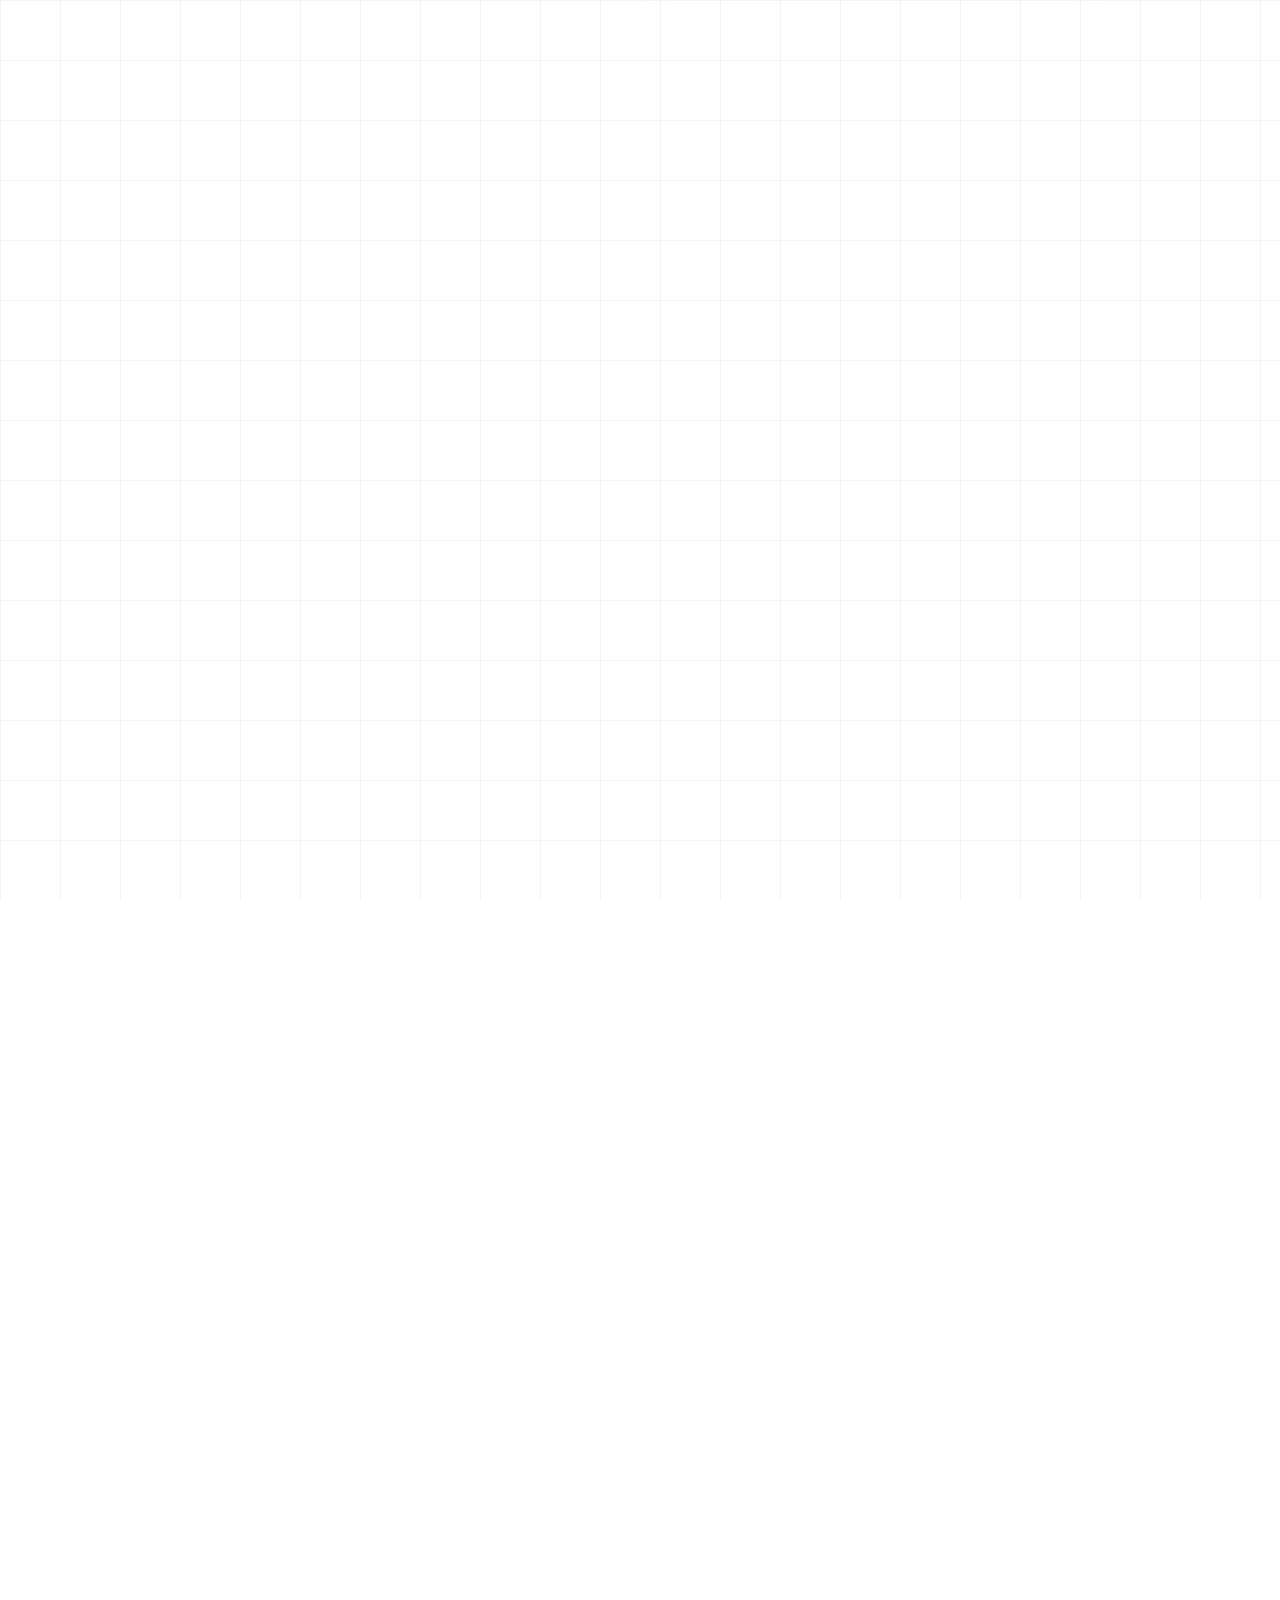
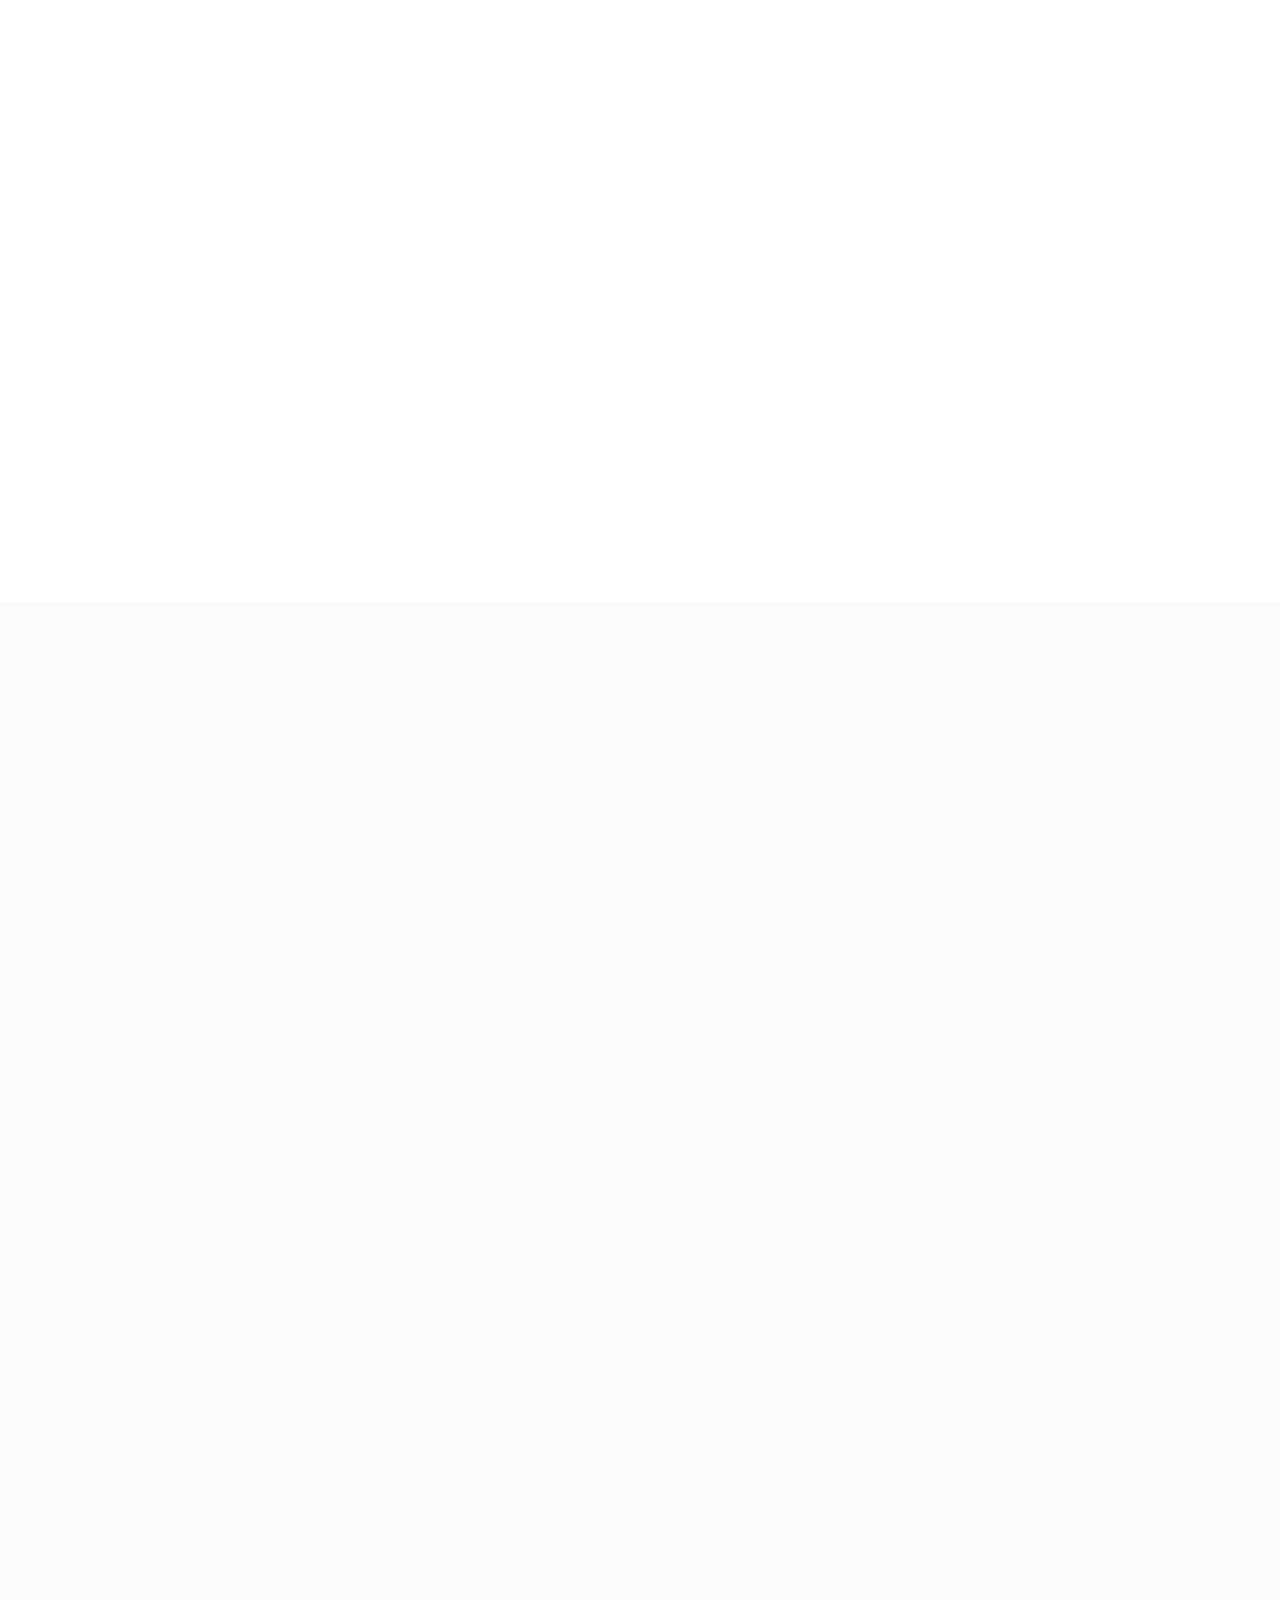
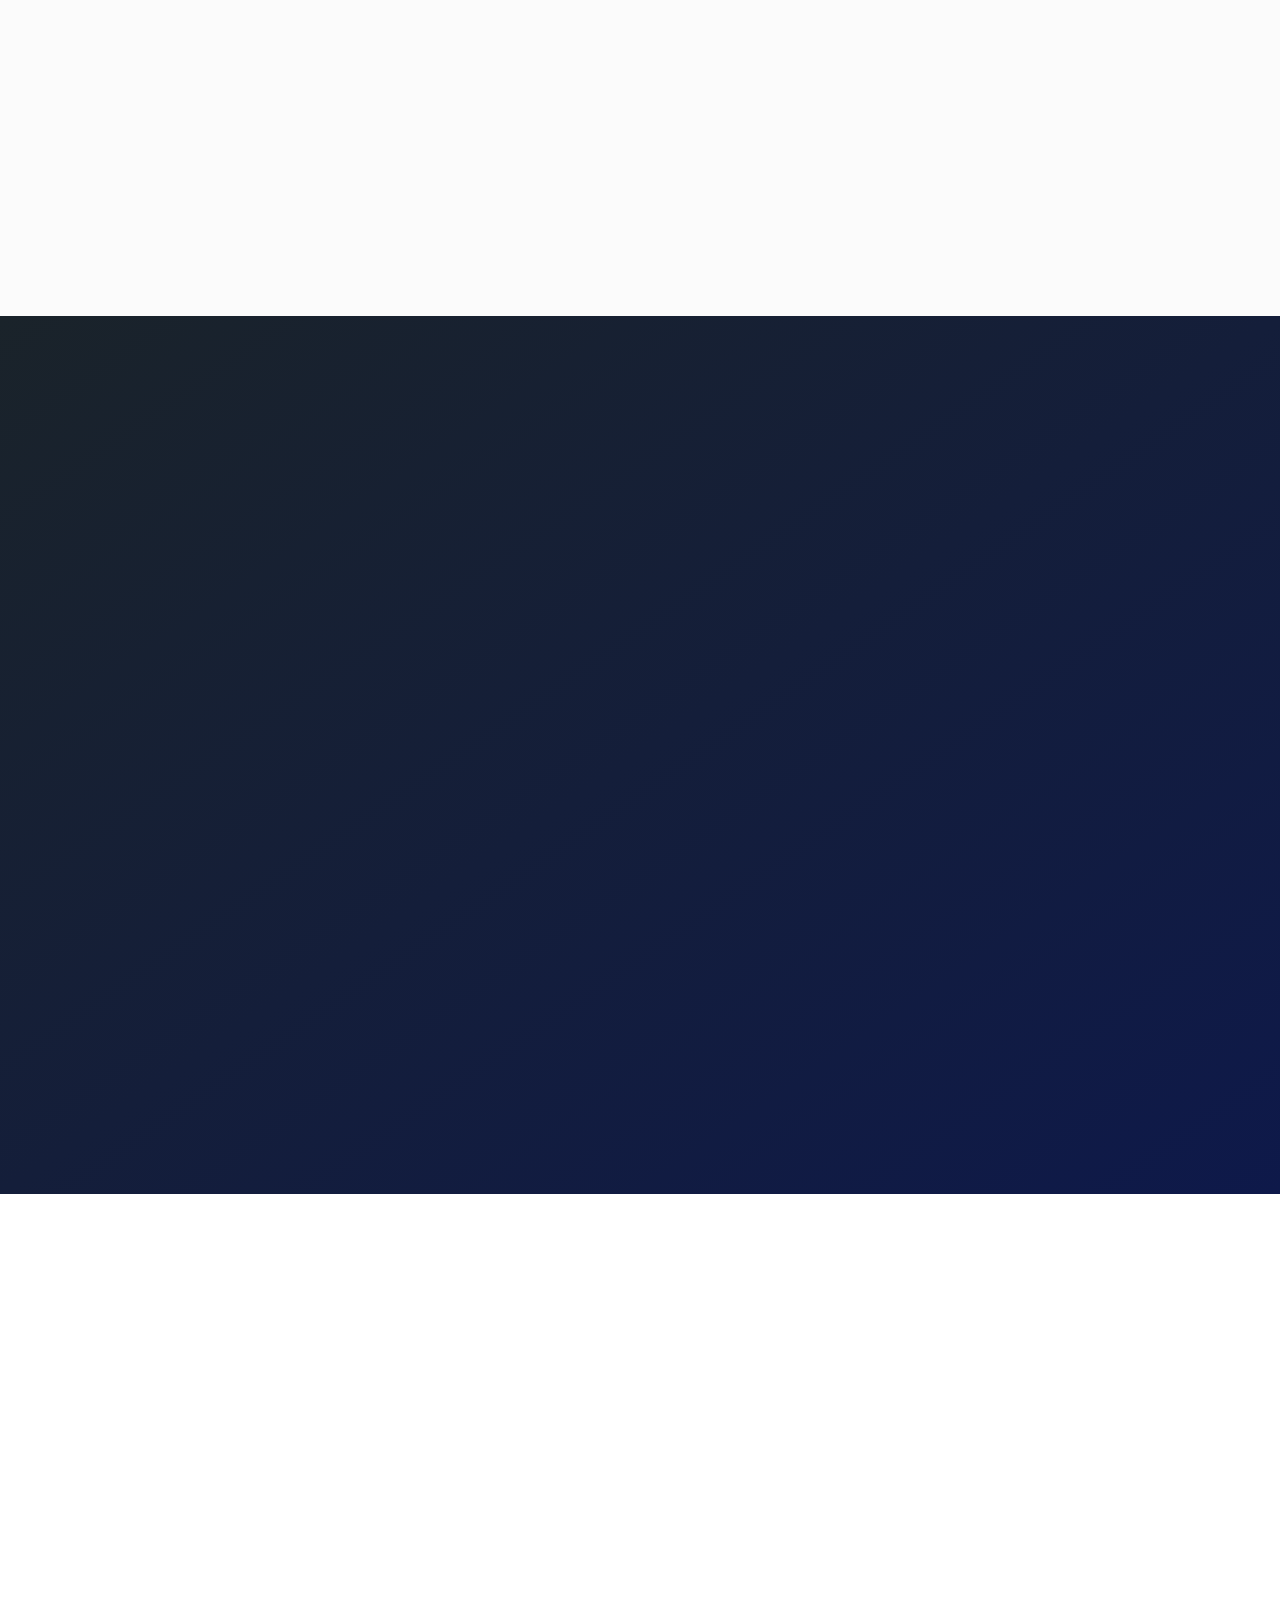
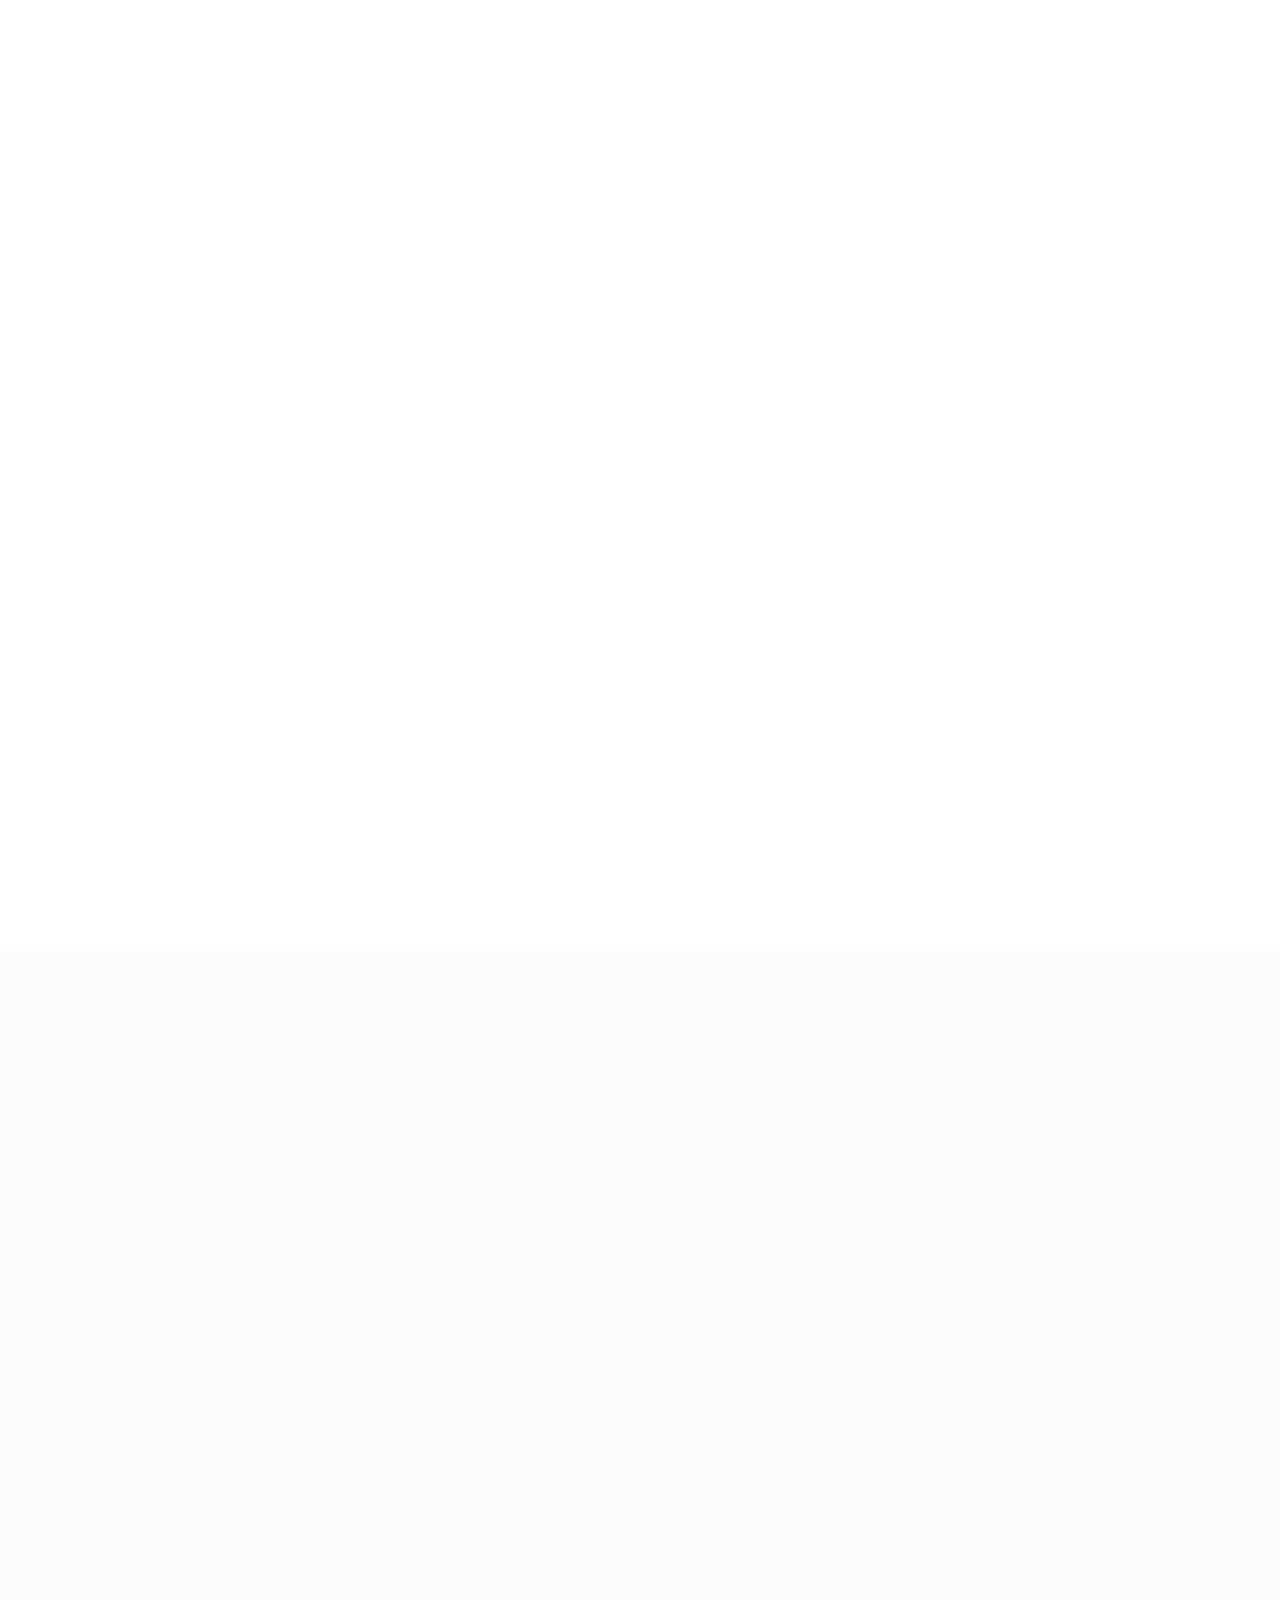
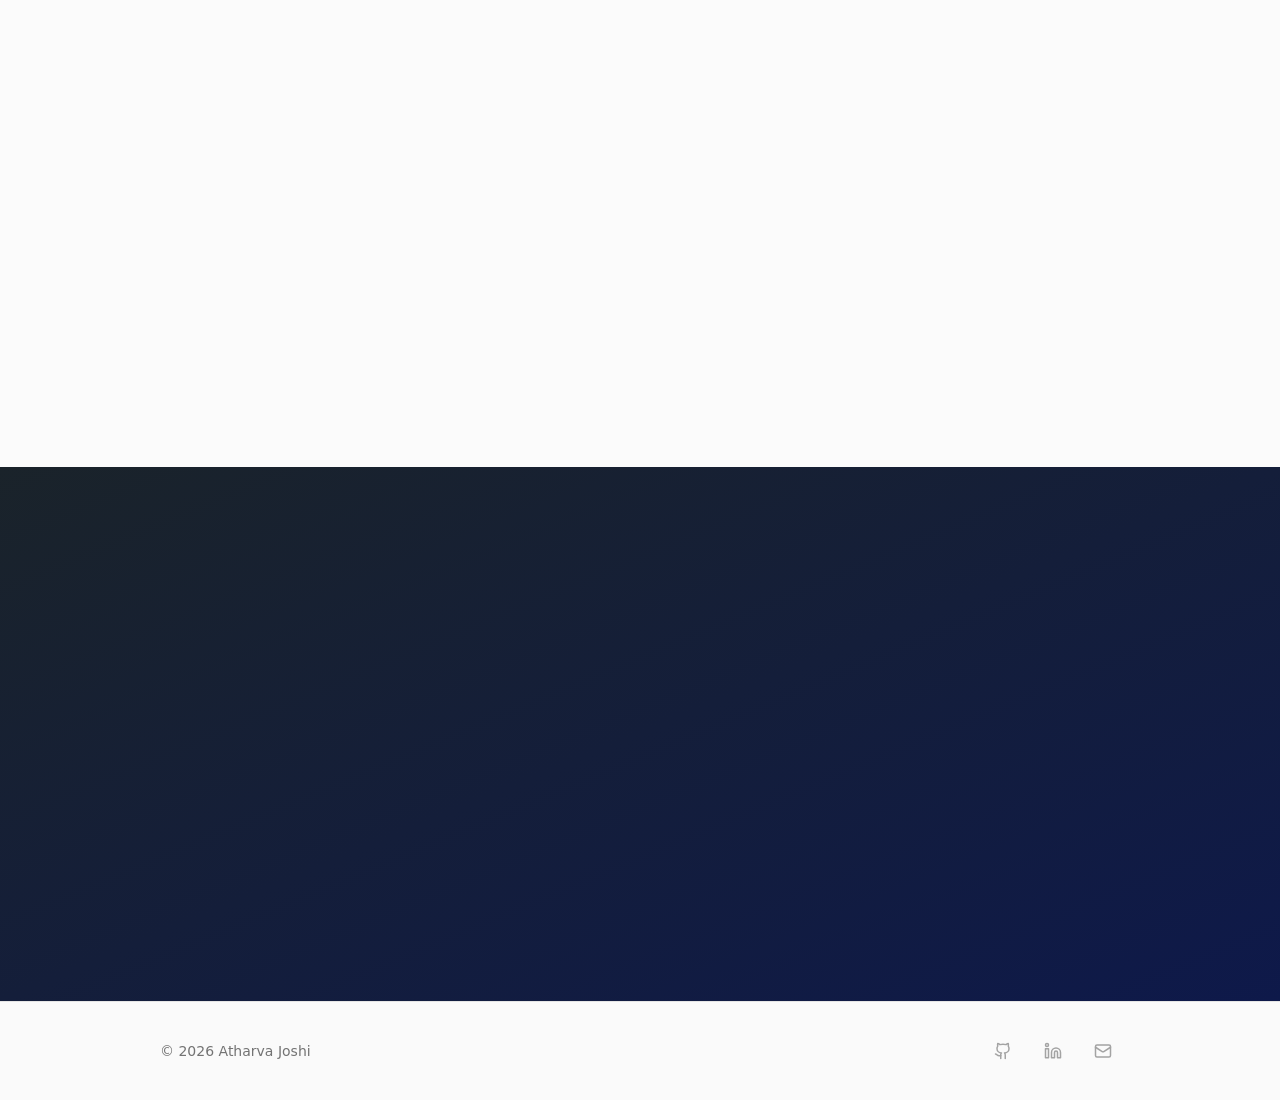
==== index.html @ 0bce1f75 "Deploy portfolio static export" ====
<!DOCTYPE html><html lang="en" class="__variable_f367f3 __variable_dd5b2f"><head><meta charSet="utf-8"/><meta name="viewport" content="width=device-width, initial-scale=1"/><link rel="preload" href="/_next/static/media/36966cca54120369-s.p.woff2" as="font" crossorigin="" type="font/woff2"/><link rel="preload" href="/_next/static/media/e4af272ccee01ff0-s.p.woff2" as="font" crossorigin="" type="font/woff2"/><link rel="preload" as="image" href="/images/icons/ub-logo.svg"/><link rel="preload" as="image" href="https://cdn.jsdelivr.net/gh/devicons/devicon/icons/python/python-original.svg"/><link rel="preload" as="image" href="https://cdn.jsdelivr.net/gh/devicons/devicon/icons/postgresql/postgresql-original.svg"/><link rel="preload" as="image" href="https://cdn.jsdelivr.net/gh/devicons/devicon/icons/cplusplus/cplusplus-original.svg"/><link rel="preload" as="image" href="https://cdn.jsdelivr.net/gh/devicons/devicon/icons/typescript/typescript-original.svg"/><link rel="preload" as="image" href="https://cdn.jsdelivr.net/gh/devicons/devicon/icons/scikitlearn/scikitlearn-original.svg"/><link rel="preload" as="image" href="https://cdn.jsdelivr.net/gh/devicons/devicon/icons/pytorch/pytorch-original.svg"/><link rel="preload" as="image" href="https://cdn.jsdelivr.net/gh/devicons/devicon/icons/pandas/pandas-original.svg"/><link rel="preload" as="image" href="https://cdn.jsdelivr.net/gh/devicons/devicon/icons/numpy/numpy-original.svg"/><link rel="preload" as="image" href="https://cdn.jsdelivr.net/gh/devicons/devicon/icons/docker/docker-original.svg"/><link rel="stylesheet" href="/_next/static/css/0717b64c606f7472.css" data-precedence="next"/><link rel="preload" as="script" fetchPriority="low" href="/_next/static/chunks/webpack-d09db590d106a258.js"/><script src="/_next/static/chunks/fd9d1056-b11b2651f33aae7f.js" async=""></script><script src="/_next/static/chunks/117-e6238b5346d41c6a.js" async=""></script><script src="/_next/static/chunks/main-app-8144a4c165fbbb19.js" async=""></script><script src="/_next/static/chunks/988-f6c90da119483f12.js" async=""></script><script src="/_next/static/chunks/app/page-d9e71cc60c6aff5e.js" async=""></script><script src="/_next/static/chunks/app/layout-b876e28b2e2dcb4b.js" async=""></script><link rel="preload" as="image" href="https://cdn.jsdelivr.net/gh/devicons/devicon/icons/fastapi/fastapi-original.svg"/><link rel="preload" as="image" href="https://cdn.jsdelivr.net/gh/devicons/devicon/icons/github/github-original.svg"/><link rel="preload" as="image" href="https://cdn.jsdelivr.net/gh/devicons/devicon/icons/git/git-original.svg"/><link rel="preload" as="image" href="https://cdn.jsdelivr.net/gh/simple-icons/simple-icons/icons/anthropic.svg"/><link rel="preload" as="image" href="https://cdn.jsdelivr.net/gh/simple-icons/simple-icons/icons/openai.svg"/><link rel="preload" as="image" href="https://cdn.jsdelivr.net/gh/simple-icons/simple-icons/icons/googlegemini.svg"/><link rel="preload" as="image" href="/images/media/me-before-you.jpg"/><link rel="preload" as="image" href="/images/media/the-night-we-met.jpg"/><link rel="preload" as="image" href="/images/media/grave-of-fireflies.jpg"/><link rel="preload" as="image" href="/images/teams/manutd.svg"/><link rel="preload" as="image" href="/images/teams/realmadrid.svg"/><link rel="preload" as="image" href="/images/teams/india-cricket.png"/><link rel="preload" as="image" href="/images/teams/bills.svg"/><link rel="preload" as="image" href="/images/media/chess-logo.png"/><link rel="preload" as="image" href="/images/people/ronaldo.jpg"/><link rel="preload" as="image" href="/images/people/djokovic.jpg"/><link rel="preload" as="image" href="/images/people/kobe.jpg"/><link rel="preload" as="image" href="/images/people/fischer.jpg"/><title>Atharva Joshi - Data Scientist &amp; ML Engineer</title><meta name="description" content="MS Data Science student at SUNY Buffalo. Building ML systems for finance and AI evaluation. Open source contributor to Microsoft, Google, Goldman Sachs."/><link rel="author" href="https://github.com/atharvajoshi01"/><meta name="author" content="Atharva Joshi"/><meta name="keywords" content="Data Science,Machine Learning,Quantitative Finance,Python,Open Source"/><meta name="creator" content="Atharva Joshi"/><meta name="robots" content="index, follow"/><meta property="og:title" content="Atharva Joshi - Data Scientist &amp; ML Engineer"/><meta property="og:description" content="Building ML systems for finance and AI evaluation. Open source contributor."/><meta property="og:site_name" content="Atharva Joshi"/><meta property="og:locale" content="en_US"/><meta property="og:type" content="website"/><meta name="twitter:card" content="summary"/><meta name="twitter:title" content="Atharva Joshi - Data Scientist &amp; ML Engineer"/><meta name="twitter:description" content="Building ML systems for finance and AI evaluation. Open source contributor."/><meta name="next-size-adjust"/><script src="/_next/static/chunks/polyfills-42372ed130431b0a.js" noModule=""></script></head><body class="font-sans"><nav class="fixed top-4 left-1/2 -translate-x-1/2 z-50" style="transform:translateY(-80px)"><div class="hidden md:flex items-center gap-1 px-2 py-1.5 rounded-full bg-white/80 backdrop-blur-md border border-neutral-200/60 shadow-sm" style="box-shadow:0 0 20px rgba(170, 213, 228, 0.24)"><a href="#" class="px-4 py-1.5 rounded-full text-sm font-medium transition-colors text-accent">Overview<div class="h-0.5 bg-accent rounded-full mt-0.5"></div></a><a href="#projects" class="px-4 py-1.5 rounded-full text-sm font-medium transition-colors text-neutral-500 hover:text-neutral-900">Work</a><a href="#skills" class="px-4 py-1.5 rounded-full text-sm font-medium transition-colors text-neutral-500 hover:text-neutral-900">Skills</a><a href="#opensource" class="px-4 py-1.5 rounded-full text-sm font-medium transition-colors text-neutral-500 hover:text-neutral-900">Open Source</a><a href="#experience" class="px-4 py-1.5 rounded-full text-sm font-medium transition-colors text-neutral-500 hover:text-neutral-900">About</a></div><div class="md:hidden"><button class="p-3 rounded-full bg-white/80 backdrop-blur-md border border-neutral-200/60 shadow-sm" style="box-shadow:0 0 20px rgba(170, 213, 228, 0.24)" aria-label="Toggle menu"><svg xmlns="http://www.w3.org/2000/svg" width="20" height="20" viewBox="0 0 24 24" fill="none" stroke="currentColor" stroke-width="2" stroke-linecap="round" stroke-linejoin="round" class="lucide lucide-menu "><line x1="4" x2="20" y1="12" y2="12"></line><line x1="4" x2="20" y1="6" y2="6"></line><line x1="4" x2="20" y1="18" y2="18"></line></svg></button></div></nav><main><div class="pt-16"><div class="fixed inset-0 animated-grid -z-10"></div><section class="min-h-[90vh] flex items-center justify-center"><div class="container-custom"><div class="text-center max-w-2xl mx-auto" style="opacity:0;transform:translateY(30px)"><p class="text-neutral-500 text-lg mb-1">Atharva Joshi</p><p class="text-neutral-500 mb-6">Data Scientist &amp; ML Engineer</p><h1 class="text-3xl sm:text-4xl lg:text-5xl font-display font-bold leading-tight mb-6">Building<!-- --> <span class="text-accent">ML Systems</span> <!-- -->for Finance and<!-- --> <span class="text-accent">AI Evaluation</span></h1><div class="flex flex-wrap items-center justify-center gap-3 mb-8"><span class="badge-green"><span class="w-1.5 h-1.5 bg-emerald-500 rounded-full mr-2 animate-pulse"></span>Open for work</span><span class="w-px h-5 bg-neutral-300"></span><span class="badge-neutral"><img src="/images/icons/ub-logo.svg" alt="UB" class="w-6 h-6 mr-1.5 object-contain rounded"/>MS Data Science @ SUNY Buffalo</span></div><div class="flex items-center justify-center gap-5 mt-2"><a href="https://github.com/atharvajoshi01" target="_blank" rel="noopener noreferrer" class="w-24 h-24 rounded-3xl border border-neutral-200/60 flex flex-col items-center justify-center gap-2 shadow-md hover:shadow-xl transition-all" aria-label="GitHub" tabindex="0" style="background-color:#f0f0f0;transform:rotate(-3deg)"><svg xmlns="http://www.w3.org/2000/svg" width="36" height="36" viewBox="0 0 24 24" fill="none" stroke="currentColor" stroke-width="2" stroke-linecap="round" stroke-linejoin="round" class="lucide lucide-github " style="color:#181717"><path d="M15 22v-4a4.8 4.8 0 0 0-1-3.5c3 0 6-2 6-5.5.08-1.25-.27-2.48-1-3.5.28-1.15.28-2.35 0-3.5 0 0-1 0-3 1.5-2.64-.5-5.36-.5-8 0C6 2 5 2 5 2c-.3 1.15-.3 2.35 0 3.5A5.403 5.403 0 0 0 4 9c0 3.5 3 5.5 6 5.5-.39.49-.68 1.05-.85 1.65-.17.6-.22 1.23-.15 1.85v4"></path><path d="M9 18c-4.51 2-5-2-7-2"></path></svg><span class="text-[10px] font-semibold text-neutral-500">GitHub</span></a><a href="https://www.linkedin.com/in/atharvajoshi01" target="_blank" rel="noopener noreferrer" class="w-24 h-24 rounded-3xl border border-neutral-200/60 flex flex-col items-center justify-center gap-2 shadow-md hover:shadow-xl transition-all" aria-label="LinkedIn" tabindex="0" style="background-color:#E8F0FE;transform:rotate(2deg)"><svg xmlns="http://www.w3.org/2000/svg" width="36" height="36" viewBox="0 0 24 24" fill="none" stroke="currentColor" stroke-width="2" stroke-linecap="round" stroke-linejoin="round" class="lucide lucide-linkedin " style="color:#0A66C2"><path d="M16 8a6 6 0 0 1 6 6v7h-4v-7a2 2 0 0 0-2-2 2 2 0 0 0-2 2v7h-4v-7a6 6 0 0 1 6-6z"></path><rect width="4" height="12" x="2" y="9"></rect><circle cx="4" cy="4" r="2"></circle></svg><span class="text-[10px] font-semibold text-neutral-500">LinkedIn</span></a><a href="/resume.pdf" target="_blank" rel="noopener noreferrer" class="w-24 h-24 rounded-3xl border border-neutral-200/60 flex flex-col items-center justify-center gap-2 shadow-md hover:shadow-xl transition-all" aria-label="Resume" tabindex="0" style="background-color:#FFF3E0;transform:rotate(-2deg)"><svg xmlns="http://www.w3.org/2000/svg" width="36" height="36" viewBox="0 0 24 24" fill="none" stroke="currentColor" stroke-width="2" stroke-linecap="round" stroke-linejoin="round" class="lucide lucide-file-text " style="color:#E65100"><path d="M15 2H6a2 2 0 0 0-2 2v16a2 2 0 0 0 2 2h12a2 2 0 0 0 2-2V7Z"></path><path d="M14 2v4a2 2 0 0 0 2 2h4"></path><path d="M10 9H8"></path><path d="M16 13H8"></path><path d="M16 17H8"></path></svg><span class="text-[10px] font-semibold text-neutral-500">Resume</span></a></div></div></div></section><section id="projects" class="section-padding"><div class="container-custom"><h2 class="text-center text-3xl lg:text-4xl font-display font-bold mb-4" style="opacity:0;transform:translateY(24px)">Some of my <span class="text-accent">best works</span></h2><p class="text-center text-neutral-500 mb-12 max-w-lg mx-auto" style="opacity:0;transform:translateY(24px)">Published on PyPI, deployed on HuggingFace, battle-tested with 180+ tests</p><div class="space-y-8"><div class="rounded-2xl p-6 lg:p-8 bg-gradient-to-br from-[#1A232A] to-[#0E194A] text-white" style="opacity:0;transform:translateY(24px)"><h3 class="text-2xl font-display font-bold mb-3">finreg-ml</h3><p class="text-neutral-300 leading-relaxed mb-5 max-w-2xl">Regulation-aware ML pipeline for finance. Published on PyPI with GovernedModel, SHAP explainability, fairness audits, EU AI Act compliance, drift detection (KS+PSI), and consolidated reports.</p><div class="flex flex-wrap gap-2 mb-5"><span class="px-3 py-1 rounded-full text-xs font-medium bg-white/10 text-white/90 border border-white/10">Python</span><span class="px-3 py-1 rounded-full text-xs font-medium bg-white/10 text-white/90 border border-white/10">scikit-learn</span><span class="px-3 py-1 rounded-full text-xs font-medium bg-white/10 text-white/90 border border-white/10">SHAP</span><span class="px-3 py-1 rounded-full text-xs font-medium bg-white/10 text-white/90 border border-white/10">PyPI</span><span class="px-3 py-1 rounded-full text-xs font-medium bg-white/10 text-white/90 border border-white/10">GitHub Actions</span></div><div class="flex flex-wrap gap-4 mb-6"><a href="https://github.com/atharvajoshi01/finreg-ml" target="_blank" rel="noopener noreferrer" class="inline-flex items-center gap-1.5 text-sm text-white/70 hover:text-white transition-colors"><svg xmlns="http://www.w3.org/2000/svg" width="15" height="15" viewBox="0 0 24 24" fill="none" stroke="currentColor" stroke-width="2" stroke-linecap="round" stroke-linejoin="round" class="lucide lucide-github "><path d="M15 22v-4a4.8 4.8 0 0 0-1-3.5c3 0 6-2 6-5.5.08-1.25-.27-2.48-1-3.5.28-1.15.28-2.35 0-3.5 0 0-1 0-3 1.5-2.64-.5-5.36-.5-8 0C6 2 5 2 5 2c-.3 1.15-.3 2.35 0 3.5A5.403 5.403 0 0 0 4 9c0 3.5 3 5.5 6 5.5-.39.49-.68 1.05-.85 1.65-.17.6-.22 1.23-.15 1.85v4"></path><path d="M9 18c-4.51 2-5-2-7-2"></path></svg> GitHub</a><a href="https://pypi.org/project/finreg-ml/" target="_blank" rel="noopener noreferrer" class="inline-flex items-center gap-1.5 text-sm text-white/70 hover:text-white transition-colors"><svg xmlns="http://www.w3.org/2000/svg" width="15" height="15" viewBox="0 0 24 24" fill="none" stroke="currentColor" stroke-width="2" stroke-linecap="round" stroke-linejoin="round" class="lucide lucide-external-link "><path d="M15 3h6v6"></path><path d="M10 14 21 3"></path><path d="M18 13v6a2 2 0 0 1-2 2H5a2 2 0 0 1-2-2V8a2 2 0 0 1 2-2h6"></path></svg> PyPI</a><a href="https://huggingface.co/spaces/aadu21/finreg-ml-demo" target="_blank" rel="noopener noreferrer" class="inline-flex items-center gap-1.5 text-sm text-white/70 hover:text-white transition-colors"><svg xmlns="http://www.w3.org/2000/svg" width="15" height="15" viewBox="0 0 24 24" fill="none" stroke="currentColor" stroke-width="2" stroke-linecap="round" stroke-linejoin="round" class="lucide lucide-external-link "><path d="M15 3h6v6"></path><path d="M10 14 21 3"></path><path d="M18 13v6a2 2 0 0 1-2 2H5a2 2 0 0 1-2-2V8a2 2 0 0 1 2-2h6"></path></svg> Live Demo</a></div></div><div class="rounded-2xl p-6 lg:p-8 bg-gradient-to-br from-[#2A324E] to-[#3A2A4E] text-white" style="opacity:0;transform:translateY(24px)"><h3 class="text-2xl font-display font-bold mb-3">agenteval</h3><p class="text-neutral-300 leading-relaxed mb-5 max-w-2xl">AI agent evaluation framework with AgentRunner, LLM-as-judge scoring (OpenAI + Anthropic), CLI, safety checks for PII &amp; prompt injection, and multi-format export (JSON/CSV/Markdown).</p><div class="flex flex-wrap gap-2 mb-5"><span class="px-3 py-1 rounded-full text-xs font-medium bg-white/10 text-white/90 border border-white/10">Python</span><span class="px-3 py-1 rounded-full text-xs font-medium bg-white/10 text-white/90 border border-white/10">OpenAI</span><span class="px-3 py-1 rounded-full text-xs font-medium bg-white/10 text-white/90 border border-white/10">Anthropic</span><span class="px-3 py-1 rounded-full text-xs font-medium bg-white/10 text-white/90 border border-white/10">pydantic</span><span class="px-3 py-1 rounded-full text-xs font-medium bg-white/10 text-white/90 border border-white/10">CLI</span></div><div class="flex flex-wrap gap-4 mb-6"><a href="https://github.com/atharvajoshi01/agenteval" target="_blank" rel="noopener noreferrer" class="inline-flex items-center gap-1.5 text-sm text-white/70 hover:text-white transition-colors"><svg xmlns="http://www.w3.org/2000/svg" width="15" height="15" viewBox="0 0 24 24" fill="none" stroke="currentColor" stroke-width="2" stroke-linecap="round" stroke-linejoin="round" class="lucide lucide-github "><path d="M15 22v-4a4.8 4.8 0 0 0-1-3.5c3 0 6-2 6-5.5.08-1.25-.27-2.48-1-3.5.28-1.15.28-2.35 0-3.5 0 0-1 0-3 1.5-2.64-.5-5.36-.5-8 0C6 2 5 2 5 2c-.3 1.15-.3 2.35 0 3.5A5.403 5.403 0 0 0 4 9c0 3.5 3 5.5 6 5.5-.39.49-.68 1.05-.85 1.65-.17.6-.22 1.23-.15 1.85v4"></path><path d="M9 18c-4.51 2-5-2-7-2"></path></svg> GitHub</a></div></div><div class="rounded-2xl p-6 lg:p-8 bg-gradient-to-br from-[#0E194A] to-[#1A232A] text-white" style="opacity:0;transform:translateY(24px)"><h3 class="text-2xl font-display font-bold mb-3">crypto-stat-arb</h3><p class="text-neutral-300 leading-relaxed mb-5 max-w-2xl">Statistical arbitrage engine for crypto markets. Engle-Granger cointegration, Johansen basket trading, Kalman filter hedge ratios, walk-forward backtesting, regime detection, and paper trading.</p><div class="flex flex-wrap gap-2 mb-5"><span class="px-3 py-1 rounded-full text-xs font-medium bg-white/10 text-white/90 border border-white/10">Python</span><span class="px-3 py-1 rounded-full text-xs font-medium bg-white/10 text-white/90 border border-white/10">statsmodels</span><span class="px-3 py-1 rounded-full text-xs font-medium bg-white/10 text-white/90 border border-white/10">scipy</span><span class="px-3 py-1 rounded-full text-xs font-medium bg-white/10 text-white/90 border border-white/10">pandas</span><span class="px-3 py-1 rounded-full text-xs font-medium bg-white/10 text-white/90 border border-white/10">Kraken API</span></div><div class="flex flex-wrap gap-4 mb-6"><a href="https://github.com/atharvajoshi01/crypto-stat-arb" target="_blank" rel="noopener noreferrer" class="inline-flex items-center gap-1.5 text-sm text-white/70 hover:text-white transition-colors"><svg xmlns="http://www.w3.org/2000/svg" width="15" height="15" viewBox="0 0 24 24" fill="none" stroke="currentColor" stroke-width="2" stroke-linecap="round" stroke-linejoin="round" class="lucide lucide-github "><path d="M15 22v-4a4.8 4.8 0 0 0-1-3.5c3 0 6-2 6-5.5.08-1.25-.27-2.48-1-3.5.28-1.15.28-2.35 0-3.5 0 0-1 0-3 1.5-2.64-.5-5.36-.5-8 0C6 2 5 2 5 2c-.3 1.15-.3 2.35 0 3.5A5.403 5.403 0 0 0 4 9c0 3.5 3 5.5 6 5.5-.39.49-.68 1.05-.85 1.65-.17.6-.22 1.23-.15 1.85v4"></path><path d="M9 18c-4.51 2-5-2-7-2"></path></svg> GitHub</a></div></div></div></div></section><section id="opensource" class="section-padding bg-neutral-50/80"><div class="container-custom"><h2 class="text-center text-3xl lg:text-4xl font-display font-bold mb-4" style="opacity:0;transform:translateY(24px)">Open Source <span class="text-accent">Contributions</span></h2><p class="text-center text-neutral-500 mb-12 max-w-lg mx-auto" style="opacity:0;transform:translateY(24px)">Contributing to repos with 100k+ combined stars</p><div class="mb-10" style="opacity:0;transform:translateY(24px)"><h3 class="flex items-center gap-2 text-lg font-display font-semibold mb-4"><svg xmlns="http://www.w3.org/2000/svg" width="18" height="18" viewBox="0 0 24 24" fill="none" stroke="currentColor" stroke-width="2" stroke-linecap="round" stroke-linejoin="round" class="lucide lucide-git-merge text-purple-600"><circle cx="18" cy="18" r="3"></circle><circle cx="6" cy="6" r="3"></circle><path d="M6 21V9a9 9 0 0 0 9 9"></path></svg>Merged</h3><div class="space-y-3"><a href="https://github.com/TauricResearch/TradingAgents/pull/549" target="_blank" rel="noopener noreferrer" class="flex items-center justify-between px-4 py-3.5 rounded-xl border border-neutral-200 bg-white hover:border-purple-300 hover:shadow-md transition-all group"><div class="flex items-center gap-3 min-w-0"><span class="w-8 h-8 rounded-lg bg-purple-50 flex items-center justify-center text-purple-600 text-xs font-bold shrink-0">#<!-- -->549</span><div class="min-w-0"><p class="text-sm font-medium text-neutral-900 truncate">Unicode encoding fix</p><p class="text-xs text-neutral-400">TauricResearch/TradingAgents</p></div></div><span class="text-xs text-neutral-400 shrink-0 ml-3">50.8k<!-- --> stars</span></a><a href="https://github.com/Microsoft/agent-governance-toolkit/pull/776" target="_blank" rel="noopener noreferrer" class="flex items-center justify-between px-4 py-3.5 rounded-xl border border-neutral-200 bg-white hover:border-purple-300 hover:shadow-md transition-all group"><div class="flex items-center gap-3 min-w-0"><span class="w-8 h-8 rounded-lg bg-purple-50 flex items-center justify-center text-purple-600 text-xs font-bold shrink-0">#<!-- -->776</span><div class="min-w-0"><p class="text-sm font-medium text-neutral-900 truncate">EU AI Act risk classifier</p><p class="text-xs text-neutral-400">Microsoft/agent-governance-toolkit</p></div></div><span class="text-xs text-neutral-400 shrink-0 ml-3">1.2k<!-- --> stars</span></a><a href="https://github.com/Microsoft/agent-governance-toolkit/pull/786" target="_blank" rel="noopener noreferrer" class="flex items-center justify-between px-4 py-3.5 rounded-xl border border-neutral-200 bg-white hover:border-purple-300 hover:shadow-md transition-all group"><div class="flex items-center gap-3 min-w-0"><span class="w-8 h-8 rounded-lg bg-purple-50 flex items-center justify-center text-purple-600 text-xs font-bold shrink-0">#<!-- -->786</span><div class="min-w-0"><p class="text-sm font-medium text-neutral-900 truncate">Docs follow-up</p><p class="text-xs text-neutral-400">Microsoft/agent-governance-toolkit</p></div></div><span class="text-xs text-neutral-400 shrink-0 ml-3">1.2k<!-- --> stars</span></a><a href="https://github.com/AI4Finance-Foundation/FinRL/pull/1410" target="_blank" rel="noopener noreferrer" class="flex items-center justify-between px-4 py-3.5 rounded-xl border border-neutral-200 bg-white hover:border-purple-300 hover:shadow-md transition-all group"><div class="flex items-center gap-3 min-w-0"><span class="w-8 h-8 rounded-lg bg-purple-50 flex items-center justify-center text-purple-600 text-xs font-bold shrink-0">#<!-- -->1410</span><div class="min-w-0"><p class="text-sm font-medium text-neutral-900 truncate">Threading bug fix</p><p class="text-xs text-neutral-400">AI4Finance-Foundation/FinRL</p></div></div><span class="text-xs text-neutral-400 shrink-0 ml-3">14.6k<!-- --> stars</span></a></div></div><div style="opacity:0;transform:translateY(24px)"><h3 class="flex items-center gap-2 text-lg font-display font-semibold mb-4"><svg xmlns="http://www.w3.org/2000/svg" width="18" height="18" viewBox="0 0 24 24" fill="none" stroke="currentColor" stroke-width="2" stroke-linecap="round" stroke-linejoin="round" class="lucide lucide-git-pull-request text-emerald-600"><circle cx="18" cy="18" r="3"></circle><circle cx="6" cy="6" r="3"></circle><path d="M13 6h3a2 2 0 0 1 2 2v7"></path><line x1="6" x2="6" y1="9" y2="21"></line></svg>Open</h3><div class="space-y-3"><a href="https://github.com/goldmansachs/gs-quant/pull/345" target="_blank" rel="noopener noreferrer" class="flex items-center justify-between px-4 py-3.5 rounded-xl border border-neutral-200 bg-white hover:border-emerald-300 hover:shadow-md transition-all group"><div class="flex items-center gap-3 min-w-0"><span class="w-8 h-8 rounded-lg bg-emerald-50 flex items-center justify-center text-emerald-600 text-xs font-bold shrink-0">#<!-- -->345</span><div class="min-w-0"><p class="text-sm font-medium text-neutral-900 truncate">Pandas 2.x compatibility</p><p class="text-xs text-neutral-400">goldmansachs/gs-quant</p></div></div><span class="text-xs text-neutral-400 shrink-0 ml-3">10k<!-- --> stars</span></a><a href="https://github.com/google/tf-quant-finance/pull/113" target="_blank" rel="noopener noreferrer" class="flex items-center justify-between px-4 py-3.5 rounded-xl border border-neutral-200 bg-white hover:border-emerald-300 hover:shadow-md transition-all group"><div class="flex items-center gap-3 min-w-0"><span class="w-8 h-8 rounded-lg bg-emerald-50 flex items-center justify-center text-emerald-600 text-xs font-bold shrink-0">#<!-- -->113</span><div class="min-w-0"><p class="text-sm font-medium text-neutral-900 truncate">MD5 to SHA-256 security fix</p><p class="text-xs text-neutral-400">google/tf-quant-finance</p></div></div><span class="text-xs text-neutral-400 shrink-0 ml-3">5.3k<!-- --> stars</span></a><a href="https://github.com/sktime/sktime/pull/9809" target="_blank" rel="noopener noreferrer" class="flex items-center justify-between px-4 py-3.5 rounded-xl border border-neutral-200 bg-white hover:border-emerald-300 hover:shadow-md transition-all group"><div class="flex items-center gap-3 min-w-0"><span class="w-8 h-8 rounded-lg bg-emerald-50 flex items-center justify-center text-emerald-600 text-xs font-bold shrink-0">#<!-- -->9809</span><div class="min-w-0"><p class="text-sm font-medium text-neutral-900 truncate">NaiveForecaster bug fix</p><p class="text-xs text-neutral-400">sktime/sktime</p></div></div><span class="text-xs text-neutral-400 shrink-0 ml-3">9.7k<!-- --> stars</span></a><a href="https://github.com/stefan-jansen/zipline-reloaded/pull/328" target="_blank" rel="noopener noreferrer" class="flex items-center justify-between px-4 py-3.5 rounded-xl border border-neutral-200 bg-white hover:border-emerald-300 hover:shadow-md transition-all group"><div class="flex items-center gap-3 min-w-0"><span class="w-8 h-8 rounded-lg bg-emerald-50 flex items-center justify-center text-emerald-600 text-xs font-bold shrink-0">#<!-- -->328</span><div class="min-w-0"><p class="text-sm font-medium text-neutral-900 truncate">DataPortal correctness bugs</p><p class="text-xs text-neutral-400">stefan-jansen/zipline-reloaded</p></div></div><span class="text-xs text-neutral-400 shrink-0 ml-3">1.7k<!-- --> stars</span></a><a href="https://github.com/bukosabino/ta/pull/364" target="_blank" rel="noopener noreferrer" class="flex items-center justify-between px-4 py-3.5 rounded-xl border border-neutral-200 bg-white hover:border-emerald-300 hover:shadow-md transition-all group"><div class="flex items-center gap-3 min-w-0"><span class="w-8 h-8 rounded-lg bg-emerald-50 flex items-center justify-center text-emerald-600 text-xs font-bold shrink-0">#<!-- -->364</span><div class="min-w-0"><p class="text-sm font-medium text-neutral-900 truncate">Rank + Percentile indicators</p><p class="text-xs text-neutral-400">bukosabino/ta</p></div></div><span class="text-xs text-neutral-400 shrink-0 ml-3">5k<!-- --> stars</span></a><a href="https://github.com/ranaroussi/quantstats/pull/512" target="_blank" rel="noopener noreferrer" class="flex items-center justify-between px-4 py-3.5 rounded-xl border border-neutral-200 bg-white hover:border-emerald-300 hover:shadow-md transition-all group"><div class="flex items-center gap-3 min-w-0"><span class="w-8 h-8 rounded-lg bg-emerald-50 flex items-center justify-center text-emerald-600 text-xs font-bold shrink-0">#<!-- -->512</span><div class="min-w-0"><p class="text-sm font-medium text-neutral-900 truncate">Compounded flag for calmar/rar</p><p class="text-xs text-neutral-400">ranaroussi/quantstats</p></div></div><span class="text-xs text-neutral-400 shrink-0 ml-3">7k<!-- --> stars</span></a><a href="https://github.com/joshyattridge/smart-money-concepts/pull/103" target="_blank" rel="noopener noreferrer" class="flex items-center justify-between px-4 py-3.5 rounded-xl border border-neutral-200 bg-white hover:border-emerald-300 hover:shadow-md transition-all group"><div class="flex items-center gap-3 min-w-0"><span class="w-8 h-8 rounded-lg bg-emerald-50 flex items-center justify-center text-emerald-600 text-xs font-bold shrink-0">#<!-- -->103</span><div class="min-w-0"><p class="text-sm font-medium text-neutral-900 truncate">Look-ahead bias fix</p><p class="text-xs text-neutral-400">joshyattridge/smart-money-concepts</p></div></div><span class="text-xs text-neutral-400 shrink-0 ml-3">1.4k<!-- --> stars</span></a></div></div></div></section><section id="skills" class="section-padding bg-gradient-to-br from-navy-light to-navy text-white"><div class="container-custom"><h2 class="text-center text-3xl lg:text-4xl font-display font-bold mb-4" style="opacity:0;transform:translateY(24px)">What I am <span class="text-accent-light">skilled at</span></h2><p class="text-center text-neutral-400 mb-12 max-w-md mx-auto" style="opacity:0;transform:translateY(24px)">Python-first stack for ML, quantitative finance, and production systems</p><div class="grid sm:grid-cols-2 gap-5"><div class="skill-card" style="opacity:0;transform:translateY(24px)"><h3 class="text-sm font-semibold text-neutral-400 uppercase tracking-wider mb-4">Languages</h3><div class="flex flex-wrap gap-2"><span class="inline-flex items-center gap-2 px-3 py-2 rounded-full text-xs font-medium bg-white/10 text-white/90 border border-white/10"><img src="https://cdn.jsdelivr.net/gh/devicons/devicon/icons/python/python-original.svg" alt="Python" class="w-4 h-4 object-contain shrink-0"/>Python</span><span class="inline-flex items-center gap-2 px-3 py-2 rounded-full text-xs font-medium bg-white/10 text-white/90 border border-white/10"><img src="https://cdn.jsdelivr.net/gh/devicons/devicon/icons/postgresql/postgresql-original.svg" alt="SQL" class="w-4 h-4 object-contain shrink-0"/>SQL</span><span class="inline-flex items-center gap-2 px-3 py-2 rounded-full text-xs font-medium bg-white/10 text-white/90 border border-white/10"><img src="https://cdn.jsdelivr.net/gh/devicons/devicon/icons/cplusplus/cplusplus-original.svg" alt="C++" class="w-4 h-4 object-contain shrink-0"/>C++</span><span class="inline-flex items-center gap-2 px-3 py-2 rounded-full text-xs font-medium bg-white/10 text-white/90 border border-white/10"><img src="https://cdn.jsdelivr.net/gh/devicons/devicon/icons/typescript/typescript-original.svg" alt="TypeScript" class="w-4 h-4 object-contain shrink-0"/>TypeScript</span></div></div><div class="skill-card" style="opacity:0;transform:translateY(24px)"><h3 class="text-sm font-semibold text-neutral-400 uppercase tracking-wider mb-4">ML &amp; Deep Learning</h3><div class="flex flex-wrap gap-2"><span class="inline-flex items-center gap-2 px-3 py-2 rounded-full text-xs font-medium bg-white/10 text-white/90 border border-white/10"><img src="https://cdn.jsdelivr.net/gh/devicons/devicon/icons/scikitlearn/scikitlearn-original.svg" alt="scikit-learn" class="w-4 h-4 object-contain shrink-0"/>scikit-learn</span><span class="inline-flex items-center gap-2 px-3 py-2 rounded-full text-xs font-medium bg-white/10 text-white/90 border border-white/10"><img src="https://cdn.jsdelivr.net/gh/devicons/devicon/icons/pytorch/pytorch-original.svg" alt="PyTorch" class="w-4 h-4 object-contain shrink-0"/>PyTorch</span><span class="inline-flex items-center gap-2 px-3 py-2 rounded-full text-xs font-medium bg-white/10 text-white/90 border border-white/10"><span class="w-3 h-3 rounded-full shrink-0" style="background-color:#7B68EE"></span>SHAP</span><span class="inline-flex items-center gap-2 px-3 py-2 rounded-full text-xs font-medium bg-white/10 text-white/90 border border-white/10"><span class="w-3 h-3 rounded-full shrink-0" style="background-color:#4B8BBE"></span>statsmodels</span><span class="inline-flex items-center gap-2 px-3 py-2 rounded-full text-xs font-medium bg-white/10 text-white/90 border border-white/10"><span class="w-3 h-3 rounded-full shrink-0" style="background-color:#8CAAE6"></span>scipy</span></div></div><div class="skill-card" style="opacity:0;transform:translateY(24px)"><h3 class="text-sm font-semibold text-neutral-400 uppercase tracking-wider mb-4">Data &amp; Quant Finance</h3><div class="flex flex-wrap gap-2"><span class="inline-flex items-center gap-2 px-3 py-2 rounded-full text-xs font-medium bg-white/10 text-white/90 border border-white/10"><img src="https://cdn.jsdelivr.net/gh/devicons/devicon/icons/pandas/pandas-original.svg" alt="pandas" class="w-4 h-4 object-contain shrink-0"/>pandas</span><span class="inline-flex items-center gap-2 px-3 py-2 rounded-full text-xs font-medium bg-white/10 text-white/90 border border-white/10"><img src="https://cdn.jsdelivr.net/gh/devicons/devicon/icons/numpy/numpy-original.svg" alt="numpy" class="w-4 h-4 object-contain shrink-0"/>numpy</span><span class="inline-flex items-center gap-2 px-3 py-2 rounded-full text-xs font-medium bg-white/10 text-white/90 border border-white/10"><span class="w-3 h-3 rounded-full shrink-0" style="background-color:#2E86C1"></span>Engle-Granger</span><span class="inline-flex items-center gap-2 px-3 py-2 rounded-full text-xs font-medium bg-white/10 text-white/90 border border-white/10"><span class="w-3 h-3 rounded-full shrink-0" style="background-color:#1ABC9C"></span>Kalman Filter</span><span class="inline-flex items-center gap-2 px-3 py-2 rounded-full text-xs font-medium bg-white/10 text-white/90 border border-white/10"><span class="w-3 h-3 rounded-full shrink-0" style="background-color:#8E44AD"></span>GARCH</span></div></div><div class="skill-card" style="opacity:0;transform:translateY(24px)"><h3 class="text-sm font-semibold text-neutral-400 uppercase tracking-wider mb-4">Tools &amp; DevOps</h3><div class="flex flex-wrap gap-2"><span class="inline-flex items-center gap-2 px-3 py-2 rounded-full text-xs font-medium bg-white/10 text-white/90 border border-white/10"><img src="https://cdn.jsdelivr.net/gh/devicons/devicon/icons/docker/docker-original.svg" alt="Docker" class="w-4 h-4 object-contain shrink-0"/>Docker</span><span class="inline-flex items-center gap-2 px-3 py-2 rounded-full text-xs font-medium bg-white/10 text-white/90 border border-white/10"><img src="https://cdn.jsdelivr.net/gh/devicons/devicon/icons/fastapi/fastapi-original.svg" alt="FastAPI" class="w-4 h-4 object-contain shrink-0"/>FastAPI</span><span class="inline-flex items-center gap-2 px-3 py-2 rounded-full text-xs font-medium bg-white/10 text-white/90 border border-white/10"><img src="https://cdn.jsdelivr.net/gh/devicons/devicon/icons/github/github-original.svg" alt="GitHub Actions" class="w-4 h-4 object-contain shrink-0"/>GitHub Actions</span><span class="inline-flex items-center gap-2 px-3 py-2 rounded-full text-xs font-medium bg-white/10 text-white/90 border border-white/10"><span class="w-3 h-3 rounded-full shrink-0" style="background-color:#E92063"></span>pydantic</span><span class="inline-flex items-center gap-2 px-3 py-2 rounded-full text-xs font-medium bg-white/10 text-white/90 border border-white/10"><img src="https://cdn.jsdelivr.net/gh/devicons/devicon/icons/git/git-original.svg" alt="Git" class="w-4 h-4 object-contain shrink-0"/>Git</span></div></div><div class="skill-card" style="opacity:0;transform:translateY(24px)"><h3 class="text-sm font-semibold text-neutral-400 uppercase tracking-wider mb-4">AI</h3><div class="flex flex-wrap gap-2"><span class="inline-flex items-center gap-2 px-3 py-2 rounded-full text-xs font-medium bg-white/10 text-white/90 border border-white/10"><img src="https://cdn.jsdelivr.net/gh/simple-icons/simple-icons/icons/anthropic.svg" alt="Claude" class="w-4 h-4 object-contain shrink-0" style="filter:invert(1)"/>Claude</span><span class="inline-flex items-center gap-2 px-3 py-2 rounded-full text-xs font-medium bg-white/10 text-white/90 border border-white/10"><img src="https://cdn.jsdelivr.net/gh/simple-icons/simple-icons/icons/openai.svg" alt="ChatGPT" class="w-4 h-4 object-contain shrink-0" style="filter:invert(1)"/>ChatGPT</span><span class="inline-flex items-center gap-2 px-3 py-2 rounded-full text-xs font-medium bg-white/10 text-white/90 border border-white/10"><img src="https://cdn.jsdelivr.net/gh/simple-icons/simple-icons/icons/googlegemini.svg" alt="Gemini" class="w-4 h-4 object-contain shrink-0" style="filter:invert(1)"/>Gemini</span><span class="inline-flex items-center gap-2 px-3 py-2 rounded-full text-xs font-medium bg-white/10 text-white/90 border border-white/10"><span class="w-3 h-3 rounded-full shrink-0" style="background-color:#10B981"></span>LLMs</span><span class="inline-flex items-center gap-2 px-3 py-2 rounded-full text-xs font-medium bg-white/10 text-white/90 border border-white/10"><span class="w-3 h-3 rounded-full shrink-0" style="background-color:#F59E0B"></span>Prompt Engineering</span></div></div></div></div></section><section id="experience" class="section-padding"><div class="container-custom"><h2 class="text-center text-3xl lg:text-4xl font-display font-bold mb-6" style="opacity:0;transform:translateY(24px)">A little about me</h2><p class="text-neutral-600 leading-relaxed mb-4 max-w-3xl mx-auto" style="opacity:0;transform:translateY(24px)">I&#x27;m a data scientist and ML engineer who builds production-grade machine learning systems. Currently pursuing my MS in Data Science at SUNY Buffalo, focusing on quantitative finance and AI evaluation. My work bridges statistical modeling with software engineering — from cointegration-based stat arb engines to EU AI Act compliance pipelines.</p><p class="text-neutral-600 leading-relaxed mb-16 max-w-3xl mx-auto" style="opacity:0;transform:translateY(24px)">I&#x27;m passionate about open source and have contributed to repos at Microsoft, Google, Goldman Sachs, and more. I publish my own tools on PyPI and believe in building systems that are rigorous, well-tested, and production-ready. Based in New York, targeting Data Scientist, ML Engineer, Quant Developer, and AI Engineer roles.</p><div class="space-y-20 max-w-4xl mx-auto"><div class="grid md:grid-cols-2 gap-10 items-start " style="opacity:0;transform:translateY(24px)"><div class="flex justify-center "><div class="w-full max-w-xs rounded-2xl bg-gradient-to-br from-accent/5 to-accent/10 border border-accent/10 p-8 flex flex-col items-center justify-center text-center"><img src="/images/icons/ub-logo.svg" alt="University at Buffalo" class="w-20 h-20 object-contain mb-4"/><p class="text-sm font-semibold text-neutral-900">MS Data Science</p><p class="text-xs text-neutral-500 mt-1">2024 - 2026</p></div></div><div class=""><h3 class="text-2xl font-display font-bold text-neutral-900">MS Data Science</h3><p class="text-accent font-semibold mt-1">State University of New York at Buffalo</p><p class="text-sm text-neutral-400 mt-1 mb-4">2024 - 2026<!-- --> · <!-- -->GPA 3.73</p><p class="text-neutral-600 text-sm leading-relaxed mb-4">Pursuing a research-focused Master&#x27;s in Data Science, spanning machine learning, statistical modeling, quantitative finance, and production ML systems. Building open source tools and contributing to major frameworks.</p><ul class="space-y-2"><li class="flex items-start gap-2 text-sm text-neutral-600"><span class="w-1.5 h-1.5 rounded-full bg-accent mt-1.5 shrink-0"></span>Published finreg-ml on PyPI — regulation-aware ML pipeline</li><li class="flex items-start gap-2 text-sm text-neutral-600"><span class="w-1.5 h-1.5 rounded-full bg-accent mt-1.5 shrink-0"></span>Built crypto-stat-arb — cointegration-based statistical arbitrage engine</li><li class="flex items-start gap-2 text-sm text-neutral-600"><span class="w-1.5 h-1.5 rounded-full bg-accent mt-1.5 shrink-0"></span>Built agenteval — AI agent evaluation framework</li></ul></div></div><div class="grid md:grid-cols-2 gap-10 items-start md:direction-rtl" style="opacity:0;transform:translateY(24px)"><div class="flex justify-center md:order-2"><div class="w-full max-w-xs rounded-2xl bg-gradient-to-br from-accent/5 to-accent/10 border border-accent/10 p-8 flex flex-col items-center justify-center text-center"><svg xmlns="http://www.w3.org/2000/svg" width="56" height="56" viewBox="0 0 24 24" fill="none" stroke="currentColor" stroke-width="2" stroke-linecap="round" stroke-linejoin="round" class="lucide lucide-github text-neutral-800 mb-4"><path d="M15 22v-4a4.8 4.8 0 0 0-1-3.5c3 0 6-2 6-5.5.08-1.25-.27-2.48-1-3.5.28-1.15.28-2.35 0-3.5 0 0-1 0-3 1.5-2.64-.5-5.36-.5-8 0C6 2 5 2 5 2c-.3 1.15-.3 2.35 0 3.5A5.403 5.403 0 0 0 4 9c0 3.5 3 5.5 6 5.5-.39.49-.68 1.05-.85 1.65-.17.6-.22 1.23-.15 1.85v4"></path><path d="M9 18c-4.51 2-5-2-7-2"></path></svg><p class="text-sm font-semibold text-neutral-900">Open Source Contributor</p><p class="text-xs text-neutral-500 mt-1">2025 - Present</p></div></div><div class="md:order-1"><h3 class="text-2xl font-display font-bold text-neutral-900">Open Source Contributor</h3><p class="text-accent font-semibold mt-1">Microsoft, Google, Goldman Sachs, FinRL, TradingAgents</p><p class="text-sm text-neutral-400 mt-1 mb-4">2025 - Present<!-- --> · <!-- -->4 merged PRs, 7 open PRs</p><p class="text-neutral-600 text-sm leading-relaxed mb-4">Contributing bug fixes, features, and security patches to quantitative finance and ML frameworks. Working across repos with 100k+ combined stars, from threading fixes in FinRL to EU AI Act compliance in Microsoft&#x27;s governance toolkit.</p><ul class="space-y-2"><li class="flex items-start gap-2 text-sm text-neutral-600"><span class="w-1.5 h-1.5 rounded-full bg-accent mt-1.5 shrink-0"></span>TradingAgents (50.8k stars) — Unicode encoding fix</li><li class="flex items-start gap-2 text-sm text-neutral-600"><span class="w-1.5 h-1.5 rounded-full bg-accent mt-1.5 shrink-0"></span>Microsoft agent-governance-toolkit — EU AI Act risk classifier</li><li class="flex items-start gap-2 text-sm text-neutral-600"><span class="w-1.5 h-1.5 rounded-full bg-accent mt-1.5 shrink-0"></span>Goldman Sachs gs-quant — Pandas 2.x compatibility</li><li class="flex items-start gap-2 text-sm text-neutral-600"><span class="w-1.5 h-1.5 rounded-full bg-accent mt-1.5 shrink-0"></span>Google tf-quant-finance — MD5 to SHA-256 security fix</li></ul></div></div></div></div></section><section class="section-padding bg-neutral-50/80"><div class="container-custom"><h2 class="text-center text-3xl lg:text-4xl font-display font-bold mb-12" style="opacity:0;transform:translateY(24px)">A little more about me</h2><div class="grid grid-cols-3 gap-4" style="opacity:0;transform:translateY(24px)"><div class="rounded-2xl overflow-hidden relative h-72 flex flex-col items-center justify-end p-4" style="background:linear-gradient(180deg, #2A1A1A 0%, #1A0A0A 100%)"><p class="absolute top-4 left-4 text-sm font-semibold text-white z-10">Currently Reading</p><img src="/images/media/me-before-you.jpg" alt="Me Before You" class="h-56 rounded-lg shadow-2xl object-contain"/></div><div class="rounded-2xl overflow-hidden relative h-72" style="background:#181818"><p class="absolute top-4 left-4 text-sm font-semibold text-white z-10">Currently Listening</p><div class="flex flex-col justify-center h-full px-5 pt-10"><div class="flex items-center gap-4"><img src="/images/media/the-night-we-met.jpg" alt="Strange Trails" class="w-24 h-24 rounded-lg shadow-xl shrink-0"/><div class="text-white min-w-0"><p class="text-base font-bold truncate">The Night We Met</p><p class="text-xs text-neutral-400 mt-0.5">Lord Huron</p><a href="https://open.spotify.com/track/2qAMkMJo7LFVRC1tPaOdJB" target="_blank" rel="noopener noreferrer" class="inline-flex items-center gap-1.5 text-xs text-[#1DB954] mt-2 hover:underline"><svg xmlns="http://www.w3.org/2000/svg" width="12" height="12" viewBox="0 0 24 24" fill="none" stroke="currentColor" stroke-width="2" stroke-linecap="round" stroke-linejoin="round" class="lucide lucide-music "><path d="M9 18V5l12-2v13"></path><circle cx="6" cy="18" r="3"></circle><circle cx="18" cy="16" r="3"></circle></svg>Save on Spotify</a></div></div></div></div><div class="rounded-2xl overflow-hidden relative h-72 flex flex-col items-center justify-end p-4" style="background:linear-gradient(180deg, #2A324E 0%, #0E194A 100%)"><p class="absolute top-4 left-4 text-sm font-semibold text-white z-10">Currently Watching</p><img src="/images/media/grave-of-fireflies.jpg" alt="Grave of the Fireflies" class="h-56 rounded-lg shadow-2xl object-contain"/></div></div><div class="grid grid-cols-3 gap-4 mt-4" style="opacity:0;transform:translateY(24px)"><div class="lifestyle-card flex flex-col h-56"><p class="text-sm font-semibold text-white mb-auto">Always Supporting</p><div class="flex items-center justify-center gap-5 flex-wrap"><div><img src="/images/teams/manutd.svg" alt="Man United" class="w-20 h-20 object-contain drop-shadow-lg"/></div><div><img src="/images/teams/realmadrid.svg" alt="Real Madrid" class="w-20 h-20 object-contain drop-shadow-lg"/></div><div><img src="/images/teams/india-cricket.png" alt="India Cricket" class="w-20 h-20 object-contain drop-shadow-lg"/></div><div><img src="/images/teams/bills.svg" alt="Bills" class="w-20 h-20 object-contain drop-shadow-lg"/></div></div></div><a href="https://www.chess.com/member/aaichamulga" target="_blank" rel="noopener noreferrer" class="lifestyle-card bg-gradient-to-br from-[#769656]/40 to-[#1A232A] flex flex-col items-center justify-center h-56 hover:scale-[1.02] transition-transform"><p class="text-sm font-semibold text-white mb-4">Currently Playing</p><img src="/images/media/chess-logo.png" alt="Chess.com" class="w-24 h-24 object-contain drop-shadow-2xl"/></a><div class="rounded-2xl flex flex-col items-center justify-center text-center h-56" style="background:linear-gradient(135deg, #3A2A4E 0%, #1A1A3E 100%)"><p class="text-sm font-semibold text-white mb-2">Local Time</p><p class="text-4xl font-display font-bold text-white"></p><p class="text-sm text-neutral-400 mt-1"></p></div></div><div class="lifestyle-card py-8 mt-4" style="opacity:0;transform:translateY(24px)"><p class="text-sm font-semibold text-white mb-8 text-center">Inspirations</p><div class="flex items-center justify-center gap-12 flex-wrap"><div class="flex flex-col items-center gap-3"><div class="w-24 h-24 rounded-full overflow-hidden border-2 border-white/20 shadow-xl"><img src="/images/people/ronaldo.jpg" alt="Cristiano Ronaldo" class="w-full h-full object-cover"/></div><div class="text-center"><p class="text-sm font-semibold text-white">Cristiano Ronaldo</p><p class="text-[11px] text-neutral-500">Football</p></div></div><div class="flex flex-col items-center gap-3"><div class="w-24 h-24 rounded-full overflow-hidden border-2 border-white/20 shadow-xl"><img src="/images/people/djokovic.jpg" alt="Novak Djokovic" class="w-full h-full object-cover"/></div><div class="text-center"><p class="text-sm font-semibold text-white">Novak Djokovic</p><p class="text-[11px] text-neutral-500">Tennis</p></div></div><div class="flex flex-col items-center gap-3"><div class="w-24 h-24 rounded-full overflow-hidden border-2 border-white/20 shadow-xl"><img src="/images/people/kobe.jpg" alt="Kobe Bryant" class="w-full h-full object-cover"/></div><div class="text-center"><p class="text-sm font-semibold text-white">Kobe Bryant</p><p class="text-[11px] text-neutral-500">Basketball</p></div></div><div class="flex flex-col items-center gap-3"><div class="w-24 h-24 rounded-full overflow-hidden border-2 border-white/20 shadow-xl"><img src="/images/people/fischer.jpg" alt="Bobby Fischer" class="w-full h-full object-cover"/></div><div class="text-center"><p class="text-sm font-semibold text-white">Bobby Fischer</p><p class="text-[11px] text-neutral-500">Chess</p></div></div></div></div></div></section><section id="contact" class="section-padding bg-gradient-to-br from-navy-light to-navy text-white"><div class="container-custom"><div class="max-w-2xl mx-auto" style="opacity:0;transform:translateY(24px)"><h2 class="text-3xl lg:text-4xl font-display font-bold mb-8">Let&#x27;s get connected!</h2><div class="grid md:grid-cols-2 gap-10"><div><p class="text-lg font-semibold mb-1">Send me a Hi!</p><p class="text-neutral-400 text-sm mb-6">and I&#x27;ll reach out to you</p><div class="space-y-3"><a href="mailto:atharvaj2112@gmail.com" class="flex items-center gap-3 px-4 py-3 rounded-xl bg-white/5 border border-white/10 hover:border-accent/50 transition-all group"><svg xmlns="http://www.w3.org/2000/svg" width="16" height="16" viewBox="0 0 24 24" fill="none" stroke="currentColor" stroke-width="2" stroke-linecap="round" stroke-linejoin="round" class="lucide lucide-mail text-neutral-400 group-hover:text-accent transition-colors"><rect width="20" height="16" x="2" y="4" rx="2"></rect><path d="m22 7-8.97 5.7a1.94 1.94 0 0 1-2.06 0L2 7"></path></svg><span class="text-sm">atharvaj2112@gmail.com</span></a><a href="https://www.linkedin.com/in/atharvajoshi01" target="_blank" rel="noopener noreferrer" class="flex items-center gap-3 px-4 py-3 rounded-xl bg-white/5 border border-white/10 hover:border-accent/50 transition-all group"><svg xmlns="http://www.w3.org/2000/svg" width="16" height="16" viewBox="0 0 24 24" fill="none" stroke="currentColor" stroke-width="2" stroke-linecap="round" stroke-linejoin="round" class="lucide lucide-linkedin text-neutral-400 group-hover:text-accent transition-colors"><path d="M16 8a6 6 0 0 1 6 6v7h-4v-7a2 2 0 0 0-2-2 2 2 0 0 0-2 2v7h-4v-7a6 6 0 0 1 6-6z"></path><rect width="4" height="12" x="2" y="9"></rect><circle cx="4" cy="4" r="2"></circle></svg><span class="text-sm">linkedin.com/in/atharvajoshi01</span></a><a href="https://github.com/atharvajoshi01" target="_blank" rel="noopener noreferrer" class="flex items-center gap-3 px-4 py-3 rounded-xl bg-white/5 border border-white/10 hover:border-accent/50 transition-all group"><svg xmlns="http://www.w3.org/2000/svg" width="16" height="16" viewBox="0 0 24 24" fill="none" stroke="currentColor" stroke-width="2" stroke-linecap="round" stroke-linejoin="round" class="lucide lucide-github text-neutral-400 group-hover:text-accent transition-colors"><path d="M15 22v-4a4.8 4.8 0 0 0-1-3.5c3 0 6-2 6-5.5.08-1.25-.27-2.48-1-3.5.28-1.15.28-2.35 0-3.5 0 0-1 0-3 1.5-2.64-.5-5.36-.5-8 0C6 2 5 2 5 2c-.3 1.15-.3 2.35 0 3.5A5.403 5.403 0 0 0 4 9c0 3.5 3 5.5 6 5.5-.39.49-.68 1.05-.85 1.65-.17.6-.22 1.23-.15 1.85v4"></path><path d="M9 18c-4.51 2-5-2-7-2"></path></svg><span class="text-sm">github.com/atharvajoshi01</span></a></div></div><div class="flex flex-col justify-center"><p class="text-lg font-semibold mb-1">Find me on my socials</p><p class="text-neutral-400 text-sm mb-6">and drop me a hey</p><div class="flex gap-3"><a href="https://github.com/atharvajoshi01" target="_blank" rel="noopener noreferrer" class="w-12 h-12 rounded-xl bg-white/10 border border-white/10 flex items-center justify-center text-neutral-400 hover:text-white hover:bg-accent/30 transition-all" tabindex="0"><svg xmlns="http://www.w3.org/2000/svg" width="20" height="20" viewBox="0 0 24 24" fill="none" stroke="currentColor" stroke-width="2" stroke-linecap="round" stroke-linejoin="round" class="lucide lucide-github "><path d="M15 22v-4a4.8 4.8 0 0 0-1-3.5c3 0 6-2 6-5.5.08-1.25-.27-2.48-1-3.5.28-1.15.28-2.35 0-3.5 0 0-1 0-3 1.5-2.64-.5-5.36-.5-8 0C6 2 5 2 5 2c-.3 1.15-.3 2.35 0 3.5A5.403 5.403 0 0 0 4 9c0 3.5 3 5.5 6 5.5-.39.49-.68 1.05-.85 1.65-.17.6-.22 1.23-.15 1.85v4"></path><path d="M9 18c-4.51 2-5-2-7-2"></path></svg></a><a href="https://www.linkedin.com/in/atharvajoshi01" target="_blank" rel="noopener noreferrer" class="w-12 h-12 rounded-xl bg-white/10 border border-white/10 flex items-center justify-center text-neutral-400 hover:text-white hover:bg-accent/30 transition-all" tabindex="0"><svg xmlns="http://www.w3.org/2000/svg" width="20" height="20" viewBox="0 0 24 24" fill="none" stroke="currentColor" stroke-width="2" stroke-linecap="round" stroke-linejoin="round" class="lucide lucide-linkedin "><path d="M16 8a6 6 0 0 1 6 6v7h-4v-7a2 2 0 0 0-2-2 2 2 0 0 0-2 2v7h-4v-7a6 6 0 0 1 6-6z"></path><rect width="4" height="12" x="2" y="9"></rect><circle cx="4" cy="4" r="2"></circle></svg></a><a href="mailto:atharvaj2112@gmail.com" target="_blank" rel="noopener noreferrer" class="w-12 h-12 rounded-xl bg-white/10 border border-white/10 flex items-center justify-center text-neutral-400 hover:text-white hover:bg-accent/30 transition-all" tabindex="0"><svg xmlns="http://www.w3.org/2000/svg" width="20" height="20" viewBox="0 0 24 24" fill="none" stroke="currentColor" stroke-width="2" stroke-linecap="round" stroke-linejoin="round" class="lucide lucide-mail "><rect width="20" height="16" x="2" y="4" rx="2"></rect><path d="m22 7-8.97 5.7a1.94 1.94 0 0 1-2.06 0L2 7"></path></svg></a></div><p class="text-neutral-500 text-xs mt-8">Based in New York · Open to relocation</p></div></div></div></div></section></div></main><footer class="border-t border-neutral-200 bg-neutral-50"><div class="container-custom py-8"><div class="flex flex-col sm:flex-row items-center justify-between gap-4"><p class="text-sm text-neutral-500">© <!-- -->2026<!-- --> Atharva Joshi</p><div class="flex items-center gap-4"><a href="https://github.com/atharvajoshi01" target="_blank" rel="noopener noreferrer" class="p-2 rounded-lg text-neutral-400 hover:text-primary hover:bg-neutral-100 transition-colors" aria-label="GitHub"><svg xmlns="http://www.w3.org/2000/svg" width="18" height="18" viewBox="0 0 24 24" fill="none" stroke="currentColor" stroke-width="2" stroke-linecap="round" stroke-linejoin="round" class="lucide lucide-github "><path d="M15 22v-4a4.8 4.8 0 0 0-1-3.5c3 0 6-2 6-5.5.08-1.25-.27-2.48-1-3.5.28-1.15.28-2.35 0-3.5 0 0-1 0-3 1.5-2.64-.5-5.36-.5-8 0C6 2 5 2 5 2c-.3 1.15-.3 2.35 0 3.5A5.403 5.403 0 0 0 4 9c0 3.5 3 5.5 6 5.5-.39.49-.68 1.05-.85 1.65-.17.6-.22 1.23-.15 1.85v4"></path><path d="M9 18c-4.51 2-5-2-7-2"></path></svg></a><a href="https://www.linkedin.com/in/atharvajoshi01" target="_blank" rel="noopener noreferrer" class="p-2 rounded-lg text-neutral-400 hover:text-primary hover:bg-neutral-100 transition-colors" aria-label="LinkedIn"><svg xmlns="http://www.w3.org/2000/svg" width="18" height="18" viewBox="0 0 24 24" fill="none" stroke="currentColor" stroke-width="2" stroke-linecap="round" stroke-linejoin="round" class="lucide lucide-linkedin "><path d="M16 8a6 6 0 0 1 6 6v7h-4v-7a2 2 0 0 0-2-2 2 2 0 0 0-2 2v7h-4v-7a6 6 0 0 1 6-6z"></path><rect width="4" height="12" x="2" y="9"></rect><circle cx="4" cy="4" r="2"></circle></svg></a><a href="mailto:atharvaj2112@gmail.com" target="_blank" rel="noopener noreferrer" class="p-2 rounded-lg text-neutral-400 hover:text-primary hover:bg-neutral-100 transition-colors" aria-label="Email"><svg xmlns="http://www.w3.org/2000/svg" width="18" height="18" viewBox="0 0 24 24" fill="none" stroke="currentColor" stroke-width="2" stroke-linecap="round" stroke-linejoin="round" class="lucide lucide-mail "><rect width="20" height="16" x="2" y="4" rx="2"></rect><path d="m22 7-8.97 5.7a1.94 1.94 0 0 1-2.06 0L2 7"></path></svg></a></div></div></div></footer><script src="/_next/static/chunks/webpack-d09db590d106a258.js" async=""></script><script>(self.__next_f=self.__next_f||[]).push([0]);self.__next_f.push([2,null])</script><script>self.__next_f.push([1,"1:HL[\"/_next/static/media/36966cca54120369-s.p.woff2\",\"font\",{\"crossOrigin\":\"\",\"type\":\"font/woff2\"}]\n2:HL[\"/_next/static/media/e4af272ccee01ff0-s.p.woff2\",\"font\",{\"crossOrigin\":\"\",\"type\":\"font/woff2\"}]\n3:HL[\"/_next/static/css/0717b64c606f7472.css\",\"style\"]\n"])</script><script>self.__next_f.push([1,"4:I[2846,[],\"\"]\n6:I[9107,[],\"ClientPageRoot\"]\n7:I[3491,[\"988\",\"static/chunks/988-f6c90da119483f12.js\",\"931\",\"static/chunks/app/page-d9e71cc60c6aff5e.js\"],\"default\",1]\n8:I[6345,[\"988\",\"static/chunks/988-f6c90da119483f12.js\",\"185\",\"static/chunks/app/layout-b876e28b2e2dcb4b.js\"],\"default\"]\n9:I[4707,[],\"\"]\na:I[6423,[],\"\"]\nb:I[8349,[\"988\",\"static/chunks/988-f6c90da119483f12.js\",\"185\",\"static/chunks/app/layout-b876e28b2e2dcb4b.js\"],\"default\"]\nd:I[1060,[],\"\"]\ne:[]\n"])</script><script>self.__next_f.push([1,"0:[\"$\",\"$L4\",null,{\"buildId\":\"BifGEot7I-tl2n3r1LCZl\",\"assetPrefix\":\"\",\"urlParts\":[\"\",\"\"],\"initialTree\":[\"\",{\"children\":[\"__PAGE__\",{}]},\"$undefined\",\"$undefined\",true],\"initialSeedData\":[\"\",{\"children\":[\"__PAGE__\",{},[[\"$L5\",[\"$\",\"$L6\",null,{\"props\":{\"params\":{},\"searchParams\":{}},\"Component\":\"$7\"}],null],null],null]},[[[[\"$\",\"link\",\"0\",{\"rel\":\"stylesheet\",\"href\":\"/_next/static/css/0717b64c606f7472.css\",\"precedence\":\"next\",\"crossOrigin\":\"$undefined\"}]],[\"$\",\"html\",null,{\"lang\":\"en\",\"className\":\"__variable_f367f3 __variable_dd5b2f\",\"children\":[\"$\",\"body\",null,{\"className\":\"font-sans\",\"children\":[[\"$\",\"$L8\",null,{}],[\"$\",\"main\",null,{\"children\":[\"$\",\"$L9\",null,{\"parallelRouterKey\":\"children\",\"segmentPath\":[\"children\"],\"error\":\"$undefined\",\"errorStyles\":\"$undefined\",\"errorScripts\":\"$undefined\",\"template\":[\"$\",\"$La\",null,{}],\"templateStyles\":\"$undefined\",\"templateScripts\":\"$undefined\",\"notFound\":[[\"$\",\"title\",null,{\"children\":\"404: This page could not be found.\"}],[\"$\",\"div\",null,{\"style\":{\"fontFamily\":\"system-ui,\\\"Segoe UI\\\",Roboto,Helvetica,Arial,sans-serif,\\\"Apple Color Emoji\\\",\\\"Segoe UI Emoji\\\"\",\"height\":\"100vh\",\"textAlign\":\"center\",\"display\":\"flex\",\"flexDirection\":\"column\",\"alignItems\":\"center\",\"justifyContent\":\"center\"},\"children\":[\"$\",\"div\",null,{\"children\":[[\"$\",\"style\",null,{\"dangerouslySetInnerHTML\":{\"__html\":\"body{color:#000;background:#fff;margin:0}.next-error-h1{border-right:1px solid rgba(0,0,0,.3)}@media (prefers-color-scheme:dark){body{color:#fff;background:#000}.next-error-h1{border-right:1px solid rgba(255,255,255,.3)}}\"}}],[\"$\",\"h1\",null,{\"className\":\"next-error-h1\",\"style\":{\"display\":\"inline-block\",\"margin\":\"0 20px 0 0\",\"padding\":\"0 23px 0 0\",\"fontSize\":24,\"fontWeight\":500,\"verticalAlign\":\"top\",\"lineHeight\":\"49px\"},\"children\":\"404\"}],[\"$\",\"div\",null,{\"style\":{\"display\":\"inline-block\"},\"children\":[\"$\",\"h2\",null,{\"style\":{\"fontSize\":14,\"fontWeight\":400,\"lineHeight\":\"49px\",\"margin\":0},\"children\":\"This page could not be found.\"}]}]]}]}]],\"notFoundStyles\":[]}]}],[\"$\",\"$Lb\",null,{}]]}]}]],null],null],\"couldBeIntercepted\":false,\"initialHead\":[null,\"$Lc\"],\"globalErrorComponent\":\"$d\",\"missingSlots\":\"$We\"}]\n"])</script><script>self.__next_f.push([1,"c:[[\"$\",\"meta\",\"0\",{\"name\":\"viewport\",\"content\":\"width=device-width, initial-scale=1\"}],[\"$\",\"meta\",\"1\",{\"charSet\":\"utf-8\"}],[\"$\",\"title\",\"2\",{\"children\":\"Atharva Joshi - Data Scientist \u0026 ML Engineer\"}],[\"$\",\"meta\",\"3\",{\"name\":\"description\",\"content\":\"MS Data Science student at SUNY Buffalo. Building ML systems for finance and AI evaluation. Open source contributor to Microsoft, Google, Goldman Sachs.\"}],[\"$\",\"link\",\"4\",{\"rel\":\"author\",\"href\":\"https://github.com/atharvajoshi01\"}],[\"$\",\"meta\",\"5\",{\"name\":\"author\",\"content\":\"Atharva Joshi\"}],[\"$\",\"meta\",\"6\",{\"name\":\"keywords\",\"content\":\"Data Science,Machine Learning,Quantitative Finance,Python,Open Source\"}],[\"$\",\"meta\",\"7\",{\"name\":\"creator\",\"content\":\"Atharva Joshi\"}],[\"$\",\"meta\",\"8\",{\"name\":\"robots\",\"content\":\"index, follow\"}],[\"$\",\"meta\",\"9\",{\"property\":\"og:title\",\"content\":\"Atharva Joshi - Data Scientist \u0026 ML Engineer\"}],[\"$\",\"meta\",\"10\",{\"property\":\"og:description\",\"content\":\"Building ML systems for finance and AI evaluation. Open source contributor.\"}],[\"$\",\"meta\",\"11\",{\"property\":\"og:site_name\",\"content\":\"Atharva Joshi\"}],[\"$\",\"meta\",\"12\",{\"property\":\"og:locale\",\"content\":\"en_US\"}],[\"$\",\"meta\",\"13\",{\"property\":\"og:type\",\"content\":\"website\"}],[\"$\",\"meta\",\"14\",{\"name\":\"twitter:card\",\"content\":\"summary\"}],[\"$\",\"meta\",\"15\",{\"name\":\"twitter:title\",\"content\":\"Atharva Joshi - Data Scientist \u0026 ML Engineer\"}],[\"$\",\"meta\",\"16\",{\"name\":\"twitter:description\",\"content\":\"Building ML systems for finance and AI evaluation. Open source contributor.\"}],[\"$\",\"meta\",\"17\",{\"name\":\"next-size-adjust\"}]]\n5:null\n"])</script></body></html>
---- _next/static/css/0717b64c606f7472.css ----
@font-face{font-family:__Inter_f367f3;font-style:normal;font-weight:100 900;font-display:swap;src:url(/_next/static/media/ba9851c3c22cd980-s.woff2) format("woff2");unicode-range:u+0460-052f,u+1c80-1c8a,u+20b4,u+2de0-2dff,u+a640-a69f,u+fe2e-fe2f}@font-face{font-family:__Inter_f367f3;font-style:normal;font-weight:100 900;font-display:swap;src:url(/_next/static/media/21350d82a1f187e9-s.woff2) format("woff2");unicode-range:u+0301,u+0400-045f,u+0490-0491,u+04b0-04b1,u+2116}@font-face{font-family:__Inter_f367f3;font-style:normal;font-weight:100 900;font-display:swap;src:url(/_next/static/media/c5fe6dc8356a8c31-s.woff2) format("woff2");unicode-range:u+1f??}@font-face{font-family:__Inter_f367f3;font-style:normal;font-weight:100 900;font-display:swap;src:url(/_next/static/media/19cfc7226ec3afaa-s.woff2) format("woff2");unicode-range:u+0370-0377,u+037a-037f,u+0384-038a,u+038c,u+038e-03a1,u+03a3-03ff}@font-face{font-family:__Inter_f367f3;font-style:normal;font-weight:100 900;font-display:swap;src:url(/_next/static/media/df0a9ae256c0569c-s.woff2) format("woff2");unicode-range:u+0102-0103,u+0110-0111,u+0128-0129,u+0168-0169,u+01a0-01a1,u+01af-01b0,u+0300-0301,u+0303-0304,u+0308-0309,u+0323,u+0329,u+1ea0-1ef9,u+20ab}@font-face{font-family:__Inter_f367f3;font-style:normal;font-weight:100 900;font-display:swap;src:url(/_next/static/media/8e9860b6e62d6359-s.woff2) format("woff2");unicode-range:u+0100-02ba,u+02bd-02c5,u+02c7-02cc,u+02ce-02d7,u+02dd-02ff,u+0304,u+0308,u+0329,u+1d00-1dbf,u+1e00-1e9f,u+1ef2-1eff,u+2020,u+20a0-20ab,u+20ad-20c0,u+2113,u+2c60-2c7f,u+a720-a7ff}@font-face{font-family:__Inter_f367f3;font-style:normal;font-weight:100 900;font-display:swap;src:url(/_next/static/media/e4af272ccee01ff0-s.p.woff2) format("woff2");unicode-range:u+00??,u+0131,u+0152-0153,u+02bb-02bc,u+02c6,u+02da,u+02dc,u+0304,u+0308,u+0329,u+2000-206f,u+20ac,u+2122,u+2191,u+2193,u+2212,u+2215,u+feff,u+fffd}@font-face{font-family:__Inter_Fallback_f367f3;src:local("Arial");ascent-override:90.49%;descent-override:22.56%;line-gap-override:0.00%;size-adjust:107.06%}.__className_f367f3{font-family:__Inter_f367f3,__Inter_Fallback_f367f3;font-style:normal}.__variable_f367f3{--font-inter:"__Inter_f367f3","__Inter_Fallback_f367f3"}@font-face{font-family:__Space_Grotesk_dd5b2f;font-style:normal;font-weight:300 700;font-display:swap;src:url(/_next/static/media/e1aab0933260df4d-s.woff2) format("woff2");unicode-range:u+0102-0103,u+0110-0111,u+0128-0129,u+0168-0169,u+01a0-01a1,u+01af-01b0,u+0300-0301,u+0303-0304,u+0308-0309,u+0323,u+0329,u+1ea0-1ef9,u+20ab}@font-face{font-family:__Space_Grotesk_dd5b2f;font-style:normal;font-weight:300 700;font-display:swap;src:url(/_next/static/media/b7387a63dd068245-s.woff2) format("woff2");unicode-range:u+0100-02ba,u+02bd-02c5,u+02c7-02cc,u+02ce-02d7,u+02dd-02ff,u+0304,u+0308,u+0329,u+1d00-1dbf,u+1e00-1e9f,u+1ef2-1eff,u+2020,u+20a0-20ab,u+20ad-20c0,u+2113,u+2c60-2c7f,u+a720-a7ff}@font-face{font-family:__Space_Grotesk_dd5b2f;font-style:normal;font-weight:300 700;font-display:swap;src:url(/_next/static/media/36966cca54120369-s.p.woff2) format("woff2");unicode-range:u+00??,u+0131,u+0152-0153,u+02bb-02bc,u+02c6,u+02da,u+02dc,u+0304,u+0308,u+0329,u+2000-206f,u+20ac,u+2122,u+2191,u+2193,u+2212,u+2215,u+feff,u+fffd}@font-face{font-family:__Space_Grotesk_Fallback_dd5b2f;src:local("Arial");ascent-override:89.71%;descent-override:26.62%;line-gap-override:0.00%;size-adjust:109.69%}.__className_dd5b2f{font-family:__Space_Grotesk_dd5b2f,__Space_Grotesk_Fallback_dd5b2f;font-style:normal}.__variable_dd5b2f{--font-space-grotesk:"__Space_Grotesk_dd5b2f","__Space_Grotesk_Fallback_dd5b2f"}*,:after,:before{--tw-border-spacing-x:0;--tw-border-spacing-y:0;--tw-translate-x:0;--tw-translate-y:0;--tw-rotate:0;--tw-skew-x:0;--tw-skew-y:0;--tw-scale-x:1;--tw-scale-y:1;--tw-pan-x: ;--tw-pan-y: ;--tw-pinch-zoom: ;--tw-scroll-snap-strictness:proximity;--tw-gradient-from-position: ;--tw-gradient-via-position: ;--tw-gradient-to-position: ;--tw-ordinal: ;--tw-slashed-zero: ;--tw-numeric-figure: ;--tw-numeric-spacing: ;--tw-numeric-fraction: ;--tw-ring-inset: ;--tw-ring-offset-width:0px;--tw-ring-offset-color:#fff;--tw-ring-color:rgba(59,130,246,.5);--tw-ring-offset-shadow:0 0 #0000;--tw-ring-shadow:0 0 #0000;--tw-shadow:0 0 #0000;--tw-shadow-colored:0 0 #0000;--tw-blur: ;--tw-brightness: ;--tw-contrast: ;--tw-grayscale: ;--tw-hue-rotate: ;--tw-invert: ;--tw-saturate: ;--tw-sepia: ;--tw-drop-shadow: ;--tw-backdrop-blur: ;--tw-backdrop-brightness: ;--tw-backdrop-contrast: ;--tw-backdrop-grayscale: ;--tw-backdrop-hue-rotate: ;--tw-backdrop-invert: ;--tw-backdrop-opacity: ;--tw-backdrop-saturate: ;--tw-backdrop-sepia: ;--tw-contain-size: ;--tw-contain-layout: ;--tw-contain-paint: ;--tw-contain-style: }::backdrop{--tw-border-spacing-x:0;--tw-border-spacing-y:0;--tw-translate-x:0;--tw-translate-y:0;--tw-rotate:0;--tw-skew-x:0;--tw-skew-y:0;--tw-scale-x:1;--tw-scale-y:1;--tw-pan-x: ;--tw-pan-y: ;--tw-pinch-zoom: ;--tw-scroll-snap-strictness:proximity;--tw-gradient-from-position: ;--tw-gradient-via-position: ;--tw-gradient-to-position: ;--tw-ordinal: ;--tw-slashed-zero: ;--tw-numeric-figure: ;--tw-numeric-spacing: ;--tw-numeric-fraction: ;--tw-ring-inset: ;--tw-ring-offset-width:0px;--tw-ring-offset-color:#fff;--tw-ring-color:rgba(59,130,246,.5);--tw-ring-offset-shadow:0 0 #0000;--tw-ring-shadow:0 0 #0000;--tw-shadow:0 0 #0000;--tw-shadow-colored:0 0 #0000;--tw-blur: ;--tw-brightness: ;--tw-contrast: ;--tw-grayscale: ;--tw-hue-rotate: ;--tw-invert: ;--tw-saturate: ;--tw-sepia: ;--tw-drop-shadow: ;--tw-backdrop-blur: ;--tw-backdrop-brightness: ;--tw-backdrop-contrast: ;--tw-backdrop-grayscale: ;--tw-backdrop-hue-rotate: ;--tw-backdrop-invert: ;--tw-backdrop-opacity: ;--tw-backdrop-saturate: ;--tw-backdrop-sepia: ;--tw-contain-size: ;--tw-contain-layout: ;--tw-contain-paint: ;--tw-contain-style: }/*
! tailwindcss v3.4.18 | MIT License | https://tailwindcss.com
*/*,:after,:before{box-sizing:border-box;border:0 solid #e5e7eb}:after,:before{--tw-content:""}:host,html{line-height:1.5;-webkit-text-size-adjust:100%;-moz-tab-size:4;-o-tab-size:4;tab-size:4;font-family:Inter,system-ui,-apple-system,sans-serif;font-feature-settings:normal;font-variation-settings:normal;-webkit-tap-highlight-color:transparent}body{margin:0;line-height:inherit}hr{height:0;color:inherit;border-top-width:1px}abbr:where([title]){-webkit-text-decoration:underline dotted;text-decoration:underline dotted}h1,h2,h3,h4,h5,h6{font-size:inherit;font-weight:inherit}a{color:inherit;text-decoration:inherit}b,strong{font-weight:bolder}code,kbd,pre,samp{font-family:ui-monospace,SFMono-Regular,Menlo,Monaco,Consolas,Liberation Mono,Courier New,monospace;font-feature-settings:normal;font-variation-settings:normal;font-size:1em}small{font-size:80%}sub,sup{font-size:75%;line-height:0;position:relative;vertical-align:baseline}sub{bottom:-.25em}sup{top:-.5em}table{text-indent:0;border-color:inherit;border-collapse:collapse}button,input,optgroup,select,textarea{font-family:inherit;font-feature-settings:inherit;font-variation-settings:inherit;font-size:100%;font-weight:inherit;line-height:inherit;letter-spacing:inherit;color:inherit;margin:0;padding:0}button,select{text-transform:none}button,input:where([type=button]),input:where([type=reset]),input:where([type=submit]){-webkit-appearance:button;background-color:transparent;background-image:none}:-moz-focusring{outline:auto}:-moz-ui-invalid{box-shadow:none}progress{vertical-align:baseline}::-webkit-inner-spin-button,::-webkit-outer-spin-button{height:auto}[type=search]{-webkit-appearance:textfield;outline-offset:-2px}::-webkit-search-decoration{-webkit-appearance:none}::-webkit-file-upload-button{-webkit-appearance:button;font:inherit}summary{display:list-item}blockquote,dd,dl,figure,h1,h2,h3,h4,h5,h6,hr,p,pre{margin:0}fieldset{margin:0}fieldset,legend{padding:0}menu,ol,ul{list-style:none;margin:0;padding:0}dialog{padding:0}textarea{resize:vertical}input::-moz-placeholder,textarea::-moz-placeholder{opacity:1;color:#9ca3af}input::placeholder,textarea::placeholder{opacity:1;color:#9ca3af}[role=button],button{cursor:pointer}:disabled{cursor:default}audio,canvas,embed,iframe,img,object,svg,video{display:block;vertical-align:middle}img,video{max-width:100%;height:auto}[hidden]:where(:not([hidden=until-found])){display:none}html{scroll-behavior:smooth}body{--tw-bg-opacity:1;background-color:rgb(255 255 255/var(--tw-bg-opacity,1));--tw-text-opacity:1;color:rgb(23 23 23/var(--tw-text-opacity,1));-webkit-font-smoothing:antialiased;-moz-osx-font-smoothing:grayscale;font-feature-settings:"rlig" 1,"calt" 1}h1,h2,h3,h4,h5,h6{font-family:Space Grotesk,system-ui,sans-serif;font-weight:600}.container-custom{margin-left:auto;margin-right:auto;max-width:64rem;padding-left:1.5rem;padding-right:1.5rem}@media (min-width:1024px){.container-custom{padding-left:2rem;padding-right:2rem}}.section-padding{padding-top:5rem;padding-bottom:5rem}@media (min-width:1024px){.section-padding{padding-top:7rem;padding-bottom:7rem}}.animated-grid{background-image:linear-gradient(rgba(0,0,0,.04) 1px,transparent 0),linear-gradient(90deg,rgba(0,0,0,.04) 1px,transparent 0);background-size:60px 60px;animation:gridMove 30s linear infinite}.badge-green{border-radius:9999px;border-width:1px;--tw-border-opacity:1;border-color:rgb(167 243 208/var(--tw-border-opacity,1));background-color:rgb(236 253 245/var(--tw-bg-opacity,1));color:rgb(4 120 87/var(--tw-text-opacity,1))}.badge-green,.badge-neutral{display:inline-flex;align-items:center;padding:.25rem .75rem;font-size:.75rem;line-height:1rem;font-weight:500;--tw-bg-opacity:1;--tw-text-opacity:1}.badge-neutral{border-radius:9999px;background-color:rgb(245 245 245/var(--tw-bg-opacity,1));color:rgb(82 82 82/var(--tw-text-opacity,1))}.skill-card{border-radius:.75rem;border-width:1px;border-color:rgba(64,64,64,.5);padding:1.25rem;background:hsla(0,0%,100%,.05)}.lifestyle-card{overflow:hidden;border-radius:1rem;padding:1.25rem;background:linear-gradient(135deg,#1a232a,#0e194a);color:#fff}.fixed{position:fixed}.absolute{position:absolute}.relative{position:relative}.inset-0{inset:0}.left-1\/2{left:50%}.left-4{left:1rem}.right-0{right:0}.top-14{top:3.5rem}.top-4{top:1rem}.-z-10{z-index:-10}.z-10{z-index:10}.z-50{z-index:50}.mx-auto{margin-left:auto;margin-right:auto}.mb-1{margin-bottom:.25rem}.mb-10{margin-bottom:2.5rem}.mb-12{margin-bottom:3rem}.mb-16{margin-bottom:4rem}.mb-2{margin-bottom:.5rem}.mb-3{margin-bottom:.75rem}.mb-4{margin-bottom:1rem}.mb-5{margin-bottom:1.25rem}.mb-6{margin-bottom:1.5rem}.mb-8{margin-bottom:2rem}.mb-auto{margin-bottom:auto}.ml-3{margin-left:.75rem}.mr-1\.5{margin-right:.375rem}.mr-2{margin-right:.5rem}.mt-0\.5{margin-top:.125rem}.mt-1{margin-top:.25rem}.mt-1\.5{margin-top:.375rem}.mt-2{margin-top:.5rem}.mt-4{margin-top:1rem}.mt-8{margin-top:2rem}.block{display:block}.flex{display:flex}.inline-flex{display:inline-flex}.grid{display:grid}.hidden{display:none}.h-0\.5{height:.125rem}.h-1\.5{height:.375rem}.h-12{height:3rem}.h-20{height:5rem}.h-24{height:6rem}.h-3{height:.75rem}.h-4{height:1rem}.h-5{height:1.25rem}.h-56{height:14rem}.h-6{height:1.5rem}.h-72{height:18rem}.h-8{height:2rem}.h-full{height:100%}.min-h-\[90vh\]{min-height:90vh}.w-1\.5{width:.375rem}.w-12{width:3rem}.w-20{width:5rem}.w-24{width:6rem}.w-3{width:.75rem}.w-4{width:1rem}.w-48{width:12rem}.w-6{width:1.5rem}.w-8{width:2rem}.w-full{width:100%}.w-px{width:1px}.min-w-0{min-width:0}.max-w-2xl{max-width:42rem}.max-w-3xl{max-width:48rem}.max-w-4xl{max-width:56rem}.max-w-lg{max-width:32rem}.max-w-md{max-width:28rem}.max-w-xs{max-width:20rem}.shrink-0{flex-shrink:0}.-translate-x-1\/2{--tw-translate-x:-50%}.-translate-x-1\/2,.transform{transform:translate(var(--tw-translate-x),var(--tw-translate-y)) rotate(var(--tw-rotate)) skewX(var(--tw-skew-x)) skewY(var(--tw-skew-y)) scaleX(var(--tw-scale-x)) scaleY(var(--tw-scale-y))}@keyframes pulse{50%{opacity:.5}}.animate-pulse{animation:pulse 2s cubic-bezier(.4,0,.6,1) infinite}.grid-cols-3{grid-template-columns:repeat(3,minmax(0,1fr))}.flex-col{flex-direction:column}.flex-wrap{flex-wrap:wrap}.items-start{align-items:flex-start}.items-center{align-items:center}.justify-end{justify-content:flex-end}.justify-center{justify-content:center}.justify-between{justify-content:space-between}.gap-1{gap:.25rem}.gap-1\.5{gap:.375rem}.gap-10{gap:2.5rem}.gap-12{gap:3rem}.gap-2{gap:.5rem}.gap-3{gap:.75rem}.gap-4{gap:1rem}.gap-5{gap:1.25rem}.space-y-2>:not([hidden])~:not([hidden]){--tw-space-y-reverse:0;margin-top:calc(.5rem * calc(1 - var(--tw-space-y-reverse)));margin-bottom:calc(.5rem * var(--tw-space-y-reverse))}.space-y-20>:not([hidden])~:not([hidden]){--tw-space-y-reverse:0;margin-top:calc(5rem * calc(1 - var(--tw-space-y-reverse)));margin-bottom:calc(5rem * var(--tw-space-y-reverse))}.space-y-3>:not([hidden])~:not([hidden]){--tw-space-y-reverse:0;margin-top:calc(.75rem * calc(1 - var(--tw-space-y-reverse)));margin-bottom:calc(.75rem * var(--tw-space-y-reverse))}.space-y-8>:not([hidden])~:not([hidden]){--tw-space-y-reverse:0;margin-top:calc(2rem * calc(1 - var(--tw-space-y-reverse)));margin-bottom:calc(2rem * var(--tw-space-y-reverse))}.overflow-hidden,.truncate{overflow:hidden}.truncate{text-overflow:ellipsis;white-space:nowrap}.rounded{border-radius:.25rem}.rounded-2xl{border-radius:1rem}.rounded-3xl{border-radius:1.5rem}.rounded-full{border-radius:9999px}.rounded-lg{border-radius:.5rem}.rounded-xl{border-radius:.75rem}.border{border-width:1px}.border-2{border-width:2px}.border-t{border-top-width:1px}.border-accent{--tw-border-opacity:1;border-color:rgb(48 92 222/var(--tw-border-opacity,1))}.border-accent\/10{border-color:rgba(48,92,222,.1)}.border-neutral-200{--tw-border-opacity:1;border-color:rgb(229 229 229/var(--tw-border-opacity,1))}.border-neutral-200\/60{border-color:hsla(0,0%,90%,.6)}.border-white\/10{border-color:hsla(0,0%,100%,.1)}.border-white\/20{border-color:hsla(0,0%,100%,.2)}.bg-accent{--tw-bg-opacity:1;background-color:rgb(48 92 222/var(--tw-bg-opacity,1))}.bg-emerald-50{--tw-bg-opacity:1;background-color:rgb(236 253 245/var(--tw-bg-opacity,1))}.bg-emerald-500{--tw-bg-opacity:1;background-color:rgb(16 185 129/var(--tw-bg-opacity,1))}.bg-neutral-300{--tw-bg-opacity:1;background-color:rgb(212 212 212/var(--tw-bg-opacity,1))}.bg-neutral-50{--tw-bg-opacity:1;background-color:rgb(250 250 250/var(--tw-bg-opacity,1))}.bg-neutral-50\/80{background-color:hsla(0,0%,98%,.8)}.bg-purple-50{--tw-bg-opacity:1;background-color:rgb(250 245 255/var(--tw-bg-opacity,1))}.bg-white{--tw-bg-opacity:1;background-color:rgb(255 255 255/var(--tw-bg-opacity,1))}.bg-white\/10{background-color:hsla(0,0%,100%,.1)}.bg-white\/5{background-color:hsla(0,0%,100%,.05)}.bg-white\/80{background-color:hsla(0,0%,100%,.8)}.bg-white\/90{background-color:hsla(0,0%,100%,.9)}.bg-gradient-to-br{background-image:linear-gradient(to bottom right,var(--tw-gradient-stops))}.from-\[\#0E194A\]{--tw-gradient-from:#0e194a var(--tw-gradient-from-position);--tw-gradient-to:rgba(14,25,74,0) var(--tw-gradient-to-position);--tw-gradient-stops:var(--tw-gradient-from),var(--tw-gradient-to)}.from-\[\#1A232A\]{--tw-gradient-from:#1a232a var(--tw-gradient-from-position);--tw-gradient-to:rgba(26,35,42,0) var(--tw-gradient-to-position);--tw-gradient-stops:var(--tw-gradient-from),var(--tw-gradient-to)}.from-\[\#2A324E\]{--tw-gradient-from:#2a324e var(--tw-gradient-from-position);--tw-gradient-to:rgba(42,50,78,0) var(--tw-gradient-to-position);--tw-gradient-stops:var(--tw-gradient-from),var(--tw-gradient-to)}.from-\[\#769656\]\/40{--tw-gradient-from:rgba(118,150,86,.4) var(--tw-gradient-from-position);--tw-gradient-to:rgba(118,150,86,0) var(--tw-gradient-to-position);--tw-gradient-stops:var(--tw-gradient-from),var(--tw-gradient-to)}.from-accent\/5{--tw-gradient-from:rgba(48,92,222,.05) var(--tw-gradient-from-position);--tw-gradient-to:rgba(48,92,222,0) var(--tw-gradient-to-position);--tw-gradient-stops:var(--tw-gradient-from),var(--tw-gradient-to)}.from-navy-light{--tw-gradient-from:#1a232a var(--tw-gradient-from-position);--tw-gradient-to:rgba(26,35,42,0) var(--tw-gradient-to-position);--tw-gradient-stops:var(--tw-gradient-from),var(--tw-gradient-to)}.to-\[\#0E194A\]{--tw-gradient-to:#0e194a var(--tw-gradient-to-position)}.to-\[\#1A232A\]{--tw-gradient-to:#1a232a var(--tw-gradient-to-position)}.to-\[\#3A2A4E\]{--tw-gradient-to:#3a2a4e var(--tw-gradient-to-position)}.to-accent\/10{--tw-gradient-to:rgba(48,92,222,.1) var(--tw-gradient-to-position)}.to-navy{--tw-gradient-to:#0e194a var(--tw-gradient-to-position)}.object-contain{-o-object-fit:contain;object-fit:contain}.object-cover{-o-object-fit:cover;object-fit:cover}.p-2{padding:.5rem}.p-3{padding:.75rem}.p-4{padding:1rem}.p-6{padding:1.5rem}.p-8{padding:2rem}.px-2{padding-left:.5rem;padding-right:.5rem}.px-3{padding-left:.75rem;padding-right:.75rem}.px-4{padding-left:1rem;padding-right:1rem}.px-5{padding-left:1.25rem;padding-right:1.25rem}.px-6{padding-left:1.5rem;padding-right:1.5rem}.px-8{padding-left:2rem;padding-right:2rem}.py-1{padding-top:.25rem;padding-bottom:.25rem}.py-1\.5{padding-top:.375rem;padding-bottom:.375rem}.py-2{padding-top:.5rem;padding-bottom:.5rem}.py-2\.5{padding-top:.625rem;padding-bottom:.625rem}.py-3{padding-top:.75rem;padding-bottom:.75rem}.py-3\.5{padding-top:.875rem;padding-bottom:.875rem}.py-4{padding-top:1rem;padding-bottom:1rem}.py-8{padding-top:2rem;padding-bottom:2rem}.pt-10{padding-top:2.5rem}.pt-16{padding-top:4rem}.text-center{text-align:center}.font-display{font-family:Space Grotesk,system-ui,sans-serif}.font-sans{font-family:Inter,system-ui,-apple-system,sans-serif}.text-2xl{font-size:1.5rem;line-height:2rem}.text-3xl{font-size:1.875rem;line-height:2.25rem}.text-4xl{font-size:2.25rem;line-height:2.5rem}.text-\[10px\]{font-size:10px}.text-\[11px\]{font-size:11px}.text-base{font-size:1rem;line-height:1.5rem}.text-lg{font-size:1.125rem;line-height:1.75rem}.text-sm{font-size:.875rem;line-height:1.25rem}.text-xs{font-size:.75rem;line-height:1rem}.font-bold{font-weight:700}.font-medium{font-weight:500}.font-semibold{font-weight:600}.uppercase{text-transform:uppercase}.leading-relaxed{line-height:1.625}.leading-tight{line-height:1.25}.tracking-wider{letter-spacing:.05em}.text-\[\#1DB954\]{--tw-text-opacity:1;color:rgb(29 185 84/var(--tw-text-opacity,1))}.text-accent{--tw-text-opacity:1;color:rgb(48 92 222/var(--tw-text-opacity,1))}.text-accent-light{--tw-text-opacity:1;color:rgb(74 118 247/var(--tw-text-opacity,1))}.text-emerald-600{--tw-text-opacity:1;color:rgb(5 150 105/var(--tw-text-opacity,1))}.text-neutral-300{--tw-text-opacity:1;color:rgb(212 212 212/var(--tw-text-opacity,1))}.text-neutral-400{--tw-text-opacity:1;color:rgb(163 163 163/var(--tw-text-opacity,1))}.text-neutral-500{--tw-text-opacity:1;color:rgb(115 115 115/var(--tw-text-opacity,1))}.text-neutral-600{--tw-text-opacity:1;color:rgb(82 82 82/var(--tw-text-opacity,1))}.text-neutral-800{--tw-text-opacity:1;color:rgb(38 38 38/var(--tw-text-opacity,1))}.text-neutral-900{--tw-text-opacity:1;color:rgb(23 23 23/var(--tw-text-opacity,1))}.text-purple-600{--tw-text-opacity:1;color:rgb(147 51 234/var(--tw-text-opacity,1))}.text-white{--tw-text-opacity:1;color:rgb(255 255 255/var(--tw-text-opacity,1))}.text-white\/70{color:hsla(0,0%,100%,.7)}.text-white\/90{color:hsla(0,0%,100%,.9)}.shadow-2xl{--tw-shadow:0 25px 50px -12px rgba(0,0,0,.25);--tw-shadow-colored:0 25px 50px -12px var(--tw-shadow-color)}.shadow-2xl,.shadow-lg{box-shadow:var(--tw-ring-offset-shadow,0 0 #0000),var(--tw-ring-shadow,0 0 #0000),var(--tw-shadow)}.shadow-lg{--tw-shadow:0 10px 15px -3px rgba(0,0,0,.1),0 4px 6px -4px rgba(0,0,0,.1);--tw-shadow-colored:0 10px 15px -3px var(--tw-shadow-color),0 4px 6px -4px var(--tw-shadow-color)}.shadow-md{--tw-shadow:0 4px 6px -1px rgba(0,0,0,.1),0 2px 4px -2px rgba(0,0,0,.1);--tw-shadow-colored:0 4px 6px -1px var(--tw-shadow-color),0 2px 4px -2px var(--tw-shadow-color)}.shadow-md,.shadow-sm{box-shadow:var(--tw-ring-offset-shadow,0 0 #0000),var(--tw-ring-shadow,0 0 #0000),var(--tw-shadow)}.shadow-sm{--tw-shadow:0 1px 2px 0 rgba(0,0,0,.05);--tw-shadow-colored:0 1px 2px 0 var(--tw-shadow-color)}.shadow-xl{--tw-shadow:0 20px 25px -5px rgba(0,0,0,.1),0 8px 10px -6px rgba(0,0,0,.1);--tw-shadow-colored:0 20px 25px -5px var(--tw-shadow-color),0 8px 10px -6px var(--tw-shadow-color);box-shadow:var(--tw-ring-offset-shadow,0 0 #0000),var(--tw-ring-shadow,0 0 #0000),var(--tw-shadow)}.shadow-accent\/25{--tw-shadow-color:rgba(48,92,222,.25);--tw-shadow:var(--tw-shadow-colored)}.outline{outline-style:solid}.drop-shadow-2xl{--tw-drop-shadow:drop-shadow(0 25px 25px rgba(0,0,0,.15))}.drop-shadow-2xl,.drop-shadow-lg{filter:var(--tw-blur) var(--tw-brightness) var(--tw-contrast) var(--tw-grayscale) var(--tw-hue-rotate) var(--tw-invert) var(--tw-saturate) var(--tw-sepia) var(--tw-drop-shadow)}.drop-shadow-lg{--tw-drop-shadow:drop-shadow(0 10px 8px rgba(0,0,0,.04)) drop-shadow(0 4px 3px rgba(0,0,0,.1))}.invert{--tw-invert:invert(100%)}.filter,.invert{filter:var(--tw-blur) var(--tw-brightness) var(--tw-contrast) var(--tw-grayscale) var(--tw-hue-rotate) var(--tw-invert) var(--tw-saturate) var(--tw-sepia) var(--tw-drop-shadow)}.backdrop-blur-md{--tw-backdrop-blur:blur(12px);backdrop-filter:var(--tw-backdrop-blur) var(--tw-backdrop-brightness) var(--tw-backdrop-contrast) var(--tw-backdrop-grayscale) var(--tw-backdrop-hue-rotate) var(--tw-backdrop-invert) var(--tw-backdrop-opacity) var(--tw-backdrop-saturate) var(--tw-backdrop-sepia)}.transition{transition-property:color,background-color,border-color,text-decoration-color,fill,stroke,opacity,box-shadow,transform,filter,backdrop-filter;transition-timing-function:cubic-bezier(.4,0,.2,1);transition-duration:.15s}.transition-all{transition-property:all;transition-timing-function:cubic-bezier(.4,0,.2,1);transition-duration:.15s}.transition-colors{transition-property:color,background-color,border-color,text-decoration-color,fill,stroke;transition-timing-function:cubic-bezier(.4,0,.2,1);transition-duration:.15s}.transition-shadow{transition-property:box-shadow;transition-timing-function:cubic-bezier(.4,0,.2,1);transition-duration:.15s}.transition-transform{transition-property:transform;transition-timing-function:cubic-bezier(.4,0,.2,1);transition-duration:.15s}.duration-300{transition-duration:.3s}::-moz-selection{--tw-bg-opacity:1;background-color:rgb(219 234 254/var(--tw-bg-opacity,1));--tw-text-opacity:1;color:rgb(23 23 23/var(--tw-text-opacity,1))}::selection{--tw-bg-opacity:1;background-color:rgb(219 234 254/var(--tw-bg-opacity,1));--tw-text-opacity:1;color:rgb(23 23 23/var(--tw-text-opacity,1))}::-webkit-scrollbar{width:8px}::-webkit-scrollbar-track{--tw-bg-opacity:1;background-color:rgb(245 245 245/var(--tw-bg-opacity,1))}::-webkit-scrollbar-thumb{border-radius:9999px;--tw-bg-opacity:1;background-color:rgb(212 212 212/var(--tw-bg-opacity,1))}::-webkit-scrollbar-thumb:hover{--tw-bg-opacity:1;background-color:rgb(163 163 163/var(--tw-bg-opacity,1))}@keyframes gridMove{0%{background-position:0 0}to{background-position:60px 60px}}@keyframes blink{0%,to{opacity:1}50%{opacity:.3}}.hover\:scale-\[1\.02\]:hover{--tw-scale-x:1.02;--tw-scale-y:1.02;transform:translate(var(--tw-translate-x),var(--tw-translate-y)) rotate(var(--tw-rotate)) skewX(var(--tw-skew-x)) skewY(var(--tw-skew-y)) scaleX(var(--tw-scale-x)) scaleY(var(--tw-scale-y))}.hover\:border-accent\/50:hover{border-color:rgba(48,92,222,.5)}.hover\:border-emerald-300:hover{--tw-border-opacity:1;border-color:rgb(110 231 183/var(--tw-border-opacity,1))}.hover\:border-purple-300:hover{--tw-border-opacity:1;border-color:rgb(216 180 254/var(--tw-border-opacity,1))}.hover\:bg-accent:hover{--tw-bg-opacity:1;background-color:rgb(48 92 222/var(--tw-bg-opacity,1))}.hover\:bg-accent-dark:hover{--tw-bg-opacity:1;background-color:rgb(19 82 190/var(--tw-bg-opacity,1))}.hover\:bg-accent\/30:hover{background-color:rgba(48,92,222,.3)}.hover\:bg-neutral-100:hover{--tw-bg-opacity:1;background-color:rgb(245 245 245/var(--tw-bg-opacity,1))}.hover\:bg-neutral-50:hover{--tw-bg-opacity:1;background-color:rgb(250 250 250/var(--tw-bg-opacity,1))}.hover\:text-accent:hover{--tw-text-opacity:1;color:rgb(48 92 222/var(--tw-text-opacity,1))}.hover\:text-neutral-900:hover{--tw-text-opacity:1;color:rgb(23 23 23/var(--tw-text-opacity,1))}.hover\:text-white:hover{--tw-text-opacity:1;color:rgb(255 255 255/var(--tw-text-opacity,1))}.hover\:underline:hover{text-decoration-line:underline}.hover\:shadow-lg:hover{--tw-shadow:0 10px 15px -3px rgba(0,0,0,.1),0 4px 6px -4px rgba(0,0,0,.1);--tw-shadow-colored:0 10px 15px -3px var(--tw-shadow-color),0 4px 6px -4px var(--tw-shadow-color)}.hover\:shadow-lg:hover,.hover\:shadow-md:hover{box-shadow:var(--tw-ring-offset-shadow,0 0 #0000),var(--tw-ring-shadow,0 0 #0000),var(--tw-shadow)}.hover\:shadow-md:hover{--tw-shadow:0 4px 6px -1px rgba(0,0,0,.1),0 2px 4px -2px rgba(0,0,0,.1);--tw-shadow-colored:0 4px 6px -1px var(--tw-shadow-color),0 2px 4px -2px var(--tw-shadow-color)}.hover\:shadow-xl:hover{--tw-shadow:0 20px 25px -5px rgba(0,0,0,.1),0 8px 10px -6px rgba(0,0,0,.1);--tw-shadow-colored:0 20px 25px -5px var(--tw-shadow-color),0 8px 10px -6px var(--tw-shadow-color);box-shadow:var(--tw-ring-offset-shadow,0 0 #0000),var(--tw-ring-shadow,0 0 #0000),var(--tw-shadow)}.group:hover .group-hover\:text-accent{--tw-text-opacity:1;color:rgb(48 92 222/var(--tw-text-opacity,1))}@media (min-width:640px){.sm\:grid-cols-2{grid-template-columns:repeat(2,minmax(0,1fr))}.sm\:flex-row{flex-direction:row}.sm\:text-4xl{font-size:2.25rem;line-height:2.5rem}}@media (min-width:768px){.md\:order-1{order:1}.md\:order-2{order:2}.md\:flex{display:flex}.md\:hidden{display:none}.md\:grid-cols-2{grid-template-columns:repeat(2,minmax(0,1fr))}}@media (min-width:1024px){.lg\:p-8{padding:2rem}.lg\:text-4xl{font-size:2.25rem;line-height:2.5rem}.lg\:text-5xl{font-size:3rem;line-height:1}}
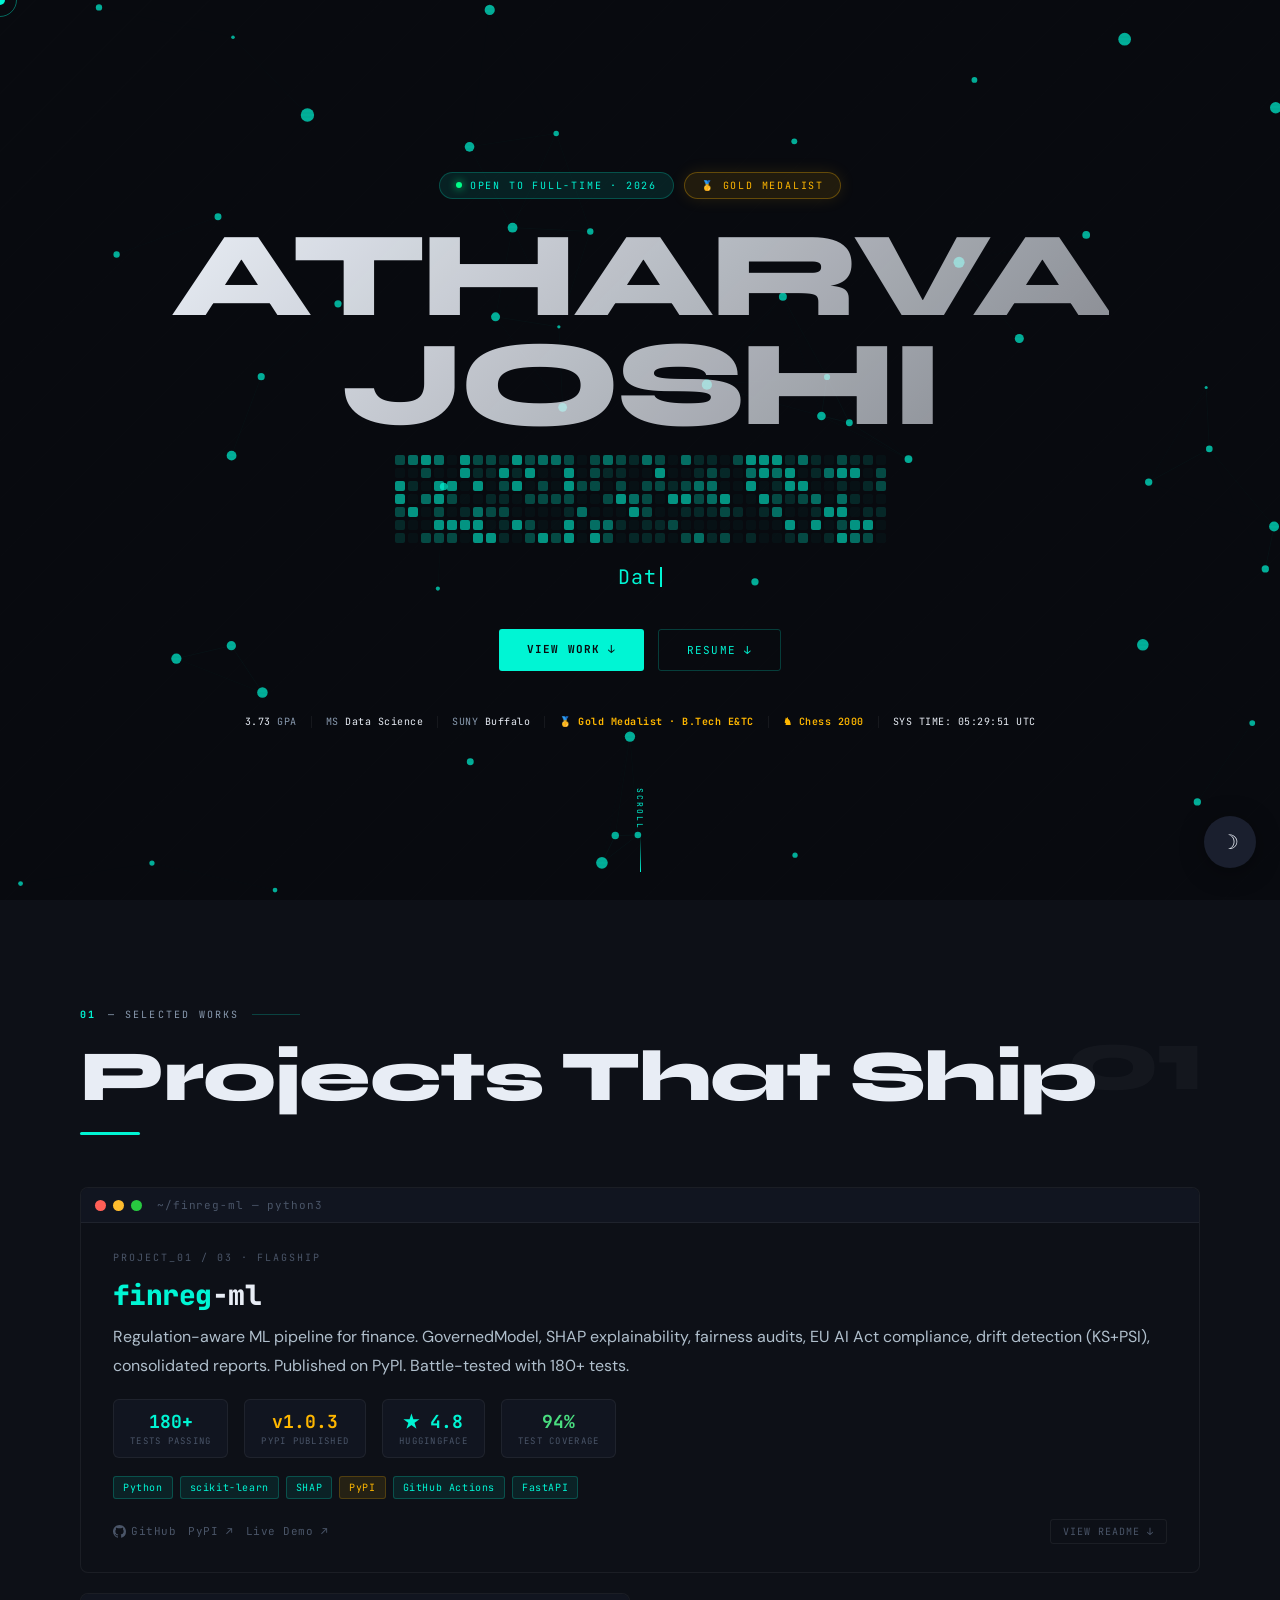
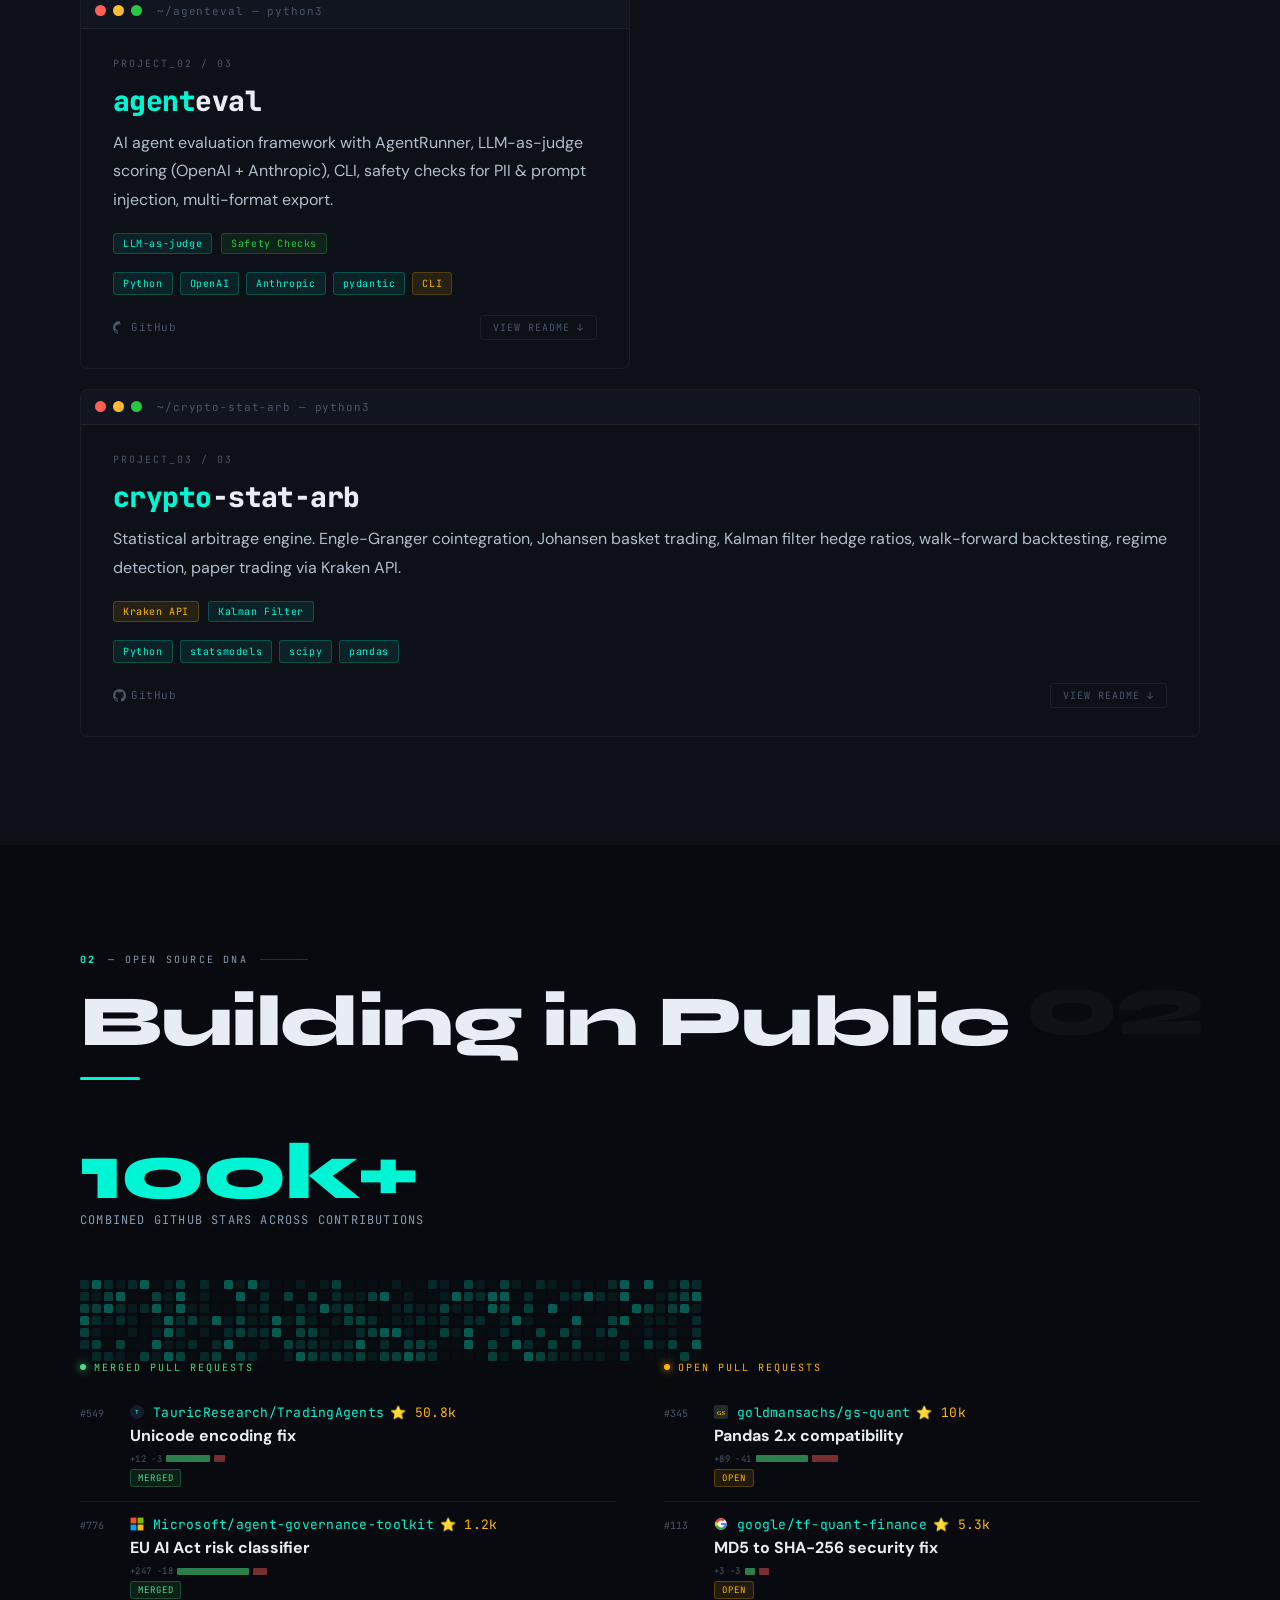
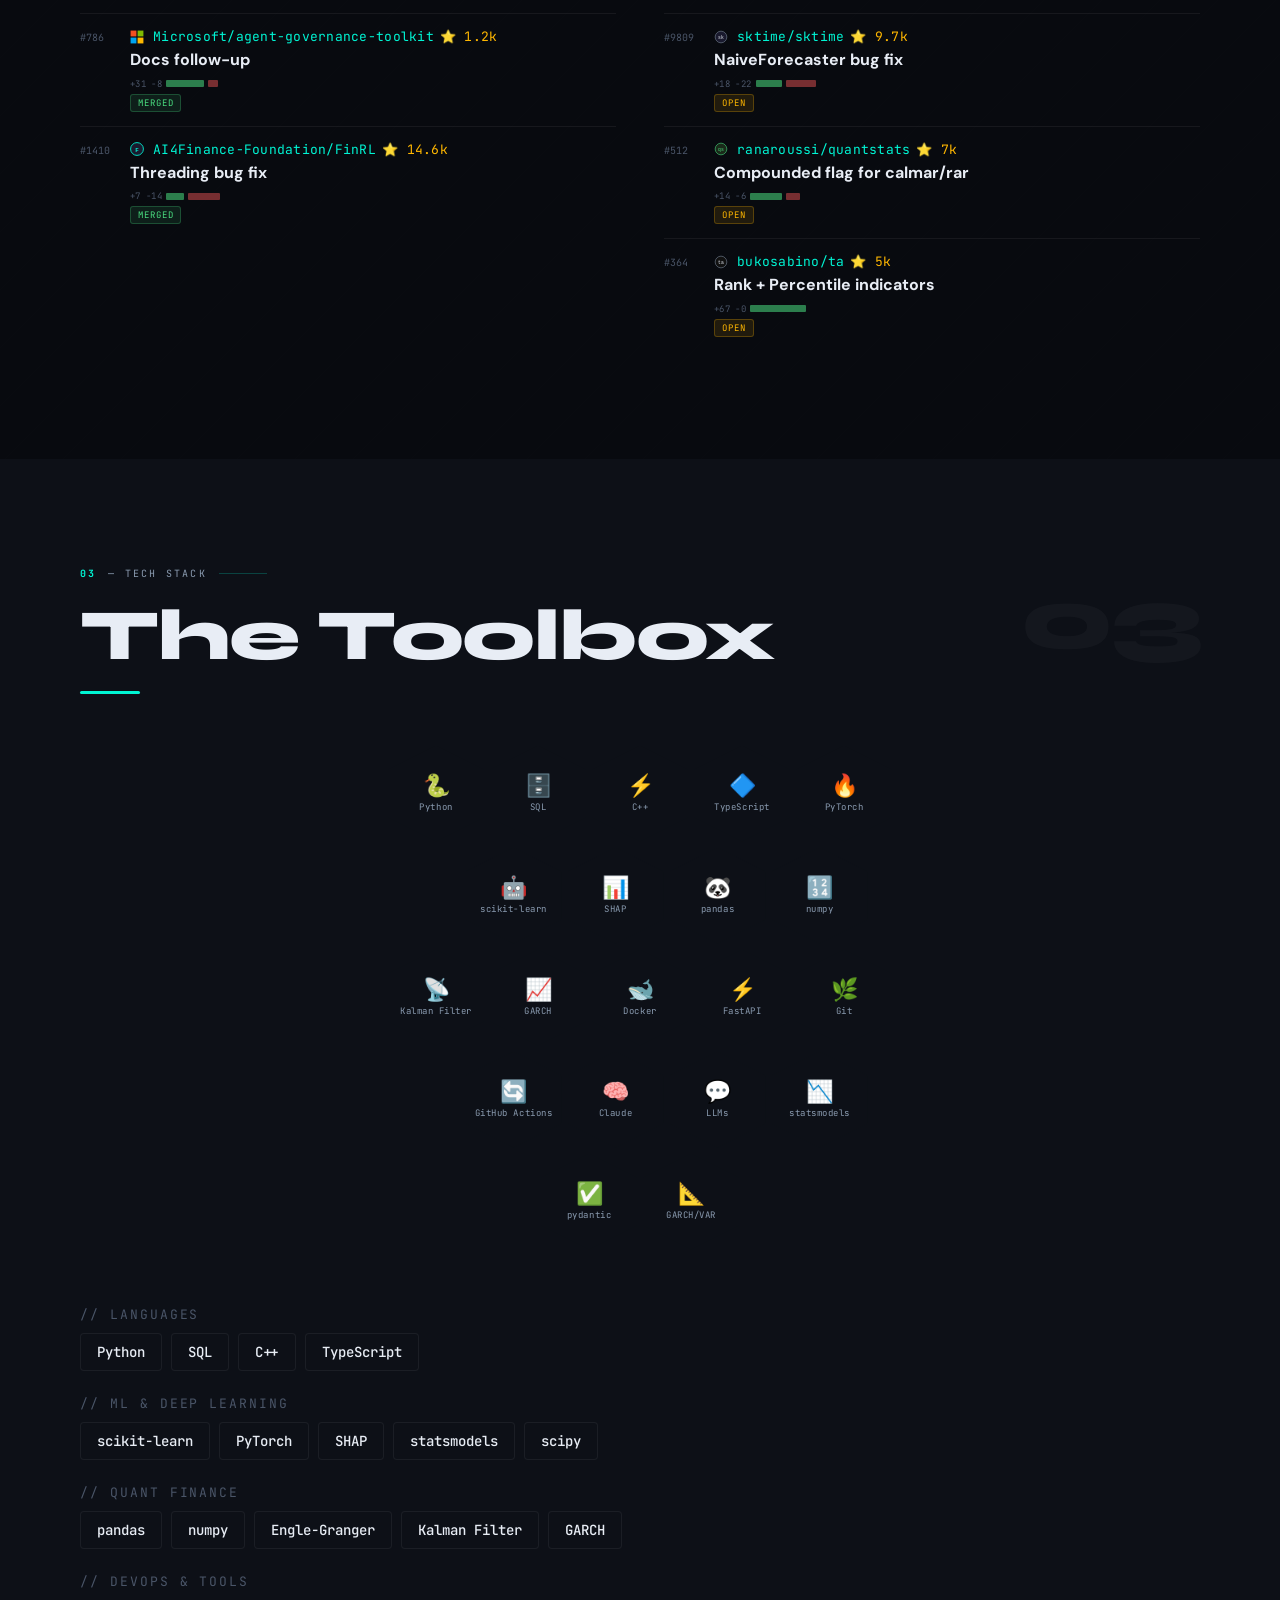
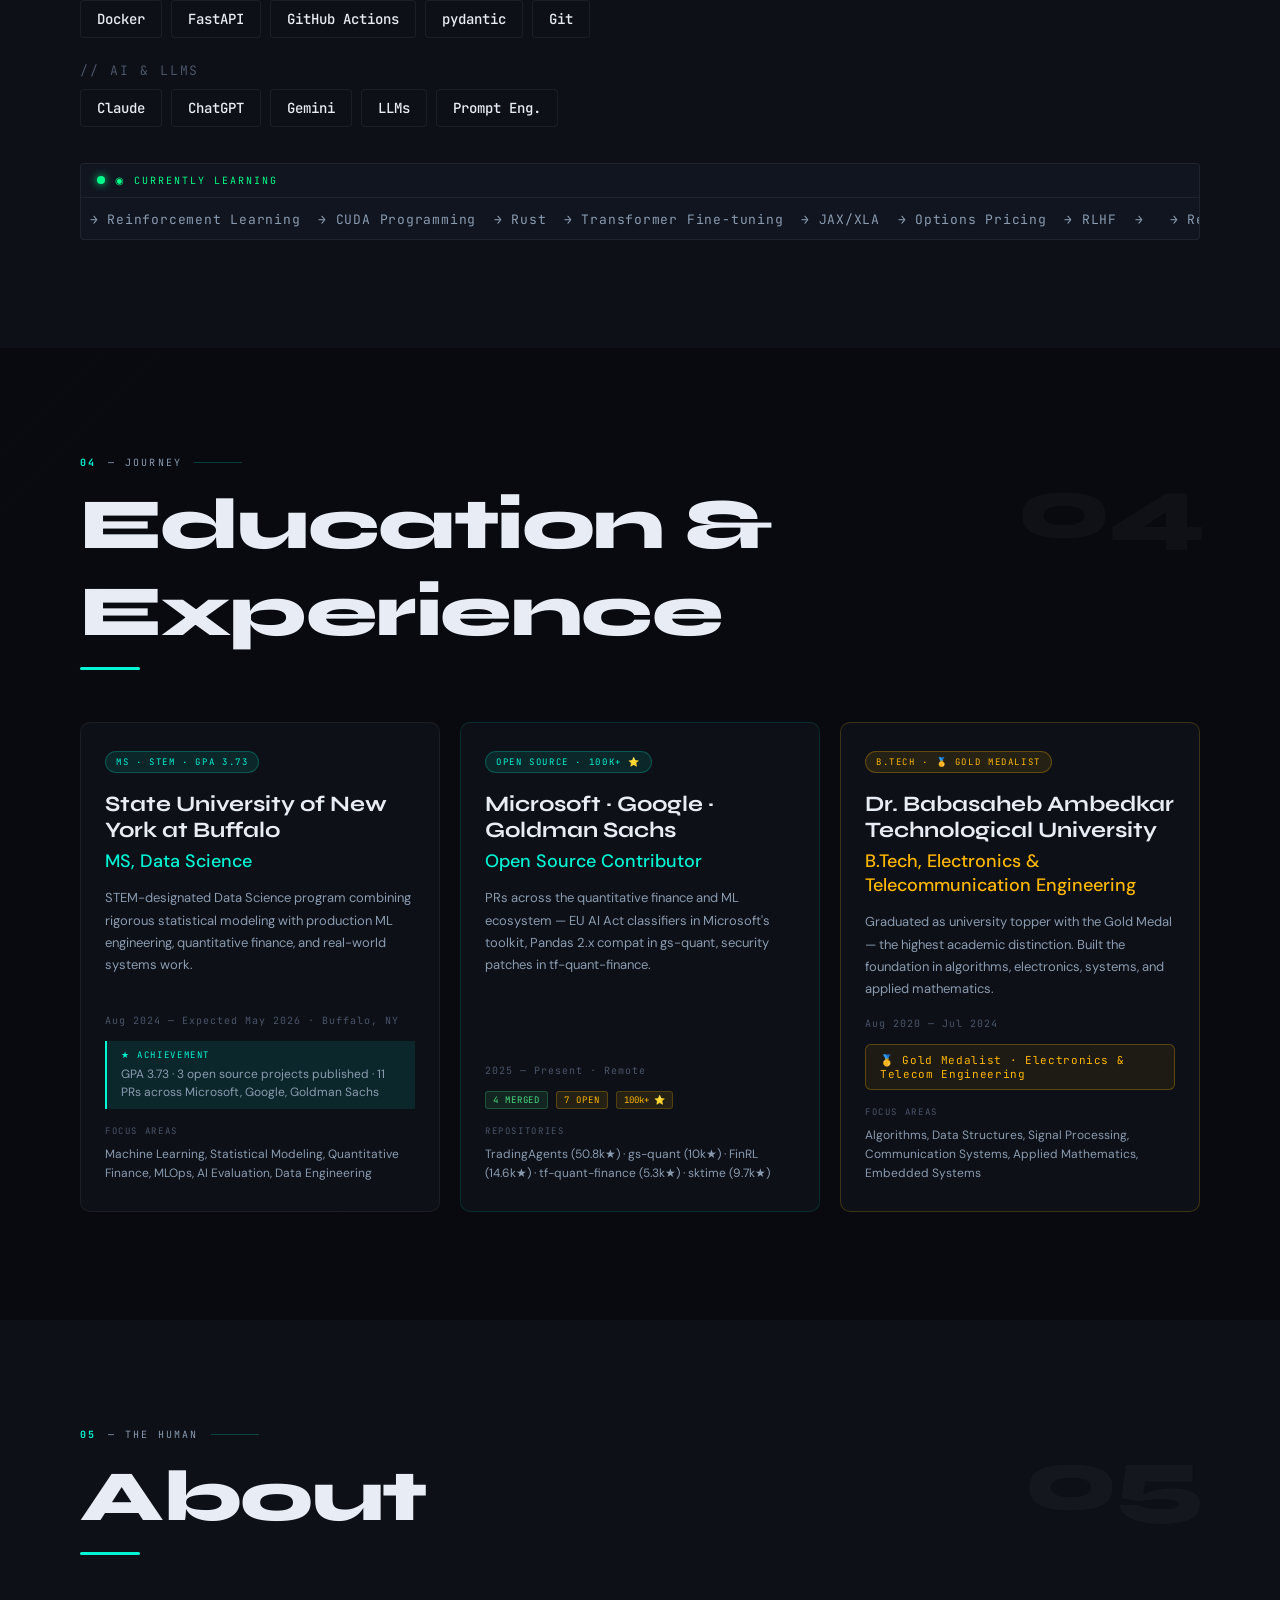
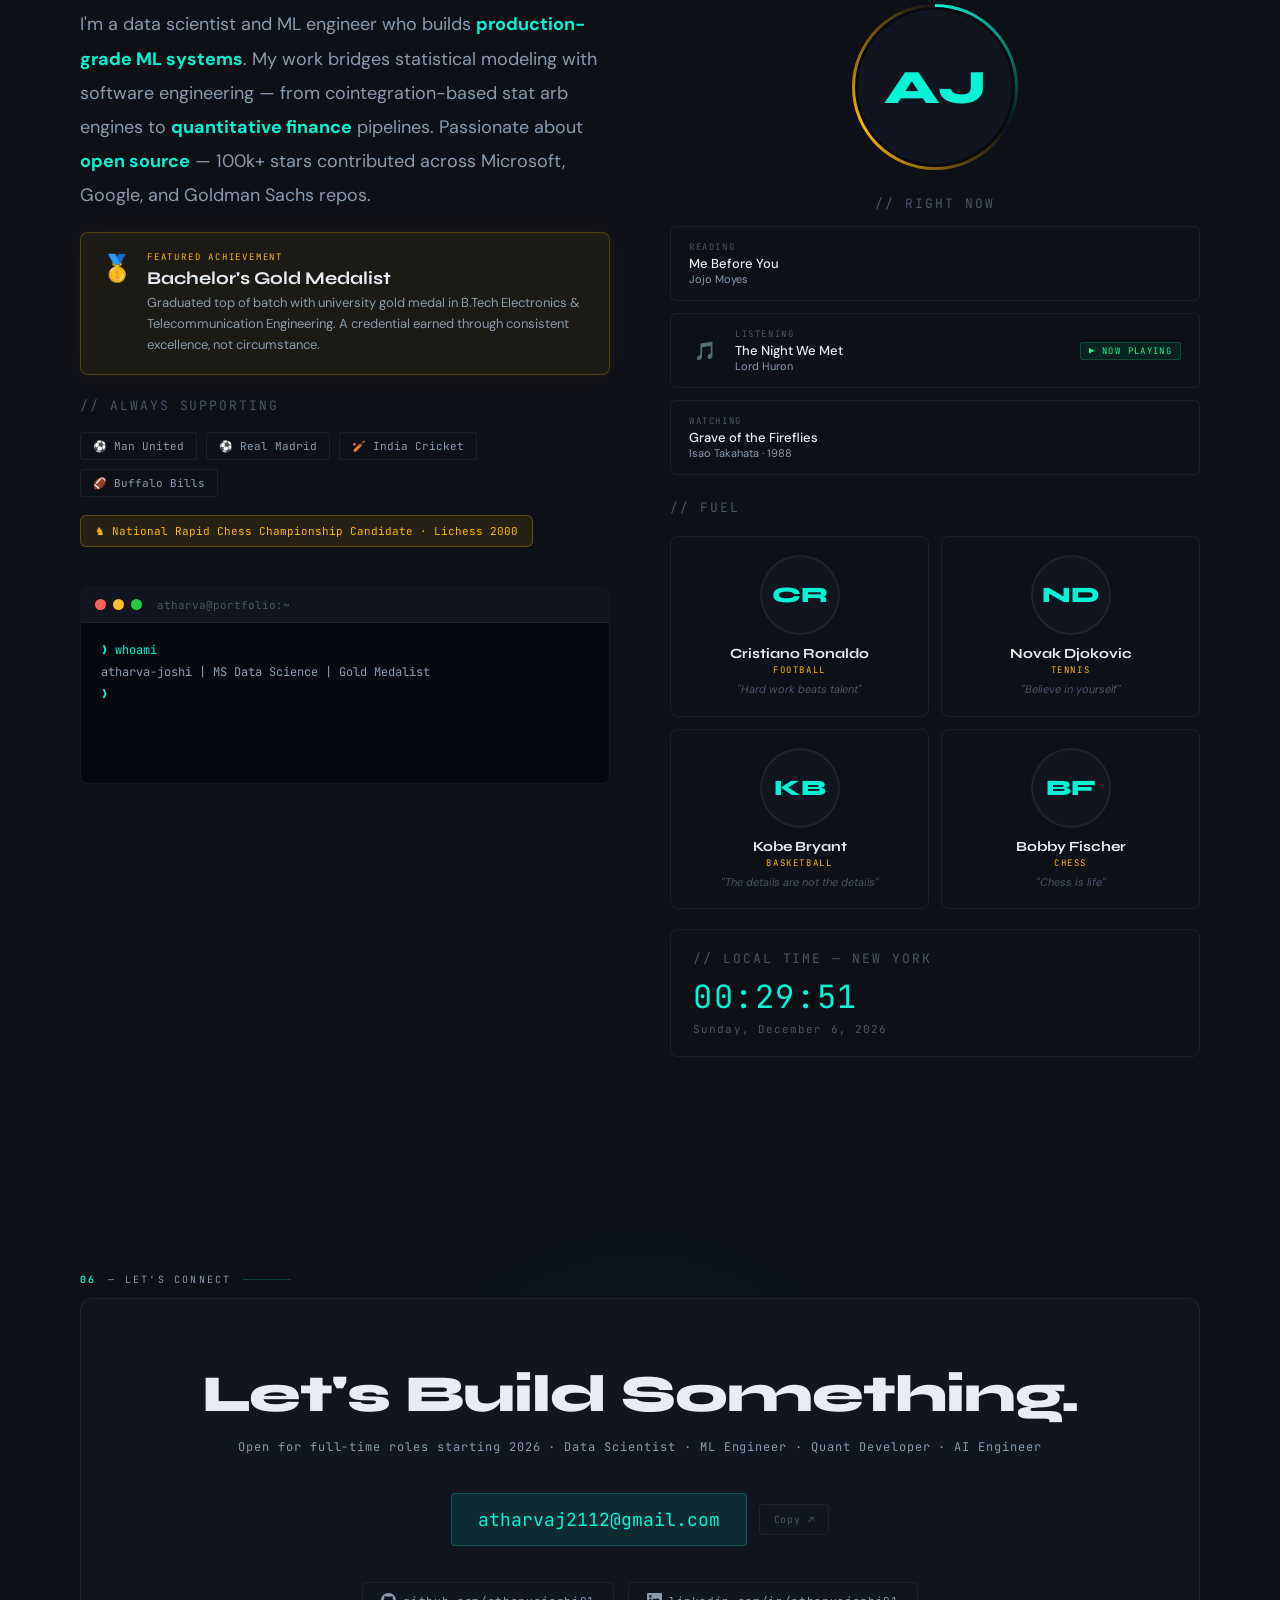
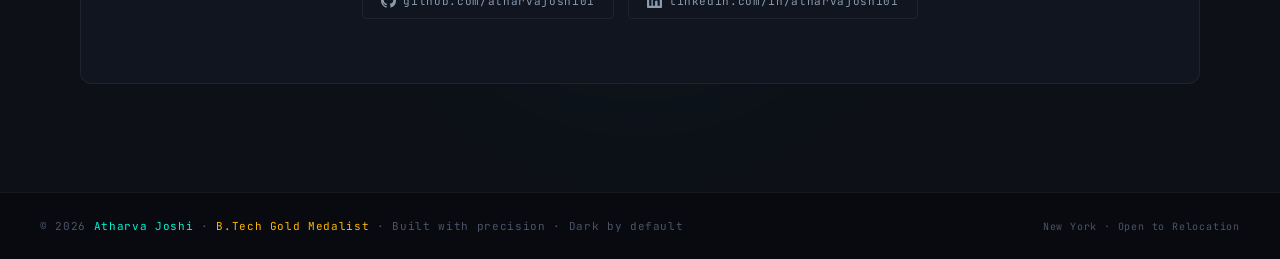
==== commit e17b1773: "Deploy v3 portfolio with downloadable resume" ====
--- a/index.html
+++ b/index.html
@@ -1 +1,1089 @@
-<!DOCTYPE html><html lang="en" class="__variable_f367f3 __variable_dd5b2f"><head><meta charSet="utf-8"/><meta name="viewport" content="width=device-width, initial-scale=1"/><link rel="preload" href="/_next/static/media/36966cca54120369-s.p.woff2" as="font" crossorigin="" type="font/woff2"/><link rel="preload" href="/_next/static/media/e4af272ccee01ff0-s.p.woff2" as="font" crossorigin="" type="font/woff2"/><link rel="preload" as="image" href="/images/icons/ub-logo.svg"/><link rel="preload" as="image" href="https://cdn.jsdelivr.net/gh/devicons/devicon/icons/python/python-original.svg"/><link rel="preload" as="image" href="https://cdn.jsdelivr.net/gh/devicons/devicon/icons/postgresql/postgresql-original.svg"/><link rel="preload" as="image" href="https://cdn.jsdelivr.net/gh/devicons/devicon/icons/cplusplus/cplusplus-original.svg"/><link rel="preload" as="image" href="https://cdn.jsdelivr.net/gh/devicons/devicon/icons/typescript/typescript-original.svg"/><link rel="preload" as="image" href="https://cdn.jsdelivr.net/gh/devicons/devicon/icons/scikitlearn/scikitlearn-original.svg"/><link rel="preload" as="image" href="https://cdn.jsdelivr.net/gh/devicons/devicon/icons/pytorch/pytorch-original.svg"/><link rel="preload" as="image" href="https://cdn.jsdelivr.net/gh/devicons/devicon/icons/pandas/pandas-original.svg"/><link rel="preload" as="image" href="https://cdn.jsdelivr.net/gh/devicons/devicon/icons/numpy/numpy-original.svg"/><link rel="preload" as="image" href="https://cdn.jsdelivr.net/gh/devicons/devicon/icons/docker/docker-original.svg"/><link rel="stylesheet" href="/_next/static/css/0717b64c606f7472.css" data-precedence="next"/><link rel="preload" as="script" fetchPriority="low" href="/_next/static/chunks/webpack-d09db590d106a258.js"/><script src="/_next/static/chunks/fd9d1056-b11b2651f33aae7f.js" async=""></script><script src="/_next/static/chunks/117-e6238b5346d41c6a.js" async=""></script><script src="/_next/static/chunks/main-app-8144a4c165fbbb19.js" async=""></script><script src="/_next/static/chunks/988-f6c90da119483f12.js" async=""></script><script src="/_next/static/chunks/app/page-d9e71cc60c6aff5e.js" async=""></script><script src="/_next/static/chunks/app/layout-b876e28b2e2dcb4b.js" async=""></script><link rel="preload" as="image" href="https://cdn.jsdelivr.net/gh/devicons/devicon/icons/fastapi/fastapi-original.svg"/><link rel="preload" as="image" href="https://cdn.jsdelivr.net/gh/devicons/devicon/icons/github/github-original.svg"/><link rel="preload" as="image" href="https://cdn.jsdelivr.net/gh/devicons/devicon/icons/git/git-original.svg"/><link rel="preload" as="image" href="https://cdn.jsdelivr.net/gh/simple-icons/simple-icons/icons/anthropic.svg"/><link rel="preload" as="image" href="https://cdn.jsdelivr.net/gh/simple-icons/simple-icons/icons/openai.svg"/><link rel="preload" as="image" href="https://cdn.jsdelivr.net/gh/simple-icons/simple-icons/icons/googlegemini.svg"/><link rel="preload" as="image" href="/images/media/me-before-you.jpg"/><link rel="preload" as="image" href="/images/media/the-night-we-met.jpg"/><link rel="preload" as="image" href="/images/media/grave-of-fireflies.jpg"/><link rel="preload" as="image" href="/images/teams/manutd.svg"/><link rel="preload" as="image" href="/images/teams/realmadrid.svg"/><link rel="preload" as="image" href="/images/teams/india-cricket.png"/><link rel="preload" as="image" href="/images/teams/bills.svg"/><link rel="preload" as="image" href="/images/media/chess-logo.png"/><link rel="preload" as="image" href="/images/people/ronaldo.jpg"/><link rel="preload" as="image" href="/images/people/djokovic.jpg"/><link rel="preload" as="image" href="/images/people/kobe.jpg"/><link rel="preload" as="image" href="/images/people/fischer.jpg"/><title>Atharva Joshi - Data Scientist &amp; ML Engineer</title><meta name="description" content="MS Data Science student at SUNY Buffalo. Building ML systems for finance and AI evaluation. Open source contributor to Microsoft, Google, Goldman Sachs."/><link rel="author" href="https://github.com/atharvajoshi01"/><meta name="author" content="Atharva Joshi"/><meta name="keywords" content="Data Science,Machine Learning,Quantitative Finance,Python,Open Source"/><meta name="creator" content="Atharva Joshi"/><meta name="robots" content="index, follow"/><meta property="og:title" content="Atharva Joshi - Data Scientist &amp; ML Engineer"/><meta property="og:description" content="Building ML systems for finance and AI evaluation. Open source contributor."/><meta property="og:site_name" content="Atharva Joshi"/><meta property="og:locale" content="en_US"/><meta property="og:type" content="website"/><meta name="twitter:card" content="summary"/><meta name="twitter:title" content="Atharva Joshi - Data Scientist &amp; ML Engineer"/><meta name="twitter:description" content="Building ML systems for finance and AI evaluation. Open source contributor."/><meta name="next-size-adjust"/><script src="/_next/static/chunks/polyfills-42372ed130431b0a.js" noModule=""></script></head><body class="font-sans"><nav class="fixed top-4 left-1/2 -translate-x-1/2 z-50" style="transform:translateY(-80px)"><div class="hidden md:flex items-center gap-1 px-2 py-1.5 rounded-full bg-white/80 backdrop-blur-md border border-neutral-200/60 shadow-sm" style="box-shadow:0 0 20px rgba(170, 213, 228, 0.24)"><a href="#" class="px-4 py-1.5 rounded-full text-sm font-medium transition-colors text-accent">Overview<div class="h-0.5 bg-accent rounded-full mt-0.5"></div></a><a href="#projects" class="px-4 py-1.5 rounded-full text-sm font-medium transition-colors text-neutral-500 hover:text-neutral-900">Work</a><a href="#skills" class="px-4 py-1.5 rounded-full text-sm font-medium transition-colors text-neutral-500 hover:text-neutral-900">Skills</a><a href="#opensource" class="px-4 py-1.5 rounded-full text-sm font-medium transition-colors text-neutral-500 hover:text-neutral-900">Open Source</a><a href="#experience" class="px-4 py-1.5 rounded-full text-sm font-medium transition-colors text-neutral-500 hover:text-neutral-900">About</a></div><div class="md:hidden"><button class="p-3 rounded-full bg-white/80 backdrop-blur-md border border-neutral-200/60 shadow-sm" style="box-shadow:0 0 20px rgba(170, 213, 228, 0.24)" aria-label="Toggle menu"><svg xmlns="http://www.w3.org/2000/svg" width="20" height="20" viewBox="0 0 24 24" fill="none" stroke="currentColor" stroke-width="2" stroke-linecap="round" stroke-linejoin="round" class="lucide lucide-menu "><line x1="4" x2="20" y1="12" y2="12"></line><line x1="4" x2="20" y1="6" y2="6"></line><line x1="4" x2="20" y1="18" y2="18"></line></svg></button></div></nav><main><div class="pt-16"><div class="fixed inset-0 animated-grid -z-10"></div><section class="min-h-[90vh] flex items-center justify-center"><div class="container-custom"><div class="text-center max-w-2xl mx-auto" style="opacity:0;transform:translateY(30px)"><p class="text-neutral-500 text-lg mb-1">Atharva Joshi</p><p class="text-neutral-500 mb-6">Data Scientist &amp; ML Engineer</p><h1 class="text-3xl sm:text-4xl lg:text-5xl font-display font-bold leading-tight mb-6">Building<!-- --> <span class="text-accent">ML Systems</span> <!-- -->for Finance and<!-- --> <span class="text-accent">AI Evaluation</span></h1><div class="flex flex-wrap items-center justify-center gap-3 mb-8"><span class="badge-green"><span class="w-1.5 h-1.5 bg-emerald-500 rounded-full mr-2 animate-pulse"></span>Open for work</span><span class="w-px h-5 bg-neutral-300"></span><span class="badge-neutral"><img src="/images/icons/ub-logo.svg" alt="UB" class="w-6 h-6 mr-1.5 object-contain rounded"/>MS Data Science @ SUNY Buffalo</span></div><div class="flex items-center justify-center gap-5 mt-2"><a href="https://github.com/atharvajoshi01" target="_blank" rel="noopener noreferrer" class="w-24 h-24 rounded-3xl border border-neutral-200/60 flex flex-col items-center justify-center gap-2 shadow-md hover:shadow-xl transition-all" aria-label="GitHub" tabindex="0" style="background-color:#f0f0f0;transform:rotate(-3deg)"><svg xmlns="http://www.w3.org/2000/svg" width="36" height="36" viewBox="0 0 24 24" fill="none" stroke="currentColor" stroke-width="2" stroke-linecap="round" stroke-linejoin="round" class="lucide lucide-github " style="color:#181717"><path d="M15 22v-4a4.8 4.8 0 0 0-1-3.5c3 0 6-2 6-5.5.08-1.25-.27-2.48-1-3.5.28-1.15.28-2.35 0-3.5 0 0-1 0-3 1.5-2.64-.5-5.36-.5-8 0C6 2 5 2 5 2c-.3 1.15-.3 2.35 0 3.5A5.403 5.403 0 0 0 4 9c0 3.5 3 5.5 6 5.5-.39.49-.68 1.05-.85 1.65-.17.6-.22 1.23-.15 1.85v4"></path><path d="M9 18c-4.51 2-5-2-7-2"></path></svg><span class="text-[10px] font-semibold text-neutral-500">GitHub</span></a><a href="https://www.linkedin.com/in/atharvajoshi01" target="_blank" rel="noopener noreferrer" class="w-24 h-24 rounded-3xl border border-neutral-200/60 flex flex-col items-center justify-center gap-2 shadow-md hover:shadow-xl transition-all" aria-label="LinkedIn" tabindex="0" style="background-color:#E8F0FE;transform:rotate(2deg)"><svg xmlns="http://www.w3.org/2000/svg" width="36" height="36" viewBox="0 0 24 24" fill="none" stroke="currentColor" stroke-width="2" stroke-linecap="round" stroke-linejoin="round" class="lucide lucide-linkedin " style="color:#0A66C2"><path d="M16 8a6 6 0 0 1 6 6v7h-4v-7a2 2 0 0 0-2-2 2 2 0 0 0-2 2v7h-4v-7a6 6 0 0 1 6-6z"></path><rect width="4" height="12" x="2" y="9"></rect><circle cx="4" cy="4" r="2"></circle></svg><span class="text-[10px] font-semibold text-neutral-500">LinkedIn</span></a><a href="/resume.pdf" target="_blank" rel="noopener noreferrer" class="w-24 h-24 rounded-3xl border border-neutral-200/60 flex flex-col items-center justify-center gap-2 shadow-md hover:shadow-xl transition-all" aria-label="Resume" tabindex="0" style="background-color:#FFF3E0;transform:rotate(-2deg)"><svg xmlns="http://www.w3.org/2000/svg" width="36" height="36" viewBox="0 0 24 24" fill="none" stroke="currentColor" stroke-width="2" stroke-linecap="round" stroke-linejoin="round" class="lucide lucide-file-text " style="color:#E65100"><path d="M15 2H6a2 2 0 0 0-2 2v16a2 2 0 0 0 2 2h12a2 2 0 0 0 2-2V7Z"></path><path d="M14 2v4a2 2 0 0 0 2 2h4"></path><path d="M10 9H8"></path><path d="M16 13H8"></path><path d="M16 17H8"></path></svg><span class="text-[10px] font-semibold text-neutral-500">Resume</span></a></div></div></div></section><section id="projects" class="section-padding"><div class="container-custom"><h2 class="text-center text-3xl lg:text-4xl font-display font-bold mb-4" style="opacity:0;transform:translateY(24px)">Some of my <span class="text-accent">best works</span></h2><p class="text-center text-neutral-500 mb-12 max-w-lg mx-auto" style="opacity:0;transform:translateY(24px)">Published on PyPI, deployed on HuggingFace, battle-tested with 180+ tests</p><div class="space-y-8"><div class="rounded-2xl p-6 lg:p-8 bg-gradient-to-br from-[#1A232A] to-[#0E194A] text-white" style="opacity:0;transform:translateY(24px)"><h3 class="text-2xl font-display font-bold mb-3">finreg-ml</h3><p class="text-neutral-300 leading-relaxed mb-5 max-w-2xl">Regulation-aware ML pipeline for finance. Published on PyPI with GovernedModel, SHAP explainability, fairness audits, EU AI Act compliance, drift detection (KS+PSI), and consolidated reports.</p><div class="flex flex-wrap gap-2 mb-5"><span class="px-3 py-1 rounded-full text-xs font-medium bg-white/10 text-white/90 border border-white/10">Python</span><span class="px-3 py-1 rounded-full text-xs font-medium bg-white/10 text-white/90 border border-white/10">scikit-learn</span><span class="px-3 py-1 rounded-full text-xs font-medium bg-white/10 text-white/90 border border-white/10">SHAP</span><span class="px-3 py-1 rounded-full text-xs font-medium bg-white/10 text-white/90 border border-white/10">PyPI</span><span class="px-3 py-1 rounded-full text-xs font-medium bg-white/10 text-white/90 border border-white/10">GitHub Actions</span></div><div class="flex flex-wrap gap-4 mb-6"><a href="https://github.com/atharvajoshi01/finreg-ml" target="_blank" rel="noopener noreferrer" class="inline-flex items-center gap-1.5 text-sm text-white/70 hover:text-white transition-colors"><svg xmlns="http://www.w3.org/2000/svg" width="15" height="15" viewBox="0 0 24 24" fill="none" stroke="currentColor" stroke-width="2" stroke-linecap="round" stroke-linejoin="round" class="lucide lucide-github "><path d="M15 22v-4a4.8 4.8 0 0 0-1-3.5c3 0 6-2 6-5.5.08-1.25-.27-2.48-1-3.5.28-1.15.28-2.35 0-3.5 0 0-1 0-3 1.5-2.64-.5-5.36-.5-8 0C6 2 5 2 5 2c-.3 1.15-.3 2.35 0 3.5A5.403 5.403 0 0 0 4 9c0 3.5 3 5.5 6 5.5-.39.49-.68 1.05-.85 1.65-.17.6-.22 1.23-.15 1.85v4"></path><path d="M9 18c-4.51 2-5-2-7-2"></path></svg> GitHub</a><a href="https://pypi.org/project/finreg-ml/" target="_blank" rel="noopener noreferrer" class="inline-flex items-center gap-1.5 text-sm text-white/70 hover:text-white transition-colors"><svg xmlns="http://www.w3.org/2000/svg" width="15" height="15" viewBox="0 0 24 24" fill="none" stroke="currentColor" stroke-width="2" stroke-linecap="round" stroke-linejoin="round" class="lucide lucide-external-link "><path d="M15 3h6v6"></path><path d="M10 14 21 3"></path><path d="M18 13v6a2 2 0 0 1-2 2H5a2 2 0 0 1-2-2V8a2 2 0 0 1 2-2h6"></path></svg> PyPI</a><a href="https://huggingface.co/spaces/aadu21/finreg-ml-demo" target="_blank" rel="noopener noreferrer" class="inline-flex items-center gap-1.5 text-sm text-white/70 hover:text-white transition-colors"><svg xmlns="http://www.w3.org/2000/svg" width="15" height="15" viewBox="0 0 24 24" fill="none" stroke="currentColor" stroke-width="2" stroke-linecap="round" stroke-linejoin="round" class="lucide lucide-external-link "><path d="M15 3h6v6"></path><path d="M10 14 21 3"></path><path d="M18 13v6a2 2 0 0 1-2 2H5a2 2 0 0 1-2-2V8a2 2 0 0 1 2-2h6"></path></svg> Live Demo</a></div></div><div class="rounded-2xl p-6 lg:p-8 bg-gradient-to-br from-[#2A324E] to-[#3A2A4E] text-white" style="opacity:0;transform:translateY(24px)"><h3 class="text-2xl font-display font-bold mb-3">agenteval</h3><p class="text-neutral-300 leading-relaxed mb-5 max-w-2xl">AI agent evaluation framework with AgentRunner, LLM-as-judge scoring (OpenAI + Anthropic), CLI, safety checks for PII &amp; prompt injection, and multi-format export (JSON/CSV/Markdown).</p><div class="flex flex-wrap gap-2 mb-5"><span class="px-3 py-1 rounded-full text-xs font-medium bg-white/10 text-white/90 border border-white/10">Python</span><span class="px-3 py-1 rounded-full text-xs font-medium bg-white/10 text-white/90 border border-white/10">OpenAI</span><span class="px-3 py-1 rounded-full text-xs font-medium bg-white/10 text-white/90 border border-white/10">Anthropic</span><span class="px-3 py-1 rounded-full text-xs font-medium bg-white/10 text-white/90 border border-white/10">pydantic</span><span class="px-3 py-1 rounded-full text-xs font-medium bg-white/10 text-white/90 border border-white/10">CLI</span></div><div class="flex flex-wrap gap-4 mb-6"><a href="https://github.com/atharvajoshi01/agenteval" target="_blank" rel="noopener noreferrer" class="inline-flex items-center gap-1.5 text-sm text-white/70 hover:text-white transition-colors"><svg xmlns="http://www.w3.org/2000/svg" width="15" height="15" viewBox="0 0 24 24" fill="none" stroke="currentColor" stroke-width="2" stroke-linecap="round" stroke-linejoin="round" class="lucide lucide-github "><path d="M15 22v-4a4.8 4.8 0 0 0-1-3.5c3 0 6-2 6-5.5.08-1.25-.27-2.48-1-3.5.28-1.15.28-2.35 0-3.5 0 0-1 0-3 1.5-2.64-.5-5.36-.5-8 0C6 2 5 2 5 2c-.3 1.15-.3 2.35 0 3.5A5.403 5.403 0 0 0 4 9c0 3.5 3 5.5 6 5.5-.39.49-.68 1.05-.85 1.65-.17.6-.22 1.23-.15 1.85v4"></path><path d="M9 18c-4.51 2-5-2-7-2"></path></svg> GitHub</a></div></div><div class="rounded-2xl p-6 lg:p-8 bg-gradient-to-br from-[#0E194A] to-[#1A232A] text-white" style="opacity:0;transform:translateY(24px)"><h3 class="text-2xl font-display font-bold mb-3">crypto-stat-arb</h3><p class="text-neutral-300 leading-relaxed mb-5 max-w-2xl">Statistical arbitrage engine for crypto markets. Engle-Granger cointegration, Johansen basket trading, Kalman filter hedge ratios, walk-forward backtesting, regime detection, and paper trading.</p><div class="flex flex-wrap gap-2 mb-5"><span class="px-3 py-1 rounded-full text-xs font-medium bg-white/10 text-white/90 border border-white/10">Python</span><span class="px-3 py-1 rounded-full text-xs font-medium bg-white/10 text-white/90 border border-white/10">statsmodels</span><span class="px-3 py-1 rounded-full text-xs font-medium bg-white/10 text-white/90 border border-white/10">scipy</span><span class="px-3 py-1 rounded-full text-xs font-medium bg-white/10 text-white/90 border border-white/10">pandas</span><span class="px-3 py-1 rounded-full text-xs font-medium bg-white/10 text-white/90 border border-white/10">Kraken API</span></div><div class="flex flex-wrap gap-4 mb-6"><a href="https://github.com/atharvajoshi01/crypto-stat-arb" target="_blank" rel="noopener noreferrer" class="inline-flex items-center gap-1.5 text-sm text-white/70 hover:text-white transition-colors"><svg xmlns="http://www.w3.org/2000/svg" width="15" height="15" viewBox="0 0 24 24" fill="none" stroke="currentColor" stroke-width="2" stroke-linecap="round" stroke-linejoin="round" class="lucide lucide-github "><path d="M15 22v-4a4.8 4.8 0 0 0-1-3.5c3 0 6-2 6-5.5.08-1.25-.27-2.48-1-3.5.28-1.15.28-2.35 0-3.5 0 0-1 0-3 1.5-2.64-.5-5.36-.5-8 0C6 2 5 2 5 2c-.3 1.15-.3 2.35 0 3.5A5.403 5.403 0 0 0 4 9c0 3.5 3 5.5 6 5.5-.39.49-.68 1.05-.85 1.65-.17.6-.22 1.23-.15 1.85v4"></path><path d="M9 18c-4.51 2-5-2-7-2"></path></svg> GitHub</a></div></div></div></div></section><section id="opensource" class="section-padding bg-neutral-50/80"><div class="container-custom"><h2 class="text-center text-3xl lg:text-4xl font-display font-bold mb-4" style="opacity:0;transform:translateY(24px)">Open Source <span class="text-accent">Contributions</span></h2><p class="text-center text-neutral-500 mb-12 max-w-lg mx-auto" style="opacity:0;transform:translateY(24px)">Contributing to repos with 100k+ combined stars</p><div class="mb-10" style="opacity:0;transform:translateY(24px)"><h3 class="flex items-center gap-2 text-lg font-display font-semibold mb-4"><svg xmlns="http://www.w3.org/2000/svg" width="18" height="18" viewBox="0 0 24 24" fill="none" stroke="currentColor" stroke-width="2" stroke-linecap="round" stroke-linejoin="round" class="lucide lucide-git-merge text-purple-600"><circle cx="18" cy="18" r="3"></circle><circle cx="6" cy="6" r="3"></circle><path d="M6 21V9a9 9 0 0 0 9 9"></path></svg>Merged</h3><div class="space-y-3"><a href="https://github.com/TauricResearch/TradingAgents/pull/549" target="_blank" rel="noopener noreferrer" class="flex items-center justify-between px-4 py-3.5 rounded-xl border border-neutral-200 bg-white hover:border-purple-300 hover:shadow-md transition-all group"><div class="flex items-center gap-3 min-w-0"><span class="w-8 h-8 rounded-lg bg-purple-50 flex items-center justify-center text-purple-600 text-xs font-bold shrink-0">#<!-- -->549</span><div class="min-w-0"><p class="text-sm font-medium text-neutral-900 truncate">Unicode encoding fix</p><p class="text-xs text-neutral-400">TauricResearch/TradingAgents</p></div></div><span class="text-xs text-neutral-400 shrink-0 ml-3">50.8k<!-- --> stars</span></a><a href="https://github.com/Microsoft/agent-governance-toolkit/pull/776" target="_blank" rel="noopener noreferrer" class="flex items-center justify-between px-4 py-3.5 rounded-xl border border-neutral-200 bg-white hover:border-purple-300 hover:shadow-md transition-all group"><div class="flex items-center gap-3 min-w-0"><span class="w-8 h-8 rounded-lg bg-purple-50 flex items-center justify-center text-purple-600 text-xs font-bold shrink-0">#<!-- -->776</span><div class="min-w-0"><p class="text-sm font-medium text-neutral-900 truncate">EU AI Act risk classifier</p><p class="text-xs text-neutral-400">Microsoft/agent-governance-toolkit</p></div></div><span class="text-xs text-neutral-400 shrink-0 ml-3">1.2k<!-- --> stars</span></a><a href="https://github.com/Microsoft/agent-governance-toolkit/pull/786" target="_blank" rel="noopener noreferrer" class="flex items-center justify-between px-4 py-3.5 rounded-xl border border-neutral-200 bg-white hover:border-purple-300 hover:shadow-md transition-all group"><div class="flex items-center gap-3 min-w-0"><span class="w-8 h-8 rounded-lg bg-purple-50 flex items-center justify-center text-purple-600 text-xs font-bold shrink-0">#<!-- -->786</span><div class="min-w-0"><p class="text-sm font-medium text-neutral-900 truncate">Docs follow-up</p><p class="text-xs text-neutral-400">Microsoft/agent-governance-toolkit</p></div></div><span class="text-xs text-neutral-400 shrink-0 ml-3">1.2k<!-- --> stars</span></a><a href="https://github.com/AI4Finance-Foundation/FinRL/pull/1410" target="_blank" rel="noopener noreferrer" class="flex items-center justify-between px-4 py-3.5 rounded-xl border border-neutral-200 bg-white hover:border-purple-300 hover:shadow-md transition-all group"><div class="flex items-center gap-3 min-w-0"><span class="w-8 h-8 rounded-lg bg-purple-50 flex items-center justify-center text-purple-600 text-xs font-bold shrink-0">#<!-- -->1410</span><div class="min-w-0"><p class="text-sm font-medium text-neutral-900 truncate">Threading bug fix</p><p class="text-xs text-neutral-400">AI4Finance-Foundation/FinRL</p></div></div><span class="text-xs text-neutral-400 shrink-0 ml-3">14.6k<!-- --> stars</span></a></div></div><div style="opacity:0;transform:translateY(24px)"><h3 class="flex items-center gap-2 text-lg font-display font-semibold mb-4"><svg xmlns="http://www.w3.org/2000/svg" width="18" height="18" viewBox="0 0 24 24" fill="none" stroke="currentColor" stroke-width="2" stroke-linecap="round" stroke-linejoin="round" class="lucide lucide-git-pull-request text-emerald-600"><circle cx="18" cy="18" r="3"></circle><circle cx="6" cy="6" r="3"></circle><path d="M13 6h3a2 2 0 0 1 2 2v7"></path><line x1="6" x2="6" y1="9" y2="21"></line></svg>Open</h3><div class="space-y-3"><a href="https://github.com/goldmansachs/gs-quant/pull/345" target="_blank" rel="noopener noreferrer" class="flex items-center justify-between px-4 py-3.5 rounded-xl border border-neutral-200 bg-white hover:border-emerald-300 hover:shadow-md transition-all group"><div class="flex items-center gap-3 min-w-0"><span class="w-8 h-8 rounded-lg bg-emerald-50 flex items-center justify-center text-emerald-600 text-xs font-bold shrink-0">#<!-- -->345</span><div class="min-w-0"><p class="text-sm font-medium text-neutral-900 truncate">Pandas 2.x compatibility</p><p class="text-xs text-neutral-400">goldmansachs/gs-quant</p></div></div><span class="text-xs text-neutral-400 shrink-0 ml-3">10k<!-- --> stars</span></a><a href="https://github.com/google/tf-quant-finance/pull/113" target="_blank" rel="noopener noreferrer" class="flex items-center justify-between px-4 py-3.5 rounded-xl border border-neutral-200 bg-white hover:border-emerald-300 hover:shadow-md transition-all group"><div class="flex items-center gap-3 min-w-0"><span class="w-8 h-8 rounded-lg bg-emerald-50 flex items-center justify-center text-emerald-600 text-xs font-bold shrink-0">#<!-- -->113</span><div class="min-w-0"><p class="text-sm font-medium text-neutral-900 truncate">MD5 to SHA-256 security fix</p><p class="text-xs text-neutral-400">google/tf-quant-finance</p></div></div><span class="text-xs text-neutral-400 shrink-0 ml-3">5.3k<!-- --> stars</span></a><a href="https://github.com/sktime/sktime/pull/9809" target="_blank" rel="noopener noreferrer" class="flex items-center justify-between px-4 py-3.5 rounded-xl border border-neutral-200 bg-white hover:border-emerald-300 hover:shadow-md transition-all group"><div class="flex items-center gap-3 min-w-0"><span class="w-8 h-8 rounded-lg bg-emerald-50 flex items-center justify-center text-emerald-600 text-xs font-bold shrink-0">#<!-- -->9809</span><div class="min-w-0"><p class="text-sm font-medium text-neutral-900 truncate">NaiveForecaster bug fix</p><p class="text-xs text-neutral-400">sktime/sktime</p></div></div><span class="text-xs text-neutral-400 shrink-0 ml-3">9.7k<!-- --> stars</span></a><a href="https://github.com/stefan-jansen/zipline-reloaded/pull/328" target="_blank" rel="noopener noreferrer" class="flex items-center justify-between px-4 py-3.5 rounded-xl border border-neutral-200 bg-white hover:border-emerald-300 hover:shadow-md transition-all group"><div class="flex items-center gap-3 min-w-0"><span class="w-8 h-8 rounded-lg bg-emerald-50 flex items-center justify-center text-emerald-600 text-xs font-bold shrink-0">#<!-- -->328</span><div class="min-w-0"><p class="text-sm font-medium text-neutral-900 truncate">DataPortal correctness bugs</p><p class="text-xs text-neutral-400">stefan-jansen/zipline-reloaded</p></div></div><span class="text-xs text-neutral-400 shrink-0 ml-3">1.7k<!-- --> stars</span></a><a href="https://github.com/bukosabino/ta/pull/364" target="_blank" rel="noopener noreferrer" class="flex items-center justify-between px-4 py-3.5 rounded-xl border border-neutral-200 bg-white hover:border-emerald-300 hover:shadow-md transition-all group"><div class="flex items-center gap-3 min-w-0"><span class="w-8 h-8 rounded-lg bg-emerald-50 flex items-center justify-center text-emerald-600 text-xs font-bold shrink-0">#<!-- -->364</span><div class="min-w-0"><p class="text-sm font-medium text-neutral-900 truncate">Rank + Percentile indicators</p><p class="text-xs text-neutral-400">bukosabino/ta</p></div></div><span class="text-xs text-neutral-400 shrink-0 ml-3">5k<!-- --> stars</span></a><a href="https://github.com/ranaroussi/quantstats/pull/512" target="_blank" rel="noopener noreferrer" class="flex items-center justify-between px-4 py-3.5 rounded-xl border border-neutral-200 bg-white hover:border-emerald-300 hover:shadow-md transition-all group"><div class="flex items-center gap-3 min-w-0"><span class="w-8 h-8 rounded-lg bg-emerald-50 flex items-center justify-center text-emerald-600 text-xs font-bold shrink-0">#<!-- -->512</span><div class="min-w-0"><p class="text-sm font-medium text-neutral-900 truncate">Compounded flag for calmar/rar</p><p class="text-xs text-neutral-400">ranaroussi/quantstats</p></div></div><span class="text-xs text-neutral-400 shrink-0 ml-3">7k<!-- --> stars</span></a><a href="https://github.com/joshyattridge/smart-money-concepts/pull/103" target="_blank" rel="noopener noreferrer" class="flex items-center justify-between px-4 py-3.5 rounded-xl border border-neutral-200 bg-white hover:border-emerald-300 hover:shadow-md transition-all group"><div class="flex items-center gap-3 min-w-0"><span class="w-8 h-8 rounded-lg bg-emerald-50 flex items-center justify-center text-emerald-600 text-xs font-bold shrink-0">#<!-- -->103</span><div class="min-w-0"><p class="text-sm font-medium text-neutral-900 truncate">Look-ahead bias fix</p><p class="text-xs text-neutral-400">joshyattridge/smart-money-concepts</p></div></div><span class="text-xs text-neutral-400 shrink-0 ml-3">1.4k<!-- --> stars</span></a></div></div></div></section><section id="skills" class="section-padding bg-gradient-to-br from-navy-light to-navy text-white"><div class="container-custom"><h2 class="text-center text-3xl lg:text-4xl font-display font-bold mb-4" style="opacity:0;transform:translateY(24px)">What I am <span class="text-accent-light">skilled at</span></h2><p class="text-center text-neutral-400 mb-12 max-w-md mx-auto" style="opacity:0;transform:translateY(24px)">Python-first stack for ML, quantitative finance, and production systems</p><div class="grid sm:grid-cols-2 gap-5"><div class="skill-card" style="opacity:0;transform:translateY(24px)"><h3 class="text-sm font-semibold text-neutral-400 uppercase tracking-wider mb-4">Languages</h3><div class="flex flex-wrap gap-2"><span class="inline-flex items-center gap-2 px-3 py-2 rounded-full text-xs font-medium bg-white/10 text-white/90 border border-white/10"><img src="https://cdn.jsdelivr.net/gh/devicons/devicon/icons/python/python-original.svg" alt="Python" class="w-4 h-4 object-contain shrink-0"/>Python</span><span class="inline-flex items-center gap-2 px-3 py-2 rounded-full text-xs font-medium bg-white/10 text-white/90 border border-white/10"><img src="https://cdn.jsdelivr.net/gh/devicons/devicon/icons/postgresql/postgresql-original.svg" alt="SQL" class="w-4 h-4 object-contain shrink-0"/>SQL</span><span class="inline-flex items-center gap-2 px-3 py-2 rounded-full text-xs font-medium bg-white/10 text-white/90 border border-white/10"><img src="https://cdn.jsdelivr.net/gh/devicons/devicon/icons/cplusplus/cplusplus-original.svg" alt="C++" class="w-4 h-4 object-contain shrink-0"/>C++</span><span class="inline-flex items-center gap-2 px-3 py-2 rounded-full text-xs font-medium bg-white/10 text-white/90 border border-white/10"><img src="https://cdn.jsdelivr.net/gh/devicons/devicon/icons/typescript/typescript-original.svg" alt="TypeScript" class="w-4 h-4 object-contain shrink-0"/>TypeScript</span></div></div><div class="skill-card" style="opacity:0;transform:translateY(24px)"><h3 class="text-sm font-semibold text-neutral-400 uppercase tracking-wider mb-4">ML &amp; Deep Learning</h3><div class="flex flex-wrap gap-2"><span class="inline-flex items-center gap-2 px-3 py-2 rounded-full text-xs font-medium bg-white/10 text-white/90 border border-white/10"><img src="https://cdn.jsdelivr.net/gh/devicons/devicon/icons/scikitlearn/scikitlearn-original.svg" alt="scikit-learn" class="w-4 h-4 object-contain shrink-0"/>scikit-learn</span><span class="inline-flex items-center gap-2 px-3 py-2 rounded-full text-xs font-medium bg-white/10 text-white/90 border border-white/10"><img src="https://cdn.jsdelivr.net/gh/devicons/devicon/icons/pytorch/pytorch-original.svg" alt="PyTorch" class="w-4 h-4 object-contain shrink-0"/>PyTorch</span><span class="inline-flex items-center gap-2 px-3 py-2 rounded-full text-xs font-medium bg-white/10 text-white/90 border border-white/10"><span class="w-3 h-3 rounded-full shrink-0" style="background-color:#7B68EE"></span>SHAP</span><span class="inline-flex items-center gap-2 px-3 py-2 rounded-full text-xs font-medium bg-white/10 text-white/90 border border-white/10"><span class="w-3 h-3 rounded-full shrink-0" style="background-color:#4B8BBE"></span>statsmodels</span><span class="inline-flex items-center gap-2 px-3 py-2 rounded-full text-xs font-medium bg-white/10 text-white/90 border border-white/10"><span class="w-3 h-3 rounded-full shrink-0" style="background-color:#8CAAE6"></span>scipy</span></div></div><div class="skill-card" style="opacity:0;transform:translateY(24px)"><h3 class="text-sm font-semibold text-neutral-400 uppercase tracking-wider mb-4">Data &amp; Quant Finance</h3><div class="flex flex-wrap gap-2"><span class="inline-flex items-center gap-2 px-3 py-2 rounded-full text-xs font-medium bg-white/10 text-white/90 border border-white/10"><img src="https://cdn.jsdelivr.net/gh/devicons/devicon/icons/pandas/pandas-original.svg" alt="pandas" class="w-4 h-4 object-contain shrink-0"/>pandas</span><span class="inline-flex items-center gap-2 px-3 py-2 rounded-full text-xs font-medium bg-white/10 text-white/90 border border-white/10"><img src="https://cdn.jsdelivr.net/gh/devicons/devicon/icons/numpy/numpy-original.svg" alt="numpy" class="w-4 h-4 object-contain shrink-0"/>numpy</span><span class="inline-flex items-center gap-2 px-3 py-2 rounded-full text-xs font-medium bg-white/10 text-white/90 border border-white/10"><span class="w-3 h-3 rounded-full shrink-0" style="background-color:#2E86C1"></span>Engle-Granger</span><span class="inline-flex items-center gap-2 px-3 py-2 rounded-full text-xs font-medium bg-white/10 text-white/90 border border-white/10"><span class="w-3 h-3 rounded-full shrink-0" style="background-color:#1ABC9C"></span>Kalman Filter</span><span class="inline-flex items-center gap-2 px-3 py-2 rounded-full text-xs font-medium bg-white/10 text-white/90 border border-white/10"><span class="w-3 h-3 rounded-full shrink-0" style="background-color:#8E44AD"></span>GARCH</span></div></div><div class="skill-card" style="opacity:0;transform:translateY(24px)"><h3 class="text-sm font-semibold text-neutral-400 uppercase tracking-wider mb-4">Tools &amp; DevOps</h3><div class="flex flex-wrap gap-2"><span class="inline-flex items-center gap-2 px-3 py-2 rounded-full text-xs font-medium bg-white/10 text-white/90 border border-white/10"><img src="https://cdn.jsdelivr.net/gh/devicons/devicon/icons/docker/docker-original.svg" alt="Docker" class="w-4 h-4 object-contain shrink-0"/>Docker</span><span class="inline-flex items-center gap-2 px-3 py-2 rounded-full text-xs font-medium bg-white/10 text-white/90 border border-white/10"><img src="https://cdn.jsdelivr.net/gh/devicons/devicon/icons/fastapi/fastapi-original.svg" alt="FastAPI" class="w-4 h-4 object-contain shrink-0"/>FastAPI</span><span class="inline-flex items-center gap-2 px-3 py-2 rounded-full text-xs font-medium bg-white/10 text-white/90 border border-white/10"><img src="https://cdn.jsdelivr.net/gh/devicons/devicon/icons/github/github-original.svg" alt="GitHub Actions" class="w-4 h-4 object-contain shrink-0"/>GitHub Actions</span><span class="inline-flex items-center gap-2 px-3 py-2 rounded-full text-xs font-medium bg-white/10 text-white/90 border border-white/10"><span class="w-3 h-3 rounded-full shrink-0" style="background-color:#E92063"></span>pydantic</span><span class="inline-flex items-center gap-2 px-3 py-2 rounded-full text-xs font-medium bg-white/10 text-white/90 border border-white/10"><img src="https://cdn.jsdelivr.net/gh/devicons/devicon/icons/git/git-original.svg" alt="Git" class="w-4 h-4 object-contain shrink-0"/>Git</span></div></div><div class="skill-card" style="opacity:0;transform:translateY(24px)"><h3 class="text-sm font-semibold text-neutral-400 uppercase tracking-wider mb-4">AI</h3><div class="flex flex-wrap gap-2"><span class="inline-flex items-center gap-2 px-3 py-2 rounded-full text-xs font-medium bg-white/10 text-white/90 border border-white/10"><img src="https://cdn.jsdelivr.net/gh/simple-icons/simple-icons/icons/anthropic.svg" alt="Claude" class="w-4 h-4 object-contain shrink-0" style="filter:invert(1)"/>Claude</span><span class="inline-flex items-center gap-2 px-3 py-2 rounded-full text-xs font-medium bg-white/10 text-white/90 border border-white/10"><img src="https://cdn.jsdelivr.net/gh/simple-icons/simple-icons/icons/openai.svg" alt="ChatGPT" class="w-4 h-4 object-contain shrink-0" style="filter:invert(1)"/>ChatGPT</span><span class="inline-flex items-center gap-2 px-3 py-2 rounded-full text-xs font-medium bg-white/10 text-white/90 border border-white/10"><img src="https://cdn.jsdelivr.net/gh/simple-icons/simple-icons/icons/googlegemini.svg" alt="Gemini" class="w-4 h-4 object-contain shrink-0" style="filter:invert(1)"/>Gemini</span><span class="inline-flex items-center gap-2 px-3 py-2 rounded-full text-xs font-medium bg-white/10 text-white/90 border border-white/10"><span class="w-3 h-3 rounded-full shrink-0" style="background-color:#10B981"></span>LLMs</span><span class="inline-flex items-center gap-2 px-3 py-2 rounded-full text-xs font-medium bg-white/10 text-white/90 border border-white/10"><span class="w-3 h-3 rounded-full shrink-0" style="background-color:#F59E0B"></span>Prompt Engineering</span></div></div></div></div></section><section id="experience" class="section-padding"><div class="container-custom"><h2 class="text-center text-3xl lg:text-4xl font-display font-bold mb-6" style="opacity:0;transform:translateY(24px)">A little about me</h2><p class="text-neutral-600 leading-relaxed mb-4 max-w-3xl mx-auto" style="opacity:0;transform:translateY(24px)">I&#x27;m a data scientist and ML engineer who builds production-grade machine learning systems. Currently pursuing my MS in Data Science at SUNY Buffalo, focusing on quantitative finance and AI evaluation. My work bridges statistical modeling with software engineering — from cointegration-based stat arb engines to EU AI Act compliance pipelines.</p><p class="text-neutral-600 leading-relaxed mb-16 max-w-3xl mx-auto" style="opacity:0;transform:translateY(24px)">I&#x27;m passionate about open source and have contributed to repos at Microsoft, Google, Goldman Sachs, and more. I publish my own tools on PyPI and believe in building systems that are rigorous, well-tested, and production-ready. Based in New York, targeting Data Scientist, ML Engineer, Quant Developer, and AI Engineer roles.</p><div class="space-y-20 max-w-4xl mx-auto"><div class="grid md:grid-cols-2 gap-10 items-start " style="opacity:0;transform:translateY(24px)"><div class="flex justify-center "><div class="w-full max-w-xs rounded-2xl bg-gradient-to-br from-accent/5 to-accent/10 border border-accent/10 p-8 flex flex-col items-center justify-center text-center"><img src="/images/icons/ub-logo.svg" alt="University at Buffalo" class="w-20 h-20 object-contain mb-4"/><p class="text-sm font-semibold text-neutral-900">MS Data Science</p><p class="text-xs text-neutral-500 mt-1">2024 - 2026</p></div></div><div class=""><h3 class="text-2xl font-display font-bold text-neutral-900">MS Data Science</h3><p class="text-accent font-semibold mt-1">State University of New York at Buffalo</p><p class="text-sm text-neutral-400 mt-1 mb-4">2024 - 2026<!-- --> · <!-- -->GPA 3.73</p><p class="text-neutral-600 text-sm leading-relaxed mb-4">Pursuing a research-focused Master&#x27;s in Data Science, spanning machine learning, statistical modeling, quantitative finance, and production ML systems. Building open source tools and contributing to major frameworks.</p><ul class="space-y-2"><li class="flex items-start gap-2 text-sm text-neutral-600"><span class="w-1.5 h-1.5 rounded-full bg-accent mt-1.5 shrink-0"></span>Published finreg-ml on PyPI — regulation-aware ML pipeline</li><li class="flex items-start gap-2 text-sm text-neutral-600"><span class="w-1.5 h-1.5 rounded-full bg-accent mt-1.5 shrink-0"></span>Built crypto-stat-arb — cointegration-based statistical arbitrage engine</li><li class="flex items-start gap-2 text-sm text-neutral-600"><span class="w-1.5 h-1.5 rounded-full bg-accent mt-1.5 shrink-0"></span>Built agenteval — AI agent evaluation framework</li></ul></div></div><div class="grid md:grid-cols-2 gap-10 items-start md:direction-rtl" style="opacity:0;transform:translateY(24px)"><div class="flex justify-center md:order-2"><div class="w-full max-w-xs rounded-2xl bg-gradient-to-br from-accent/5 to-accent/10 border border-accent/10 p-8 flex flex-col items-center justify-center text-center"><svg xmlns="http://www.w3.org/2000/svg" width="56" height="56" viewBox="0 0 24 24" fill="none" stroke="currentColor" stroke-width="2" stroke-linecap="round" stroke-linejoin="round" class="lucide lucide-github text-neutral-800 mb-4"><path d="M15 22v-4a4.8 4.8 0 0 0-1-3.5c3 0 6-2 6-5.5.08-1.25-.27-2.48-1-3.5.28-1.15.28-2.35 0-3.5 0 0-1 0-3 1.5-2.64-.5-5.36-.5-8 0C6 2 5 2 5 2c-.3 1.15-.3 2.35 0 3.5A5.403 5.403 0 0 0 4 9c0 3.5 3 5.5 6 5.5-.39.49-.68 1.05-.85 1.65-.17.6-.22 1.23-.15 1.85v4"></path><path d="M9 18c-4.51 2-5-2-7-2"></path></svg><p class="text-sm font-semibold text-neutral-900">Open Source Contributor</p><p class="text-xs text-neutral-500 mt-1">2025 - Present</p></div></div><div class="md:order-1"><h3 class="text-2xl font-display font-bold text-neutral-900">Open Source Contributor</h3><p class="text-accent font-semibold mt-1">Microsoft, Google, Goldman Sachs, FinRL, TradingAgents</p><p class="text-sm text-neutral-400 mt-1 mb-4">2025 - Present<!-- --> · <!-- -->4 merged PRs, 7 open PRs</p><p class="text-neutral-600 text-sm leading-relaxed mb-4">Contributing bug fixes, features, and security patches to quantitative finance and ML frameworks. Working across repos with 100k+ combined stars, from threading fixes in FinRL to EU AI Act compliance in Microsoft&#x27;s governance toolkit.</p><ul class="space-y-2"><li class="flex items-start gap-2 text-sm text-neutral-600"><span class="w-1.5 h-1.5 rounded-full bg-accent mt-1.5 shrink-0"></span>TradingAgents (50.8k stars) — Unicode encoding fix</li><li class="flex items-start gap-2 text-sm text-neutral-600"><span class="w-1.5 h-1.5 rounded-full bg-accent mt-1.5 shrink-0"></span>Microsoft agent-governance-toolkit — EU AI Act risk classifier</li><li class="flex items-start gap-2 text-sm text-neutral-600"><span class="w-1.5 h-1.5 rounded-full bg-accent mt-1.5 shrink-0"></span>Goldman Sachs gs-quant — Pandas 2.x compatibility</li><li class="flex items-start gap-2 text-sm text-neutral-600"><span class="w-1.5 h-1.5 rounded-full bg-accent mt-1.5 shrink-0"></span>Google tf-quant-finance — MD5 to SHA-256 security fix</li></ul></div></div></div></div></section><section class="section-padding bg-neutral-50/80"><div class="container-custom"><h2 class="text-center text-3xl lg:text-4xl font-display font-bold mb-12" style="opacity:0;transform:translateY(24px)">A little more about me</h2><div class="grid grid-cols-3 gap-4" style="opacity:0;transform:translateY(24px)"><div class="rounded-2xl overflow-hidden relative h-72 flex flex-col items-center justify-end p-4" style="background:linear-gradient(180deg, #2A1A1A 0%, #1A0A0A 100%)"><p class="absolute top-4 left-4 text-sm font-semibold text-white z-10">Currently Reading</p><img src="/images/media/me-before-you.jpg" alt="Me Before You" class="h-56 rounded-lg shadow-2xl object-contain"/></div><div class="rounded-2xl overflow-hidden relative h-72" style="background:#181818"><p class="absolute top-4 left-4 text-sm font-semibold text-white z-10">Currently Listening</p><div class="flex flex-col justify-center h-full px-5 pt-10"><div class="flex items-center gap-4"><img src="/images/media/the-night-we-met.jpg" alt="Strange Trails" class="w-24 h-24 rounded-lg shadow-xl shrink-0"/><div class="text-white min-w-0"><p class="text-base font-bold truncate">The Night We Met</p><p class="text-xs text-neutral-400 mt-0.5">Lord Huron</p><a href="https://open.spotify.com/track/2qAMkMJo7LFVRC1tPaOdJB" target="_blank" rel="noopener noreferrer" class="inline-flex items-center gap-1.5 text-xs text-[#1DB954] mt-2 hover:underline"><svg xmlns="http://www.w3.org/2000/svg" width="12" height="12" viewBox="0 0 24 24" fill="none" stroke="currentColor" stroke-width="2" stroke-linecap="round" stroke-linejoin="round" class="lucide lucide-music "><path d="M9 18V5l12-2v13"></path><circle cx="6" cy="18" r="3"></circle><circle cx="18" cy="16" r="3"></circle></svg>Save on Spotify</a></div></div></div></div><div class="rounded-2xl overflow-hidden relative h-72 flex flex-col items-center justify-end p-4" style="background:linear-gradient(180deg, #2A324E 0%, #0E194A 100%)"><p class="absolute top-4 left-4 text-sm font-semibold text-white z-10">Currently Watching</p><img src="/images/media/grave-of-fireflies.jpg" alt="Grave of the Fireflies" class="h-56 rounded-lg shadow-2xl object-contain"/></div></div><div class="grid grid-cols-3 gap-4 mt-4" style="opacity:0;transform:translateY(24px)"><div class="lifestyle-card flex flex-col h-56"><p class="text-sm font-semibold text-white mb-auto">Always Supporting</p><div class="flex items-center justify-center gap-5 flex-wrap"><div><img src="/images/teams/manutd.svg" alt="Man United" class="w-20 h-20 object-contain drop-shadow-lg"/></div><div><img src="/images/teams/realmadrid.svg" alt="Real Madrid" class="w-20 h-20 object-contain drop-shadow-lg"/></div><div><img src="/images/teams/india-cricket.png" alt="India Cricket" class="w-20 h-20 object-contain drop-shadow-lg"/></div><div><img src="/images/teams/bills.svg" alt="Bills" class="w-20 h-20 object-contain drop-shadow-lg"/></div></div></div><a href="https://www.chess.com/member/aaichamulga" target="_blank" rel="noopener noreferrer" class="lifestyle-card bg-gradient-to-br from-[#769656]/40 to-[#1A232A] flex flex-col items-center justify-center h-56 hover:scale-[1.02] transition-transform"><p class="text-sm font-semibold text-white mb-4">Currently Playing</p><img src="/images/media/chess-logo.png" alt="Chess.com" class="w-24 h-24 object-contain drop-shadow-2xl"/></a><div class="rounded-2xl flex flex-col items-center justify-center text-center h-56" style="background:linear-gradient(135deg, #3A2A4E 0%, #1A1A3E 100%)"><p class="text-sm font-semibold text-white mb-2">Local Time</p><p class="text-4xl font-display font-bold text-white"></p><p class="text-sm text-neutral-400 mt-1"></p></div></div><div class="lifestyle-card py-8 mt-4" style="opacity:0;transform:translateY(24px)"><p class="text-sm font-semibold text-white mb-8 text-center">Inspirations</p><div class="flex items-center justify-center gap-12 flex-wrap"><div class="flex flex-col items-center gap-3"><div class="w-24 h-24 rounded-full overflow-hidden border-2 border-white/20 shadow-xl"><img src="/images/people/ronaldo.jpg" alt="Cristiano Ronaldo" class="w-full h-full object-cover"/></div><div class="text-center"><p class="text-sm font-semibold text-white">Cristiano Ronaldo</p><p class="text-[11px] text-neutral-500">Football</p></div></div><div class="flex flex-col items-center gap-3"><div class="w-24 h-24 rounded-full overflow-hidden border-2 border-white/20 shadow-xl"><img src="/images/people/djokovic.jpg" alt="Novak Djokovic" class="w-full h-full object-cover"/></div><div class="text-center"><p class="text-sm font-semibold text-white">Novak Djokovic</p><p class="text-[11px] text-neutral-500">Tennis</p></div></div><div class="flex flex-col items-center gap-3"><div class="w-24 h-24 rounded-full overflow-hidden border-2 border-white/20 shadow-xl"><img src="/images/people/kobe.jpg" alt="Kobe Bryant" class="w-full h-full object-cover"/></div><div class="text-center"><p class="text-sm font-semibold text-white">Kobe Bryant</p><p class="text-[11px] text-neutral-500">Basketball</p></div></div><div class="flex flex-col items-center gap-3"><div class="w-24 h-24 rounded-full overflow-hidden border-2 border-white/20 shadow-xl"><img src="/images/people/fischer.jpg" alt="Bobby Fischer" class="w-full h-full object-cover"/></div><div class="text-center"><p class="text-sm font-semibold text-white">Bobby Fischer</p><p class="text-[11px] text-neutral-500">Chess</p></div></div></div></div></div></section><section id="contact" class="section-padding bg-gradient-to-br from-navy-light to-navy text-white"><div class="container-custom"><div class="max-w-2xl mx-auto" style="opacity:0;transform:translateY(24px)"><h2 class="text-3xl lg:text-4xl font-display font-bold mb-8">Let&#x27;s get connected!</h2><div class="grid md:grid-cols-2 gap-10"><div><p class="text-lg font-semibold mb-1">Send me a Hi!</p><p class="text-neutral-400 text-sm mb-6">and I&#x27;ll reach out to you</p><div class="space-y-3"><a href="mailto:atharvaj2112@gmail.com" class="flex items-center gap-3 px-4 py-3 rounded-xl bg-white/5 border border-white/10 hover:border-accent/50 transition-all group"><svg xmlns="http://www.w3.org/2000/svg" width="16" height="16" viewBox="0 0 24 24" fill="none" stroke="currentColor" stroke-width="2" stroke-linecap="round" stroke-linejoin="round" class="lucide lucide-mail text-neutral-400 group-hover:text-accent transition-colors"><rect width="20" height="16" x="2" y="4" rx="2"></rect><path d="m22 7-8.97 5.7a1.94 1.94 0 0 1-2.06 0L2 7"></path></svg><span class="text-sm">atharvaj2112@gmail.com</span></a><a href="https://www.linkedin.com/in/atharvajoshi01" target="_blank" rel="noopener noreferrer" class="flex items-center gap-3 px-4 py-3 rounded-xl bg-white/5 border border-white/10 hover:border-accent/50 transition-all group"><svg xmlns="http://www.w3.org/2000/svg" width="16" height="16" viewBox="0 0 24 24" fill="none" stroke="currentColor" stroke-width="2" stroke-linecap="round" stroke-linejoin="round" class="lucide lucide-linkedin text-neutral-400 group-hover:text-accent transition-colors"><path d="M16 8a6 6 0 0 1 6 6v7h-4v-7a2 2 0 0 0-2-2 2 2 0 0 0-2 2v7h-4v-7a6 6 0 0 1 6-6z"></path><rect width="4" height="12" x="2" y="9"></rect><circle cx="4" cy="4" r="2"></circle></svg><span class="text-sm">linkedin.com/in/atharvajoshi01</span></a><a href="https://github.com/atharvajoshi01" target="_blank" rel="noopener noreferrer" class="flex items-center gap-3 px-4 py-3 rounded-xl bg-white/5 border border-white/10 hover:border-accent/50 transition-all group"><svg xmlns="http://www.w3.org/2000/svg" width="16" height="16" viewBox="0 0 24 24" fill="none" stroke="currentColor" stroke-width="2" stroke-linecap="round" stroke-linejoin="round" class="lucide lucide-github text-neutral-400 group-hover:text-accent transition-colors"><path d="M15 22v-4a4.8 4.8 0 0 0-1-3.5c3 0 6-2 6-5.5.08-1.25-.27-2.48-1-3.5.28-1.15.28-2.35 0-3.5 0 0-1 0-3 1.5-2.64-.5-5.36-.5-8 0C6 2 5 2 5 2c-.3 1.15-.3 2.35 0 3.5A5.403 5.403 0 0 0 4 9c0 3.5 3 5.5 6 5.5-.39.49-.68 1.05-.85 1.65-.17.6-.22 1.23-.15 1.85v4"></path><path d="M9 18c-4.51 2-5-2-7-2"></path></svg><span class="text-sm">github.com/atharvajoshi01</span></a></div></div><div class="flex flex-col justify-center"><p class="text-lg font-semibold mb-1">Find me on my socials</p><p class="text-neutral-400 text-sm mb-6">and drop me a hey</p><div class="flex gap-3"><a href="https://github.com/atharvajoshi01" target="_blank" rel="noopener noreferrer" class="w-12 h-12 rounded-xl bg-white/10 border border-white/10 flex items-center justify-center text-neutral-400 hover:text-white hover:bg-accent/30 transition-all" tabindex="0"><svg xmlns="http://www.w3.org/2000/svg" width="20" height="20" viewBox="0 0 24 24" fill="none" stroke="currentColor" stroke-width="2" stroke-linecap="round" stroke-linejoin="round" class="lucide lucide-github "><path d="M15 22v-4a4.8 4.8 0 0 0-1-3.5c3 0 6-2 6-5.5.08-1.25-.27-2.48-1-3.5.28-1.15.28-2.35 0-3.5 0 0-1 0-3 1.5-2.64-.5-5.36-.5-8 0C6 2 5 2 5 2c-.3 1.15-.3 2.35 0 3.5A5.403 5.403 0 0 0 4 9c0 3.5 3 5.5 6 5.5-.39.49-.68 1.05-.85 1.65-.17.6-.22 1.23-.15 1.85v4"></path><path d="M9 18c-4.51 2-5-2-7-2"></path></svg></a><a href="https://www.linkedin.com/in/atharvajoshi01" target="_blank" rel="noopener noreferrer" class="w-12 h-12 rounded-xl bg-white/10 border border-white/10 flex items-center justify-center text-neutral-400 hover:text-white hover:bg-accent/30 transition-all" tabindex="0"><svg xmlns="http://www.w3.org/2000/svg" width="20" height="20" viewBox="0 0 24 24" fill="none" stroke="currentColor" stroke-width="2" stroke-linecap="round" stroke-linejoin="round" class="lucide lucide-linkedin "><path d="M16 8a6 6 0 0 1 6 6v7h-4v-7a2 2 0 0 0-2-2 2 2 0 0 0-2 2v7h-4v-7a6 6 0 0 1 6-6z"></path><rect width="4" height="12" x="2" y="9"></rect><circle cx="4" cy="4" r="2"></circle></svg></a><a href="mailto:atharvaj2112@gmail.com" target="_blank" rel="noopener noreferrer" class="w-12 h-12 rounded-xl bg-white/10 border border-white/10 flex items-center justify-center text-neutral-400 hover:text-white hover:bg-accent/30 transition-all" tabindex="0"><svg xmlns="http://www.w3.org/2000/svg" width="20" height="20" viewBox="0 0 24 24" fill="none" stroke="currentColor" stroke-width="2" stroke-linecap="round" stroke-linejoin="round" class="lucide lucide-mail "><rect width="20" height="16" x="2" y="4" rx="2"></rect><path d="m22 7-8.97 5.7a1.94 1.94 0 0 1-2.06 0L2 7"></path></svg></a></div><p class="text-neutral-500 text-xs mt-8">Based in New York · Open to relocation</p></div></div></div></div></section></div></main><footer class="border-t border-neutral-200 bg-neutral-50"><div class="container-custom py-8"><div class="flex flex-col sm:flex-row items-center justify-between gap-4"><p class="text-sm text-neutral-500">© <!-- -->2026<!-- --> Atharva Joshi</p><div class="flex items-center gap-4"><a href="https://github.com/atharvajoshi01" target="_blank" rel="noopener noreferrer" class="p-2 rounded-lg text-neutral-400 hover:text-primary hover:bg-neutral-100 transition-colors" aria-label="GitHub"><svg xmlns="http://www.w3.org/2000/svg" width="18" height="18" viewBox="0 0 24 24" fill="none" stroke="currentColor" stroke-width="2" stroke-linecap="round" stroke-linejoin="round" class="lucide lucide-github "><path d="M15 22v-4a4.8 4.8 0 0 0-1-3.5c3 0 6-2 6-5.5.08-1.25-.27-2.48-1-3.5.28-1.15.28-2.35 0-3.5 0 0-1 0-3 1.5-2.64-.5-5.36-.5-8 0C6 2 5 2 5 2c-.3 1.15-.3 2.35 0 3.5A5.403 5.403 0 0 0 4 9c0 3.5 3 5.5 6 5.5-.39.49-.68 1.05-.85 1.65-.17.6-.22 1.23-.15 1.85v4"></path><path d="M9 18c-4.51 2-5-2-7-2"></path></svg></a><a href="https://www.linkedin.com/in/atharvajoshi01" target="_blank" rel="noopener noreferrer" class="p-2 rounded-lg text-neutral-400 hover:text-primary hover:bg-neutral-100 transition-colors" aria-label="LinkedIn"><svg xmlns="http://www.w3.org/2000/svg" width="18" height="18" viewBox="0 0 24 24" fill="none" stroke="currentColor" stroke-width="2" stroke-linecap="round" stroke-linejoin="round" class="lucide lucide-linkedin "><path d="M16 8a6 6 0 0 1 6 6v7h-4v-7a2 2 0 0 0-2-2 2 2 0 0 0-2 2v7h-4v-7a6 6 0 0 1 6-6z"></path><rect width="4" height="12" x="2" y="9"></rect><circle cx="4" cy="4" r="2"></circle></svg></a><a href="mailto:atharvaj2112@gmail.com" target="_blank" rel="noopener noreferrer" class="p-2 rounded-lg text-neutral-400 hover:text-primary hover:bg-neutral-100 transition-colors" aria-label="Email"><svg xmlns="http://www.w3.org/2000/svg" width="18" height="18" viewBox="0 0 24 24" fill="none" stroke="currentColor" stroke-width="2" stroke-linecap="round" stroke-linejoin="round" class="lucide lucide-mail "><rect width="20" height="16" x="2" y="4" rx="2"></rect><path d="m22 7-8.97 5.7a1.94 1.94 0 0 1-2.06 0L2 7"></path></svg></a></div></div></div></footer><script src="/_next/static/chunks/webpack-d09db590d106a258.js" async=""></script><script>(self.__next_f=self.__next_f||[]).push([0]);self.__next_f.push([2,null])</script><script>self.__next_f.push([1,"1:HL[\"/_next/static/media/36966cca54120369-s.p.woff2\",\"font\",{\"crossOrigin\":\"\",\"type\":\"font/woff2\"}]\n2:HL[\"/_next/static/media/e4af272ccee01ff0-s.p.woff2\",\"font\",{\"crossOrigin\":\"\",\"type\":\"font/woff2\"}]\n3:HL[\"/_next/static/css/0717b64c606f7472.css\",\"style\"]\n"])</script><script>self.__next_f.push([1,"4:I[2846,[],\"\"]\n6:I[9107,[],\"ClientPageRoot\"]\n7:I[3491,[\"988\",\"static/chunks/988-f6c90da119483f12.js\",\"931\",\"static/chunks/app/page-d9e71cc60c6aff5e.js\"],\"default\",1]\n8:I[6345,[\"988\",\"static/chunks/988-f6c90da119483f12.js\",\"185\",\"static/chunks/app/layout-b876e28b2e2dcb4b.js\"],\"default\"]\n9:I[4707,[],\"\"]\na:I[6423,[],\"\"]\nb:I[8349,[\"988\",\"static/chunks/988-f6c90da119483f12.js\",\"185\",\"static/chunks/app/layout-b876e28b2e2dcb4b.js\"],\"default\"]\nd:I[1060,[],\"\"]\ne:[]\n"])</script><script>self.__next_f.push([1,"0:[\"$\",\"$L4\",null,{\"buildId\":\"BifGEot7I-tl2n3r1LCZl\",\"assetPrefix\":\"\",\"urlParts\":[\"\",\"\"],\"initialTree\":[\"\",{\"children\":[\"__PAGE__\",{}]},\"$undefined\",\"$undefined\",true],\"initialSeedData\":[\"\",{\"children\":[\"__PAGE__\",{},[[\"$L5\",[\"$\",\"$L6\",null,{\"props\":{\"params\":{},\"searchParams\":{}},\"Component\":\"$7\"}],null],null],null]},[[[[\"$\",\"link\",\"0\",{\"rel\":\"stylesheet\",\"href\":\"/_next/static/css/0717b64c606f7472.css\",\"precedence\":\"next\",\"crossOrigin\":\"$undefined\"}]],[\"$\",\"html\",null,{\"lang\":\"en\",\"className\":\"__variable_f367f3 __variable_dd5b2f\",\"children\":[\"$\",\"body\",null,{\"className\":\"font-sans\",\"children\":[[\"$\",\"$L8\",null,{}],[\"$\",\"main\",null,{\"children\":[\"$\",\"$L9\",null,{\"parallelRouterKey\":\"children\",\"segmentPath\":[\"children\"],\"error\":\"$undefined\",\"errorStyles\":\"$undefined\",\"errorScripts\":\"$undefined\",\"template\":[\"$\",\"$La\",null,{}],\"templateStyles\":\"$undefined\",\"templateScripts\":\"$undefined\",\"notFound\":[[\"$\",\"title\",null,{\"children\":\"404: This page could not be found.\"}],[\"$\",\"div\",null,{\"style\":{\"fontFamily\":\"system-ui,\\\"Segoe UI\\\",Roboto,Helvetica,Arial,sans-serif,\\\"Apple Color Emoji\\\",\\\"Segoe UI Emoji\\\"\",\"height\":\"100vh\",\"textAlign\":\"center\",\"display\":\"flex\",\"flexDirection\":\"column\",\"alignItems\":\"center\",\"justifyContent\":\"center\"},\"children\":[\"$\",\"div\",null,{\"children\":[[\"$\",\"style\",null,{\"dangerouslySetInnerHTML\":{\"__html\":\"body{color:#000;background:#fff;margin:0}.next-error-h1{border-right:1px solid rgba(0,0,0,.3)}@media (prefers-color-scheme:dark){body{color:#fff;background:#000}.next-error-h1{border-right:1px solid rgba(255,255,255,.3)}}\"}}],[\"$\",\"h1\",null,{\"className\":\"next-error-h1\",\"style\":{\"display\":\"inline-block\",\"margin\":\"0 20px 0 0\",\"padding\":\"0 23px 0 0\",\"fontSize\":24,\"fontWeight\":500,\"verticalAlign\":\"top\",\"lineHeight\":\"49px\"},\"children\":\"404\"}],[\"$\",\"div\",null,{\"style\":{\"display\":\"inline-block\"},\"children\":[\"$\",\"h2\",null,{\"style\":{\"fontSize\":14,\"fontWeight\":400,\"lineHeight\":\"49px\",\"margin\":0},\"children\":\"This page could not be found.\"}]}]]}]}]],\"notFoundStyles\":[]}]}],[\"$\",\"$Lb\",null,{}]]}]}]],null],null],\"couldBeIntercepted\":false,\"initialHead\":[null,\"$Lc\"],\"globalErrorComponent\":\"$d\",\"missingSlots\":\"$We\"}]\n"])</script><script>self.__next_f.push([1,"c:[[\"$\",\"meta\",\"0\",{\"name\":\"viewport\",\"content\":\"width=device-width, initial-scale=1\"}],[\"$\",\"meta\",\"1\",{\"charSet\":\"utf-8\"}],[\"$\",\"title\",\"2\",{\"children\":\"Atharva Joshi - Data Scientist \u0026 ML Engineer\"}],[\"$\",\"meta\",\"3\",{\"name\":\"description\",\"content\":\"MS Data Science student at SUNY Buffalo. Building ML systems for finance and AI evaluation. Open source contributor to Microsoft, Google, Goldman Sachs.\"}],[\"$\",\"link\",\"4\",{\"rel\":\"author\",\"href\":\"https://github.com/atharvajoshi01\"}],[\"$\",\"meta\",\"5\",{\"name\":\"author\",\"content\":\"Atharva Joshi\"}],[\"$\",\"meta\",\"6\",{\"name\":\"keywords\",\"content\":\"Data Science,Machine Learning,Quantitative Finance,Python,Open Source\"}],[\"$\",\"meta\",\"7\",{\"name\":\"creator\",\"content\":\"Atharva Joshi\"}],[\"$\",\"meta\",\"8\",{\"name\":\"robots\",\"content\":\"index, follow\"}],[\"$\",\"meta\",\"9\",{\"property\":\"og:title\",\"content\":\"Atharva Joshi - Data Scientist \u0026 ML Engineer\"}],[\"$\",\"meta\",\"10\",{\"property\":\"og:description\",\"content\":\"Building ML systems for finance and AI evaluation. Open source contributor.\"}],[\"$\",\"meta\",\"11\",{\"property\":\"og:site_name\",\"content\":\"Atharva Joshi\"}],[\"$\",\"meta\",\"12\",{\"property\":\"og:locale\",\"content\":\"en_US\"}],[\"$\",\"meta\",\"13\",{\"property\":\"og:type\",\"content\":\"website\"}],[\"$\",\"meta\",\"14\",{\"name\":\"twitter:card\",\"content\":\"summary\"}],[\"$\",\"meta\",\"15\",{\"name\":\"twitter:title\",\"content\":\"Atharva Joshi - Data Scientist \u0026 ML Engineer\"}],[\"$\",\"meta\",\"16\",{\"name\":\"twitter:description\",\"content\":\"Building ML systems for finance and AI evaluation. Open source contributor.\"}],[\"$\",\"meta\",\"17\",{\"name\":\"next-size-adjust\"}]]\n5:null\n"])</script></body></html>+<!DOCTYPE html>
+<html lang="en" data-theme="dark">
+<head>
+<meta charset="UTF-8">
+<meta name="viewport" content="width=device-width, initial-scale=1.0">
+<title>Atharva Joshi — Data Scientist · ML Engineer · Quant Dev</title>
+<meta name="description" content="MS Data Science, SUNY Buffalo. Gold Medalist. ML systems for finance and AI evaluation. Open source contributor to Microsoft, Google, Goldman Sachs.">
+<link rel="preconnect" href="https://fonts.googleapis.com">
+<link rel="preconnect" href="https://fonts.gstatic.com" crossorigin>
+<link href="https://fonts.googleapis.com/css2?family=Syne:wght@400;700;800&family=JetBrains+Mono:wght@300;400;500;700&family=DM+Sans:wght@300;400;500&display=swap" rel="stylesheet">
+<script>(function(){var t=localStorage.getItem('aj-theme')||'dark';document.documentElement.setAttribute('data-theme',t);})();</script>
+<style>
+*,*::before,*::after{box-sizing:border-box;margin:0;padding:0;}
+:root[data-theme="dark"]{
+  --bg:#080A0F;--bg1:#0D1017;--bg2:#111520;--bg3:#161B28;
+  --accent:#00F5D4;--accent2:#FFB700;
+  --accent-dim:rgba(0,245,212,0.1);--accent-glow:rgba(0,245,212,0.3);
+  --accent2-dim:rgba(255,183,0,0.1);--accent2-glow:rgba(255,183,0,0.3);
+  --fg:#E8EDF5;--muted:#4A5568;--muted2:#8A9BB0;
+  --border:rgba(255,255,255,0.06);--border-a:rgba(0,245,212,0.22);
+  --card:#0D1017;--tag-bg:rgba(0,245,212,0.08);--tag-c:#00F5D4;
+  --term-bg:#060810;--term-c:#00F5D4;
+  --hex-bg:#0D1017;--hex-hover:#111520;
+}
+:root[data-theme="light"]{
+  --bg:#F5F3EE;--bg1:#ECEAE4;--bg2:#E3E0D8;--bg3:#DAD7CE;
+  --accent:#007A6E;--accent2:#D4880A;
+  --accent-dim:rgba(0,122,110,0.1);--accent-glow:rgba(0,122,110,0.25);
+  --accent2-dim:rgba(212,136,10,0.1);--accent2-glow:rgba(212,136,10,0.3);
+  --fg:#0A1628;--muted:#8A9AB0;--muted2:#4A5A70;
+  --border:rgba(10,22,40,0.08);--border-a:rgba(0,122,110,0.25);
+  --card:#ECEAE4;--tag-bg:rgba(0,122,110,0.08);--tag-c:#007A6E;
+  --term-bg:#1a2332;--term-c:#00D4B8;
+  --hex-bg:#F0EDE8;--hex-hover:#E5E2DC;
+}
+html{scroll-behavior:smooth;}
+body{background:var(--bg);color:var(--fg);font-family:'DM Sans',sans-serif;overflow-x:hidden;cursor:none;transition:background 0.5s,color 0.5s;}
+
+/* INTRO LOADING SCREEN */
+#intro{position:fixed;inset:0;z-index:10000;background:#080A0F;display:flex;flex-direction:column;align-items:center;justify-content:center;transition:opacity 0.9s cubic-bezier(.65,0,.35,1),visibility 0.9s;}
+[data-theme="light"] #intro{background:#0A1628;}
+#intro.gone{opacity:0;visibility:hidden;pointer-events:none;}
+.intro-mono{font-family:'Syne',sans-serif;font-weight:800;font-size:clamp(120px,20vw,260px);line-height:1;background:linear-gradient(135deg,#FFFFFF 0%,#A7F3E8 35%,#00F5D4 70%,#00B894 100%);-webkit-background-clip:text;-webkit-text-fill-color:transparent;background-clip:text;letter-spacing:-.04em;filter:drop-shadow(0 0 50px rgba(0,245,212,0.45));opacity:0;transform:scale(0.85);animation:intro-mono-in 1.1s cubic-bezier(.23,1,.32,1) 0.15s forwards;position:relative;}
+.intro-line{width:0;height:2px;background:linear-gradient(90deg,transparent,#00F5D4 50%,transparent);margin:18px 0 22px;animation:intro-line-grow 1s cubic-bezier(.23,1,.32,1) 0.7s forwards;}
+.intro-sub{font-family:'JetBrains Mono',monospace;font-size:clamp(11px,1.4vw,15px);letter-spacing:.32em;color:rgba(232,237,245,0.55);text-transform:uppercase;opacity:0;animation:intro-sub-in 0.9s ease-out 1s forwards;}
+.intro-loader{position:absolute;bottom:60px;left:50%;transform:translateX(-50%);width:160px;height:1px;background:rgba(255,255,255,0.08);overflow:hidden;}
+.intro-loader::after{content:'';position:absolute;top:0;left:0;height:100%;width:30%;background:#00F5D4;box-shadow:0 0 12px #00F5D4;animation:intro-load 1.6s cubic-bezier(.4,0,.6,1) forwards;}
+.intro-status{position:absolute;bottom:90px;left:50%;transform:translateX(-50%);font-family:'JetBrains Mono',monospace;font-size:10px;letter-spacing:.2em;color:rgba(0,245,212,0.6);opacity:0;animation:intro-sub-in 0.6s ease-out 0.4s forwards;}
+@keyframes intro-mono-in{0%{opacity:0;transform:scale(0.85);filter:drop-shadow(0 0 0 rgba(0,245,212,0));}100%{opacity:1;transform:scale(1);filter:drop-shadow(0 0 50px rgba(0,245,212,0.45));}}
+@keyframes intro-line-grow{to{width:140px;}}
+@keyframes intro-sub-in{to{opacity:1;}}
+@keyframes intro-load{0%{width:0;left:0;}50%{width:100%;left:0;}100%{width:0;left:100%;}}
+body.intro-active{overflow:hidden;}
+body.intro-active main,body.intro-active section,body.intro-active nav,body.intro-active footer,body.intro-active .fab-stack{opacity:0;transition:opacity 1s ease-out 0.3s;}
+body.intro-done main,body.intro-done section,body.intro-done nav,body.intro-done footer,body.intro-done .fab-stack{opacity:1;}
+@media(prefers-reduced-motion:reduce){#intro{display:none;}body.intro-active{overflow:auto;}body.intro-active main,body.intro-active section,body.intro-active nav,body.intro-active footer,body.intro-active .fab-stack{opacity:1;}}
+body *{transition:background-color 0.4s,border-color 0.4s,color 0.4s;}
+canvas,svg,#scroll-bar,.matrix-fill,.hex-cell{transition:none!important;}
+.hex-cell{transition:transform 0.3s,box-shadow 0.3s,background 0.3s!important;}
+
+/* SCROLL PROGRESS */
+#scroll-bar{position:fixed;top:0;left:0;width:0;height:3px;background:linear-gradient(90deg,var(--accent),var(--accent2));z-index:9999;pointer-events:none;box-shadow:0 0 8px var(--accent-glow);}
+
+/* CURSOR */
+.csr{position:fixed;width:10px;height:10px;background:var(--accent);border-radius:50%;pointer-events:none;z-index:9998;transform:translate(-50%,-50%);}
+.csr-r{position:fixed;width:34px;height:34px;border:1px solid rgba(0,245,212,0.4);border-radius:50%;pointer-events:none;z-index:9997;transform:translate(-50%,-50%);transition:width .3s,height .3s,border-color .3s!important;}
+.csr-r.hov{width:52px;height:52px;border-color:var(--accent);}
+@media(hover:none){.csr,.csr-r{display:none;}body{cursor:auto;}}
+
+/* NAV */
+nav{position:fixed;top:0;left:0;right:0;z-index:500;height:62px;display:flex;align-items:center;justify-content:space-between;padding:0 40px;transform:translateY(-100%);transition:transform 0.5s cubic-bezier(.23,1,.32,1)!important;backdrop-filter:blur(24px);background:rgba(8,10,15,0.9);border-bottom:1px solid var(--border);}
+[data-theme="light"] nav{background:rgba(245,243,238,0.93);}
+nav.vis{transform:translateY(0);}
+.nav-logo{font-family:'JetBrains Mono',monospace;font-size:13px;color:var(--accent);letter-spacing:.1em;text-decoration:none;}
+.nav-links{display:flex;gap:24px;list-style:none;}
+.nav-links a{font-family:'JetBrains Mono',monospace;font-size:10px;color:var(--muted2);text-decoration:none;letter-spacing:.15em;text-transform:uppercase;transition:color .3s!important;position:relative;}
+.nav-links a::after{content:'';position:absolute;bottom:-3px;left:0;width:0;height:1px;background:var(--accent);transition:width .3s!important;}
+.nav-links a:hover,.nav-links a.act{color:var(--accent);}
+.nav-links a:hover::after,.nav-links a.act::after{width:100%;}
+.nav-r{display:flex;align-items:center;gap:14px;}
+.th-tog{width:44px;height:24px;background:var(--bg2);border:1px solid var(--border-a);border-radius:100px;cursor:none;position:relative;flex-shrink:0;}
+.th-knob{position:absolute;top:3px;left:3px;width:16px;height:16px;background:var(--accent);border-radius:50%;transition:left .35s cubic-bezier(.23,1,.32,1)!important;display:flex;align-items:center;justify-content:center;font-size:9px;color:var(--bg);}
+[data-theme="light"] .th-knob{left:23px;}
+
+/* FAB */
+.fab-stack{position:fixed;right:24px;bottom:32px;display:flex;flex-direction:column;gap:12px;z-index:600;}
+.fab{width:52px;height:52px;border-radius:50%;border:none;cursor:none;display:flex;align-items:center;justify-content:center;font-size:20px;user-select:none;}
+.fab-up{background:var(--accent2);color:#fff;box-shadow:0 4px 20px rgba(255,183,0,0.45);opacity:0;pointer-events:none;transition:opacity .35s,transform .25s,box-shadow .25s!important;}
+.fab-up.vis{opacity:1;pointer-events:auto;}
+.fab-theme{background:#1a1f2e;color:#E8EDF5;box-shadow:0 4px 24px rgba(0,0,0,0.35);}
+[data-theme="light"] .fab-theme{background:#0A1628;}
+
+/* HERO */
+#hero{position:relative;height:100vh;min-height:700px;display:flex;flex-direction:column;align-items:center;justify-content:center;overflow:hidden;}
+#neural-canvas{position:absolute;inset:0;width:100%;height:100%;}
+#hero::after{content:'';position:absolute;inset:0;pointer-events:none;background:repeating-linear-gradient(0deg,transparent,transparent 2px,rgba(0,0,0,0.022) 2px,rgba(0,0,0,0.022) 4px);z-index:1;}
+[data-theme="light"] #hero::after{display:none;}
+.hero-c{position:relative;z-index:2;text-align:center;padding:0 24px;max-width:1100px;margin:0 auto;}
+.hero-badges{display:flex;align-items:center;justify-content:center;gap:10px;margin-bottom:22px;flex-wrap:wrap;}
+.hero-badge{display:inline-flex;align-items:center;gap:8px;font-family:'JetBrains Mono',monospace;font-size:10px;color:var(--accent);letter-spacing:.18em;text-transform:uppercase;background:var(--accent-dim);border:1px solid var(--border-a);border-radius:100px;padding:6px 16px;}
+.hero-badge .dot{width:6px;height:6px;background:#00FF88;border-radius:50%;animation:blink 1.4s ease-in-out infinite;box-shadow:0 0 8px #00FF88;flex-shrink:0;}
+.hero-badge-gold{display:inline-flex;align-items:center;gap:8px;font-family:'JetBrains Mono',monospace;font-size:10px;color:var(--accent2);letter-spacing:.18em;text-transform:uppercase;background:var(--accent2-dim);border:1px solid rgba(255,183,0,0.3);border-radius:100px;padding:6px 16px;box-shadow:0 0 16px rgba(255,183,0,0.12);}
+@keyframes blink{0%,100%{opacity:1}50%{opacity:.15}}
+.hero-name{font-family:'Syne',sans-serif;font-weight:800;font-size:clamp(56px,9.5vw,128px);letter-spacing:-.035em;line-height:.9;background:linear-gradient(135deg,var(--fg) 0%,rgba(232,237,245,.55) 100%);-webkit-background-clip:text;-webkit-text-fill-color:transparent;background-clip:text;margin-bottom:16px;white-space:nowrap;}
+@media(max-width:640px){.hero-name{white-space:normal;font-size:clamp(48px,13vw,82px);}}
+[data-theme="light"] .hero-name{background:linear-gradient(135deg,#0A1628 0%,#2A3A58 100%);-webkit-background-clip:text;-webkit-text-fill-color:transparent;background-clip:text;}
+.heatmap{display:flex;gap:3px;justify-content:center;margin-bottom:18px;flex-wrap:wrap;max-width:700px;margin-left:auto;margin-right:auto;opacity:.65;}
+.hm-week{display:flex;flex-direction:column;gap:3px;}
+.hm-cell{width:10px;height:10px;border-radius:2px;}
+.hero-role{font-family:'JetBrains Mono',monospace;font-size:clamp(13px,2vw,20px);color:var(--accent);letter-spacing:.06em;margin-bottom:36px;height:1.6em;display:flex;align-items:center;justify-content:center;}
+.tw-cur{display:inline-block;width:2px;height:1em;background:var(--accent);margin-left:3px;animation:cur .75s step-end infinite;}
+@keyframes cur{0%,100%{opacity:1}50%{opacity:0}}
+.hero-ctas{display:flex;gap:14px;justify-content:center;margin-bottom:44px;flex-wrap:wrap;}
+.btn-p,.btn-s{font-family:'JetBrains Mono',monospace;font-size:11px;letter-spacing:.1em;text-transform:uppercase;padding:13px 28px;border-radius:3px;cursor:none;text-decoration:none;}
+.btn-p{background:var(--accent);color:#080A0F;font-weight:700;border:none;transition:box-shadow .3s,transform .3s!important;}
+.btn-p:hover{box-shadow:0 0 40px var(--accent-glow);transform:translateY(-2px);}
+.btn-s{background:transparent;color:var(--accent);border:1px solid var(--border-a);transition:background .3s,border-color .3s,transform .3s!important;}
+.btn-s:hover{background:var(--accent-dim);border-color:var(--accent);transform:translateY(-2px);}
+.hero-stats{display:flex;align-items:center;justify-content:center;gap:0;font-family:'JetBrains Mono',monospace;font-size:10px;color:var(--muted2);letter-spacing:.05em;flex-wrap:wrap;row-gap:8px;}
+.hs{padding:0 14px;}.hs span{color:var(--fg);}
+.hs-sep{width:1px;height:12px;background:var(--border);}
+.hs-gold{color:var(--accent2)!important;font-weight:700;}
+.hs-chess{color:var(--accent2);font-weight:600;}
+.scrl{position:absolute;bottom:28px;left:50%;transform:translateX(-50%);display:flex;flex-direction:column;align-items:center;gap:6px;z-index:2;animation:bob 2s ease-in-out infinite;}
+@keyframes bob{0%,100%{opacity:.35;transform:translateX(-50%) translateY(0)}50%{opacity:.65;transform:translateX(-50%) translateY(6px)}}
+.scrl-l{width:1px;height:36px;background:linear-gradient(to bottom,transparent,var(--accent));}
+.scrl-t{font-family:'JetBrains Mono',monospace;font-size:8px;letter-spacing:.25em;color:var(--accent);text-transform:uppercase;writing-mode:vertical-lr;}
+
+/* SECTIONS */
+section{padding:108px 0;position:relative;}
+section:nth-child(even){background:var(--bg1);}
+[data-theme="dark"] section:nth-child(odd)::before{content:'';position:absolute;inset:0;pointer-events:none;background:repeating-linear-gradient(-45deg,transparent,transparent 40px,rgba(255,255,255,.005) 40px,rgba(255,255,255,.005) 41px);}
+.container{max-width:1200px;margin:0 auto;padding:0 40px;}
+.sec-label{font-family:'JetBrains Mono',monospace;font-size:10px;letter-spacing:.22em;text-transform:uppercase;color:var(--muted2);margin-bottom:12px;display:flex;align-items:center;gap:12px;}
+.sec-label strong{color:var(--accent);}
+.sec-label::after{content:'';flex:1;max-width:48px;height:1px;background:var(--border-a);}
+.sec-num{font-family:'Syne',sans-serif;font-weight:800;font-size:clamp(52px,7vw,88px);letter-spacing:-.04em;line-height:1;color:rgba(255,255,255,.03);position:absolute;right:0;top:-16px;pointer-events:none;user-select:none;}
+[data-theme="light"] .sec-num{color:rgba(10,22,40,.04);}
+.sec-title{font-family:'Syne',sans-serif;font-weight:800;font-size:clamp(44px,6vw,72px);letter-spacing:-.02em;color:var(--fg);position:relative;margin-bottom:12px;}
+.sec-underline{width:60px;height:3px;background:var(--accent);border-radius:2px;margin-bottom:52px;}
+.fade-up{opacity:0;transform:translateY(36px);transition:opacity .7s cubic-bezier(.23,1,.32,1),transform .7s cubic-bezier(.23,1,.32,1)!important;}
+.fade-up.vis{opacity:1;transform:translateY(0);}
+.fade-up[data-d="1"]{transition-delay:.1s!important;}
+.fade-up[data-d="2"]{transition-delay:.2s!important;}
+.fade-up[data-d="3"]{transition-delay:.3s!important;}
+@media(prefers-reduced-motion:reduce){.fade-up{opacity:1;transform:none;transition:none!important;}*{animation-duration:.001ms!important;transition-duration:.001ms!important;}}
+
+/* PROJECTS */
+.bento{display:grid;grid-template-columns:1fr 1fr;gap:20px;}
+.bento .pc:first-child,.bento .pc:last-child{grid-column:1/-1;}
+.pc{background:var(--card);border:1px solid var(--border);border-radius:8px;overflow:hidden;cursor:none;position:relative;transition:transform .4s cubic-bezier(.23,1,.32,1),border-color .4s,box-shadow .4s!important;}
+.pc:hover{transform:translateY(-6px);border-color:var(--border-a);box-shadow:0 24px 80px var(--accent-glow);}
+.pc::after{content:'';position:absolute;top:0;right:0;width:0;height:0;border-style:solid;border-width:0 36px 36px 0;border-color:transparent var(--accent) transparent transparent;opacity:0;transition:opacity .3s!important;}
+.pc:hover::after{opacity:.55;}
+.term-bar{background:var(--bg2);border-bottom:1px solid var(--border);padding:10px 14px;display:flex;align-items:center;gap:7px;}
+.tdot{width:11px;height:11px;border-radius:50%;}
+.tdot.r{background:#FF5F57;}.tdot.a{background:#FEBC2E;}.tdot.g{background:#28C840;}
+.tbar-t{font-family:'JetBrains Mono',monospace;font-size:11px;color:var(--muted);letter-spacing:.08em;margin-left:8px;}
+.pb{padding:28px 32px;}
+.pnum{font-family:'JetBrains Mono',monospace;font-size:10px;color:var(--muted);letter-spacing:.2em;margin-bottom:12px;}
+.pname{font-family:'JetBrains Mono',monospace;font-size:28px;font-weight:800;color:var(--fg);margin-bottom:10px;letter-spacing:-.02em;}
+.pname span{color:var(--accent);}
+.pdesc{font-size:16px;line-height:1.8;color:#B0BFCC;margin-bottom:18px;}
+[data-theme="light"] .pdesc{color:var(--muted2);}
+.pbadges{display:flex;gap:9px;margin-bottom:18px;flex-wrap:wrap;}
+.bdg{font-family:'JetBrains Mono',monospace;font-size:10px;padding:3px 9px;border-radius:3px;letter-spacing:.06em;}
+.bg{background:rgba(40,200,64,.1);color:#28C840;border:1px solid rgba(40,200,64,.25);}
+.ba{background:var(--accent2-dim);color:var(--accent2);border:1px solid rgba(255,183,0,.25);}
+.bc{background:var(--tag-bg);color:var(--tag-c);border:1px solid var(--border-a);}
+.tags{display:flex;flex-wrap:wrap;gap:7px;margin-bottom:20px;}
+.tag{font-family:'JetBrains Mono',monospace;font-size:10px;letter-spacing:.06em;color:var(--tag-c);background:var(--tag-bg);border:1px solid var(--border-a);padding:4px 9px;border-radius:3px;}
+.tag-a{color:var(--accent2);background:var(--accent2-dim);border-color:rgba(255,183,0,.2);}
+.plinks{display:flex;gap:12px;align-items:center;flex-wrap:wrap;}
+.plink{font-family:'JetBrains Mono',monospace;font-size:11px;color:var(--muted);text-decoration:none;display:flex;align-items:center;gap:5px;transition:color .3s!important;letter-spacing:.05em;}
+.plink:hover{color:var(--accent);}
+.plink svg{width:13px;height:13px;}
+.rtog{font-family:'JetBrains Mono',monospace;font-size:10px;color:var(--muted);letter-spacing:.1em;cursor:none;background:none;border:1px solid var(--border);padding:5px 12px;border-radius:3px;margin-left:auto;transition:color .3s,border-color .3s!important;text-transform:uppercase;}
+.rtog:hover{color:var(--accent);border-color:var(--border-a);}
+.readme{display:none;background:var(--term-bg);border-top:1px solid var(--border);padding:18px 28px;font-family:'JetBrains Mono',monospace;font-size:12px;line-height:1.85;color:var(--term-c);white-space:pre-wrap;}
+.readme.open{display:block;}
+.metrics-row{display:flex;gap:16px;margin-bottom:18px;flex-wrap:wrap;}
+.metric-item{background:var(--bg2);border:1px solid var(--border);border-radius:6px;padding:10px 16px;text-align:center;}
+.metric-val{font-family:'JetBrains Mono',monospace;font-size:18px;font-weight:700;color:var(--accent);}
+.metric-lbl{font-family:'JetBrains Mono',monospace;font-size:9px;color:var(--muted);letter-spacing:.14em;text-transform:uppercase;margin-top:2px;}
+
+/* OPEN SOURCE */
+.os-big{font-family:'Syne',sans-serif;font-weight:800;font-size:clamp(52px,7vw,80px);color:var(--accent);letter-spacing:-.03em;line-height:1;}
+.os-sub{font-family:'JetBrains Mono',monospace;font-size:12px;color:var(--muted2);letter-spacing:.1em;margin-bottom:52px;}
+.os-heatmap-wrap{position:relative;margin-bottom:52px;}
+.os-heatmap{display:flex;gap:3px;flex-wrap:wrap;max-width:680px;opacity:.4;pointer-events:none;}
+.os-hm-col{display:flex;flex-direction:column;gap:3px;}
+.os-hm-cell{width:9px;height:9px;border-radius:1.5px;}
+.os-cols{display:grid;grid-template-columns:1fr 1fr;gap:48px;}
+.os-clabel{font-family:'JetBrains Mono',monospace;font-size:10px;letter-spacing:.2em;text-transform:uppercase;margin-bottom:16px;display:flex;align-items:center;gap:8px;}
+.sdot{width:6px;height:6px;border-radius:50%;}
+.ml{color:#4ADE80;}.ml .sdot{background:#4ADE80;box-shadow:0 0 8px #4ADE80;}
+.ol{color:var(--accent2);}.ol .sdot{background:var(--accent2);box-shadow:0 0 8px var(--accent2);}
+.pr-row{padding:14px 0;border-bottom:1px solid var(--border);display:flex;align-items:flex-start;gap:10px;}
+.pr-row:last-child{border-bottom:none;}
+.prn{font-family:'JetBrains Mono',monospace;font-size:10px;color:var(--muted);min-width:40px;padding-top:3px;}
+.pri{flex:1;}
+.prr{font-family:'JetBrains Mono',monospace;font-size:13px;color:var(--accent);margin-bottom:4px;display:flex;align-items:center;gap:6px;flex-wrap:wrap;letter-spacing:.02em;}
+.prr .st{color:var(--accent2);}
+.prt{font-size:16px;color:var(--fg);font-weight:700;line-height:1.4;text-decoration:none;display:block;transition:color .3s!important;margin-bottom:6px;}
+.prt:hover{color:var(--accent);}
+.chip{font-family:'JetBrains Mono',monospace;font-size:9px;letter-spacing:.1em;padding:2px 7px;border-radius:3px;display:inline-block;}
+.cm{color:#4ADE80;background:rgba(74,222,128,.1);border:1px solid rgba(74,222,128,.25);}
+.co{color:var(--accent2);background:var(--accent2-dim);border:1px solid rgba(255,183,0,.25);}
+.diff-bar{display:flex;align-items:center;gap:4px;margin-top:5px;}
+.da{height:7px;border-radius:1px;background:rgba(74,222,128,.55);}
+.dd{height:7px;border-radius:1px;background:rgba(255,90,90,.45);}
+.dl{font-family:'JetBrains Mono',monospace;font-size:9px;color:var(--muted);letter-spacing:.04em;}
+.org-ic{width:14px;height:14px;vertical-align:middle;margin-right:3px;flex-shrink:0;}
+
+/* SKILLS — HEX GRID */
+.hex-section{margin-bottom:56px;}
+.hex-grid-outer{overflow:hidden;}
+.hex-rows{display:flex;flex-direction:column;gap:6px;align-items:center;}
+.hex-row{display:flex;gap:6px;justify-content:center;}
+.hex-row.offset{margin-left:53px;}
+.hex-cell{
+  width:96px;height:96px;
+  clip-path:polygon(50% 0%,100% 25%,100% 75%,50% 100%,0% 75%,0% 25%);
+  background:var(--hex-bg);
+  display:flex;flex-direction:column;align-items:center;justify-content:center;gap:4px;
+  cursor:none;
+  border:0;
+  position:relative;
+  opacity:0;transform:scale(0.7);
+}
+.hex-cell.hex-vis{opacity:1;transform:scale(1);}
+.hex-cell:hover{background:var(--hex-hover);transform:scale(1) translateY(-6px)!important;filter:drop-shadow(0 0 14px var(--accent-glow));}
+.hex-em{font-size:22px;line-height:1;}
+.hex-name{font-family:'JetBrains Mono',monospace;font-size:9px;color:var(--muted2);letter-spacing:.06em;text-align:center;padding:0 4px;}
+.hex-cell:hover .hex-name{color:var(--accent);}
+
+/* skills pill groups */
+.sk-groups{display:flex;flex-direction:column;gap:24px;}
+.sg-lbl{font-family:'JetBrains Mono',monospace;font-size:13px;letter-spacing:.15em;text-transform:uppercase;color:var(--muted);margin-bottom:10px;}
+.sk-pills{display:flex;flex-wrap:wrap;gap:9px;}
+.sp{font-family:'JetBrains Mono',monospace;font-size:14px;color:var(--fg);background:var(--bg1);border:1px solid var(--border);padding:9px 16px;border-radius:4px;cursor:none;font-weight:500;transition:all .3s!important;}
+.sp:hover{border-color:var(--border-a);color:var(--accent);transform:translateY(-2px);box-shadow:0 8px 24px var(--accent-glow);}
+.ticker-w{margin-top:36px;border:1px solid var(--border);border-radius:4px;overflow:hidden;background:var(--bg2);}
+.ticker-header{display:flex;align-items:center;gap:10px;padding:10px 16px;border-bottom:1px solid var(--border);}
+.ticker-dot{width:8px;height:8px;border-radius:50%;background:#00FF88;box-shadow:0 0 8px #00FF88;animation:blink 1.2s ease-in-out infinite;flex-shrink:0;}
+.ticker-lbl{font-family:'JetBrains Mono',monospace;font-size:10px;letter-spacing:.2em;text-transform:uppercase;color:#00FF88;}
+.ticker-in{padding:10px 0;overflow:hidden;white-space:nowrap;}
+.ticker-t{display:inline-block;animation:tick 24s linear infinite;font-family:'JetBrains Mono',monospace;font-size:13px;color:var(--muted2);letter-spacing:.06em;}
+@keyframes tick{0%{transform:translateX(0)}100%{transform:translateX(-50%)}}
+
+/* EDUCATION CARDS */
+.edu-cards{display:grid;grid-template-columns:repeat(3,1fr);gap:20px;}
+.edu-card{background:var(--card);border:1px solid var(--border);border-radius:10px;padding:28px 24px;display:flex;flex-direction:column;transition:border-color .35s,transform .35s,box-shadow .35s!important;}
+.edu-card:hover{border-color:var(--border-a);transform:translateY(-5px);box-shadow:0 16px 52px var(--accent-glow);}
+.edu-badge{font-family:'JetBrains Mono',monospace;font-size:9px;letter-spacing:.18em;text-transform:uppercase;color:var(--accent);background:var(--accent-dim);border:1px solid var(--border-a);padding:4px 10px;border-radius:100px;display:inline-block;margin-bottom:18px;width:fit-content;}
+.edu-badge.gold{color:var(--accent2);background:var(--accent2-dim);border-color:rgba(255,183,0,.28);}
+.edu-inst{font-family:'Syne',sans-serif;font-weight:700;font-size:22px;color:var(--fg);line-height:1.2;margin-bottom:6px;}
+.edu-prog{font-family:'DM Sans',sans-serif;font-size:18px;font-weight:500;color:var(--accent);margin-bottom:14px;}
+.edu-prog.gold{color:var(--accent2);}
+.edu-desc{font-size:13px;line-height:1.72;color:var(--muted2);flex:1;margin-bottom:16px;}
+.edu-date{font-family:'JetBrains Mono',monospace;font-size:10px;color:var(--muted);letter-spacing:.1em;margin-bottom:14px;}
+.edu-gold-chip{display:inline-flex;align-items:center;gap:8px;background:rgba(255,183,0,.07);border:1px solid rgba(255,183,0,.28);border-radius:6px;padding:8px 14px;margin-bottom:16px;font-family:'JetBrains Mono',monospace;font-size:11px;color:var(--accent2);letter-spacing:.06em;}
+.edu-scholarship{border-left:2px solid var(--accent);padding:8px 14px;margin-bottom:16px;background:var(--accent-dim);}
+.edu-scholarship-lbl{font-family:'JetBrains Mono',monospace;font-size:9px;letter-spacing:.18em;text-transform:uppercase;color:var(--accent);margin-bottom:4px;}
+.edu-scholarship-txt{font-size:12px;color:var(--muted2);line-height:1.5;}
+.edu-focus-lbl{font-family:'JetBrains Mono',monospace;font-size:9px;letter-spacing:.18em;text-transform:uppercase;color:var(--muted);margin-bottom:8px;}
+.edu-focus-txt{font-size:12px;color:var(--muted2);line-height:1.6;}
+
+/* ABOUT */
+.ab-grid{display:grid;grid-template-columns:1fr 1fr;gap:60px;align-items:start;}
+.ab-bio{font-size:18px;line-height:1.9;color:var(--muted2);}
+.ab-bio strong{color:var(--accent);}
+.ach-card{background:rgba(255,183,0,.06);border:1px solid rgba(255,183,0,.25);border-radius:8px;padding:18px 20px;margin-top:20px;display:flex;align-items:flex-start;gap:14px;box-shadow:0 0 28px rgba(255,183,0,.07);}
+.ach-ic{font-size:26px;flex-shrink:0;}
+.ach-lbl{font-family:'JetBrains Mono',monospace;font-size:9px;letter-spacing:.2em;text-transform:uppercase;color:var(--accent2);margin-bottom:4px;}
+.ach-ti{font-family:'Syne',sans-serif;font-weight:700;font-size:18px;color:var(--fg);margin-bottom:4px;}
+.ach-desc{font-size:13px;color:var(--muted2);line-height:1.6;}
+.term-w{background:var(--term-bg);border:1px solid var(--border);border-radius:8px;overflow:hidden;margin-top:24px;}
+.term-body{padding:16px 20px;font-family:'JetBrains Mono',monospace;font-size:12px;line-height:1.85;min-height:160px;color:var(--term-c);}
+.t-prompt{color:var(--accent);}
+.t-out{color:var(--muted2);}
+
+/* Profile photo with rotating border */
+.profile-wrap{position:relative;width:160px;height:160px;margin:0 auto 28px;}
+.profile-wrap::before{content:'';position:absolute;inset:-3px;border-radius:50%;background:conic-gradient(var(--accent) 0deg, transparent 120deg, var(--accent2) 240deg, transparent 360deg);animation:spin 3s linear infinite;z-index:0;}
+@keyframes spin{to{transform:rotate(360deg)}}
+.profile-img{position:relative;width:160px;height:160px;border-radius:50%;object-fit:cover;z-index:1;border:3px solid var(--bg);}
+.profile-fallback{position:relative;width:160px;height:160px;border-radius:50%;background:var(--bg2);display:flex;align-items:center;justify-content:center;font-family:'Syne',sans-serif;font-weight:800;font-size:48px;color:var(--accent);z-index:1;border:3px solid var(--bg);}
+
+/* Currently cards with photos */
+.cur-cards{display:flex;flex-direction:column;gap:12px;}
+.cur-card{background:var(--card);border:1px solid var(--border);border-radius:6px;padding:14px 18px;display:flex;align-items:center;gap:14px;transition:border-color .3s!important;}
+.cur-card:hover{border-color:var(--border-a);}
+.cur-ic{font-size:18px;width:32px;text-align:center;flex-shrink:0;}
+.cur-lbl{font-family:'JetBrains Mono',monospace;font-size:9px;letter-spacing:.18em;text-transform:uppercase;color:var(--muted);margin-bottom:2px;}
+.cur-val{font-size:13px;color:var(--fg);font-weight:500;}
+.cur-sub{font-size:11px;color:var(--muted2);}
+.cur-thumb{width:48px;height:64px;border-radius:4px;object-fit:cover;flex-shrink:0;}
+.now-p{font-family:'JetBrains Mono',monospace;font-size:9px;color:#00FF88;letter-spacing:.15em;background:rgba(0,255,136,.08);border:1px solid rgba(0,255,136,.2);padding:2px 8px;border-radius:3px;margin-left:auto;animation:np 2s ease-in-out infinite;}
+@keyframes np{0%,100%{opacity:1}50%{opacity:.4}}
+.sport-row{display:flex;gap:9px;flex-wrap:wrap;margin:18px 0;}
+.sport-t{font-family:'JetBrains Mono',monospace;font-size:11px;color:var(--muted2);background:var(--card);border:1px solid var(--border);padding:6px 12px;border-radius:3px;transition:all .3s!important;}
+.sport-t:hover{color:var(--accent2);border-color:rgba(255,183,0,.3);}
+
+/* Chess chip */
+.chess-chip{display:inline-flex;align-items:center;gap:8px;font-family:'JetBrains Mono',monospace;font-size:11px;color:var(--accent2);background:var(--accent2-dim);border:1px solid rgba(255,183,0,.28);border-radius:6px;padding:8px 14px;text-decoration:none;transition:box-shadow .3s,border-color .3s!important;margin-bottom:16px;}
+.chess-chip:hover{border-color:rgba(255,183,0,.5);box-shadow:0 0 20px rgba(255,183,0,.2);}
+
+/* Inspirations */
+.inspo-grid{display:grid;grid-template-columns:repeat(2,1fr);gap:12px;margin-top:20px;}
+.inspo-c{background:var(--card);border:1px solid var(--border);border-radius:8px;padding:18px 16px;text-align:center;transition:all .3s!important;}
+.inspo-c:hover{border-color:rgba(255,183,0,.25);transform:translateY(-3px);box-shadow:0 8px 24px var(--accent2-glow);}
+.inspo-photo{width:80px;height:80px;border-radius:50%;object-fit:cover;margin:0 auto 10px;display:block;border:2px solid var(--border);transition:border-color .3s!important;}
+.inspo-c:hover .inspo-photo{border-color:var(--accent);}
+.inspo-photo-fb{width:80px;height:80px;border-radius:50%;background:var(--bg2);display:flex;align-items:center;justify-content:center;margin:0 auto 10px;font-family:'Syne',sans-serif;font-weight:800;font-size:22px;color:var(--accent);border:2px solid var(--border);}
+.inspo-n{font-family:'Syne',sans-serif;font-weight:700;font-size:14px;color:var(--fg);margin-bottom:2px;}
+.inspo-d{font-family:'JetBrains Mono',monospace;font-size:9px;letter-spacing:.18em;text-transform:uppercase;color:var(--accent2);margin-bottom:6px;}
+.inspo-q{font-size:11px;color:var(--muted);font-style:italic;line-height:1.4;}
+.clk-card{background:var(--card);border:1px solid var(--border);border-radius:8px;padding:20px 22px;margin-top:20px;}
+#ny-time{font-family:'JetBrains Mono',monospace;font-size:32px;color:var(--accent);letter-spacing:.05em;}
+#ny-date{font-family:'JetBrains Mono',monospace;font-size:11px;color:var(--muted);letter-spacing:.1em;margin-top:4px;}
+.fuel-lbl{font-family:'JetBrains Mono',monospace;font-size:13px;letter-spacing:.15em;text-transform:uppercase;color:var(--muted);margin-bottom:14px;}
+
+/* CONTACT */
+#contact{background:var(--bg1);position:relative;overflow:hidden;}
+.ct-blob{position:absolute;width:600px;height:600px;border-radius:50%;pointer-events:none;top:50%;left:50%;transform:translate(-50%,-50%);background:radial-gradient(circle,var(--accent-glow) 0%,transparent 70%);opacity:.18;filter:blur(80px);}
+[data-theme="light"] .ct-blob{background:radial-gradient(circle,rgba(212,136,10,.4) 0%,transparent 70%);}
+.ct-inner{background:var(--bg2);border:1px solid var(--border);border-radius:12px;padding:64px;text-align:center;position:relative;z-index:1;}
+.ct-h{font-family:'Syne',sans-serif;font-weight:800;font-size:clamp(28px,5vw,52px);letter-spacing:-.02em;color:var(--fg);margin-bottom:14px;}
+.ct-sub{font-family:'JetBrains Mono',monospace;font-size:12px;color:var(--muted2);letter-spacing:.08em;margin-bottom:38px;}
+.ct-ew{display:flex;align-items:center;justify-content:center;gap:12px;margin-bottom:36px;flex-wrap:wrap;}
+.ct-em{font-family:'JetBrains Mono',monospace;font-size:clamp(13px,2vw,18px);color:var(--accent);text-decoration:none;border:1px solid var(--border-a);padding:14px 26px;border-radius:4px;background:var(--accent-dim);transition:all .3s!important;display:inline-block;}
+.ct-em:hover{box-shadow:0 0 40px var(--accent-glow);transform:translateY(-2px);}
+.cpybtn{font-family:'JetBrains Mono',monospace;font-size:10px;color:var(--muted);background:var(--bg2);border:1px solid var(--border);padding:8px 14px;border-radius:4px;cursor:none;transition:all .3s!important;letter-spacing:.08em;white-space:nowrap;}
+.cpybtn:hover{color:var(--accent);border-color:var(--border-a);}
+.cpybtn.done{color:#4ADE80;border-color:rgba(74,222,128,.3);background:rgba(74,222,128,.08);}
+.ct-links{display:flex;gap:14px;justify-content:center;flex-wrap:wrap;}
+.ct-link{font-family:'JetBrains Mono',monospace;font-size:11px;color:var(--muted2);text-decoration:none;display:flex;align-items:center;gap:7px;border:1px solid var(--border);padding:10px 18px;border-radius:4px;transition:all .3s!important;letter-spacing:.06em;}
+.ct-link:hover{color:var(--fg);border-color:var(--muted);}
+.ct-link svg{width:15px;height:15px;}
+
+/* RESUME MODAL */
+#resume-modal{position:fixed;inset:0;z-index:2000;display:none;align-items:center;justify-content:center;padding:20px;}
+#resume-modal.open{display:flex;}
+.modal-backdrop{position:absolute;inset:0;background:rgba(0,0,0,0.75);backdrop-filter:blur(12px);}
+.modal-card{position:relative;z-index:1;background:var(--bg1);border:1px solid var(--border-a);border-radius:16px;padding:52px 44px;max-width:540px;width:100%;text-align:center;box-shadow:0 0 80px var(--accent-glow);animation:modal-in .4s cubic-bezier(.23,1,.32,1) forwards;}
+@keyframes modal-in{from{opacity:0;transform:scale(.85)}to{opacity:1;transform:scale(1)}}
+.modal-close{position:absolute;top:18px;right:18px;background:none;border:1px solid var(--border);width:32px;height:32px;border-radius:50%;cursor:none;font-size:16px;color:var(--muted);display:flex;align-items:center;justify-content:center;transition:all .3s!important;}
+.modal-close:hover{color:var(--accent);border-color:var(--border-a);}
+.modal-mono{font-family:'Syne',sans-serif;font-weight:800;font-size:96px;line-height:1;background:linear-gradient(135deg,var(--accent),rgba(0,245,212,.5));-webkit-background-clip:text;-webkit-text-fill-color:transparent;background-clip:text;filter:drop-shadow(0 0 32px rgba(0,245,212,.35));margin-bottom:8px;}
+[data-theme="light"] .modal-mono{background:linear-gradient(135deg,var(--accent),rgba(0,122,110,.5));-webkit-background-clip:text;-webkit-text-fill-color:transparent;background-clip:text;}
+.modal-name{font-family:'JetBrains Mono',monospace;font-size:14px;letter-spacing:.25em;color:var(--fg);margin-bottom:4px;}
+.modal-sub{font-family:'DM Sans',sans-serif;font-size:13px;color:var(--muted2);margin-bottom:22px;}
+.modal-pills{display:flex;gap:8px;justify-content:center;flex-wrap:wrap;margin-bottom:24px;}
+.modal-pill{font-family:'JetBrains Mono',monospace;font-size:10px;padding:4px 12px;border-radius:100px;letter-spacing:.08em;}
+.mp-gold{color:var(--accent2);background:var(--accent2-dim);border:1px solid rgba(255,183,0,.3);}
+.mp-cyan{color:var(--accent);background:var(--accent-dim);border:1px solid var(--border-a);}
+.modal-term{background:var(--term-bg);border:1px solid var(--border-a);border-radius:8px;padding:16px 20px;text-align:left;font-family:'JetBrains Mono',monospace;font-size:12px;line-height:1.9;color:var(--term-c);min-height:180px;margin-bottom:24px;}
+.modal-btns{display:flex;gap:12px;justify-content:center;flex-wrap:wrap;}
+.modal-btn{font-family:'JetBrains Mono',monospace;font-size:11px;letter-spacing:.1em;text-transform:uppercase;padding:12px 22px;border-radius:4px;cursor:none;text-decoration:none;display:inline-flex;align-items:center;gap:6px;}
+.modal-btn-p{background:var(--accent);color:#080A0F;font-weight:700;border:none;transition:box-shadow .3s!important;}
+.modal-btn-p:hover{box-shadow:0 0 28px var(--accent-glow);}
+.modal-btn-s{background:transparent;color:var(--muted2);border:1px solid var(--border);transition:all .3s!important;}
+.modal-btn-s:hover{color:var(--fg);border-color:var(--muted);}
+
+footer{border-top:1px solid var(--border);padding:26px 40px;display:flex;align-items:center;justify-content:space-between;background:var(--bg);}
+.fl{font-family:'JetBrains Mono',monospace;font-size:11px;color:var(--muted);letter-spacing:.06em;}
+.fl span{color:var(--accent);}
+.fl em{color:var(--accent2);font-style:normal;}
+.fr{font-family:'JetBrains Mono',monospace;font-size:10px;color:var(--muted);letter-spacing:.08em;}
+
+/* MOBILE HEX → PILLS */
+@media(max-width:600px){
+  .hex-grid-outer{display:none;}
+  .hex-pills{display:flex;flex-wrap:wrap;gap:8px;margin-bottom:32px;}
+  .hex-pill{font-family:'JetBrains Mono',monospace;font-size:12px;color:var(--tag-c);background:var(--tag-bg);border:1px solid var(--border-a);padding:7px 13px;border-radius:100px;}
+}
+@media(min-width:601px){.hex-pills{display:none;}}
+@media(max-width:900px){
+  .os-cols,.ab-grid,.edu-cards{grid-template-columns:1fr;}
+  .bento{grid-template-columns:1fr;}
+  .bento .pc:first-child,.bento .pc:last-child{grid-column:auto;}
+  nav{padding:0 20px;}
+  .nav-links{display:none;}
+  .container{padding:0 20px;}
+  section{padding:72px 0;}
+  .ct-inner{padding:36px 20px;}
+  footer{flex-direction:column;gap:8px;text-align:center;}
+  .fab-stack{right:16px;bottom:20px;}
+  .hex-row.offset{margin-left:30px;}
+  .hex-cell{width:74px;height:74px;}
+  .hex-em{font-size:17px;}
+}
+</style>
+</head>
+<body class="intro-active">
+
+<!-- INTRO LOADING SCREEN -->
+<div id="intro">
+  <div class="intro-status">INITIALIZING_PORTFOLIO</div>
+  <div class="intro-mono">AJ</div>
+  <div class="intro-line"></div>
+  <div class="intro-sub">Data Scientist · ML Engineer</div>
+  <div class="intro-loader"></div>
+</div>
+
+<div id="scroll-bar"></div>
+<div class="csr" id="csr"></div>
+<div class="csr-r" id="csr-r"></div>
+
+<!-- FLOATING BUTTONS -->
+<div class="fab-stack">
+  <button class="fab fab-up" id="fab-up" onclick="window.scrollTo({top:0,behavior:'smooth'})" aria-label="Back to top">↑</button>
+  <button class="fab fab-theme" id="fab-theme" aria-label="Toggle theme"><span id="fab-ic">☽</span></button>
+</div>
+
+<!-- RESUME MODAL -->
+<div id="resume-modal" role="dialog" aria-modal="true">
+  <div class="modal-backdrop" id="modal-bd"></div>
+  <div class="modal-card">
+    <button class="modal-close" id="modal-close" aria-label="Close">×</button>
+    <div class="modal-mono">AJ</div>
+    <div class="modal-name">ATHARVA JOSHI</div>
+    <div class="modal-sub">Data Scientist · ML Engineer · Quant Developer</div>
+    <div class="modal-pills">
+      <span class="modal-pill mp-gold">🥇 Gold Medalist</span>
+      <span class="modal-pill mp-cyan">GPA 3.73</span>
+      <span class="modal-pill mp-cyan">100k+ OSS Stars</span>
+    </div>
+    <div class="modal-term" id="modal-term"></div>
+    <div class="modal-btns">
+      <a href="mailto:atharvaj2112@gmail.com" class="modal-btn modal-btn-p">📧 Email Me</a>
+      <a href="https://linkedin.com/in/atharvajoshi01" target="_blank" class="modal-btn modal-btn-s">🔗 LinkedIn</a>
+    </div>
+  </div>
+</div>
+
+<nav id="nav">
+  <div class="nav-logo">AJ<span style="color:var(--muted)">_v3</span></div>
+  <ul class="nav-links">
+    <li><a href="#projects">01 Work</a></li>
+    <li><a href="#opensource">02 OS</a></li>
+    <li><a href="#skills">03 Stack</a></li>
+    <li><a href="#timeline">04 Journey</a></li>
+    <li><a href="#about">05 About</a></li>
+    <li><a href="#contact">06 Contact</a></li>
+  </ul>
+  <div class="nav-r">
+    <div class="th-tog" id="th-tog" title="Toggle theme">
+      <div class="th-knob" id="th-knob"><span id="th-ic">☽</span></div>
+    </div>
+  </div>
+</nav>
+
+<!-- HERO -->
+<section id="hero">
+  <canvas id="neural-canvas"></canvas>
+  <div class="hero-c">
+    <div class="hero-badges">
+      <div class="hero-badge"><span class="dot"></span>Open to Full-Time · 2026</div>
+      <div class="hero-badge-gold">🥇 GOLD MEDALIST</div>
+    </div>
+    <h1 class="hero-name">ATHARVA<br>JOSHI</h1>
+    <div class="heatmap" id="heatmap" aria-hidden="true"></div>
+    <div class="hero-role"><span id="tw"></span><span class="tw-cur"></span></div>
+    <div class="hero-ctas">
+      <a href="#projects" class="btn-p mag">View Work ↓</a>
+      <a class="btn-s mag" href="Joshi_Atharva_CV.pdf" download="Atharva_Joshi_Resume.pdf" target="_blank" rel="noopener">Resume ↓</a>
+    </div>
+    <div class="hero-stats">
+      <div class="hs"><span>3.73</span> GPA</div><div class="hs-sep"></div>
+      <div class="hs">MS <span>Data Science</span></div><div class="hs-sep"></div>
+      <div class="hs">SUNY <span>Buffalo</span></div><div class="hs-sep"></div>
+      <div class="hs hs-gold">🥇 Gold Medalist · B.Tech E&amp;TC</div><div class="hs-sep"></div>
+      <div class="hs hs-chess">♞ Chess 2000</div><div class="hs-sep"></div>
+      <div class="hs"><span id="sys-t">SYS TIME: --:--:-- UTC</span></div>
+    </div>
+  </div>
+  <div class="scrl"><span class="scrl-t">scroll</span><div class="scrl-l"></div></div>
+</section>
+
+<!-- PROJECTS -->
+<section id="projects">
+<div class="container">
+  <div class="sec-label"><strong>01</strong> — Selected Works</div>
+  <h2 class="sec-title" style="position:relative;">Projects That Ship<span class="sec-num">01</span></h2>
+  <div class="sec-underline"></div>
+  <div class="bento">
+    <div class="pc fade-up">
+      <div class="term-bar"><span class="tdot r"></span><span class="tdot a"></span><span class="tdot g"></span><span class="tbar-t">~/finreg-ml — python3</span></div>
+      <div class="pb">
+        <div class="pnum">PROJECT_01 / 03 · FLAGSHIP</div>
+        <div class="pname"><span>finreg</span>-ml</div>
+        <div class="pdesc">Regulation-aware ML pipeline for finance. GovernedModel, SHAP explainability, fairness audits, EU AI Act compliance, drift detection (KS+PSI), consolidated reports. Published on PyPI. Battle-tested with 180+ tests.</div>
+        <div class="metrics-row">
+          <div class="metric-item"><div class="metric-val">180+</div><div class="metric-lbl">Tests Passing</div></div>
+          <div class="metric-item"><div class="metric-val" style="color:var(--accent2)">v1.0.3</div><div class="metric-lbl">PyPI Published</div></div>
+          <div class="metric-item"><div class="metric-val">★ 4.8</div><div class="metric-lbl">HuggingFace</div></div>
+          <div class="metric-item"><div class="metric-val" style="color:#4ADE80">94%</div><div class="metric-lbl">Test Coverage</div></div>
+        </div>
+        <div class="tags"><span class="tag">Python</span><span class="tag">scikit-learn</span><span class="tag">SHAP</span><span class="tag tag-a">PyPI</span><span class="tag">GitHub Actions</span><span class="tag">FastAPI</span></div>
+        <div class="plinks">
+          <a href="https://github.com/atharvajoshi01/finreg-ml" target="_blank" class="plink"><svg viewBox="0 0 24 24" fill="currentColor"><path d="M12 0C5.37 0 0 5.37 0 12c0 5.31 3.435 9.795 8.205 11.385.6.105.825-.255.825-.57 0-.285-.015-1.23-.015-2.235-3.015.555-3.795-.735-4.035-1.41-.135-.345-.72-1.41-1.23-1.695-.42-.225-1.02-.78-.015-.795.945-.015 1.62.87 1.845 1.23 1.08 1.815 2.805 1.305 3.495.99.105-.78.42-1.305.765-1.605-2.67-.3-5.46-1.335-5.46-5.925 0-1.305.465-2.385 1.23-3.225-.12-.3-.54-1.53.12-3.18 0 0 1.005-.315 3.3 1.23.96-.27 1.98-.405 3-.405s2.04.135 3 .405c2.295-1.56 3.3-1.23 3.3-1.23.66 1.65.24 2.88.12 3.18.765.84 1.23 1.905 1.23 3.225 0 4.605-2.805 5.625-5.475 5.925.435.375.81 1.095.81 2.22 0 1.605-.015 2.895-.015 3.3 0 .315.225.69.825.57A12.02 12.02 0 0 0 24 12c0-6.63-5.37-12-12-12z"/></svg>GitHub</a>
+          <a href="https://pypi.org/project/finreg-ml/" target="_blank" class="plink">PyPI ↗</a>
+          <a href="https://huggingface.co/spaces/aadu21/finreg-ml-demo" target="_blank" class="plink">Live Demo ↗</a>
+          <button class="rtog" onclick="toggleReadme(this)">View README ↓</button>
+        </div>
+      </div>
+      <div class="readme"><span style="color:#4ADE80"># finreg-ml</span> <span style="color:var(--muted2)">v1.0.3</span>
+
+<span style="color:var(--muted2)">$ pip install finreg-ml</span>
+<span style="color:#4ADE80">Successfully installed finreg-ml-1.0.3</span>
+
+<span style="color:var(--muted2)">$ python -c "from finreg_ml import GovernedModel; print(GovernedModel.__doc__)"</span>
+EU AI Act compliant ML pipeline with SHAP explainability,
+fairness audits, drift detection (KS + PSI), and auto-reports.
+Supports: sklearn, xgboost, lightgbm | Tests: 180+ | Coverage: 94%
+
+<span style="color:var(--muted2)">$ pytest tests/ -v --tb=short</span>
+<span style="color:#4ADE80">✓ 182 passed in 4.31s</span></div>
+    </div>
+
+    <div class="pc fade-up" data-d="1">
+      <div class="term-bar"><span class="tdot r"></span><span class="tdot a"></span><span class="tdot g"></span><span class="tbar-t">~/agenteval — python3</span></div>
+      <div class="pb">
+        <div class="pnum">PROJECT_02 / 03</div>
+        <div class="pname"><span>agent</span>eval</div>
+        <div class="pdesc">AI agent evaluation framework with AgentRunner, LLM-as-judge scoring (OpenAI + Anthropic), CLI, safety checks for PII & prompt injection, multi-format export.</div>
+        <div class="pbadges"><span class="bdg bc">LLM-as-judge</span><span class="bdg bg">Safety Checks</span></div>
+        <div class="tags"><span class="tag">Python</span><span class="tag">OpenAI</span><span class="tag">Anthropic</span><span class="tag">pydantic</span><span class="tag tag-a">CLI</span></div>
+        <div class="plinks">
+          <a href="https://github.com/atharvajoshi01/agenteval" target="_blank" class="plink"><svg viewBox="0 0 24 24" fill="currentColor"><path d="M12 0C5.37 0 0 5.37 0 12c0 5.31 3.435 9.795 8.205 11.385.6.105.825-.255.825-.57 0-.285-.015-1.23-.015-2.235-3.015.555-3.795-.735-4.035-1.41-.135-.345-.72-1.41-1.23-1.695-.42-.225-1.02-.78-.015-.795.945-.015 1.62.87 1.845 1.23 1.08 1.815 2.805 1.305 3.495.99.105-.78.42-1.305.765-1.605-2.67-.3-5.46-1.335-5.46-5.925 0-1.305.465-2.805 5.625-5.475 5.925.435.375.81 1.095.81 2.22 0 1.605-.015 2.895-.015 3.3 0 .315.225.69.825.57A12.02 12.02 0 0 0 24 12c0-6.63-5.37-12-12-12z"/></svg>GitHub</a>
+          <button class="rtog" onclick="toggleReadme(this)">View README ↓</button>
+        </div>
+      </div>
+      <div class="readme"><span style="color:#4ADE80"># agenteval</span>
+
+<span style="color:var(--muted2)">$ agenteval run --agent my_agent.py --suite evals/suite.json</span>
+→ Running 24 test cases...
+→ LLM Judge: claude-3-5-sonnet (Anthropic)
+→ Safety: PII scan ✓  |  Injection scan ✓
+→ Scores: Accuracy 91.2%  |  Coherence 88.7%
+<span style="color:#4ADE80">✓ Report saved: eval_results_2025.json</span></div>
+    </div>
+
+    <div class="pc fade-up" data-d="2">
+      <div class="term-bar"><span class="tdot r"></span><span class="tdot a"></span><span class="tdot g"></span><span class="tbar-t">~/crypto-stat-arb — python3</span></div>
+      <div class="pb">
+        <div class="pnum">PROJECT_03 / 03</div>
+        <div class="pname"><span>crypto</span>-stat-arb</div>
+        <div class="pdesc">Statistical arbitrage engine. Engle-Granger cointegration, Johansen basket trading, Kalman filter hedge ratios, walk-forward backtesting, regime detection, paper trading via Kraken API.</div>
+        <div class="pbadges"><span class="bdg ba">Kraken API</span><span class="bdg bc">Kalman Filter</span></div>
+        <div class="tags"><span class="tag">Python</span><span class="tag">statsmodels</span><span class="tag">scipy</span><span class="tag">pandas</span></div>
+        <div class="plinks">
+          <a href="https://github.com/atharvajoshi01/crypto-stat-arb" target="_blank" class="plink"><svg viewBox="0 0 24 24" fill="currentColor"><path d="M12 0C5.37 0 0 5.37 0 12c0 5.31 3.435 9.795 8.205 11.385.6.105.825-.255.825-.57 0-.285-.015-1.23-.015-2.235-3.015.555-3.795-.735-4.035-1.41-.135-.345-.72-1.41-1.23-1.695-.42-.225-1.02-.78-.015-.795.945-.015 1.62.87 1.845 1.23 1.08 1.815 2.805 1.305 3.495.99.105-.78.42-1.305.765-1.605-2.67-.3-5.46-1.335-5.46-5.925 0-1.305.465-2.385 1.23-3.225-.12-.3-.54-1.53.12-3.18 0 0 1.005-.315 3.3 1.23.96-.27 1.98-.405 3-.405s2.04.135 3 .405c2.295-1.56 3.3-1.23 3.3-1.23.66 1.65.24 2.88.12 3.18.765.84 1.23 1.905 1.23 3.225 0 4.605-2.805 5.625-5.475 5.925.435.375.81 1.095.81 2.22 0 1.605-.015 2.895-.015 3.3 0 .315.225.69.825.57A12.02 12.02 0 0 0 24 12c0-6.63-5.37-12-12-12z"/></svg>GitHub</a>
+          <button class="rtog" onclick="toggleReadme(this)">View README ↓</button>
+        </div>
+      </div>
+      <div class="readme"><span style="color:#4ADE80"># crypto-stat-arb</span>
+
+<span style="color:var(--muted2)">$ python run_backtest.py --pair BTC-ETH --window 90d</span>
+→ Engle-Granger cointegration: p=0.0031 ✓
+→ Kalman hedge ratio: β=0.847
+→ Backtest Sharpe: 1.94  |  Max DD: -8.2%
+<span style="color:#4ADE80">✓ Paper trading active on Kraken sandbox</span></div>
+    </div>
+  </div>
+</div>
+</section>
+
+<!-- OPEN SOURCE -->
+<section id="opensource">
+<div class="container">
+  <div class="sec-label"><strong>02</strong> — Open Source DNA</div>
+  <h2 class="sec-title" style="position:relative;">Building in Public<span class="sec-num">02</span></h2>
+  <div class="sec-underline"></div>
+  <div class="fade-up" style="position:relative;">
+    <div class="os-big"><span id="star-c">0</span>+</div>
+    <div class="os-sub">COMBINED GITHUB STARS ACROSS CONTRIBUTIONS</div>
+    <div class="os-heatmap" id="os-hm" aria-hidden="true"></div>
+  </div>
+  <div class="os-cols fade-up">
+    <div>
+      <div class="os-clabel ml"><span class="sdot"></span>Merged Pull Requests</div>
+      <div class="pr-row"><div class="prn">#549</div><div class="pri">
+        <div class="prr"><svg class="org-ic" viewBox="0 0 32 32"><circle cx="16" cy="16" r="16" fill="#1a1a2e"/><text x="16" y="21" text-anchor="middle" fill="#00F5D4" font-size="12" font-family="monospace" font-weight="bold">T</text></svg>TauricResearch/TradingAgents <span class="st">⭐ 50.8k</span></div>
+        <a href="https://github.com/TauricResearch/TradingAgents/pull/549" target="_blank" class="prt">Unicode encoding fix</a>
+        <div class="diff-bar"><span class="dl">+12 −3</span><div class="da" style="width:44px"></div><div class="dd" style="width:11px"></div></div>
+        <span class="chip cm">MERGED</span>
+      </div></div>
+      <div class="pr-row"><div class="prn">#776</div><div class="pri">
+        <div class="prr"><svg class="org-ic" viewBox="0 0 24 24"><rect x="1" y="1" width="10" height="10" fill="#F25022"/><rect x="13" y="1" width="10" height="10" fill="#7FBA00"/><rect x="1" y="13" width="10" height="10" fill="#00A4EF"/><rect x="13" y="13" width="10" height="10" fill="#FFB900"/></svg>Microsoft/agent-governance-toolkit <span class="st">⭐ 1.2k</span></div>
+        <a href="https://github.com/Microsoft/agent-governance-toolkit/pull/776" target="_blank" class="prt">EU AI Act risk classifier</a>
+        <div class="diff-bar"><span class="dl">+247 −18</span><div class="da" style="width:72px"></div><div class="dd" style="width:14px"></div></div>
+        <span class="chip cm">MERGED</span>
+      </div></div>
+      <div class="pr-row"><div class="prn">#786</div><div class="pri">
+        <div class="prr"><svg class="org-ic" viewBox="0 0 24 24"><rect x="1" y="1" width="10" height="10" fill="#F25022"/><rect x="13" y="1" width="10" height="10" fill="#7FBA00"/><rect x="1" y="13" width="10" height="10" fill="#00A4EF"/><rect x="13" y="13" width="10" height="10" fill="#FFB900"/></svg>Microsoft/agent-governance-toolkit <span class="st">⭐ 1.2k</span></div>
+        <a href="https://github.com/Microsoft/agent-governance-toolkit/pull/786" target="_blank" class="prt">Docs follow-up</a>
+        <div class="diff-bar"><span class="dl">+31 −8</span><div class="da" style="width:38px"></div><div class="dd" style="width:10px"></div></div>
+        <span class="chip cm">MERGED</span>
+      </div></div>
+      <div class="pr-row"><div class="prn">#1410</div><div class="pri">
+        <div class="prr"><svg class="org-ic" viewBox="0 0 24 24"><circle cx="12" cy="12" r="11" fill="#1a1a2e" stroke="#00F5D4" stroke-width="1.5"/><text x="12" y="17" text-anchor="middle" fill="#00F5D4" font-size="10" font-family="monospace" font-weight="bold">F</text></svg>AI4Finance-Foundation/FinRL <span class="st">⭐ 14.6k</span></div>
+        <a href="https://github.com/AI4Finance-Foundation/FinRL/pull/1410" target="_blank" class="prt">Threading bug fix</a>
+        <div class="diff-bar"><span class="dl">+7 −14</span><div class="da" style="width:18px"></div><div class="dd" style="width:32px"></div></div>
+        <span class="chip cm">MERGED</span>
+      </div></div>
+    </div>
+    <div>
+      <div class="os-clabel ol"><span class="sdot"></span>Open Pull Requests</div>
+      <div class="pr-row"><div class="prn">#345</div><div class="pri">
+        <div class="prr"><svg class="org-ic" viewBox="0 0 24 24"><rect width="24" height="24" rx="3" fill="#232B2B"/><text x="12" y="17" text-anchor="middle" fill="#FFB700" font-size="10" font-family="serif" font-weight="bold">GS</text></svg>goldmansachs/gs-quant <span class="st">⭐ 10k</span></div>
+        <a href="https://github.com/goldmansachs/gs-quant/pull/345" target="_blank" class="prt">Pandas 2.x compatibility</a>
+        <div class="diff-bar"><span class="dl">+89 −41</span><div class="da" style="width:52px"></div><div class="dd" style="width:26px"></div></div>
+        <span class="chip co">OPEN</span>
+      </div></div>
+      <div class="pr-row"><div class="prn">#113</div><div class="pri">
+        <div class="prr"><svg class="org-ic" viewBox="0 0 24 24"><circle cx="12" cy="12" r="10" fill="white"/><path d="M21.8 12.2c0-.7-.1-1.3-.2-1.9H12v3.6h5.5c-.2 1.2-1 2.3-2.1 3v2.5h3.4c2-1.8 3-4.5 3-7.2z" fill="#4285F4"/><path d="M12 22c2.7 0 5-.9 6.7-2.4l-3.3-2.5c-.9.6-2.1 1-3.4 1-2.6 0-4.8-1.8-5.6-4.2H3v2.6C4.7 19.9 8.1 22 12 22z" fill="#34A853"/><path d="M6.4 13.9c-.2-.6-.3-1.2-.3-1.9s.1-1.3.3-1.9V7.5H3C2.4 8.8 2 10.3 2 12s.4 3.2 1 4.5l3.4-2.6z" fill="#FBBC04"/><path d="M12 5.8c1.5 0 2.8.5 3.8 1.5l2.8-2.8C16.9 2.9 14.7 2 12 2 8.1 2 4.7 4.1 3 7.5l3.4 2.6C7.2 7.6 9.4 5.8 12 5.8z" fill="#EA4335"/></svg>google/tf-quant-finance <span class="st">⭐ 5.3k</span></div>
+        <a href="https://github.com/google/tf-quant-finance/pull/113" target="_blank" class="prt">MD5 to SHA-256 security fix</a>
+        <div class="diff-bar"><span class="dl">+3 −3</span><div class="da" style="width:10px"></div><div class="dd" style="width:10px"></div></div>
+        <span class="chip co">OPEN</span>
+      </div></div>
+      <div class="pr-row"><div class="prn">#9809</div><div class="pri">
+        <div class="prr"><svg class="org-ic" viewBox="0 0 24 24"><circle cx="12" cy="12" r="10" fill="#1a1a2e" stroke="#7A8899" stroke-width="1"/><text x="12" y="16" text-anchor="middle" fill="#E8EDF5" font-size="8" font-family="monospace">sk</text></svg>sktime/sktime <span class="st">⭐ 9.7k</span></div>
+        <a href="https://github.com/sktime/sktime/pull/9809" target="_blank" class="prt">NaiveForecaster bug fix</a>
+        <div class="diff-bar"><span class="dl">+18 −22</span><div class="da" style="width:26px"></div><div class="dd" style="width:30px"></div></div>
+        <span class="chip co">OPEN</span>
+      </div></div>
+      <div class="pr-row"><div class="prn">#512</div><div class="pri">
+        <div class="prr"><svg class="org-ic" viewBox="0 0 24 24"><circle cx="12" cy="12" r="10" fill="#1a2a1a" stroke="#4ADE80" stroke-width="1"/><text x="12" y="16" text-anchor="middle" fill="#4ADE80" font-size="8" font-family="monospace">qs</text></svg>ranaroussi/quantstats <span class="st">⭐ 7k</span></div>
+        <a href="https://github.com/ranaroussi/quantstats/pull/512" target="_blank" class="prt">Compounded flag for calmar/rar</a>
+        <div class="diff-bar"><span class="dl">+14 −6</span><div class="da" style="width:32px"></div><div class="dd" style="width:14px"></div></div>
+        <span class="chip co">OPEN</span>
+      </div></div>
+      <div class="pr-row"><div class="prn">#364</div><div class="pri">
+        <div class="prr"><svg class="org-ic" viewBox="0 0 24 24"><circle cx="12" cy="12" r="10" fill="#111" stroke="#7A8899" stroke-width="1"/><text x="12" y="16" text-anchor="middle" fill="#E8EDF5" font-size="8" font-family="monospace">ta</text></svg>bukosabino/ta <span class="st">⭐ 5k</span></div>
+        <a href="https://github.com/bukosabino/ta/pull/364" target="_blank" class="prt">Rank + Percentile indicators</a>
+        <div class="diff-bar"><span class="dl">+67 −0</span><div class="da" style="width:56px"></div></div>
+        <span class="chip co">OPEN</span>
+      </div></div>
+    </div>
+  </div>
+</div>
+</section>
+
+<!-- SKILLS -->
+<section id="skills">
+<div class="container">
+  <div class="sec-label"><strong>03</strong> — Tech Stack</div>
+  <h2 class="sec-title" style="position:relative;">The Toolbox<span class="sec-num">03</span></h2>
+  <div class="sec-underline"></div>
+
+  <!-- Hex Grid -->
+  <div class="hex-section fade-up" id="hex-section">
+    <div class="hex-grid-outer">
+      <div class="hex-rows" id="hex-rows"></div>
+    </div>
+    <!-- Mobile pills -->
+    <div class="hex-pills" id="hex-pills"></div>
+  </div>
+
+  <div class="sk-groups fade-up" id="sk-groups">
+    <div><div class="sg-lbl">// Languages</div><div class="sk-pills"><span class="sp">Python</span><span class="sp">SQL</span><span class="sp">C++</span><span class="sp">TypeScript</span></div></div>
+    <div><div class="sg-lbl">// ML &amp; Deep Learning</div><div class="sk-pills"><span class="sp">scikit-learn</span><span class="sp">PyTorch</span><span class="sp">SHAP</span><span class="sp">statsmodels</span><span class="sp">scipy</span></div></div>
+    <div><div class="sg-lbl">// Quant Finance</div><div class="sk-pills"><span class="sp">pandas</span><span class="sp">numpy</span><span class="sp">Engle-Granger</span><span class="sp">Kalman Filter</span><span class="sp">GARCH</span></div></div>
+    <div><div class="sg-lbl">// DevOps &amp; Tools</div><div class="sk-pills"><span class="sp">Docker</span><span class="sp">FastAPI</span><span class="sp">GitHub Actions</span><span class="sp">pydantic</span><span class="sp">Git</span></div></div>
+    <div><div class="sg-lbl">// AI &amp; LLMs</div><div class="sk-pills"><span class="sp">Claude</span><span class="sp">ChatGPT</span><span class="sp">Gemini</span><span class="sp">LLMs</span><span class="sp">Prompt Eng.</span></div></div>
+  </div>
+
+  <div class="ticker-w fade-up">
+    <div class="ticker-header">
+      <div class="ticker-dot"></div>
+      <span class="ticker-lbl">◉ Currently Learning</span>
+    </div>
+    <div class="ticker-in"><span class="ticker-t">&nbsp;→&nbsp;Reinforcement Learning&nbsp;&nbsp;→&nbsp;CUDA Programming&nbsp;&nbsp;→&nbsp;Rust&nbsp;&nbsp;→&nbsp;Transformer Fine-tuning&nbsp;&nbsp;→&nbsp;JAX/XLA&nbsp;&nbsp;→&nbsp;Options Pricing&nbsp;&nbsp;→&nbsp;RLHF&nbsp;&nbsp;→&nbsp;&nbsp;&nbsp;→&nbsp;Reinforcement Learning&nbsp;&nbsp;→&nbsp;CUDA Programming&nbsp;&nbsp;→&nbsp;Rust&nbsp;&nbsp;→&nbsp;Transformer Fine-tuning&nbsp;&nbsp;→&nbsp;JAX/XLA&nbsp;&nbsp;→&nbsp;Options Pricing&nbsp;&nbsp;→&nbsp;RLHF&nbsp;&nbsp;→&nbsp;</span></div>
+  </div>
+</div>
+</section>
+
+<!-- TIMELINE / EDUCATION -->
+<section id="timeline">
+<div class="container">
+  <div class="sec-label"><strong>04</strong> — Journey</div>
+  <h2 class="sec-title" style="position:relative;">Education &amp; Experience<span class="sec-num">04</span></h2>
+  <div class="sec-underline"></div>
+  <div class="edu-cards">
+    <div class="edu-card fade-up">
+      <span class="edu-badge">MS · STEM · GPA 3.73</span>
+      <div class="edu-inst">State University of New York at Buffalo</div>
+      <div class="edu-prog">MS, Data Science</div>
+      <div class="edu-desc">STEM-designated Data Science program combining rigorous statistical modeling with production ML engineering, quantitative finance, and real-world systems work.</div>
+      <div class="edu-date">Aug 2024 — Expected May 2026 · Buffalo, NY</div>
+      <div class="edu-scholarship">
+        <div class="edu-scholarship-lbl">★ Achievement</div>
+        <div class="edu-scholarship-txt">GPA 3.73 · 3 open source projects published · 11 PRs across Microsoft, Google, Goldman Sachs</div>
+      </div>
+      <div class="edu-focus-lbl">Focus Areas</div>
+      <div class="edu-focus-txt">Machine Learning, Statistical Modeling, Quantitative Finance, MLOps, AI Evaluation, Data Engineering</div>
+    </div>
+    <div class="edu-card fade-up" style="border-color:rgba(0,245,212,0.12);" data-d="1">
+      <span class="edu-badge">Open Source · 100k+ ⭐</span>
+      <div class="edu-inst">Microsoft · Google · Goldman Sachs</div>
+      <div class="edu-prog">Open Source Contributor</div>
+      <div class="edu-desc">PRs across the quantitative finance and ML ecosystem — EU AI Act classifiers in Microsoft's toolkit, Pandas 2.x compat in gs-quant, security patches in tf-quant-finance.</div>
+      <div class="edu-date">2025 — Present · Remote</div>
+      <div style="display:flex;gap:8px;flex-wrap:wrap;margin-bottom:16px;">
+        <span class="chip cm">4 MERGED</span>
+        <span class="chip co">7 OPEN</span>
+        <span style="font-family:'JetBrains Mono',monospace;font-size:9px;color:var(--accent2);background:var(--accent2-dim);border:1px solid rgba(255,183,0,.2);padding:2px 7px;border-radius:3px;">100k+ ⭐</span>
+      </div>
+      <div class="edu-focus-lbl">Repositories</div>
+      <div class="edu-focus-txt">TradingAgents (50.8k★) · gs-quant (10k★) · FinRL (14.6k★) · tf-quant-finance (5.3k★) · sktime (9.7k★)</div>
+    </div>
+    <div class="edu-card fade-up" style="border-color:rgba(255,183,0,0.2);" data-d="2">
+      <span class="edu-badge gold">B.Tech · 🥇 Gold Medalist</span>
+      <div class="edu-inst">Dr. Babasaheb Ambedkar Technological University</div>
+      <div class="edu-prog gold">B.Tech, Electronics &amp; Telecommunication Engineering</div>
+      <div class="edu-desc">Graduated as university topper with the Gold Medal — the highest academic distinction. Built the foundation in algorithms, electronics, systems, and applied mathematics.</div>
+      <div class="edu-date">Aug 2020 — Jul 2024</div>
+      <div class="edu-gold-chip">🥇 Gold Medalist · Electronics &amp; Telecom Engineering</div>
+      <div class="edu-focus-lbl">Focus Areas</div>
+      <div class="edu-focus-txt">Algorithms, Data Structures, Signal Processing, Communication Systems, Applied Mathematics, Embedded Systems</div>
+    </div>
+  </div>
+</div>
+</section>
+
+<!-- ABOUT -->
+<section id="about">
+<div class="container">
+  <div class="sec-label"><strong>05</strong> — The Human</div>
+  <h2 class="sec-title" style="position:relative;">About<span class="sec-num">05</span></h2>
+  <div class="sec-underline"></div>
+  <div class="ab-grid">
+    <div class="fade-up">
+      <p class="ab-bio">I'm a data scientist and ML engineer who builds <strong>production-grade ML systems</strong>. My work bridges statistical modeling with software engineering — from cointegration-based stat arb engines to <strong>quantitative finance</strong> pipelines. Passionate about <strong>open source</strong> — 100k+ stars contributed across Microsoft, Google, and Goldman Sachs repos.</p>
+      <div class="ach-card">
+        <div class="ach-ic">🥇</div>
+        <div><div class="ach-lbl">Featured Achievement</div><div class="ach-ti">Bachelor's Gold Medalist</div><div class="ach-desc">Graduated top of batch with university gold medal in B.Tech Electronics &amp; Telecommunication Engineering. A credential earned through consistent excellence, not circumstance.</div></div>
+      </div>
+      <div style="margin-top:22px;">
+        <div class="sg-lbl" style="margin-bottom:12px;">// Always Supporting</div>
+        <div class="sport-row"><span class="sport-t">⚽ Man United</span><span class="sport-t">⚽ Real Madrid</span><span class="sport-t">🏏 India Cricket</span><span class="sport-t">🏈 Buffalo Bills</span></div>
+        <a href="https://lichess.org/@/aaichamulga" target="_blank" class="chess-chip">♞ National Rapid Chess Championship Candidate · Lichess 2000</a>
+      </div>
+      <div class="term-w">
+        <div class="term-bar"><span class="tdot r"></span><span class="tdot a"></span><span class="tdot g"></span><span style="font-family:'JetBrains Mono',monospace;font-size:11px;color:var(--muted);margin-left:8px;">atharva@portfolio:~</span></div>
+        <div class="term-body" id="term-b"></div>
+      </div>
+    </div>
+    <div class="fade-up" data-d="1">
+      <!-- Profile photo -->
+      <div class="profile-wrap">
+        <img src="https://avatars.githubusercontent.com/atharvajoshi01" alt="Atharva Joshi" class="profile-img" loading="lazy"
+          onerror="this.style.display='none';this.nextElementSibling.style.display='flex';">
+        <div class="profile-fallback" style="display:none;">AJ</div>
+      </div>
+
+      <div class="sg-lbl" style="margin-bottom:14px;text-align:center;">// Right Now</div>
+      <div class="cur-cards">
+        <div class="cur-card">
+          <img src="https://upload.wikimedia.org/wikipedia/en/thumb/7/7f/Me_Before_You_UK_cover.jpg/220px-Me_Before_You_UK_cover.jpg" alt="Me Before You" class="cur-thumb" loading="lazy" onerror="this.style.display='none';">
+          <div><div class="cur-lbl">Reading</div><div class="cur-val">Me Before You</div><div class="cur-sub">Jojo Moyes</div></div>
+        </div>
+        <div class="cur-card">
+          <div class="cur-ic">🎵</div>
+          <div><div class="cur-lbl">Listening</div><div class="cur-val">The Night We Met</div><div class="cur-sub">Lord Huron</div></div>
+          <div class="now-p">▶ NOW PLAYING</div>
+        </div>
+        <div class="cur-card">
+          <img src="https://upload.wikimedia.org/wikipedia/en/thumb/3/32/Grave_of_the_fireflies_movie_poster.jpg/220px-Grave_of_the_fireflies_movie_poster.jpg" alt="Grave of the Fireflies" class="cur-thumb" loading="lazy" onerror="this.style.display='none';">
+          <div><div class="cur-lbl">Watching</div><div class="cur-val">Grave of the Fireflies</div><div class="cur-sub">Isao Takahata · 1988</div></div>
+        </div>
+      </div>
+
+      <div class="fuel-lbl" style="margin-top:24px;">// FUEL</div>
+      <div class="inspo-grid">
+        <div class="inspo-c">
+          <img src="https://upload.wikimedia.org/wikipedia/commons/thumb/8/8c/Cristiano_Ronaldo_2018.jpg/440px-Cristiano_Ronaldo_2018.jpg" alt="Cristiano Ronaldo" class="inspo-photo" loading="lazy" onerror="this.style.display='none';this.nextElementSibling.style.display='flex';">
+          <div class="inspo-photo-fb" style="display:none;">CR</div>
+          <div class="inspo-n">Cristiano Ronaldo</div><div class="inspo-d">Football</div>
+          <div class="inspo-q">"Hard work beats talent"</div>
+        </div>
+        <div class="inspo-c">
+          <img src="https://upload.wikimedia.org/wikipedia/commons/thumb/4/44/Novak_Djokovic_2019_Dubai.jpg/440px-Novak_Djokovic_2019_Dubai.jpg" alt="Novak Djokovic" class="inspo-photo" loading="lazy" onerror="this.style.display='none';this.nextElementSibling.style.display='flex';">
+          <div class="inspo-photo-fb" style="display:none;">ND</div>
+          <div class="inspo-n">Novak Djokovic</div><div class="inspo-d">Tennis</div>
+          <div class="inspo-q">"Believe in yourself"</div>
+        </div>
+        <div class="inspo-c">
+          <img src="https://upload.wikimedia.org/wikipedia/commons/thumb/5/56/Kobe_Bryant_2014.jpg/440px-Kobe_Bryant_2014.jpg" alt="Kobe Bryant" class="inspo-photo" loading="lazy" onerror="this.style.display='none';this.nextElementSibling.style.display='flex';">
+          <div class="inspo-photo-fb" style="display:none;">KB</div>
+          <div class="inspo-n">Kobe Bryant</div><div class="inspo-d">Basketball</div>
+          <div class="inspo-q">"The details are not the details"</div>
+        </div>
+        <div class="inspo-c">
+          <img src="https://upload.wikimedia.org/wikipedia/commons/thumb/d/da/Bobby_Fischer_1960_in_Leipzig_in_color.jpg/440px-Bobby_Fischer_1960_in_Leipzig_in_color.jpg" alt="Bobby Fischer" class="inspo-photo" loading="lazy" onerror="this.style.display='none';this.nextElementSibling.style.display='flex';">
+          <div class="inspo-photo-fb" style="display:none;">BF</div>
+          <div class="inspo-n">Bobby Fischer</div><div class="inspo-d">Chess</div>
+          <div class="inspo-q">"Chess is life"</div>
+        </div>
+      </div>
+
+      <div class="clk-card">
+        <div class="sg-lbl" style="margin-bottom:8px;">// Local Time — New York</div>
+        <div id="ny-time"></div>
+        <div id="ny-date"></div>
+      </div>
+    </div>
+  </div>
+</div>
+</section>
+
+<!-- CONTACT -->
+<section id="contact">
+<div class="container">
+  <div class="sec-label"><strong>06</strong> — Let's Connect</div>
+  <div class="ct-blob"></div>
+  <div class="ct-inner fade-up">
+    <div class="ct-h">Let's Build Something.</div>
+    <div class="ct-sub">Open for full-time roles starting 2026 · Data Scientist · ML Engineer · Quant Developer · AI Engineer</div>
+    <div class="ct-ew">
+      <a href="mailto:atharvaj2112@gmail.com" class="ct-em">atharvaj2112@gmail.com</a>
+      <button class="cpybtn" id="cpybtn" onclick="copyEmail()">Copy ↗</button>
+    </div>
+    <div class="ct-links">
+      <a href="https://github.com/atharvajoshi01" target="_blank" class="ct-link"><svg viewBox="0 0 24 24" fill="currentColor"><path d="M12 0C5.37 0 0 5.37 0 12c0 5.31 3.435 9.795 8.205 11.385.6.105.825-.255.825-.57 0-.285-.015-1.23-.015-2.235-3.015.555-3.795-.735-4.035-1.41-.135-.345-.72-1.41-1.23-1.695-.42-.225-1.02-.78-.015-.795.945-.015 1.62.87 1.845 1.23 1.08 1.815 2.805 1.305 3.495.99.105-.78.42-1.305.765-1.605-2.67-.3-5.46-1.335-5.46-5.925 0-1.305.465-2.385 1.23-3.225-.12-.3-.54-1.53.12-3.18 0 0 1.005-.315 3.3 1.23.96-.27 1.98-.405 3-.405s2.04.135 3 .405c2.295-1.56 3.3-1.23 3.3-1.23.66 1.65.24 2.88.12 3.18.765.84 1.23 1.905 1.23 3.225 0 4.605-2.805 5.625-5.475 5.925.435.375.81 1.095.81 2.22 0 1.605-.015 2.895-.015 3.3 0 .315.225.69.825.57A12.02 12.02 0 0 0 24 12c0-6.63-5.37-12-12-12z"/></svg>github.com/atharvajoshi01</a>
+      <a href="https://linkedin.com/in/atharvajoshi01" target="_blank" class="ct-link"><svg viewBox="0 0 24 24" fill="currentColor"><path d="M20.447 20.452h-3.554v-5.569c0-1.328-.027-3.037-1.852-3.037-1.853 0-2.136 1.445-2.136 2.939v5.667H9.351V9h3.414v1.561h.046c.477-.9 1.637-1.85 3.37-1.85 3.601 0 4.267 2.37 4.267 5.455v6.286zM5.337 7.433a2.062 2.062 0 0 1-2.063-2.065 2.064 2.064 0 1 1 2.063 2.065zm1.782 13.019H3.555V9h3.564v11.452zM22.225 0H1.771C.792 0 0 .774 0 1.729v20.542C0 23.227.792 24 1.771 24h20.451C23.2 24 24 23.227 24 22.271V1.729C24 .774 23.2 0 22.222 0h.003z"/></svg>linkedin.com/in/atharvajoshi01</a>
+    </div>
+  </div>
+</div>
+</section>
+
+<footer>
+  <div class="fl">© 2026 <span>Atharva Joshi</span> · <em>B.Tech Gold Medalist</em> · Built with precision · Dark by default</div>
+  <div class="fr">New York · Open to Relocation</div>
+</footer>
+
+<script>
+'use strict';
+
+/* INTRO SCREEN */
+(function(){
+  const intro=document.getElementById('intro');
+  if(!intro)return;
+  const reduced=window.matchMedia('(prefers-reduced-motion:reduce)').matches;
+  const HOLD=reduced?0:2400;
+  setTimeout(()=>{
+    intro.classList.add('gone');
+    document.body.classList.remove('intro-active');
+    document.body.classList.add('intro-done');
+    setTimeout(()=>intro.remove(),1000);
+  },HOLD);
+})();
+
+/* THEME */
+const tog=document.getElementById('th-tog'),thIc=document.getElementById('th-ic'),fabIcEl=document.getElementById('fab-ic');
+function applyTheme(t){
+  document.documentElement.setAttribute('data-theme',t);
+  if(thIc)thIc.textContent=t==='dark'?'☽':'☀';
+  if(fabIcEl)fabIcEl.textContent=t==='dark'?'☽':'☀';
+  localStorage.setItem('aj-theme',t);
+}
+tog.addEventListener('click',()=>applyTheme(document.documentElement.getAttribute('data-theme')==='dark'?'light':'dark'));
+document.getElementById('fab-theme').addEventListener('click',()=>applyTheme(document.documentElement.getAttribute('data-theme')==='dark'?'light':'dark'));
+applyTheme(document.documentElement.getAttribute('data-theme')||'dark');
+
+/* SCROLL BAR */
+window.addEventListener('scroll',()=>{
+  document.getElementById('scroll-bar').style.width=(window.scrollY/(document.body.scrollHeight-window.innerHeight)*100)+'%';
+  document.getElementById('fab-up').classList.toggle('vis',window.scrollY>400);
+},{passive:true});
+
+/* CURSOR */
+const csr=document.getElementById('csr'),csrR=document.getElementById('csr-r');
+let mx=0,my=0,rx=0,ry=0;
+document.addEventListener('mousemove',e=>{mx=e.clientX;my=e.clientY;csr.style.left=mx+'px';csr.style.top=my+'px';});
+(function animR(){rx+=(mx-rx)*.11;ry+=(my-ry)*.11;csrR.style.left=rx+'px';csrR.style.top=ry+'px';requestAnimationFrame(animR);})();
+document.querySelectorAll('a,button,.pc,.sp,.inspo-c,.cur-card,.edu-card,.hex-cell').forEach(el=>{
+  el.addEventListener('mouseenter',()=>csrR.classList.add('hov'));
+  el.addEventListener('mouseleave',()=>csrR.classList.remove('hov'));
+});
+
+/* NAVBAR */
+const nav=document.getElementById('nav');
+window.addEventListener('scroll',()=>{
+  nav.classList.toggle('vis',window.scrollY>60);
+  const secs=['projects','opensource','skills','timeline','about','contact'];
+  const as=document.querySelectorAll('.nav-links a');
+  secs.forEach((id,i)=>{const el=document.getElementById(id);if(!el)return;const r=el.getBoundingClientRect();if(r.top<=80&&r.bottom>80){as.forEach(a=>a.classList.remove('act'));if(as[i])as[i].classList.add('act');}});
+},{passive:true});
+
+/* NEURAL CANVAS */
+(function(){
+  const canvas=document.getElementById('neural-canvas');
+  const ctx=canvas.getContext('2d');
+  let W,H,nodes=[],signals=[];
+  const DIST=180,NC=window.innerWidth<600?28:52;
+  function resize(){W=canvas.width=canvas.offsetWidth;H=canvas.height=canvas.offsetHeight;nodes=[];for(let i=0;i<NC;i++)nodes.push({x:Math.random()*W,y:Math.random()*H,vx:(Math.random()-.5)*.35,vy:(Math.random()-.5)*.35,r:1.5+Math.random()*2,ph:Math.random()*Math.PI*2});}
+  let mx=-999,my=-999,tm=0;
+  document.addEventListener('mousemove',e=>{mx=e.clientX;my=e.clientY;});
+  function spawnSig(){if(nodes.length<2)return;let a=Math.floor(Math.random()*nodes.length),b;do{b=Math.floor(Math.random()*nodes.length);}while(b===a);if(Math.hypot(nodes[a].x-nodes[b].x,nodes[a].y-nodes[b].y)<DIST)signals.push({a,b,t:0,spd:.006+Math.random()*.01});}
+  function draw(){
+    ctx.clearRect(0,0,W,H);tm+=.006;
+    const dark=document.documentElement.getAttribute('data-theme')!=='light';
+    nodes.forEach(n=>{
+      n.x+=n.vx;n.y+=n.vy;
+      if(n.x<0||n.x>W)n.vx*=-1;if(n.y<0||n.y>H)n.vy*=-1;
+      const d=Math.hypot(n.x-mx,n.y-my);
+      if(d<120){const ang=Math.atan2(n.y-my,n.x-mx);n.x+=Math.cos(ang)*.5;n.y+=Math.sin(ang)*.5;}
+    });
+    const ec=dark?'rgba(0,245,212,':'rgba(0,90,80,';
+    for(let i=0;i<nodes.length;i++){for(let j=i+1;j<nodes.length;j++){
+      const d=Math.hypot(nodes[i].x-nodes[j].x,nodes[i].y-nodes[j].y);
+      if(d<DIST){ctx.beginPath();ctx.moveTo(nodes[i].x,nodes[i].y);ctx.lineTo(nodes[j].x,nodes[j].y);ctx.strokeStyle=ec+(1-d/DIST)*(dark?.08:.05)+')';ctx.lineWidth=.6;ctx.stroke();}
+    }}
+    signals.forEach((s,idx)=>{
+      const na=nodes[s.a],nb=nodes[s.b];
+      const x=na.x+(nb.x-na.x)*s.t,y=na.y+(nb.y-na.y)*s.t;
+      const g=ctx.createRadialGradient(x,y,0,x,y,9);
+      g.addColorStop(0,dark?'rgba(0,245,212,.8)':'rgba(0,90,80,.7)');g.addColorStop(1,'rgba(0,0,0,0)');
+      ctx.beginPath();ctx.arc(x,y,9,0,Math.PI*2);ctx.fillStyle=g;ctx.fill();
+      s.t+=s.spd;if(s.t>1)signals.splice(idx,1);
+    });
+    if(signals.length<8&&Math.random()<.02)spawnSig();
+    nodes.forEach(n=>{
+      const p=Math.sin(tm*2+n.ph)*.5+1.5;
+      ctx.beginPath();ctx.arc(n.x,n.y,n.r*p,0,Math.PI*2);
+      ctx.fillStyle=dark?'rgba(0,245,212,.7)':'rgba(0,90,80,.6)';ctx.fill();
+    });
+    requestAnimationFrame(draw);
+  }
+  window.addEventListener('resize',resize);resize();draw();
+})();
+
+/* HEATMAP */
+(function(){
+  const w=document.getElementById('heatmap');if(!w)return;
+  const dark=['rgba(0,245,212,.05)','rgba(0,245,212,.2)','rgba(0,245,212,.42)','rgba(0,245,212,.66)','rgba(0,245,212,.9)'];
+  const light=['rgba(0,90,80,.05)','rgba(0,90,80,.2)','rgba(0,90,80,.42)','rgba(0,90,80,.66)','rgba(0,90,80,.88)'];
+  const cells=[];
+  for(let wk=0;wk<38;wk++){const col=document.createElement('div');col.className='hm-week';for(let d=0;d<7;d++){const cell=document.createElement('div');cell.className='hm-cell';const r=Math.random();const lvl=r<.35?0:r<.55?1:r<.72?2:r<.87?3:4;cell.dataset.lvl=lvl;col.appendChild(cell);cells.push(cell);}w.appendChild(col);}
+  function applyHM(){const isDark=document.documentElement.getAttribute('data-theme')!=='light';cells.forEach(c=>c.style.background=(isDark?dark:light)[c.dataset.lvl]);}
+  applyHM();
+  new MutationObserver(applyHM).observe(document.documentElement,{attributes:true,attributeFilter:['data-theme']});
+})();
+
+/* OS HEATMAP */
+(function(){
+  const w=document.getElementById('os-hm');if(!w)return;
+  for(let wk=0;wk<52;wk++){const col=document.createElement('div');col.className='os-hm-col';for(let d=0;d<7;d++){const cell=document.createElement('div');cell.className='os-hm-cell';const r=Math.random();const lvl=r<.35?0:r<.55?1:r<.72?2:r<.87?3:4;const alpha=[.04,.16,.34,.55,.85][lvl];cell.style.background=`rgba(0,245,212,${alpha})`;col.appendChild(cell);}w.appendChild(col);}
+})();
+
+/* TYPEWRITER */
+(function(){
+  const roles=['Data Scientist','ML Engineer','Quant Developer','AI Engineer'];
+  const el=document.getElementById('tw');let ri=0,ci=0,del=false;
+  function tick(){const r=roles[ri];if(!del){ci++;el.textContent=r.slice(0,ci);if(ci===r.length){setTimeout(()=>{del=true;tick();},2000);return;}setTimeout(tick,72);}
+  else{ci--;el.textContent=r.slice(0,ci);if(ci===0){del=false;ri=(ri+1)%roles.length;setTimeout(tick,300);return;}setTimeout(tick,38);}}
+  tick();
+})();
+
+/* SYS TIME */
+function upSys(){const n=new Date();const el=document.getElementById('sys-t');if(el)el.textContent=`SYS TIME: ${n.getUTCHours().toString().padStart(2,'0')}:${n.getUTCMinutes().toString().padStart(2,'0')}:${n.getUTCSeconds().toString().padStart(2,'0')} UTC`;}
+upSys();setInterval(upSys,1000);
+
+/* NY CLOCK */
+function upNY(){const ny=new Date(new Date().toLocaleString('en-US',{timeZone:'America/New_York'}));const t=document.getElementById('ny-time'),d=document.getElementById('ny-date');if(t)t.textContent=`${ny.getHours().toString().padStart(2,'0')}:${ny.getMinutes().toString().padStart(2,'0')}:${ny.getSeconds().toString().padStart(2,'0')}`;if(d)d.textContent=ny.toLocaleDateString('en-US',{weekday:'long',year:'numeric',month:'long',day:'numeric'});}
+upNY();setInterval(upNY,1000);
+
+/* FADE UP */
+const io=new IntersectionObserver(entries=>{entries.forEach(e=>{if(e.isIntersecting)e.target.classList.add('vis');});},{threshold:.08});
+document.querySelectorAll('.fade-up').forEach(el=>io.observe(el));
+
+/* STAR COUNTER */
+let counted=false;
+const cio=new IntersectionObserver(entries=>{entries.forEach(e=>{if(e.isIntersecting&&!counted){counted=true;const el=document.getElementById('star-c');let s=null;(function step(ts){if(!s)s=ts;const p=Math.min((ts-s)/1800,1);const ease=1-Math.pow(1-p,3);const v=Math.floor(ease*100000);el.textContent=v>=1000?(v/1000).toFixed(1)+'k':v;if(p<1)requestAnimationFrame(step);else el.textContent='100k';})();cio.unobserve(e.target);}});},{threshold:.3});
+const sc=document.getElementById('star-c');if(sc)cio.observe(sc.closest('.fade-up')||sc);
+
+/* TERMINAL TYPING */
+(function(){
+  const body=document.getElementById('term-b');if(!body)return;
+  const script=[
+    {t:'p',s:'whoami'},{t:'o',s:'atharva-joshi | MS Data Science | Gold Medalist'},
+    {t:'p',s:'cat interests.txt'},
+    {t:'o',s:'→ Machine Learning Systems'},{t:'o',s:'→ Quantitative Finance'},
+    {t:'o',s:'→ AI Evaluation & Safety'},{t:'o',s:'→ Open Source Development'},
+    {t:'o',s:'→ Statistical Arbitrage'},{t:'o',s:'→ Chess ♟ Lichess 2000'},
+    {t:'p',s:'echo $STATUS'},{t:'o',s:'open_to_work=true | location=new_york | etching=full_time'},
+  ];
+  let si=0;
+  function next(){if(si>=script.length)return;const line=script[si];const div=document.createElement('div');
+    if(line.t==='p'){div.innerHTML='<span class="t-prompt">❯ </span><span class="t-cmd"></span>';body.appendChild(div);const cmd=div.querySelector('.t-cmd');let lci=0;
+      function tc(){if(lci<line.s.length){cmd.textContent+=line.s[lci++];setTimeout(tc,55);}else{si++;setTimeout(next,260);}}
+      setTimeout(tc,180);
+    }else{div.className='t-out';div.textContent=line.s;body.appendChild(div);si++;setTimeout(next,65);}
+    body.scrollTop=body.scrollHeight;
+  }
+  const tio2=new IntersectionObserver(entries=>{entries.forEach(e=>{if(e.isIntersecting){next();tio2.unobserve(e.target);}});},{threshold:.5});
+  tio2.observe(body);
+})();
+
+/* MAGNETIC */
+document.querySelectorAll('.mag').forEach(btn=>{
+  btn.addEventListener('mousemove',e=>{const r=btn.getBoundingClientRect();const dx=(e.clientX-(r.left+r.width/2))*.14,dy=(e.clientY-(r.top+r.height/2))*.14;btn.style.transform=`translate(${dx}px,${dy}px)`;});
+  btn.addEventListener('mouseleave',()=>btn.style.transform='');
+});
+
+/* README */
+function toggleReadme(btn){const c=btn.closest('.pb').nextElementSibling;if(!c)return;c.classList.toggle('open');btn.textContent=c.classList.contains('open')?'Close README ↑':'View README ↓';}
+
+/* COPY EMAIL */
+function copyEmail(){navigator.clipboard.writeText('atharvaj2112@gmail.com').then(()=>{const b=document.getElementById('cpybtn');b.textContent='✓ Copied!';b.classList.add('done');setTimeout(()=>{b.textContent='Copy ↗';b.classList.remove('done');},2000);});}
+
+/* HEX GRID */
+(function(){
+  const skills=[
+    {em:'🐍',n:'Python'},{em:'🗄️',n:'SQL'},{em:'⚡',n:'C++'},{em:'🔷',n:'TypeScript'},{em:'🔥',n:'PyTorch'},
+    {em:'🤖',n:'scikit-learn'},{em:'📊',n:'SHAP'},{em:'🐼',n:'pandas'},{em:'🔢',n:'numpy'},{em:'📡',n:'Kalman Filter'},
+    {em:'📈',n:'GARCH'},{em:'🐋',n:'Docker'},{em:'⚡',n:'FastAPI'},{em:'🌿',n:'Git'},{em:'🔄',n:'GitHub Actions'},
+    {em:'🧠',n:'Claude'},{em:'💬',n:'LLMs'},{em:'📉',n:'statsmodels'},{em:'✅',n:'pydantic'},{em:'📐',n:'GARCH/VAR'}
+  ];
+  // Build rows: 5,4,5,4,2
+  const rowSizes=[5,4,5,4,2];
+  const rows=document.getElementById('hex-rows');
+  const pils=document.getElementById('hex-pills');
+  let idx=0;
+  rowSizes.forEach((sz,ri)=>{
+    const row=document.createElement('div');
+    row.className='hex-row'+(ri%2===1?' offset':'');
+    for(let i=0;i<sz&&idx<skills.length;i++,idx++){
+      const sk=skills[idx];
+      const cell=document.createElement('div');
+      cell.className='hex-cell';
+      cell.innerHTML=`<span class="hex-em">${sk.em}</span><span class="hex-name">${sk.n}</span>`;
+      row.appendChild(cell);
+      // Mobile pill
+      const pill=document.createElement('span');pill.className='hex-pill';pill.textContent=sk.em+' '+sk.n;pils.appendChild(pill);
+    }
+    rows.appendChild(row);
+  });
+  // Animate on scroll
+  const hexCells=document.querySelectorAll('.hex-cell');
+  const hio=new IntersectionObserver(entries=>{
+    entries.forEach(e=>{if(e.isIntersecting){hexCells.forEach((c,i)=>{setTimeout(()=>c.classList.add('hex-vis'),i*45);});hio.unobserve(e.target);}});
+  },{threshold:.1});
+  const hs=document.getElementById('hex-section');if(hs)hio.observe(hs);
+  // Add CSS transition for hex animate
+  const style=document.createElement('style');
+  style.textContent='.hex-cell{transition:opacity 0.4s,transform 0.4s!important;}';
+  document.head.appendChild(style);
+})();
+
+/* RESUME MODAL */
+function openResume(){
+  const modal=document.getElementById('resume-modal');
+  modal.classList.add('open');
+  document.body.style.overflow='hidden';
+  const term=document.getElementById('modal-term');
+  term.innerHTML='';
+  const lines=[
+    '> education: MS Data Science, SUNY Buffalo (2026)',
+    '> prev: B.Tech E&TC — Gold Medalist',
+    '> gpa: 3.73',
+    '> prs_merged: 4 | prs_open: 7',
+    '> stars_contributed: 100,000+',
+    '> pypi_packages: finreg-ml v1.0.3',
+    '> chess_rating: 2000 (Lichess)',
+    '> status: ACTIVELY_HIRING ← open',
+  ];
+  lines.forEach((line,i)=>{
+    setTimeout(()=>{
+      const div=document.createElement('div');
+      const parts=line.split(':');
+      const key=parts[0];const val=parts.slice(1).join(':');
+      div.innerHTML=`<span style="color:var(--muted)">${key}:</span><span style="color:var(--accent)">${val}</span>`;
+      div.style.marginBottom='2px';
+      term.appendChild(div);
+    },i*120);
+  });
+}
+function closeResume(){document.getElementById('resume-modal').classList.remove('open');document.body.style.overflow='';}
+document.getElementById('modal-close').addEventListener('click',closeResume);
+document.getElementById('modal-bd').addEventListener('click',closeResume);
+document.addEventListener('keydown',e=>{if(e.key==='Escape')closeResume();});
+</script>
+</body>
+</html>
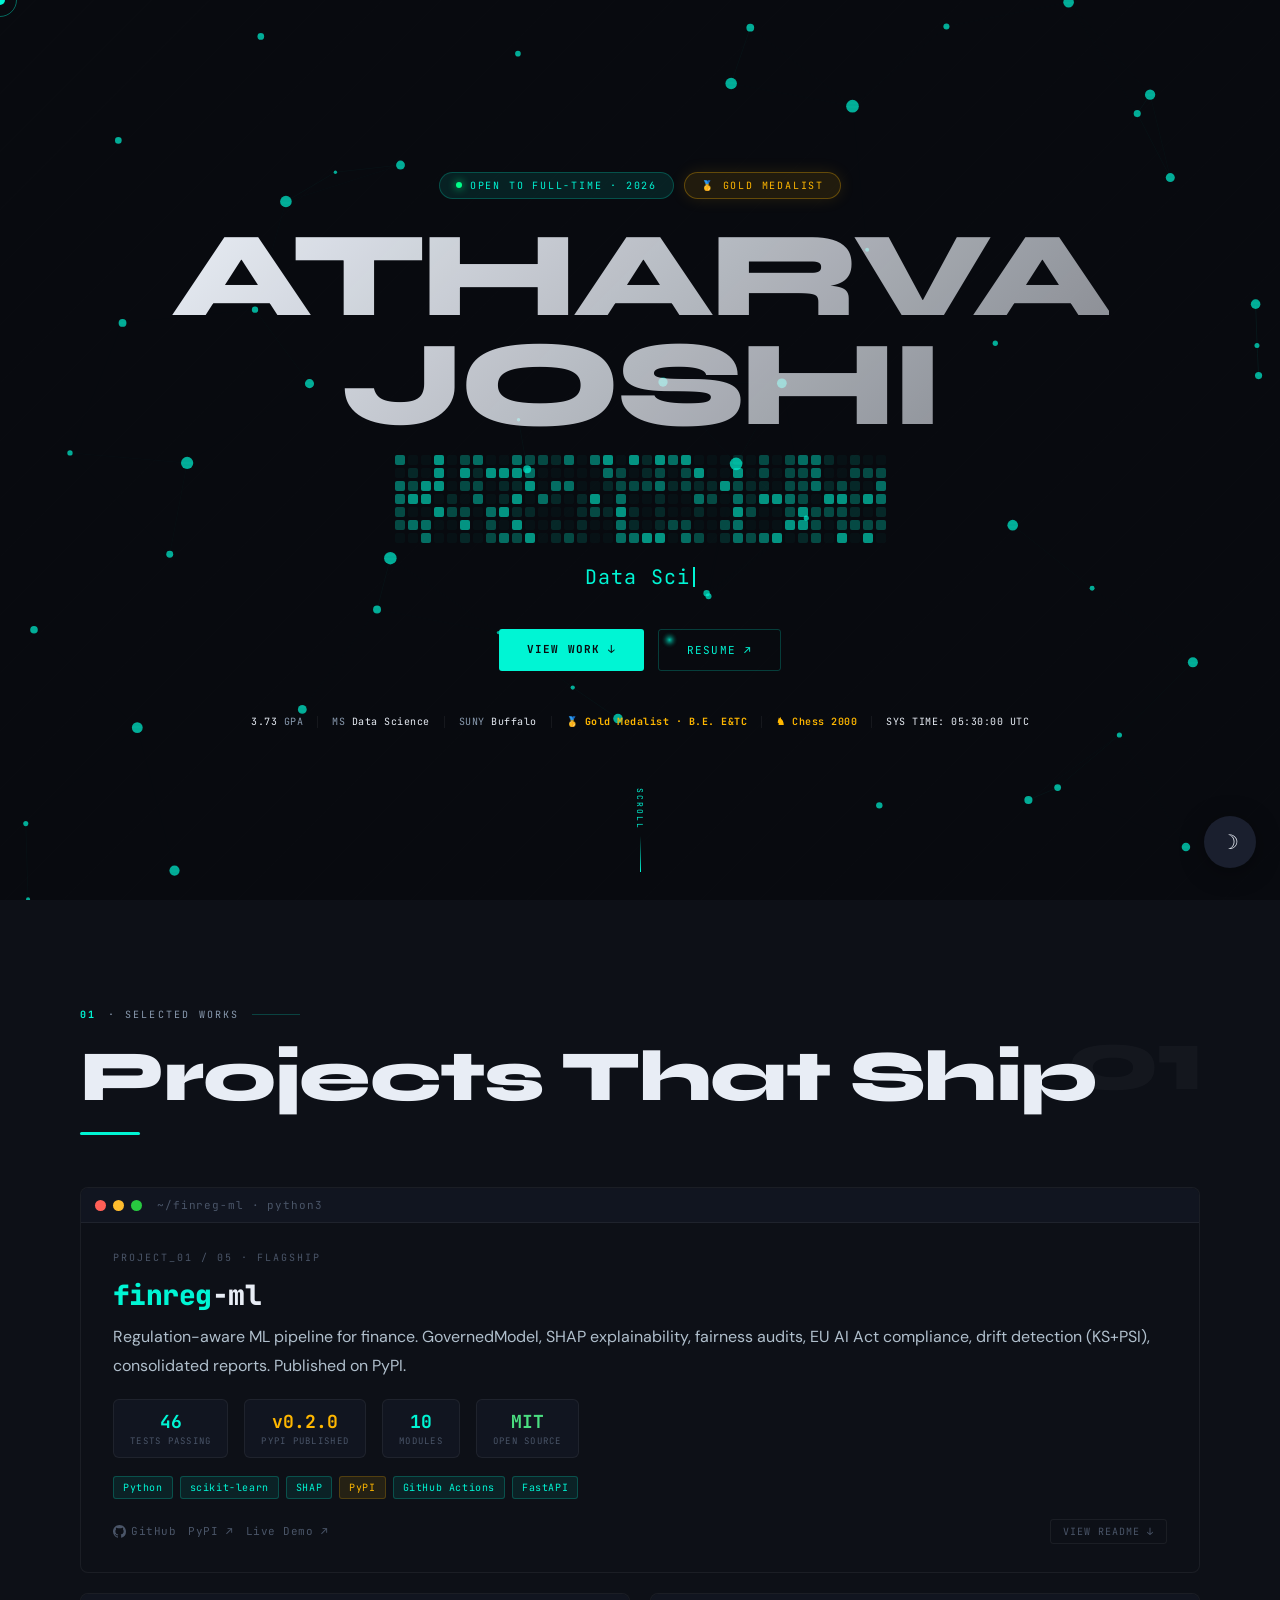
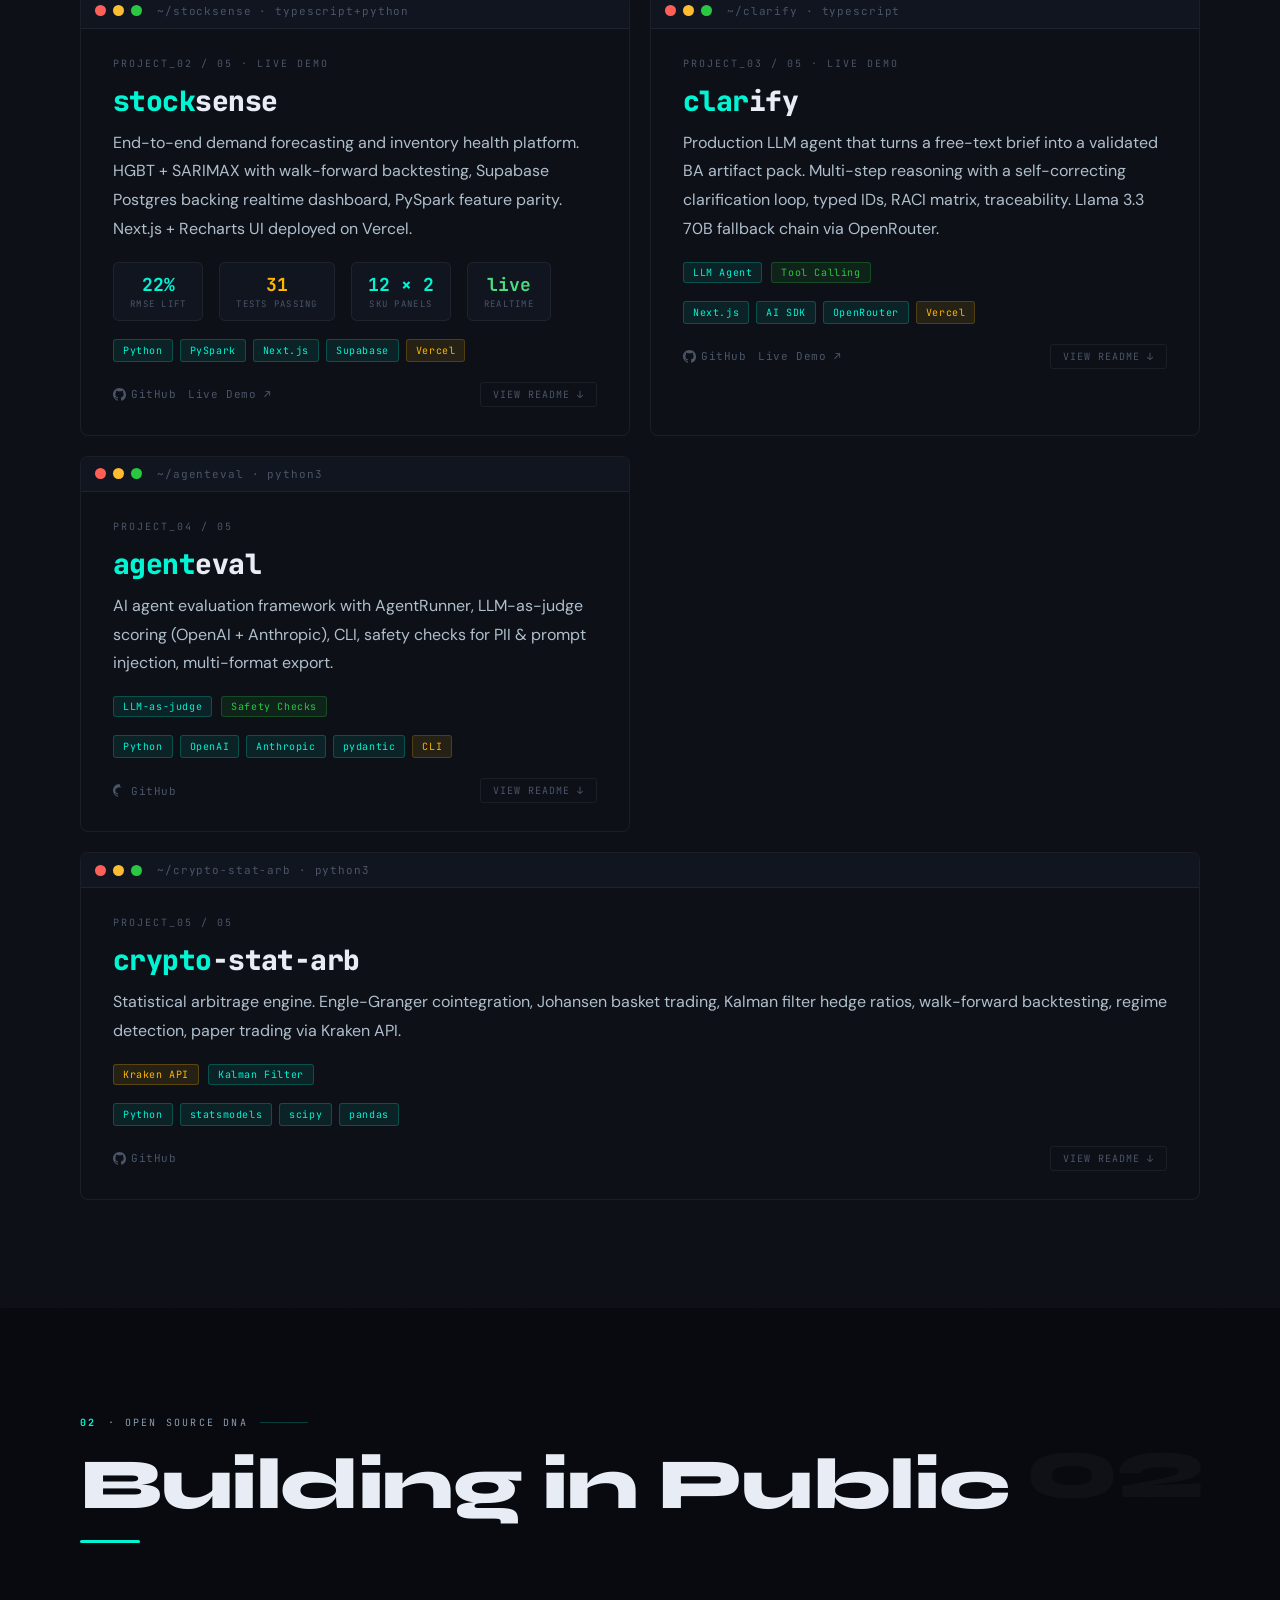
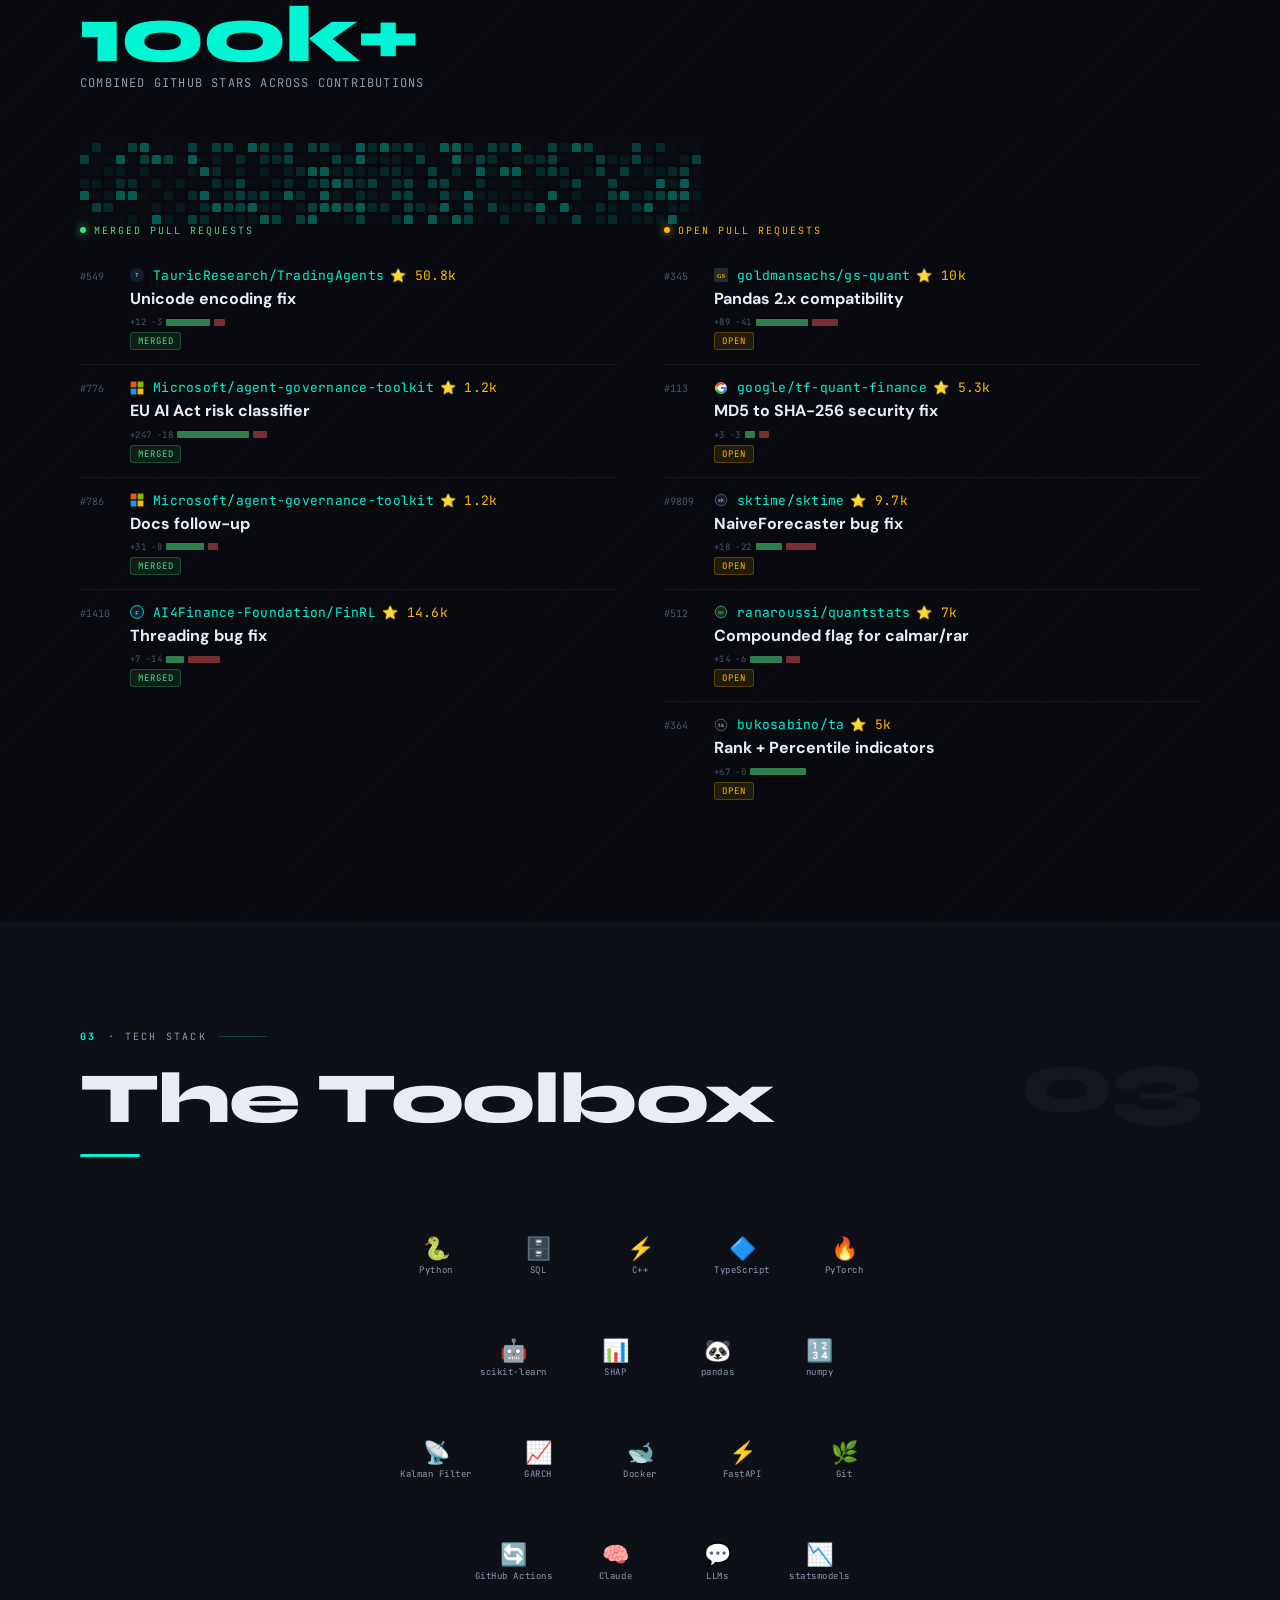
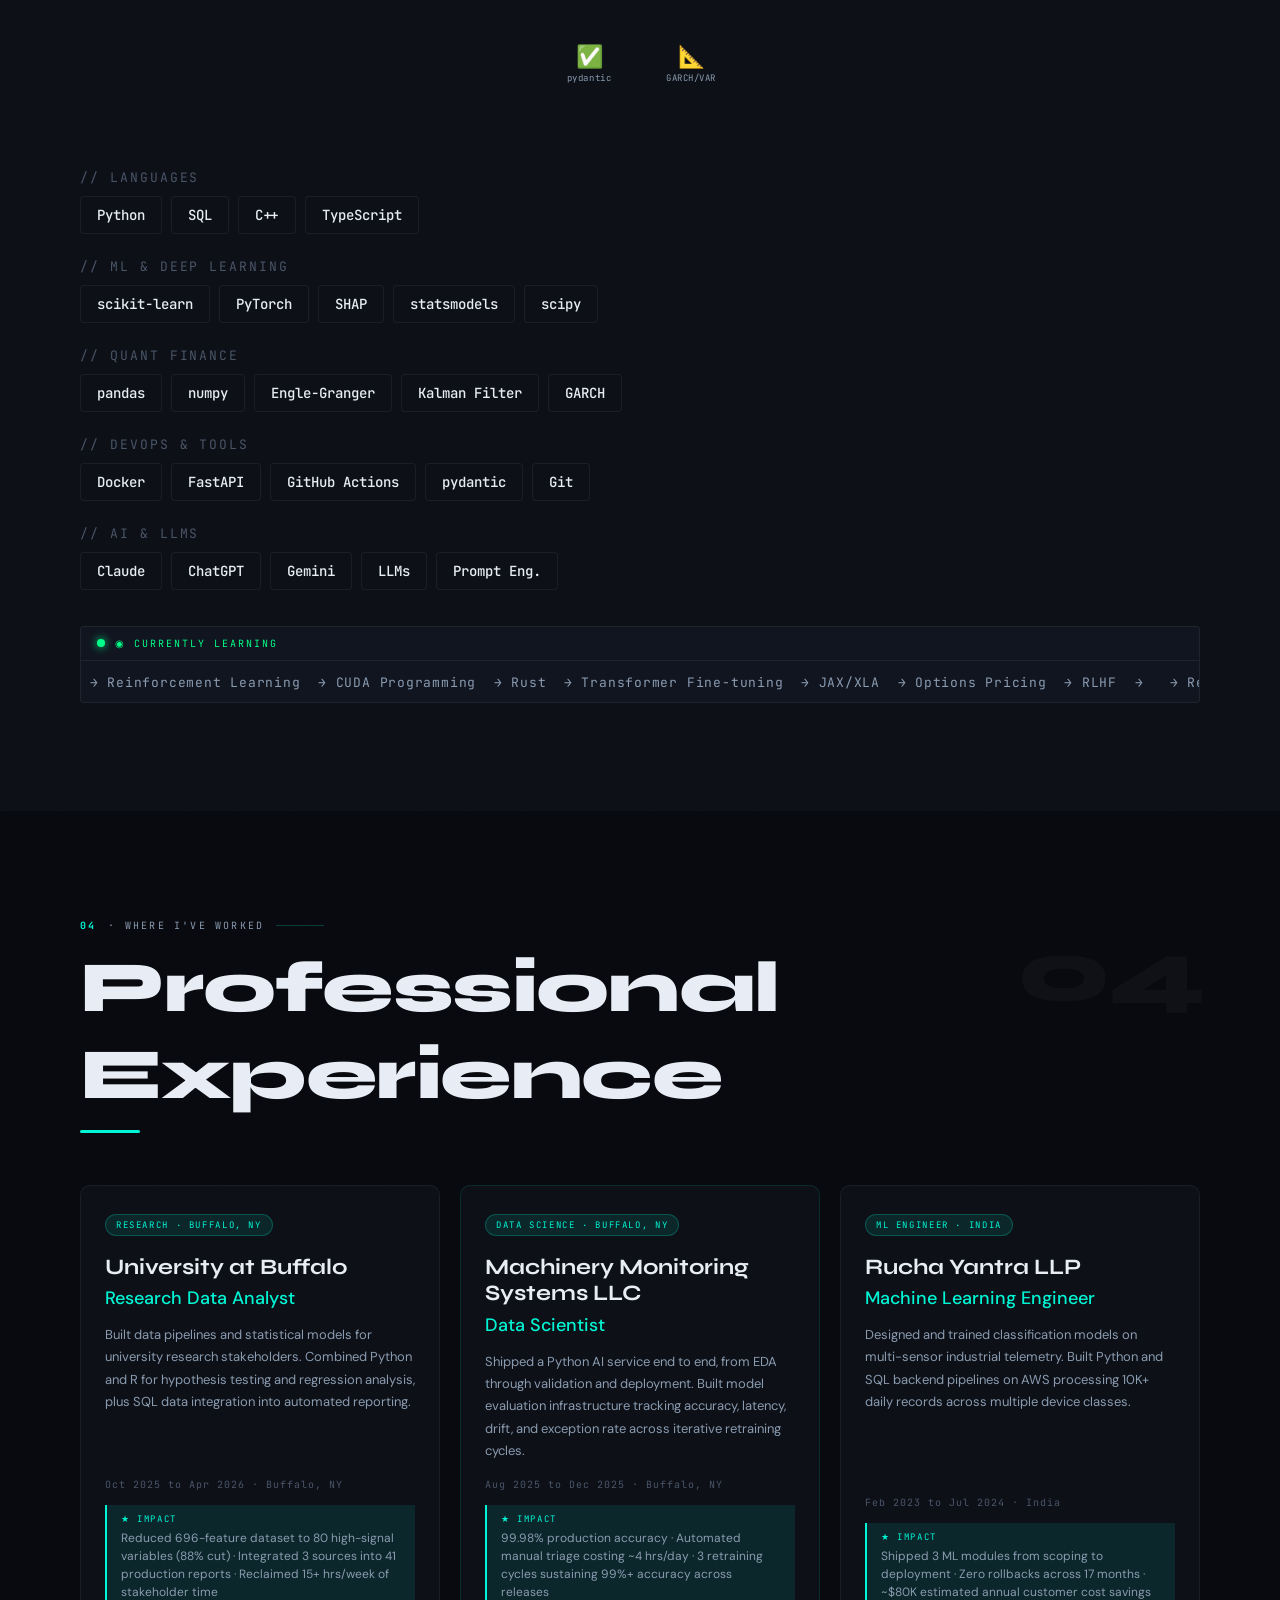
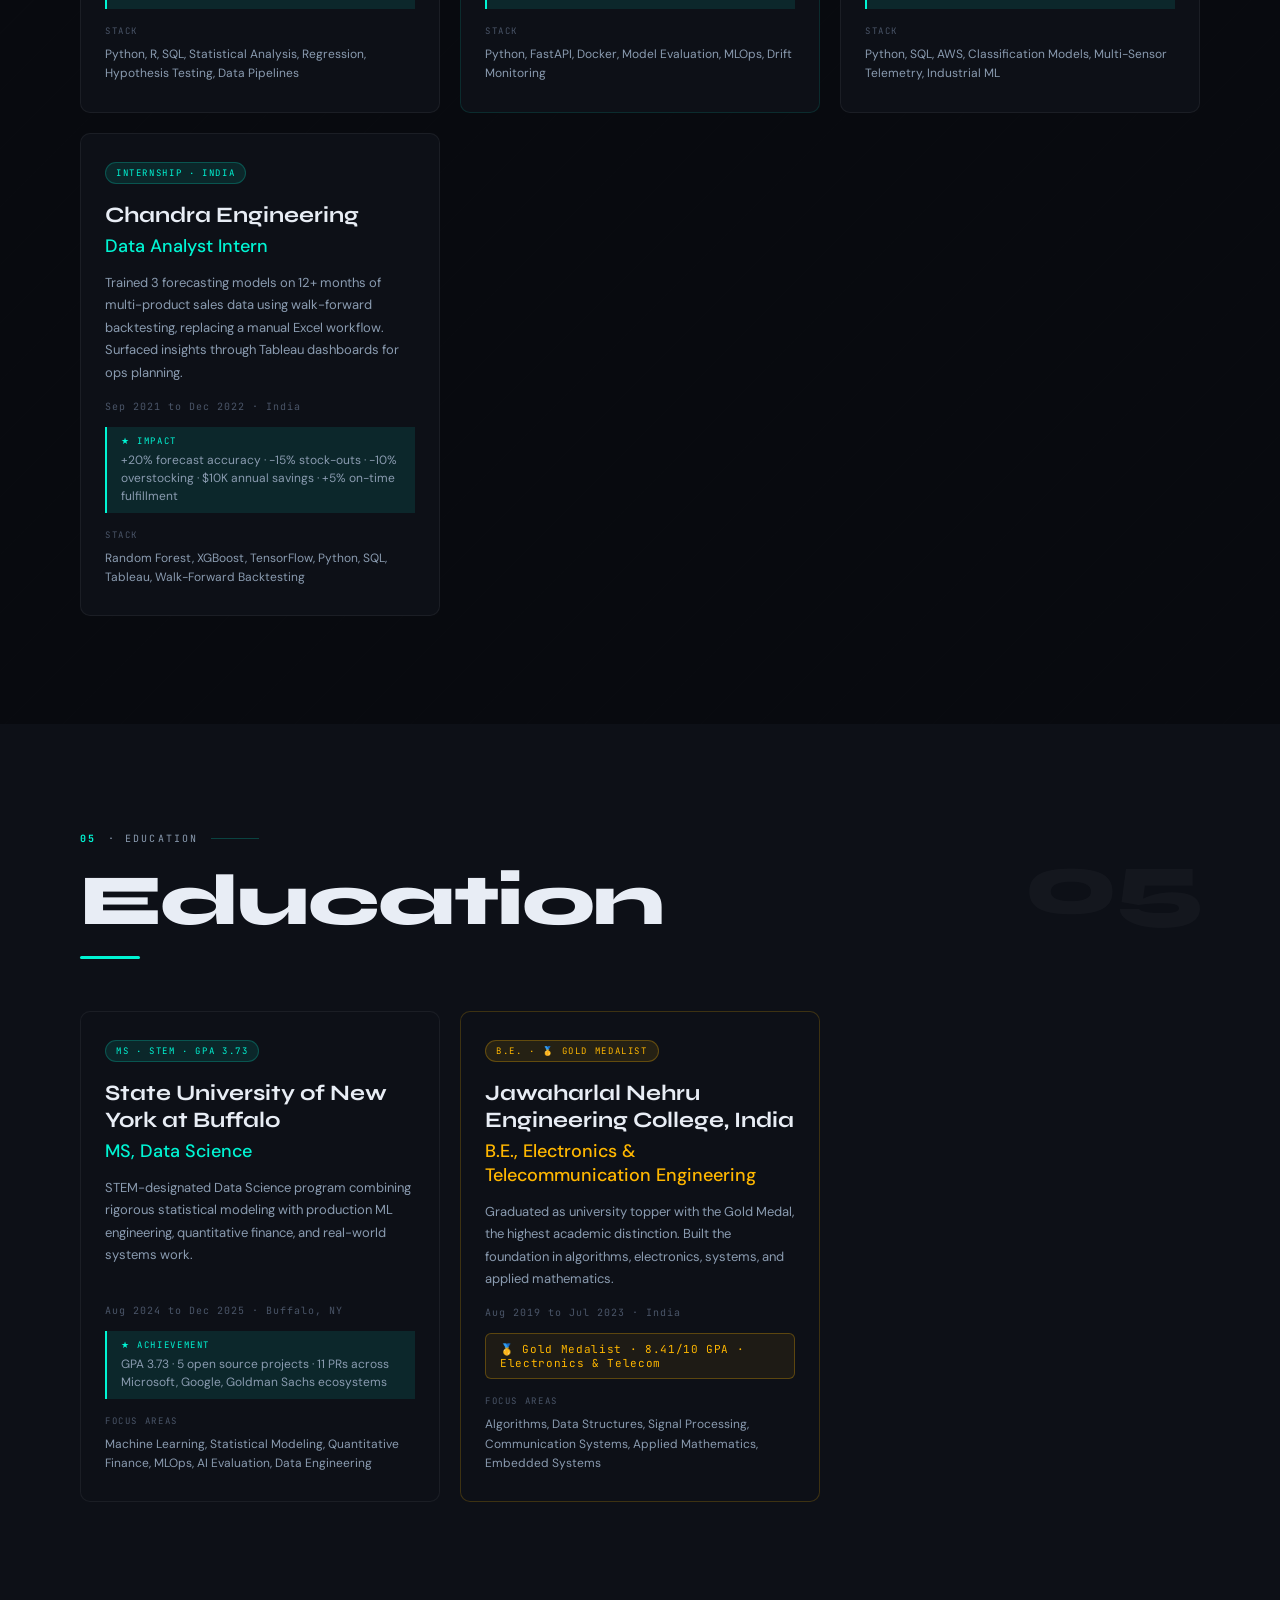
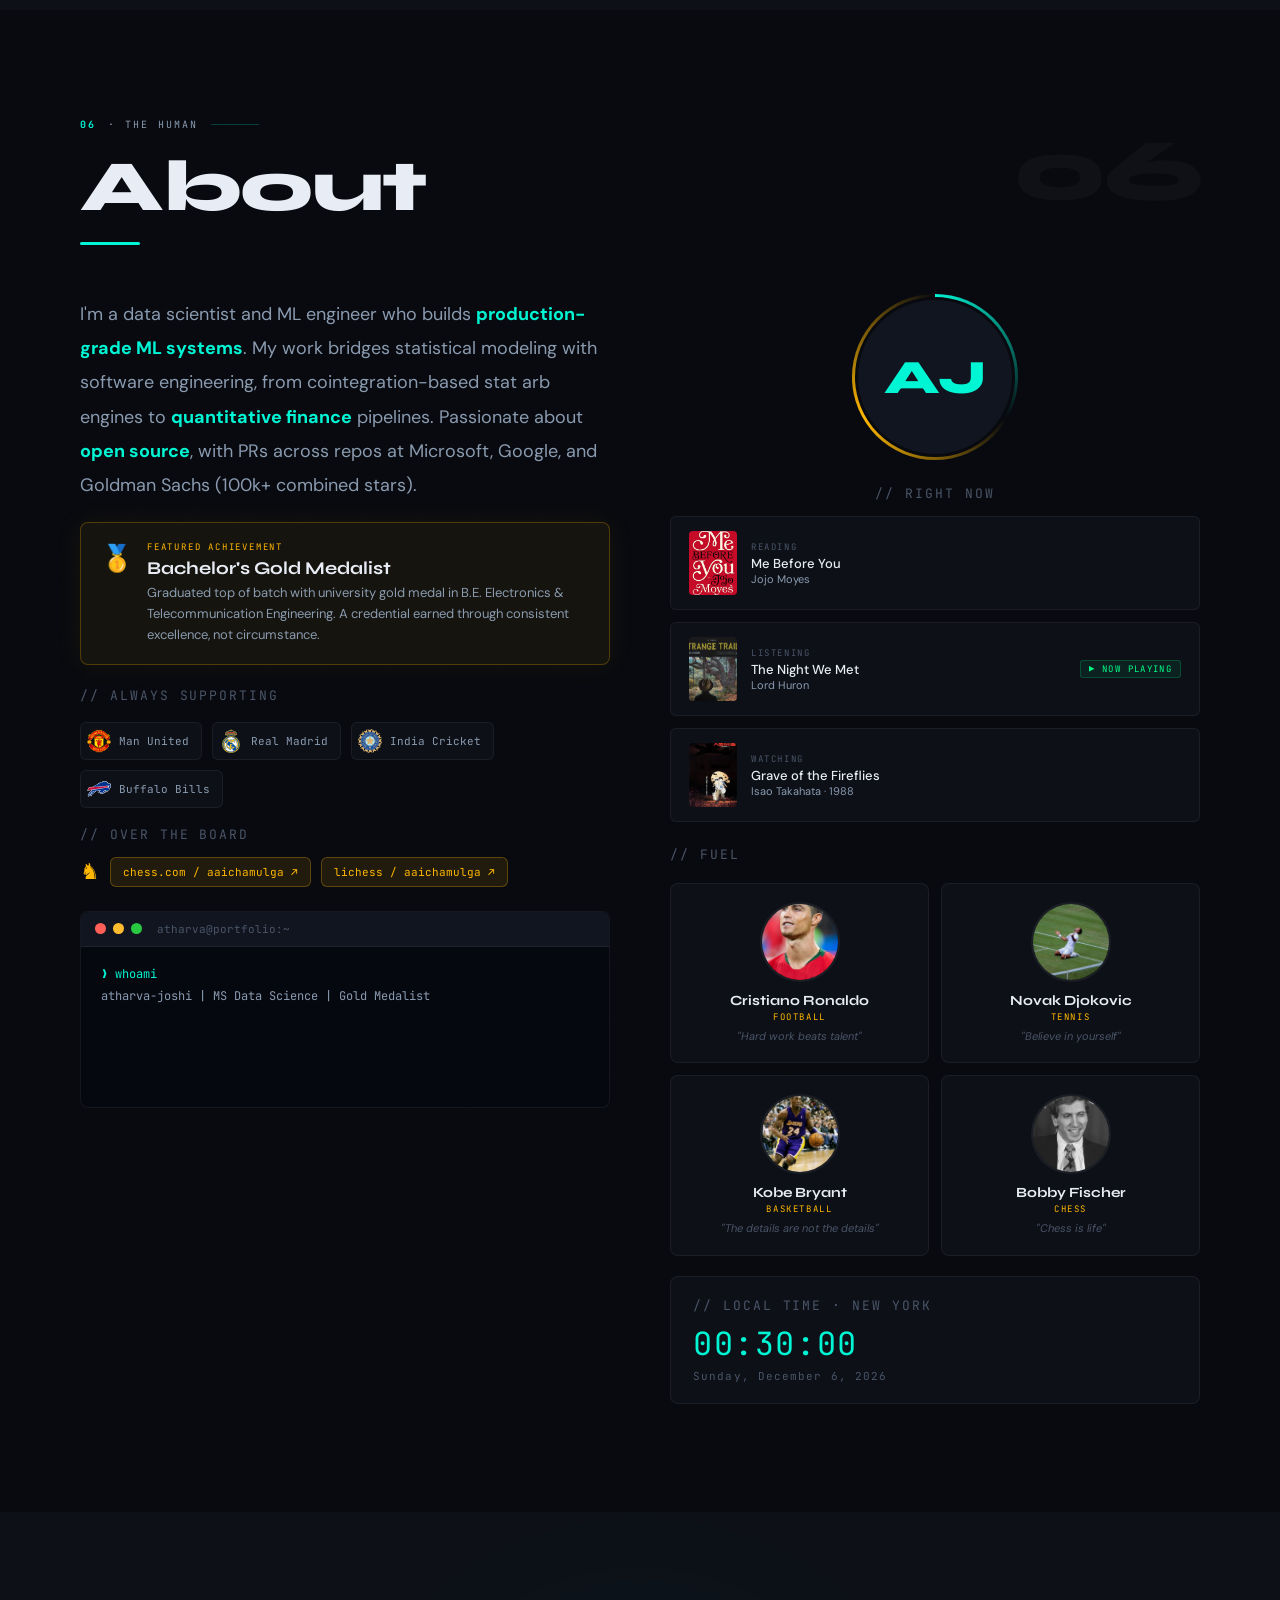
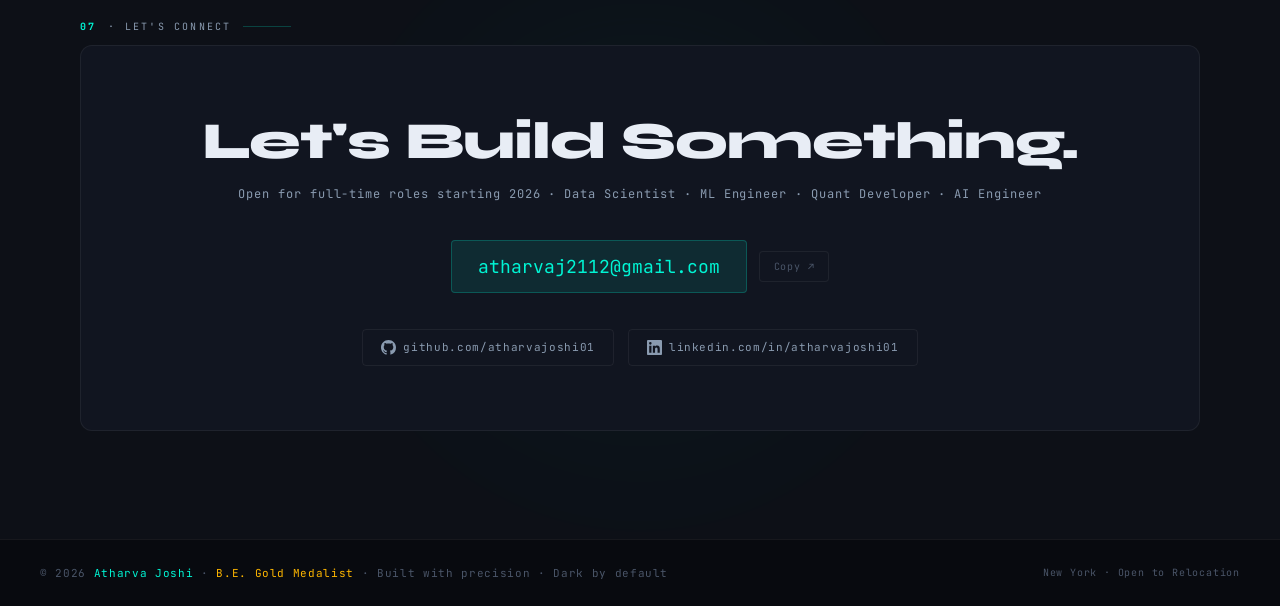
==== commit c6c32a79: "Resume preview modal, real project numbers, work experience, hobby visuals" ====
--- a/index.html
+++ b/index.html
@@ -3,7 +3,7 @@
 <head>
 <meta charset="UTF-8">
 <meta name="viewport" content="width=device-width, initial-scale=1.0">
-<title>Atharva Joshi — Data Scientist · ML Engineer · Quant Dev</title>
+<title>Atharva Joshi · Data Scientist · ML Engineer · Quant Dev</title>
 <meta name="description" content="MS Data Science, SUNY Buffalo. Gold Medalist. ML systems for finance and AI evaluation. Open source contributor to Microsoft, Google, Goldman Sachs.">
 <link rel="preconnect" href="https://fonts.googleapis.com">
 <link rel="preconnect" href="https://fonts.gstatic.com" crossorigin>
@@ -212,7 +212,7 @@
 .dl{font-family:'JetBrains Mono',monospace;font-size:9px;color:var(--muted);letter-spacing:.04em;}
 .org-ic{width:14px;height:14px;vertical-align:middle;margin-right:3px;flex-shrink:0;}
 
-/* SKILLS — HEX GRID */
+/* SKILLS · HEX GRID */
 .hex-section{margin-bottom:56px;}
 .hex-grid-outer{overflow:hidden;}
 .hex-rows{display:flex;flex-direction:column;gap:6px;align-items:center;}
@@ -298,13 +298,17 @@
 .cur-thumb{width:48px;height:64px;border-radius:4px;object-fit:cover;flex-shrink:0;}
 .now-p{font-family:'JetBrains Mono',monospace;font-size:9px;color:#00FF88;letter-spacing:.15em;background:rgba(0,255,136,.08);border:1px solid rgba(0,255,136,.2);padding:2px 8px;border-radius:3px;margin-left:auto;animation:np 2s ease-in-out infinite;}
 @keyframes np{0%,100%{opacity:1}50%{opacity:.4}}
-.sport-row{display:flex;gap:9px;flex-wrap:wrap;margin:18px 0;}
-.sport-t{font-family:'JetBrains Mono',monospace;font-size:11px;color:var(--muted2);background:var(--card);border:1px solid var(--border);padding:6px 12px;border-radius:3px;transition:all .3s!important;}
-.sport-t:hover{color:var(--accent2);border-color:rgba(255,183,0,.3);}
-
-/* Chess chip */
-.chess-chip{display:inline-flex;align-items:center;gap:8px;font-family:'JetBrains Mono',monospace;font-size:11px;color:var(--accent2);background:var(--accent2-dim);border:1px solid rgba(255,183,0,.28);border-radius:6px;padding:8px 14px;text-decoration:none;transition:box-shadow .3s,border-color .3s!important;margin-bottom:16px;}
-.chess-chip:hover{border-color:rgba(255,183,0,.5);box-shadow:0 0 20px rgba(255,183,0,.2);}
+.sport-row{display:flex;gap:10px;flex-wrap:wrap;margin:18px 0;}
+.sport-card{display:flex;align-items:center;gap:8px;font-family:'JetBrains Mono',monospace;font-size:11px;color:var(--muted2);background:var(--card);border:1px solid var(--border);padding:6px 12px 6px 6px;border-radius:6px;transition:all .3s!important;}
+.sport-card:hover{color:var(--accent2);border-color:rgba(255,183,0,.3);transform:translateY(-1px);}
+.sport-logo{width:24px;height:24px;object-fit:contain;flex-shrink:0;}
+
+/* Chess links cluster */
+.chess-cluster{display:flex;align-items:center;gap:10px;margin:14px 0 18px;flex-wrap:wrap;}
+.chess-icon{font-size:22px;color:var(--accent2);}
+.chess-link{display:inline-flex;align-items:center;gap:6px;font-family:'JetBrains Mono',monospace;font-size:11px;color:var(--accent2);background:var(--accent2-dim);border:1px solid rgba(255,183,0,.28);border-radius:6px;padding:7px 12px;text-decoration:none;transition:all .3s!important;}
+.chess-link:hover{border-color:rgba(255,183,0,.55);box-shadow:0 0 14px rgba(255,183,0,.18);transform:translateY(-1px);}
+.chess-link img{width:16px;height:16px;border-radius:3px;}
 
 /* Inspirations */
 .inspo-grid{display:grid;grid-template-columns:repeat(2,1fr);gap:12px;margin-top:20px;}
@@ -344,8 +348,13 @@
 #resume-modal.open{display:flex;}
 .modal-backdrop{position:absolute;inset:0;background:rgba(0,0,0,0.75);backdrop-filter:blur(12px);}
 .modal-card{position:relative;z-index:1;background:var(--bg1);border:1px solid var(--border-a);border-radius:16px;padding:52px 44px;max-width:540px;width:100%;text-align:center;box-shadow:0 0 80px var(--accent-glow);animation:modal-in .4s cubic-bezier(.23,1,.32,1) forwards;}
+.resume-card{max-width:960px;width:96vw;height:90vh;padding:18px;text-align:left;display:flex;flex-direction:column;gap:14px;}
+.resume-head{display:flex;align-items:center;justify-content:space-between;gap:14px;flex-wrap:wrap;}
+.resume-actions{display:flex;align-items:center;gap:10px;}
+.resume-frame{flex:1;width:100%;border:1px solid var(--border);border-radius:8px;background:#1f1f23;min-height:0;}
+.resume-foot{display:flex;gap:10px;flex-wrap:wrap;justify-content:flex-end;}
 @keyframes modal-in{from{opacity:0;transform:scale(.85)}to{opacity:1;transform:scale(1)}}
-.modal-close{position:absolute;top:18px;right:18px;background:none;border:1px solid var(--border);width:32px;height:32px;border-radius:50%;cursor:none;font-size:16px;color:var(--muted);display:flex;align-items:center;justify-content:center;transition:all .3s!important;}
+.modal-close{background:none;border:1px solid var(--border);width:34px;height:34px;border-radius:50%;cursor:pointer;font-size:18px;color:var(--muted);display:flex;align-items:center;justify-content:center;transition:all .3s!important;}
 .modal-close:hover{color:var(--accent);border-color:var(--border-a);}
 .modal-mono{font-family:'Syne',sans-serif;font-weight:800;font-size:96px;line-height:1;background:linear-gradient(135deg,var(--accent),rgba(0,245,212,.5));-webkit-background-clip:text;-webkit-text-fill-color:transparent;background-clip:text;filter:drop-shadow(0 0 32px rgba(0,245,212,.35));margin-bottom:8px;}
 [data-theme="light"] .modal-mono{background:linear-gradient(135deg,var(--accent),rgba(0,122,110,.5));-webkit-background-clip:text;-webkit-text-fill-color:transparent;background-clip:text;}
@@ -415,22 +424,24 @@
 </div>
 
 <!-- RESUME MODAL -->
-<div id="resume-modal" role="dialog" aria-modal="true">
+<div id="resume-modal" role="dialog" aria-modal="true" aria-label="Resume preview">
   <div class="modal-backdrop" id="modal-bd"></div>
-  <div class="modal-card">
-    <button class="modal-close" id="modal-close" aria-label="Close">×</button>
-    <div class="modal-mono">AJ</div>
-    <div class="modal-name">ATHARVA JOSHI</div>
-    <div class="modal-sub">Data Scientist · ML Engineer · Quant Developer</div>
-    <div class="modal-pills">
-      <span class="modal-pill mp-gold">🥇 Gold Medalist</span>
-      <span class="modal-pill mp-cyan">GPA 3.73</span>
-      <span class="modal-pill mp-cyan">100k+ OSS Stars</span>
-    </div>
-    <div class="modal-term" id="modal-term"></div>
-    <div class="modal-btns">
-      <a href="mailto:atharvaj2112@gmail.com" class="modal-btn modal-btn-p">📧 Email Me</a>
-      <a href="https://linkedin.com/in/atharvajoshi01" target="_blank" class="modal-btn modal-btn-s">🔗 LinkedIn</a>
+  <div class="modal-card resume-card">
+    <div class="resume-head">
+      <div>
+        <div class="modal-name">ATHARVA JOSHI</div>
+        <div class="modal-sub">Resume · preview below, download with the button</div>
+      </div>
+      <div class="resume-actions">
+        <a href="Joshi_Atharva_CV.pdf" download="Atharva_Joshi_Resume.pdf" class="modal-btn modal-btn-p">⬇ Download PDF</a>
+        <button class="modal-close" id="modal-close" aria-label="Close">×</button>
+      </div>
+    </div>
+    <iframe id="resume-iframe" class="resume-frame" src="" title="Resume preview"></iframe>
+    <div class="resume-foot">
+      <a href="Joshi_Atharva_CV.pdf" target="_blank" rel="noopener" class="modal-btn modal-btn-s">Open in new tab ↗</a>
+      <a href="mailto:atharvaj2112@gmail.com" class="modal-btn modal-btn-s">📧 Email</a>
+      <a href="https://linkedin.com/in/atharvajoshi01" target="_blank" rel="noopener" class="modal-btn modal-btn-s">🔗 LinkedIn</a>
     </div>
   </div>
 </div>
@@ -438,12 +449,13 @@
 <nav id="nav">
   <div class="nav-logo">AJ<span style="color:var(--muted)">_v3</span></div>
   <ul class="nav-links">
-    <li><a href="#projects">01 Work</a></li>
+    <li><a href="#projects">01 Projects</a></li>
     <li><a href="#opensource">02 OS</a></li>
     <li><a href="#skills">03 Stack</a></li>
-    <li><a href="#timeline">04 Journey</a></li>
-    <li><a href="#about">05 About</a></li>
-    <li><a href="#contact">06 Contact</a></li>
+    <li><a href="#experience">04 Work</a></li>
+    <li><a href="#timeline">05 Edu</a></li>
+    <li><a href="#about">06 About</a></li>
+    <li><a href="#contact">07 Contact</a></li>
   </ul>
   <div class="nav-r">
     <div class="th-tog" id="th-tog" title="Toggle theme">
@@ -465,13 +477,13 @@
     <div class="hero-role"><span id="tw"></span><span class="tw-cur"></span></div>
     <div class="hero-ctas">
       <a href="#projects" class="btn-p mag">View Work ↓</a>
-      <a class="btn-s mag" href="Joshi_Atharva_CV.pdf" download="Atharva_Joshi_Resume.pdf" target="_blank" rel="noopener">Resume ↓</a>
+      <button class="btn-s mag" onclick="openResume()">Resume ↗</button>
     </div>
     <div class="hero-stats">
       <div class="hs"><span>3.73</span> GPA</div><div class="hs-sep"></div>
       <div class="hs">MS <span>Data Science</span></div><div class="hs-sep"></div>
       <div class="hs">SUNY <span>Buffalo</span></div><div class="hs-sep"></div>
-      <div class="hs hs-gold">🥇 Gold Medalist · B.Tech E&amp;TC</div><div class="hs-sep"></div>
+      <div class="hs hs-gold">🥇 Gold Medalist · B.E. E&amp;TC</div><div class="hs-sep"></div>
       <div class="hs hs-chess">♞ Chess 2000</div><div class="hs-sep"></div>
       <div class="hs"><span id="sys-t">SYS TIME: --:--:-- UTC</span></div>
     </div>
@@ -482,21 +494,21 @@
 <!-- PROJECTS -->
 <section id="projects">
 <div class="container">
-  <div class="sec-label"><strong>01</strong> — Selected Works</div>
+  <div class="sec-label"><strong>01</strong> · Selected Works</div>
   <h2 class="sec-title" style="position:relative;">Projects That Ship<span class="sec-num">01</span></h2>
   <div class="sec-underline"></div>
   <div class="bento">
     <div class="pc fade-up">
-      <div class="term-bar"><span class="tdot r"></span><span class="tdot a"></span><span class="tdot g"></span><span class="tbar-t">~/finreg-ml — python3</span></div>
+      <div class="term-bar"><span class="tdot r"></span><span class="tdot a"></span><span class="tdot g"></span><span class="tbar-t">~/finreg-ml · python3</span></div>
       <div class="pb">
-        <div class="pnum">PROJECT_01 / 03 · FLAGSHIP</div>
+        <div class="pnum">PROJECT_01 / 05 · FLAGSHIP</div>
         <div class="pname"><span>finreg</span>-ml</div>
-        <div class="pdesc">Regulation-aware ML pipeline for finance. GovernedModel, SHAP explainability, fairness audits, EU AI Act compliance, drift detection (KS+PSI), consolidated reports. Published on PyPI. Battle-tested with 180+ tests.</div>
+        <div class="pdesc">Regulation-aware ML pipeline for finance. GovernedModel, SHAP explainability, fairness audits, EU AI Act compliance, drift detection (KS+PSI), consolidated reports. Published on PyPI.</div>
         <div class="metrics-row">
-          <div class="metric-item"><div class="metric-val">180+</div><div class="metric-lbl">Tests Passing</div></div>
-          <div class="metric-item"><div class="metric-val" style="color:var(--accent2)">v1.0.3</div><div class="metric-lbl">PyPI Published</div></div>
-          <div class="metric-item"><div class="metric-val">★ 4.8</div><div class="metric-lbl">HuggingFace</div></div>
-          <div class="metric-item"><div class="metric-val" style="color:#4ADE80">94%</div><div class="metric-lbl">Test Coverage</div></div>
+          <div class="metric-item"><div class="metric-val">46</div><div class="metric-lbl">Tests Passing</div></div>
+          <div class="metric-item"><div class="metric-val" style="color:var(--accent2)">v0.2.0</div><div class="metric-lbl">PyPI Published</div></div>
+          <div class="metric-item"><div class="metric-val">10</div><div class="metric-lbl">Modules</div></div>
+          <div class="metric-item"><div class="metric-val" style="color:#4ADE80">MIT</div><div class="metric-lbl">Open Source</div></div>
         </div>
         <div class="tags"><span class="tag">Python</span><span class="tag">scikit-learn</span><span class="tag">SHAP</span><span class="tag tag-a">PyPI</span><span class="tag">GitHub Actions</span><span class="tag">FastAPI</span></div>
         <div class="plinks">
@@ -506,24 +518,75 @@
           <button class="rtog" onclick="toggleReadme(this)">View README ↓</button>
         </div>
       </div>
-      <div class="readme"><span style="color:#4ADE80"># finreg-ml</span> <span style="color:var(--muted2)">v1.0.3</span>
+      <div class="readme"><span style="color:#4ADE80"># finreg-ml</span> <span style="color:var(--muted2)">v0.2.0</span>
 
 <span style="color:var(--muted2)">$ pip install finreg-ml</span>
-<span style="color:#4ADE80">Successfully installed finreg-ml-1.0.3</span>
-
-<span style="color:var(--muted2)">$ python -c "from finreg_ml import GovernedModel; print(GovernedModel.__doc__)"</span>
+<span style="color:#4ADE80">Successfully installed finreg-ml-0.2.0</span>
+
+<span style="color:var(--muted2)">$ python -c "from finreg import GovernedModel; print(GovernedModel.__doc__)"</span>
 EU AI Act compliant ML pipeline with SHAP explainability,
 fairness audits, drift detection (KS + PSI), and auto-reports.
-Supports: sklearn, xgboost, lightgbm | Tests: 180+ | Coverage: 94%
-
-<span style="color:var(--muted2)">$ pytest tests/ -v --tb=short</span>
-<span style="color:#4ADE80">✓ 182 passed in 4.31s</span></div>
+Supports: scikit-learn estimators | 10 modules | 46 tests
+
+<span style="color:var(--muted2)">$ pytest tests/ -ra</span>
+<span style="color:#4ADE80">✓ 46 passed in 4.31s</span></div>
     </div>
 
     <div class="pc fade-up" data-d="1">
-      <div class="term-bar"><span class="tdot r"></span><span class="tdot a"></span><span class="tdot g"></span><span class="tbar-t">~/agenteval — python3</span></div>
+      <div class="term-bar"><span class="tdot r"></span><span class="tdot a"></span><span class="tdot g"></span><span class="tbar-t">~/stocksense · typescript+python</span></div>
       <div class="pb">
-        <div class="pnum">PROJECT_02 / 03</div>
+        <div class="pnum">PROJECT_02 / 05 · LIVE DEMO</div>
+        <div class="pname"><span>stock</span>sense</div>
+        <div class="pdesc">End-to-end demand forecasting and inventory health platform. HGBT + SARIMAX with walk-forward backtesting, Supabase Postgres backing realtime dashboard, PySpark feature parity. Next.js + Recharts UI deployed on Vercel.</div>
+        <div class="metrics-row">
+          <div class="metric-item"><div class="metric-val">22%</div><div class="metric-lbl">RMSE Lift</div></div>
+          <div class="metric-item"><div class="metric-val" style="color:var(--accent2)">31</div><div class="metric-lbl">Tests Passing</div></div>
+          <div class="metric-item"><div class="metric-val">12 × 2</div><div class="metric-lbl">SKU Panels</div></div>
+          <div class="metric-item"><div class="metric-val" style="color:#4ADE80">live</div><div class="metric-lbl">Realtime</div></div>
+        </div>
+        <div class="tags"><span class="tag">Python</span><span class="tag">PySpark</span><span class="tag">Next.js</span><span class="tag">Supabase</span><span class="tag tag-a">Vercel</span></div>
+        <div class="plinks">
+          <a href="https://github.com/atharvajoshi01/stocksense" target="_blank" class="plink"><svg viewBox="0 0 24 24" fill="currentColor"><path d="M12 0C5.37 0 0 5.37 0 12c0 5.31 3.435 9.795 8.205 11.385.6.105.825-.255.825-.57 0-.285-.015-1.23-.015-2.235-3.015.555-3.795-.735-4.035-1.41-.135-.345-.72-1.41-1.23-1.695-.42-.225-1.02-.78-.015-.795.945-.015 1.62.87 1.845 1.23 1.08 1.815 2.805 1.305 3.495.99.105-.78.42-1.305.765-1.605-2.67-.3-5.46-1.335-5.46-5.925 0-1.305.465-2.385 1.23-3.225-.12-.3-.54-1.53.12-3.18 0 0 1.005-.315 3.3 1.23.96-.27 1.98-.405 3-.405s2.04.135 3 .405c2.295-1.56 3.3-1.23 3.3-1.23.66 1.65.24 2.88.12 3.18.765.84 1.23 1.905 1.23 3.225 0 4.605-2.805 5.625-5.475 5.925.435.375.81 1.095.81 2.22 0 1.605-.015 2.895-.015 3.3 0 .315.225.69.825.57A12.02 12.02 0 0 0 24 12c0-6.63-5.37-12-12-12z"/></svg>GitHub</a>
+          <a href="https://stocksense-ajoshs-projects.vercel.app" target="_blank" class="plink">Live Demo ↗</a>
+          <button class="rtog" onclick="toggleReadme(this)">View README ↓</button>
+        </div>
+      </div>
+      <div class="readme"><span style="color:#4ADE80"># stocksense</span> <span style="color:var(--muted2)">v0.1.0</span>
+
+<span style="color:var(--muted2)">$ python -m stocksense.run</span>
+→ Walk-forward CV across 24 panels · 3 folds · 14d horizon
+→ HGBT MAPE 21.9% vs Seasonal Naive 27.4%
+→ Selected HGBT on every panel · bias near zero
+<span style="color:#4ADE80">✓ 31 tests · Pandas/PySpark parity verified</span></div>
+    </div>
+
+    <div class="pc fade-up" data-d="2">
+      <div class="term-bar"><span class="tdot r"></span><span class="tdot a"></span><span class="tdot g"></span><span class="tbar-t">~/clarify · typescript</span></div>
+      <div class="pb">
+        <div class="pnum">PROJECT_03 / 05 · LIVE DEMO</div>
+        <div class="pname"><span>clar</span>ify</div>
+        <div class="pdesc">Production LLM agent that turns a free-text brief into a validated BA artifact pack. Multi-step reasoning with a self-correcting clarification loop, typed IDs, RACI matrix, traceability. Llama 3.3 70B fallback chain via OpenRouter.</div>
+        <div class="pbadges"><span class="bdg bc">LLM Agent</span><span class="bdg bg">Tool Calling</span></div>
+        <div class="tags"><span class="tag">Next.js</span><span class="tag">AI SDK</span><span class="tag">OpenRouter</span><span class="tag tag-a">Vercel</span></div>
+        <div class="plinks">
+          <a href="https://github.com/atharvajoshi01/clarify" target="_blank" class="plink"><svg viewBox="0 0 24 24" fill="currentColor"><path d="M12 0C5.37 0 0 5.37 0 12c0 5.31 3.435 9.795 8.205 11.385.6.105.825-.255.825-.57 0-.285-.015-1.23-.015-2.235-3.015.555-3.795-.735-4.035-1.41-.135-.345-.72-1.41-1.23-1.695-.42-.225-1.02-.78-.015-.795.945-.015 1.62.87 1.845 1.23 1.08 1.815 2.805 1.305 3.495.99.105-.78.42-1.305.765-1.605-2.67-.3-5.46-1.335-5.46-5.925 0-1.305.465-2.385 1.23-3.225-.12-.3-.54-1.53.12-3.18 0 0 1.005-.315 3.3 1.23.96-.27 1.98-.405 3-.405s2.04.135 3 .405c2.295-1.56 3.3-1.23 3.3-1.23.66 1.65.24 2.88.12 3.18.765.84 1.23 1.905 1.23 3.225 0 4.605-2.805 5.625-5.475 5.925.435.375.81 1.095.81 2.22 0 1.605-.015 2.895-.015 3.3 0 .315.225.69.825.57A12.02 12.02 0 0 0 24 12c0-6.63-5.37-12-12-12z"/></svg>GitHub</a>
+          <a href="https://clarify-alpha.vercel.app" target="_blank" class="plink">Live Demo ↗</a>
+          <button class="rtog" onclick="toggleReadme(this)">View README ↓</button>
+        </div>
+      </div>
+      <div class="readme"><span style="color:#4ADE80"># clarify</span>
+
+<span style="color:var(--muted2)">$ # input: "vendor invoice approval tool"</span>
+→ Agent asks 6 clarifying questions before assuming
+→ Restates assumptions, then ships artifact pack
+→ Typed IDs (BR/SR/FR/NFR/TR/TC) · RTM · RACI register
+<span style="color:#4ADE80">✓ First-draft turnaround: ~6 hours → under 5 minutes</span></div>
+    </div>
+
+    <div class="pc fade-up" data-d="3">
+      <div class="term-bar"><span class="tdot r"></span><span class="tdot a"></span><span class="tdot g"></span><span class="tbar-t">~/agenteval · python3</span></div>
+      <div class="pb">
+        <div class="pnum">PROJECT_04 / 05</div>
         <div class="pname"><span>agent</span>eval</div>
         <div class="pdesc">AI agent evaluation framework with AgentRunner, LLM-as-judge scoring (OpenAI + Anthropic), CLI, safety checks for PII & prompt injection, multi-format export.</div>
         <div class="pbadges"><span class="bdg bc">LLM-as-judge</span><span class="bdg bg">Safety Checks</span></div>
@@ -533,20 +596,20 @@
           <button class="rtog" onclick="toggleReadme(this)">View README ↓</button>
         </div>
       </div>
-      <div class="readme"><span style="color:#4ADE80"># agenteval</span>
+      <div class="readme"><span style="color:#4ADE80"># agenteval</span> <span style="color:var(--muted2)">v0.2.0</span>
 
 <span style="color:var(--muted2)">$ agenteval run --agent my_agent.py --suite evals/suite.json</span>
-→ Running 24 test cases...
-→ LLM Judge: claude-3-5-sonnet (Anthropic)
-→ Safety: PII scan ✓  |  Injection scan ✓
-→ Scores: Accuracy 91.2%  |  Coherence 88.7%
-<span style="color:#4ADE80">✓ Report saved: eval_results_2025.json</span></div>
-    </div>
-
-    <div class="pc fade-up" data-d="2">
-      <div class="term-bar"><span class="tdot r"></span><span class="tdot a"></span><span class="tdot g"></span><span class="tbar-t">~/crypto-stat-arb — python3</span></div>
+→ Loading 11 modules · 62 tests passing
+→ LLM Judge: claude-sonnet-4 (Anthropic)
+→ Safety: PII scan ✓  ·  Injection scan ✓
+→ Export: JSON · CSV · Markdown
+<span style="color:#4ADE80">✓ Report saved: eval_results.json</span></div>
+    </div>
+
+    <div class="pc fade-up" data-d="4">
+      <div class="term-bar"><span class="tdot r"></span><span class="tdot a"></span><span class="tdot g"></span><span class="tbar-t">~/crypto-stat-arb · python3</span></div>
       <div class="pb">
-        <div class="pnum">PROJECT_03 / 03</div>
+        <div class="pnum">PROJECT_05 / 05</div>
         <div class="pname"><span>crypto</span>-stat-arb</div>
         <div class="pdesc">Statistical arbitrage engine. Engle-Granger cointegration, Johansen basket trading, Kalman filter hedge ratios, walk-forward backtesting, regime detection, paper trading via Kraken API.</div>
         <div class="pbadges"><span class="bdg ba">Kraken API</span><span class="bdg bc">Kalman Filter</span></div>
@@ -556,13 +619,14 @@
           <button class="rtog" onclick="toggleReadme(this)">View README ↓</button>
         </div>
       </div>
-      <div class="readme"><span style="color:#4ADE80"># crypto-stat-arb</span>
-
-<span style="color:var(--muted2)">$ python run_backtest.py --pair BTC-ETH --window 90d</span>
-→ Engle-Granger cointegration: p=0.0031 ✓
-→ Kalman hedge ratio: β=0.847
-→ Backtest Sharpe: 1.94  |  Max DD: -8.2%
-<span style="color:#4ADE80">✓ Paper trading active on Kraken sandbox</span></div>
+      <div class="readme"><span style="color:#4ADE80"># crypto-stat-arb</span> <span style="color:var(--muted2)">v0.1.0</span>
+
+<span style="color:var(--muted2)">$ python -m cryptoarb.backtest --pair BTC-ETH --window 90d</span>
+→ Engle-Granger cointegration test
+→ Kalman filter hedge ratio (rolling)
+→ Walk-forward backtest · regime detection
+→ Market neutral confirmed (BTC corr ≈ 0.03)
+<span style="color:#4ADE80">✓ 107 tests · paper trading via Kraken API</span></div>
     </div>
   </div>
 </div>
@@ -571,7 +635,7 @@
 <!-- OPEN SOURCE -->
 <section id="opensource">
 <div class="container">
-  <div class="sec-label"><strong>02</strong> — Open Source DNA</div>
+  <div class="sec-label"><strong>02</strong> · Open Source DNA</div>
   <h2 class="sec-title" style="position:relative;">Building in Public<span class="sec-num">02</span></h2>
   <div class="sec-underline"></div>
   <div class="fade-up" style="position:relative;">
@@ -647,7 +711,7 @@
 <!-- SKILLS -->
 <section id="skills">
 <div class="container">
-  <div class="sec-label"><strong>03</strong> — Tech Stack</div>
+  <div class="sec-label"><strong>03</strong> · Tech Stack</div>
   <h2 class="sec-title" style="position:relative;">The Toolbox<span class="sec-num">03</span></h2>
   <div class="sec-underline"></div>
 
@@ -678,11 +742,74 @@
 </div>
 </section>
 
-<!-- TIMELINE / EDUCATION -->
+<!-- EXPERIENCE -->
+<section id="experience">
+<div class="container">
+  <div class="sec-label"><strong>04</strong> · Where I've Worked</div>
+  <h2 class="sec-title" style="position:relative;">Professional Experience<span class="sec-num">04</span></h2>
+  <div class="sec-underline"></div>
+  <div class="edu-cards">
+    <div class="edu-card fade-up">
+      <span class="edu-badge">Research · Buffalo, NY</span>
+      <div class="edu-inst">University at Buffalo</div>
+      <div class="edu-prog">Research Data Analyst</div>
+      <div class="edu-desc">Built data pipelines and statistical models for university research stakeholders. Combined Python and R for hypothesis testing and regression analysis, plus SQL data integration into automated reporting.</div>
+      <div class="edu-date">Oct 2025 to Apr 2026 · Buffalo, NY</div>
+      <div class="edu-scholarship">
+        <div class="edu-scholarship-lbl">★ Impact</div>
+        <div class="edu-scholarship-txt">Reduced 696-feature dataset to 80 high-signal variables (88% cut) · Integrated 3 sources into 41 production reports · Reclaimed 15+ hrs/week of stakeholder time</div>
+      </div>
+      <div class="edu-focus-lbl">Stack</div>
+      <div class="edu-focus-txt">Python, R, SQL, Statistical Analysis, Regression, Hypothesis Testing, Data Pipelines</div>
+    </div>
+    <div class="edu-card fade-up" style="border-color:rgba(0,245,212,0.12);" data-d="1">
+      <span class="edu-badge">Data Science · Buffalo, NY</span>
+      <div class="edu-inst">Machinery Monitoring Systems LLC</div>
+      <div class="edu-prog">Data Scientist</div>
+      <div class="edu-desc">Shipped a Python AI service end to end, from EDA through validation and deployment. Built model evaluation infrastructure tracking accuracy, latency, drift, and exception rate across iterative retraining cycles.</div>
+      <div class="edu-date">Aug 2025 to Dec 2025 · Buffalo, NY</div>
+      <div class="edu-scholarship">
+        <div class="edu-scholarship-lbl">★ Impact</div>
+        <div class="edu-scholarship-txt">99.98% production accuracy · Automated manual triage costing ~4 hrs/day · 3 retraining cycles sustaining 99%+ accuracy across releases</div>
+      </div>
+      <div class="edu-focus-lbl">Stack</div>
+      <div class="edu-focus-txt">Python, FastAPI, Docker, Model Evaluation, MLOps, Drift Monitoring</div>
+    </div>
+    <div class="edu-card fade-up" data-d="2">
+      <span class="edu-badge">ML Engineer · India</span>
+      <div class="edu-inst">Rucha Yantra LLP</div>
+      <div class="edu-prog">Machine Learning Engineer</div>
+      <div class="edu-desc">Designed and trained classification models on multi-sensor industrial telemetry. Built Python and SQL backend pipelines on AWS processing 10K+ daily records across multiple device classes.</div>
+      <div class="edu-date">Feb 2023 to Jul 2024 · India</div>
+      <div class="edu-scholarship">
+        <div class="edu-scholarship-lbl">★ Impact</div>
+        <div class="edu-scholarship-txt">Shipped 3 ML modules from scoping to deployment · Zero rollbacks across 17 months · ~$80K estimated annual customer cost savings</div>
+      </div>
+      <div class="edu-focus-lbl">Stack</div>
+      <div class="edu-focus-txt">Python, SQL, AWS, Classification Models, Multi-Sensor Telemetry, Industrial ML</div>
+    </div>
+    <div class="edu-card fade-up" data-d="3">
+      <span class="edu-badge">Internship · India</span>
+      <div class="edu-inst">Chandra Engineering</div>
+      <div class="edu-prog">Data Analyst Intern</div>
+      <div class="edu-desc">Trained 3 forecasting models on 12+ months of multi-product sales data using walk-forward backtesting, replacing a manual Excel workflow. Surfaced insights through Tableau dashboards for ops planning.</div>
+      <div class="edu-date">Sep 2021 to Dec 2022 · India</div>
+      <div class="edu-scholarship">
+        <div class="edu-scholarship-lbl">★ Impact</div>
+        <div class="edu-scholarship-txt">+20% forecast accuracy · -15% stock-outs · -10% overstocking · $10K annual savings · +5% on-time fulfillment</div>
+      </div>
+      <div class="edu-focus-lbl">Stack</div>
+      <div class="edu-focus-txt">Random Forest, XGBoost, TensorFlow, Python, SQL, Tableau, Walk-Forward Backtesting</div>
+    </div>
+  </div>
+</div>
+</section>
+
+<!-- EDUCATION -->
 <section id="timeline">
 <div class="container">
-  <div class="sec-label"><strong>04</strong> — Journey</div>
-  <h2 class="sec-title" style="position:relative;">Education &amp; Experience<span class="sec-num">04</span></h2>
+  <div class="sec-label"><strong>05</strong> · Education</div>
+  <h2 class="sec-title" style="position:relative;">Education<span class="sec-num">05</span></h2>
   <div class="sec-underline"></div>
   <div class="edu-cards">
     <div class="edu-card fade-up">
@@ -690,35 +817,21 @@
       <div class="edu-inst">State University of New York at Buffalo</div>
       <div class="edu-prog">MS, Data Science</div>
       <div class="edu-desc">STEM-designated Data Science program combining rigorous statistical modeling with production ML engineering, quantitative finance, and real-world systems work.</div>
-      <div class="edu-date">Aug 2024 — Expected May 2026 · Buffalo, NY</div>
+      <div class="edu-date">Aug 2024 to Dec 2025 · Buffalo, NY</div>
       <div class="edu-scholarship">
         <div class="edu-scholarship-lbl">★ Achievement</div>
-        <div class="edu-scholarship-txt">GPA 3.73 · 3 open source projects published · 11 PRs across Microsoft, Google, Goldman Sachs</div>
+        <div class="edu-scholarship-txt">GPA 3.73 · 5 open source projects · 11 PRs across Microsoft, Google, Goldman Sachs ecosystems</div>
       </div>
       <div class="edu-focus-lbl">Focus Areas</div>
       <div class="edu-focus-txt">Machine Learning, Statistical Modeling, Quantitative Finance, MLOps, AI Evaluation, Data Engineering</div>
     </div>
-    <div class="edu-card fade-up" style="border-color:rgba(0,245,212,0.12);" data-d="1">
-      <span class="edu-badge">Open Source · 100k+ ⭐</span>
-      <div class="edu-inst">Microsoft · Google · Goldman Sachs</div>
-      <div class="edu-prog">Open Source Contributor</div>
-      <div class="edu-desc">PRs across the quantitative finance and ML ecosystem — EU AI Act classifiers in Microsoft's toolkit, Pandas 2.x compat in gs-quant, security patches in tf-quant-finance.</div>
-      <div class="edu-date">2025 — Present · Remote</div>
-      <div style="display:flex;gap:8px;flex-wrap:wrap;margin-bottom:16px;">
-        <span class="chip cm">4 MERGED</span>
-        <span class="chip co">7 OPEN</span>
-        <span style="font-family:'JetBrains Mono',monospace;font-size:9px;color:var(--accent2);background:var(--accent2-dim);border:1px solid rgba(255,183,0,.2);padding:2px 7px;border-radius:3px;">100k+ ⭐</span>
-      </div>
-      <div class="edu-focus-lbl">Repositories</div>
-      <div class="edu-focus-txt">TradingAgents (50.8k★) · gs-quant (10k★) · FinRL (14.6k★) · tf-quant-finance (5.3k★) · sktime (9.7k★)</div>
-    </div>
-    <div class="edu-card fade-up" style="border-color:rgba(255,183,0,0.2);" data-d="2">
-      <span class="edu-badge gold">B.Tech · 🥇 Gold Medalist</span>
-      <div class="edu-inst">Dr. Babasaheb Ambedkar Technological University</div>
-      <div class="edu-prog gold">B.Tech, Electronics &amp; Telecommunication Engineering</div>
-      <div class="edu-desc">Graduated as university topper with the Gold Medal — the highest academic distinction. Built the foundation in algorithms, electronics, systems, and applied mathematics.</div>
-      <div class="edu-date">Aug 2020 — Jul 2024</div>
-      <div class="edu-gold-chip">🥇 Gold Medalist · Electronics &amp; Telecom Engineering</div>
+    <div class="edu-card fade-up" style="border-color:rgba(255,183,0,0.2);" data-d="1">
+      <span class="edu-badge gold">B.E. · 🥇 Gold Medalist</span>
+      <div class="edu-inst">Jawaharlal Nehru Engineering College, India</div>
+      <div class="edu-prog gold">B.E., Electronics &amp; Telecommunication Engineering</div>
+      <div class="edu-desc">Graduated as university topper with the Gold Medal, the highest academic distinction. Built the foundation in algorithms, electronics, systems, and applied mathematics.</div>
+      <div class="edu-date">Aug 2019 to Jul 2023 · India</div>
+      <div class="edu-gold-chip">🥇 Gold Medalist · 8.41/10 GPA · Electronics &amp; Telecom</div>
       <div class="edu-focus-lbl">Focus Areas</div>
       <div class="edu-focus-txt">Algorithms, Data Structures, Signal Processing, Communication Systems, Applied Mathematics, Embedded Systems</div>
     </div>
@@ -729,20 +842,30 @@
 <!-- ABOUT -->
 <section id="about">
 <div class="container">
-  <div class="sec-label"><strong>05</strong> — The Human</div>
-  <h2 class="sec-title" style="position:relative;">About<span class="sec-num">05</span></h2>
+  <div class="sec-label"><strong>06</strong> · The Human</div>
+  <h2 class="sec-title" style="position:relative;">About<span class="sec-num">06</span></h2>
   <div class="sec-underline"></div>
   <div class="ab-grid">
     <div class="fade-up">
-      <p class="ab-bio">I'm a data scientist and ML engineer who builds <strong>production-grade ML systems</strong>. My work bridges statistical modeling with software engineering — from cointegration-based stat arb engines to <strong>quantitative finance</strong> pipelines. Passionate about <strong>open source</strong> — 100k+ stars contributed across Microsoft, Google, and Goldman Sachs repos.</p>
+      <p class="ab-bio">I'm a data scientist and ML engineer who builds <strong>production-grade ML systems</strong>. My work bridges statistical modeling with software engineering, from cointegration-based stat arb engines to <strong>quantitative finance</strong> pipelines. Passionate about <strong>open source</strong>, with PRs across repos at Microsoft, Google, and Goldman Sachs (100k+ combined stars).</p>
       <div class="ach-card">
         <div class="ach-ic">🥇</div>
-        <div><div class="ach-lbl">Featured Achievement</div><div class="ach-ti">Bachelor's Gold Medalist</div><div class="ach-desc">Graduated top of batch with university gold medal in B.Tech Electronics &amp; Telecommunication Engineering. A credential earned through consistent excellence, not circumstance.</div></div>
+        <div><div class="ach-lbl">Featured Achievement</div><div class="ach-ti">Bachelor's Gold Medalist</div><div class="ach-desc">Graduated top of batch with university gold medal in B.E. Electronics &amp; Telecommunication Engineering. A credential earned through consistent excellence, not circumstance.</div></div>
       </div>
       <div style="margin-top:22px;">
         <div class="sg-lbl" style="margin-bottom:12px;">// Always Supporting</div>
-        <div class="sport-row"><span class="sport-t">⚽ Man United</span><span class="sport-t">⚽ Real Madrid</span><span class="sport-t">🏏 India Cricket</span><span class="sport-t">🏈 Buffalo Bills</span></div>
-        <a href="https://lichess.org/@/aaichamulga" target="_blank" class="chess-chip">♞ National Rapid Chess Championship Candidate · Lichess 2000</a>
+        <div class="sport-row">
+          <span class="sport-card"><img src="images/teams/manutd.svg" alt="Manchester United" class="sport-logo">Man United</span>
+          <span class="sport-card"><img src="images/teams/realmadrid.svg" alt="Real Madrid" class="sport-logo">Real Madrid</span>
+          <span class="sport-card"><img src="images/teams/india-cricket.png" alt="India Cricket" class="sport-logo">India Cricket</span>
+          <span class="sport-card"><img src="images/teams/bills.svg" alt="Buffalo Bills" class="sport-logo">Buffalo Bills</span>
+        </div>
+        <div class="sg-lbl" style="margin:18px 0 8px;">// Over the Board</div>
+        <div class="chess-cluster">
+          <span class="chess-icon" title="Chess">♞</span>
+          <a href="https://www.chess.com/member/aaichamulga" target="_blank" rel="noopener" class="chess-link">chess.com / aaichamulga ↗</a>
+          <a href="https://lichess.org/@/aaichamulga" target="_blank" rel="noopener" class="chess-link">lichess / aaichamulga ↗</a>
+        </div>
       </div>
       <div class="term-w">
         <div class="term-bar"><span class="tdot r"></span><span class="tdot a"></span><span class="tdot g"></span><span style="font-family:'JetBrains Mono',monospace;font-size:11px;color:var(--muted);margin-left:8px;">atharva@portfolio:~</span></div>
@@ -760,16 +883,16 @@
       <div class="sg-lbl" style="margin-bottom:14px;text-align:center;">// Right Now</div>
       <div class="cur-cards">
         <div class="cur-card">
-          <img src="https://upload.wikimedia.org/wikipedia/en/thumb/7/7f/Me_Before_You_UK_cover.jpg/220px-Me_Before_You_UK_cover.jpg" alt="Me Before You" class="cur-thumb" loading="lazy" onerror="this.style.display='none';">
+          <img src="images/media/me-before-you.jpg" alt="Me Before You" class="cur-thumb" loading="lazy" onerror="this.style.display='none';">
           <div><div class="cur-lbl">Reading</div><div class="cur-val">Me Before You</div><div class="cur-sub">Jojo Moyes</div></div>
         </div>
         <div class="cur-card">
-          <div class="cur-ic">🎵</div>
+          <img src="images/media/the-night-we-met.jpg" alt="The Night We Met" class="cur-thumb" loading="lazy" onerror="this.style.display='none';">
           <div><div class="cur-lbl">Listening</div><div class="cur-val">The Night We Met</div><div class="cur-sub">Lord Huron</div></div>
           <div class="now-p">▶ NOW PLAYING</div>
         </div>
         <div class="cur-card">
-          <img src="https://upload.wikimedia.org/wikipedia/en/thumb/3/32/Grave_of_the_fireflies_movie_poster.jpg/220px-Grave_of_the_fireflies_movie_poster.jpg" alt="Grave of the Fireflies" class="cur-thumb" loading="lazy" onerror="this.style.display='none';">
+          <img src="images/media/grave-of-fireflies.jpg" alt="Grave of the Fireflies" class="cur-thumb" loading="lazy" onerror="this.style.display='none';">
           <div><div class="cur-lbl">Watching</div><div class="cur-val">Grave of the Fireflies</div><div class="cur-sub">Isao Takahata · 1988</div></div>
         </div>
       </div>
@@ -777,25 +900,25 @@
       <div class="fuel-lbl" style="margin-top:24px;">// FUEL</div>
       <div class="inspo-grid">
         <div class="inspo-c">
-          <img src="https://upload.wikimedia.org/wikipedia/commons/thumb/8/8c/Cristiano_Ronaldo_2018.jpg/440px-Cristiano_Ronaldo_2018.jpg" alt="Cristiano Ronaldo" class="inspo-photo" loading="lazy" onerror="this.style.display='none';this.nextElementSibling.style.display='flex';">
+          <img src="images/people/ronaldo.jpg" alt="Cristiano Ronaldo" class="inspo-photo" loading="lazy" onerror="this.style.display='none';this.nextElementSibling.style.display='flex';">
           <div class="inspo-photo-fb" style="display:none;">CR</div>
           <div class="inspo-n">Cristiano Ronaldo</div><div class="inspo-d">Football</div>
           <div class="inspo-q">"Hard work beats talent"</div>
         </div>
         <div class="inspo-c">
-          <img src="https://upload.wikimedia.org/wikipedia/commons/thumb/4/44/Novak_Djokovic_2019_Dubai.jpg/440px-Novak_Djokovic_2019_Dubai.jpg" alt="Novak Djokovic" class="inspo-photo" loading="lazy" onerror="this.style.display='none';this.nextElementSibling.style.display='flex';">
+          <img src="images/people/djokovic.jpg" alt="Novak Djokovic" class="inspo-photo" loading="lazy" onerror="this.style.display='none';this.nextElementSibling.style.display='flex';">
           <div class="inspo-photo-fb" style="display:none;">ND</div>
           <div class="inspo-n">Novak Djokovic</div><div class="inspo-d">Tennis</div>
           <div class="inspo-q">"Believe in yourself"</div>
         </div>
         <div class="inspo-c">
-          <img src="https://upload.wikimedia.org/wikipedia/commons/thumb/5/56/Kobe_Bryant_2014.jpg/440px-Kobe_Bryant_2014.jpg" alt="Kobe Bryant" class="inspo-photo" loading="lazy" onerror="this.style.display='none';this.nextElementSibling.style.display='flex';">
+          <img src="images/people/kobe.jpg" alt="Kobe Bryant" class="inspo-photo" loading="lazy" onerror="this.style.display='none';this.nextElementSibling.style.display='flex';">
           <div class="inspo-photo-fb" style="display:none;">KB</div>
           <div class="inspo-n">Kobe Bryant</div><div class="inspo-d">Basketball</div>
           <div class="inspo-q">"The details are not the details"</div>
         </div>
         <div class="inspo-c">
-          <img src="https://upload.wikimedia.org/wikipedia/commons/thumb/d/da/Bobby_Fischer_1960_in_Leipzig_in_color.jpg/440px-Bobby_Fischer_1960_in_Leipzig_in_color.jpg" alt="Bobby Fischer" class="inspo-photo" loading="lazy" onerror="this.style.display='none';this.nextElementSibling.style.display='flex';">
+          <img src="images/people/fischer.jpg" alt="Bobby Fischer" class="inspo-photo" loading="lazy" onerror="this.style.display='none';this.nextElementSibling.style.display='flex';">
           <div class="inspo-photo-fb" style="display:none;">BF</div>
           <div class="inspo-n">Bobby Fischer</div><div class="inspo-d">Chess</div>
           <div class="inspo-q">"Chess is life"</div>
@@ -803,7 +926,7 @@
       </div>
 
       <div class="clk-card">
-        <div class="sg-lbl" style="margin-bottom:8px;">// Local Time — New York</div>
+        <div class="sg-lbl" style="margin-bottom:8px;">// Local Time · New York</div>
         <div id="ny-time"></div>
         <div id="ny-date"></div>
       </div>
@@ -815,7 +938,7 @@
 <!-- CONTACT -->
 <section id="contact">
 <div class="container">
-  <div class="sec-label"><strong>06</strong> — Let's Connect</div>
+  <div class="sec-label"><strong>07</strong> · Let's Connect</div>
   <div class="ct-blob"></div>
   <div class="ct-inner fade-up">
     <div class="ct-h">Let's Build Something.</div>
@@ -833,7 +956,7 @@
 </section>
 
 <footer>
-  <div class="fl">© 2026 <span>Atharva Joshi</span> · <em>B.Tech Gold Medalist</em> · Built with precision · Dark by default</div>
+  <div class="fl">© 2026 <span>Atharva Joshi</span> · <em>B.E. Gold Medalist</em> · Built with precision · Dark by default</div>
   <div class="fr">New York · Open to Relocation</div>
 </footer>
 
@@ -1055,30 +1178,14 @@
 /* RESUME MODAL */
 function openResume(){
   const modal=document.getElementById('resume-modal');
+  const frame=document.getElementById('resume-iframe');
+  // Lazy-load the PDF only on first open so the page doesn't fetch it up-front.
+  if(!frame.dataset.loaded){
+    frame.src='Joshi_Atharva_CV.pdf#view=FitH&toolbar=1';
+    frame.dataset.loaded='1';
+  }
   modal.classList.add('open');
   document.body.style.overflow='hidden';
-  const term=document.getElementById('modal-term');
-  term.innerHTML='';
-  const lines=[
-    '> education: MS Data Science, SUNY Buffalo (2026)',
-    '> prev: B.Tech E&TC — Gold Medalist',
-    '> gpa: 3.73',
-    '> prs_merged: 4 | prs_open: 7',
-    '> stars_contributed: 100,000+',
-    '> pypi_packages: finreg-ml v1.0.3',
-    '> chess_rating: 2000 (Lichess)',
-    '> status: ACTIVELY_HIRING ← open',
-  ];
-  lines.forEach((line,i)=>{
-    setTimeout(()=>{
-      const div=document.createElement('div');
-      const parts=line.split(':');
-      const key=parts[0];const val=parts.slice(1).join(':');
-      div.innerHTML=`<span style="color:var(--muted)">${key}:</span><span style="color:var(--accent)">${val}</span>`;
-      div.style.marginBottom='2px';
-      term.appendChild(div);
-    },i*120);
-  });
 }
 function closeResume(){document.getElementById('resume-modal').classList.remove('open');document.body.style.overflow='';}
 document.getElementById('modal-close').addEventListener('click',closeResume);
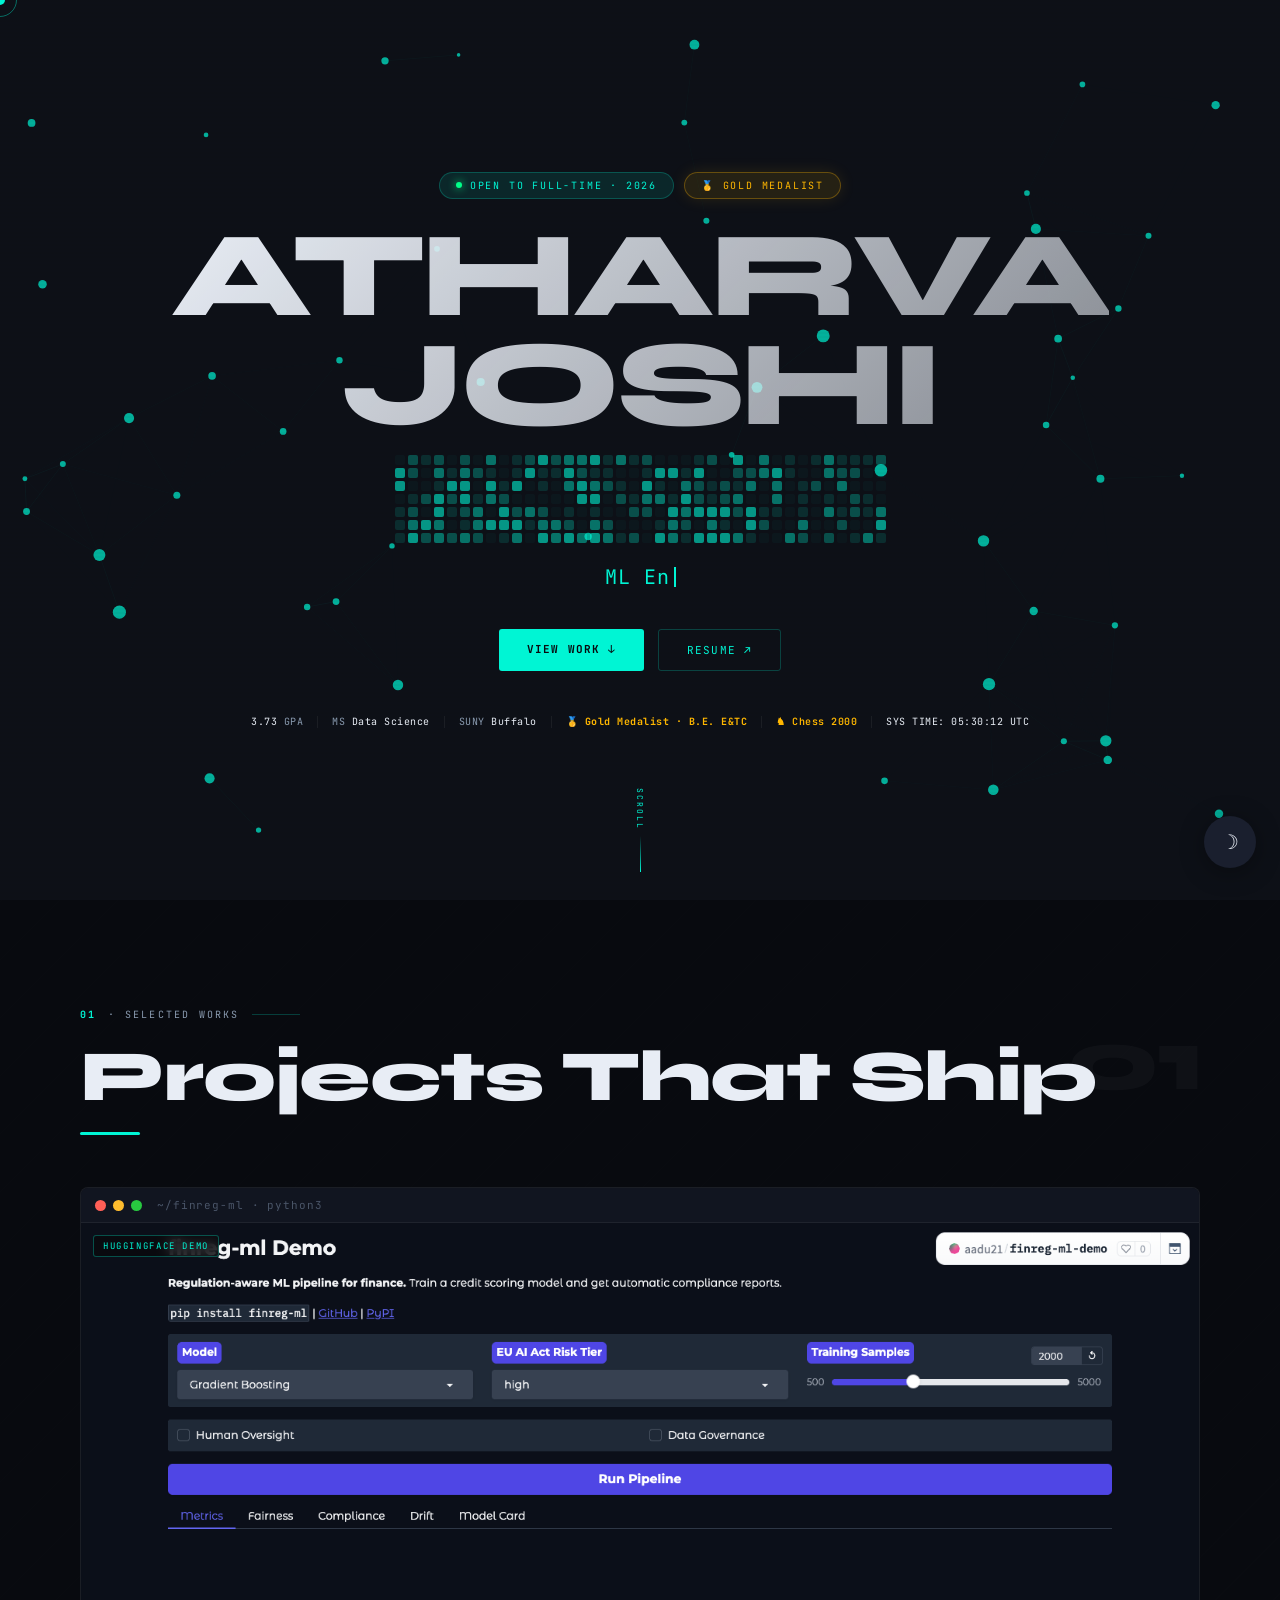
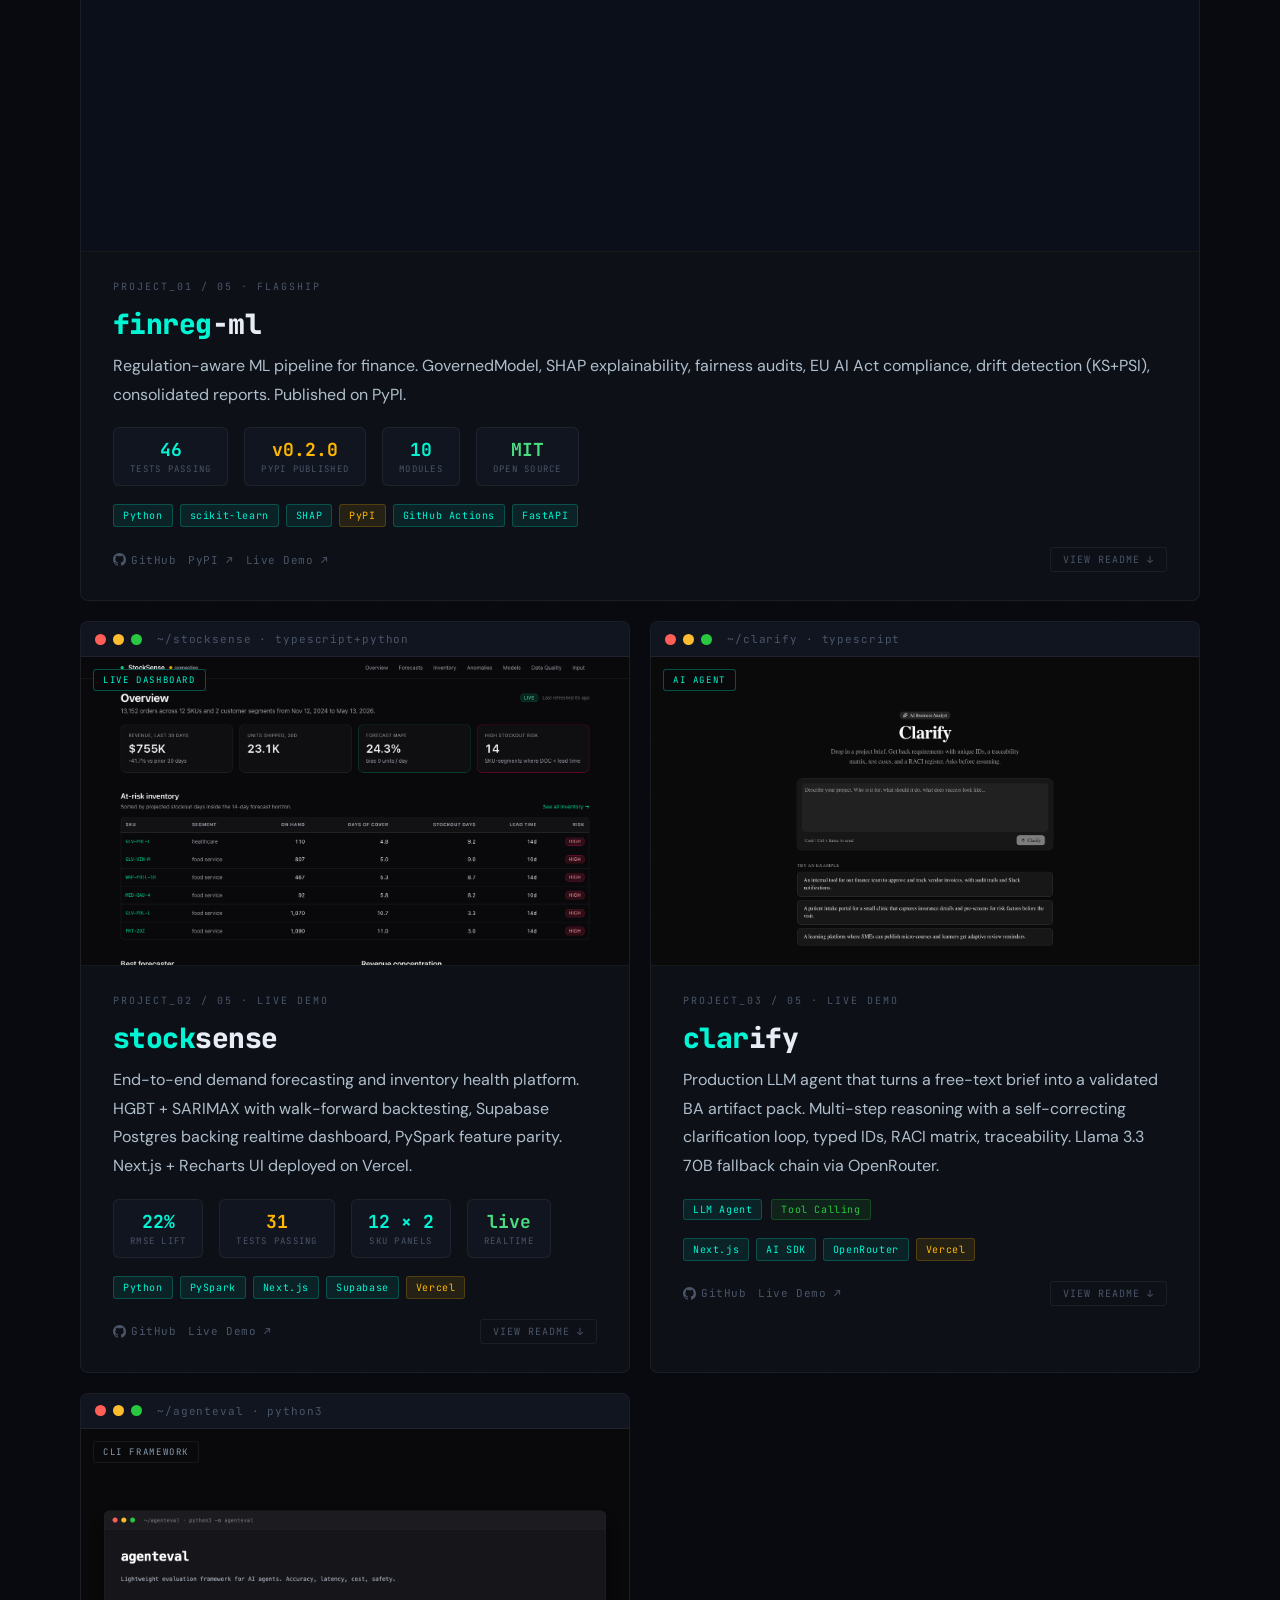
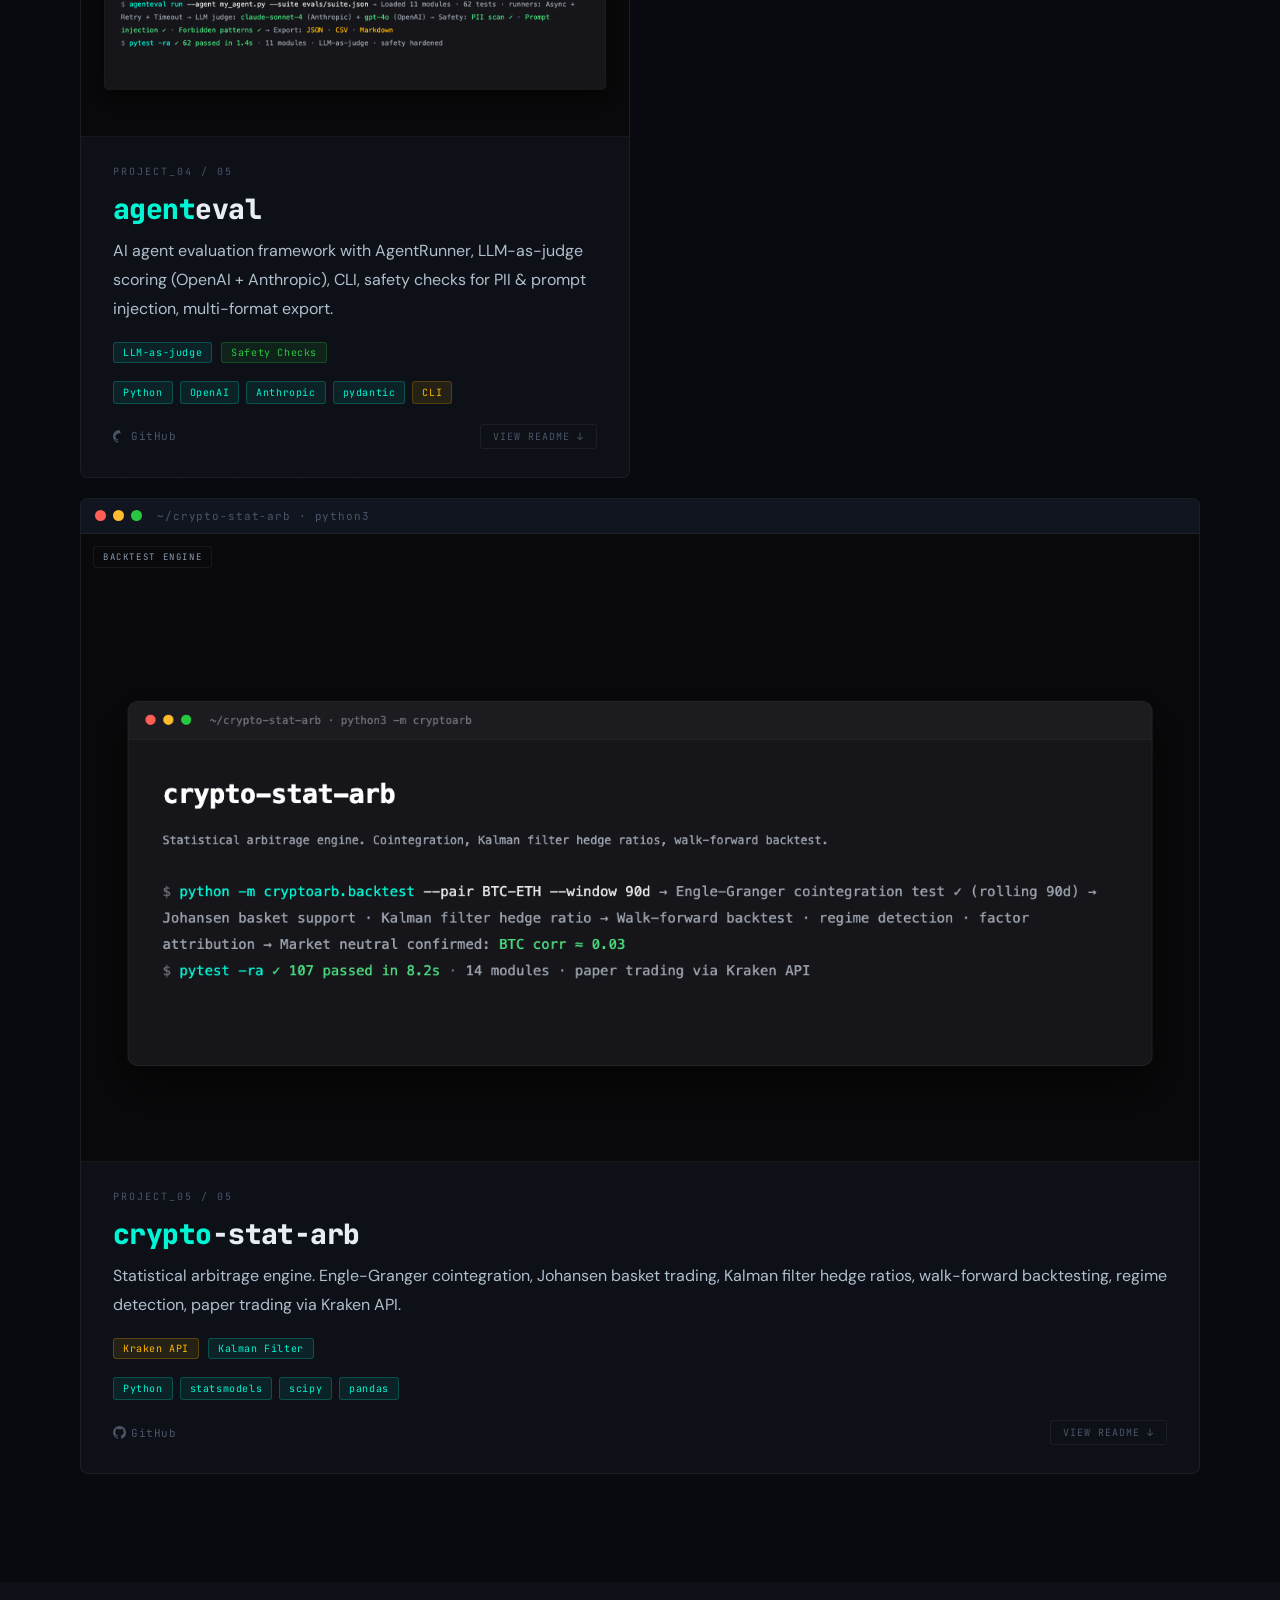
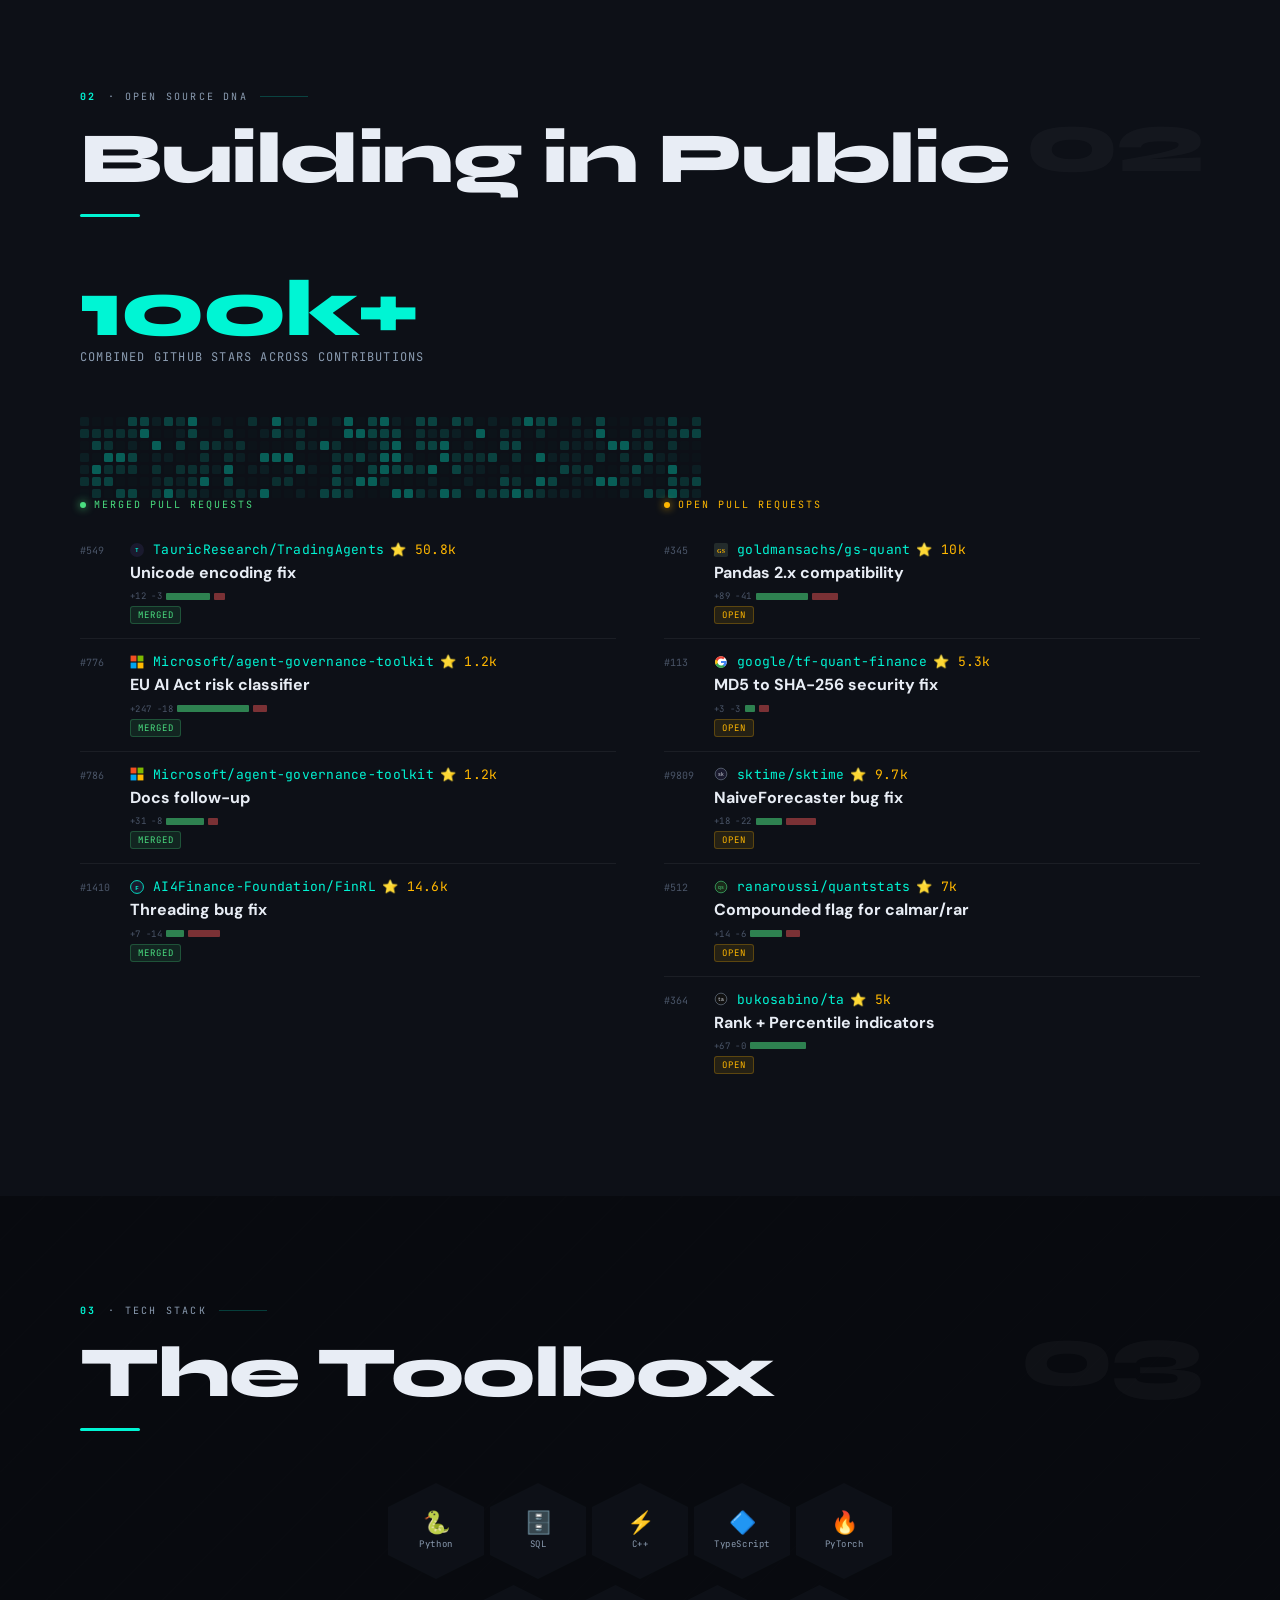
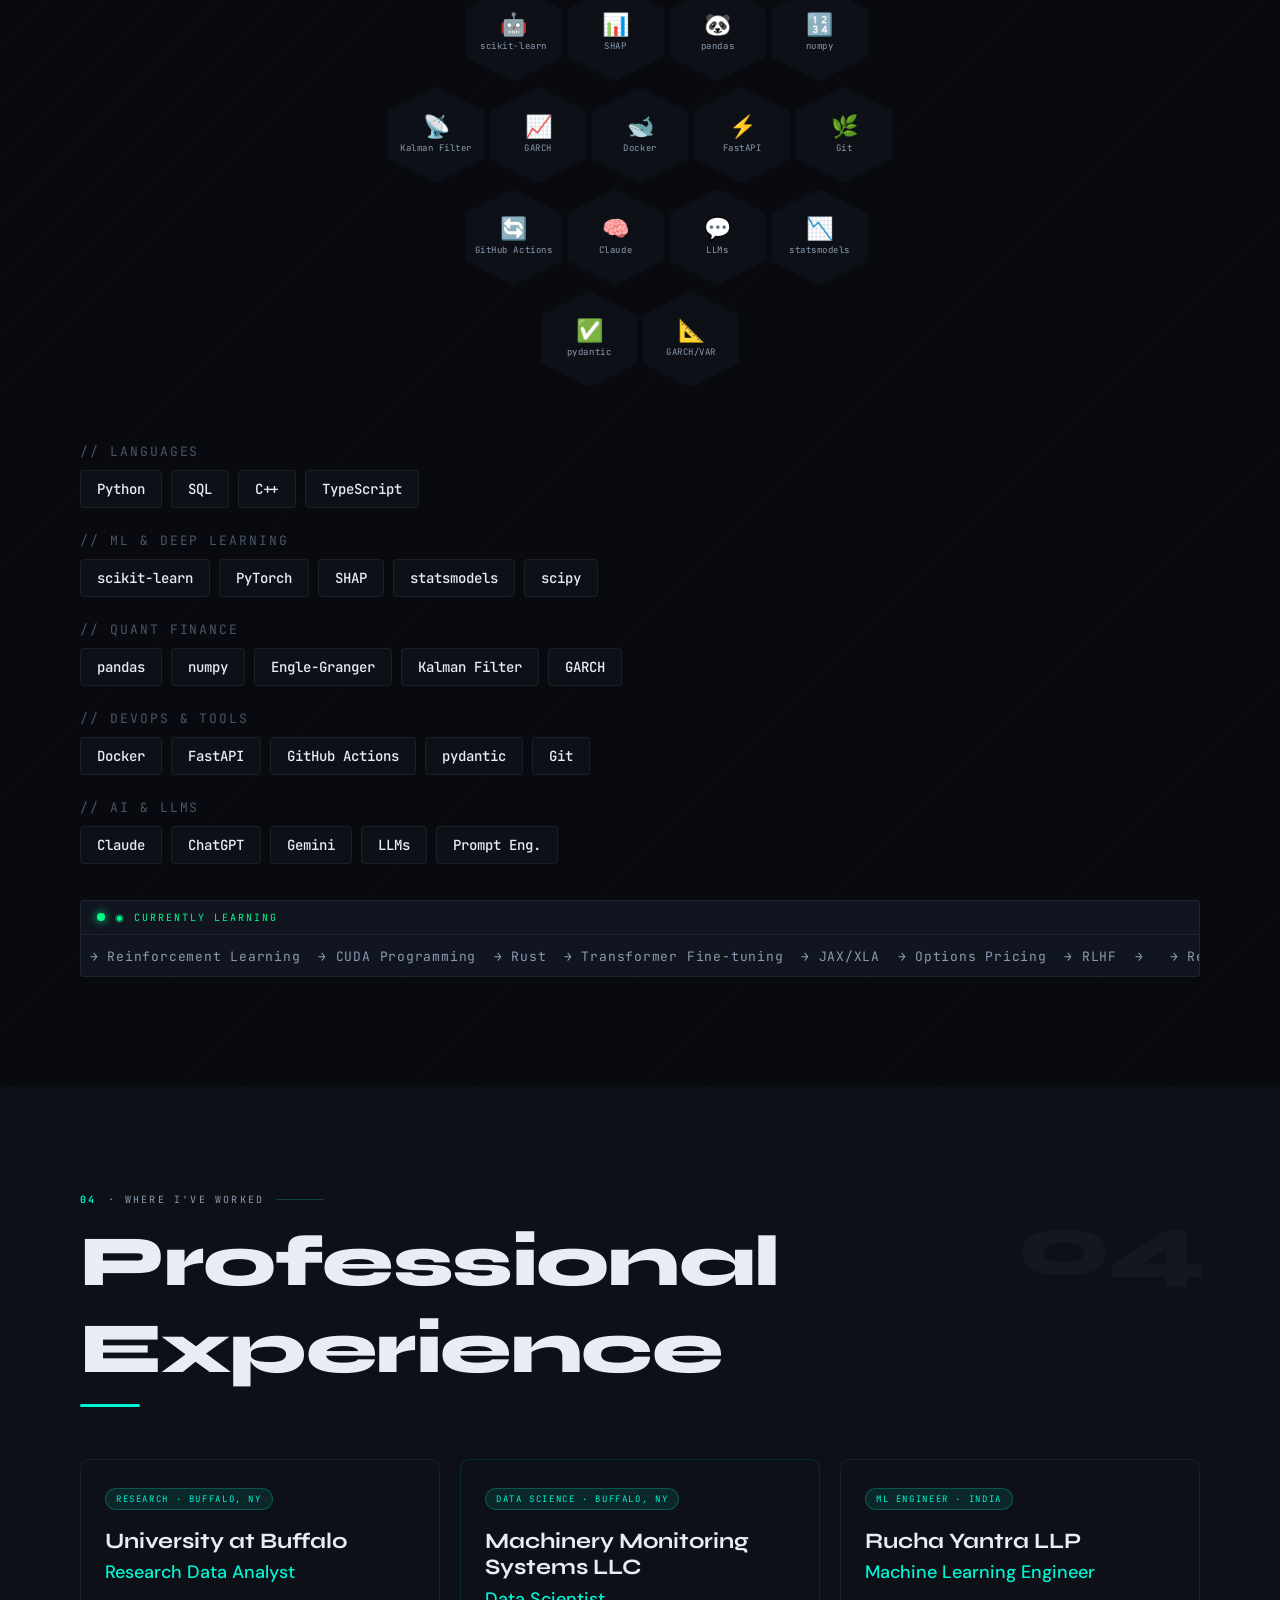
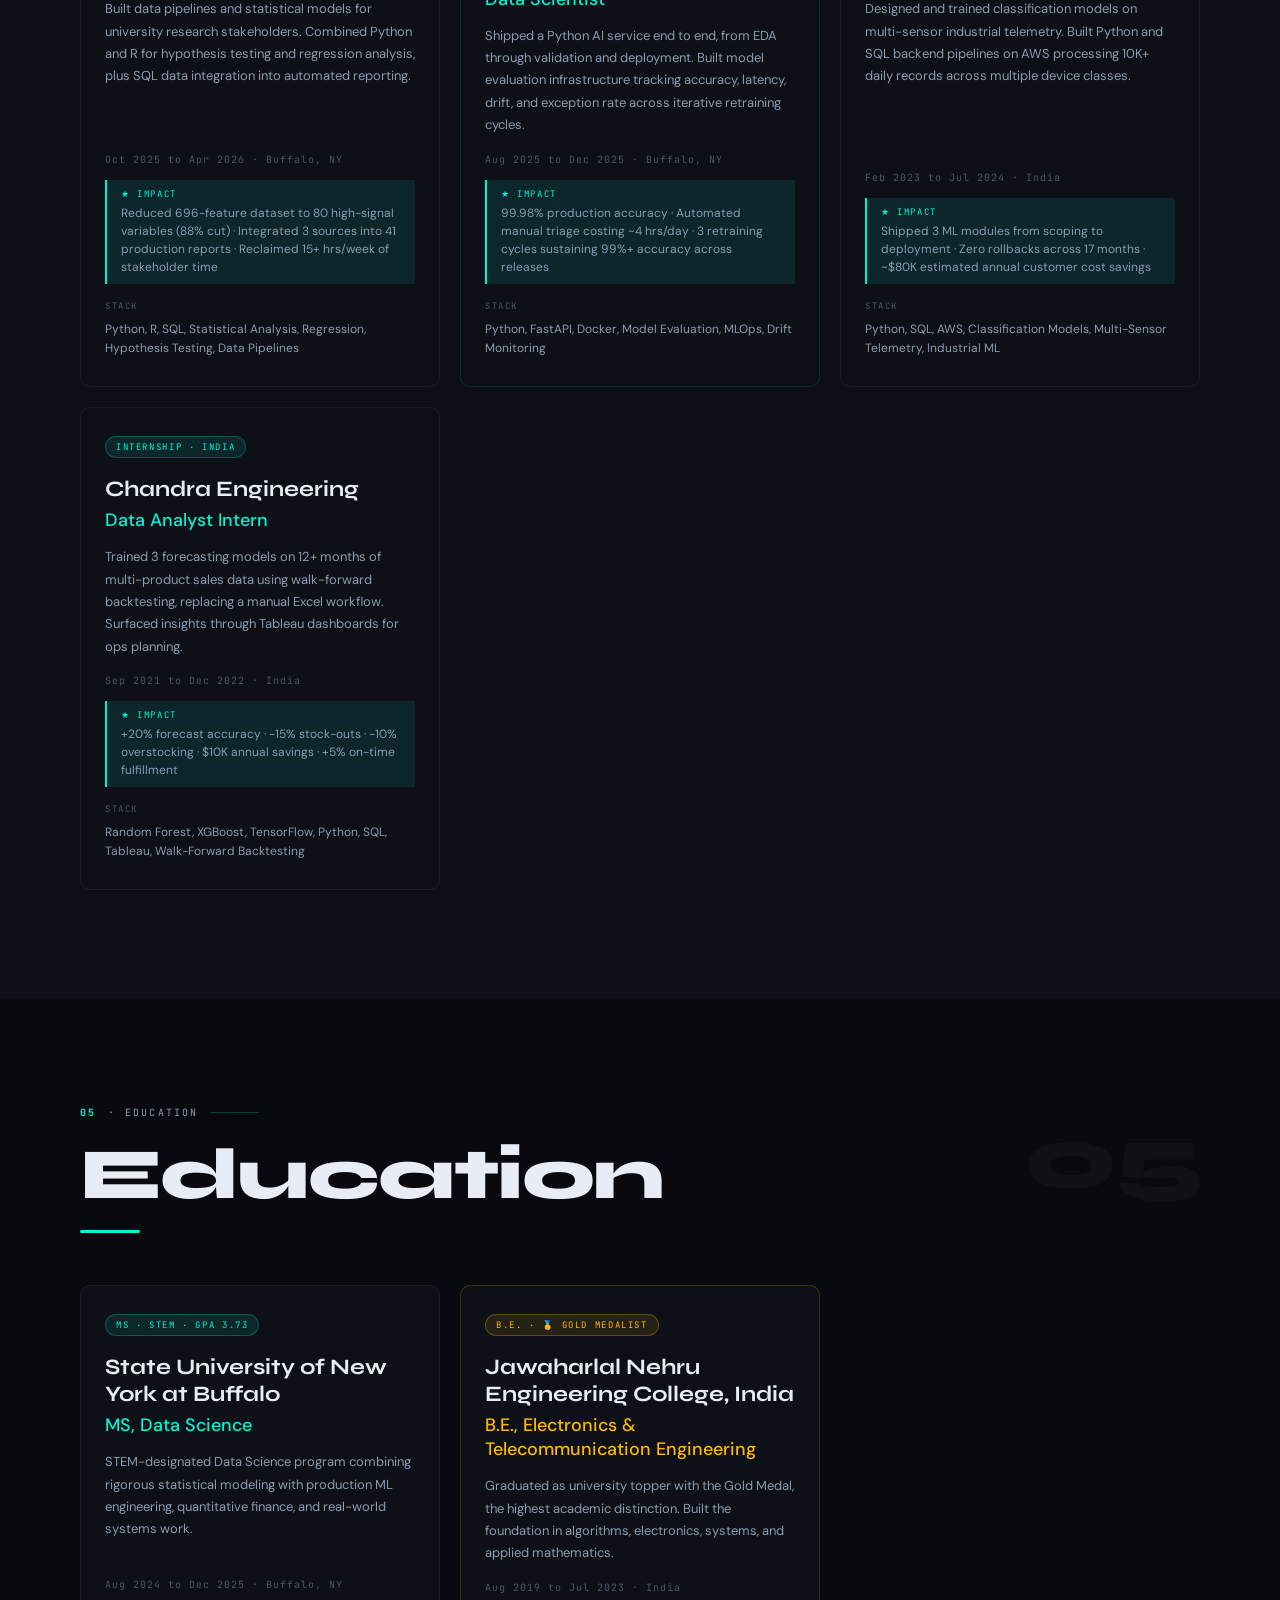
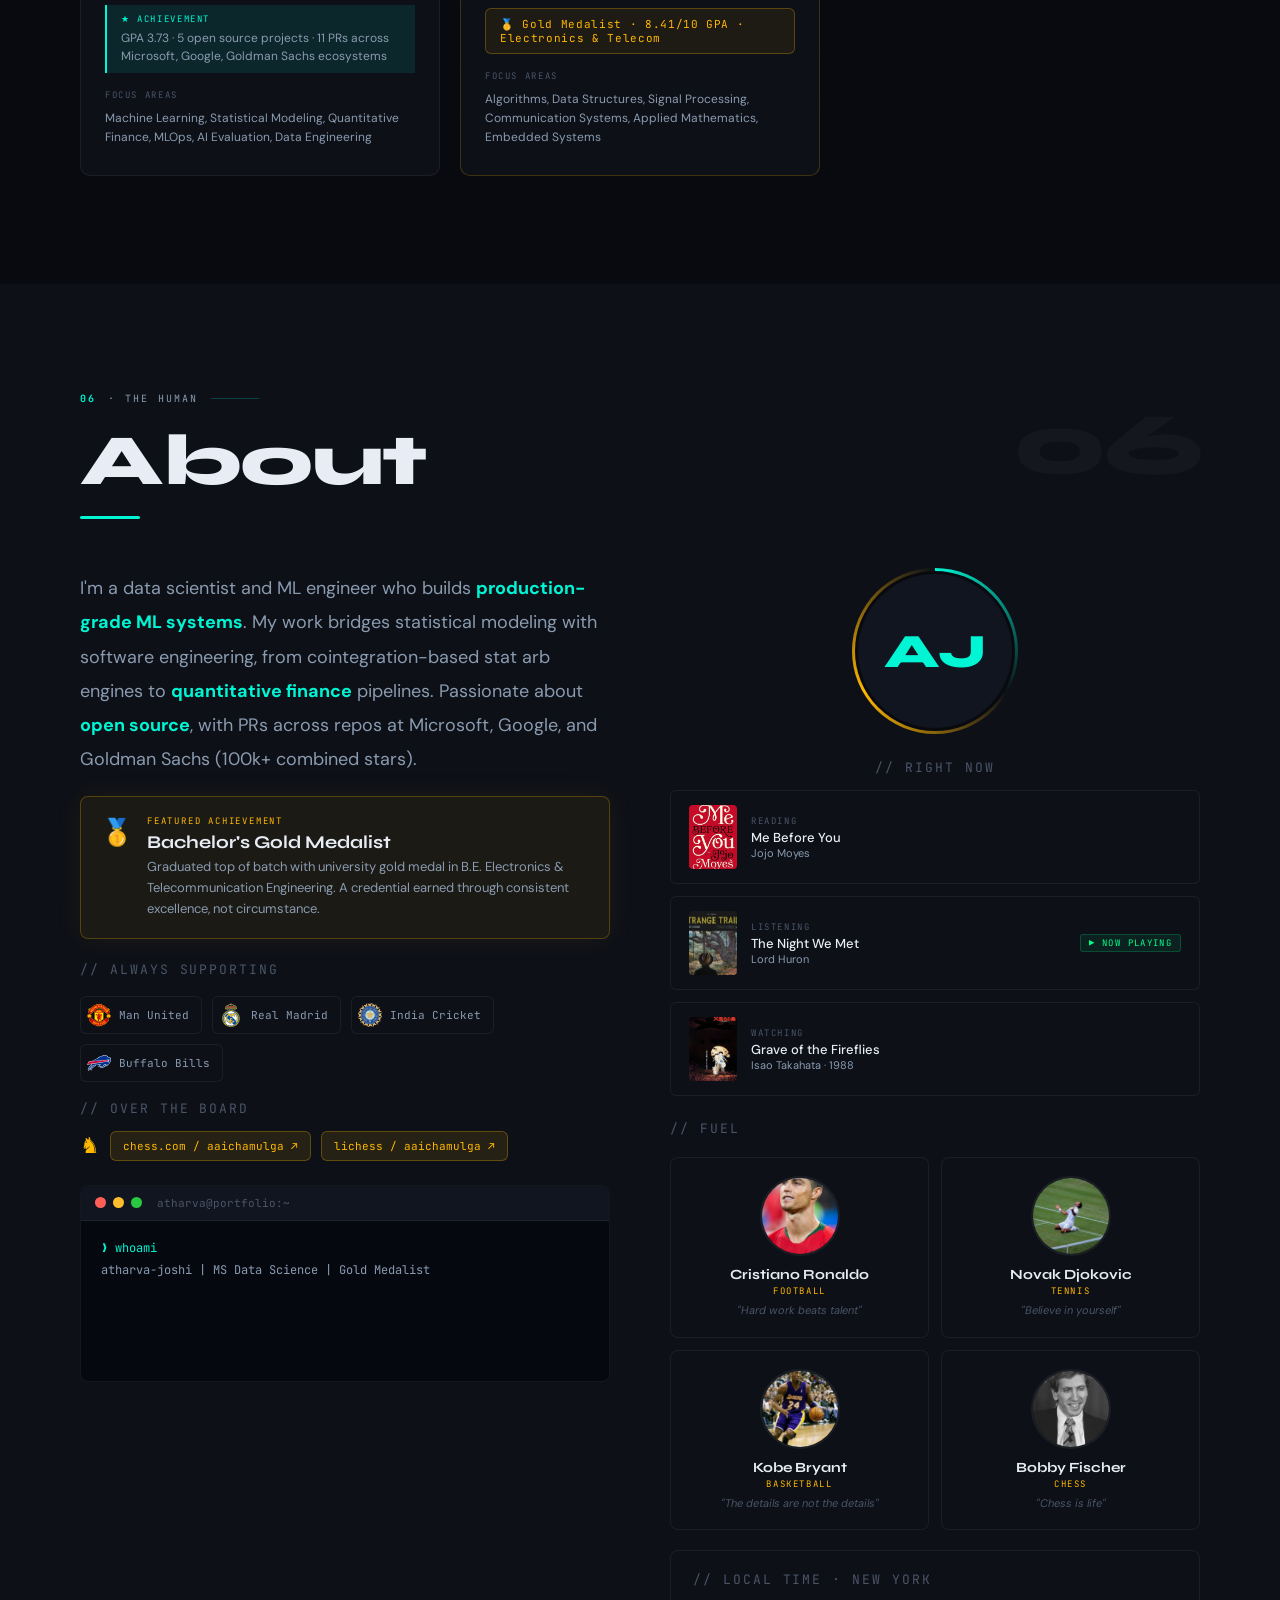
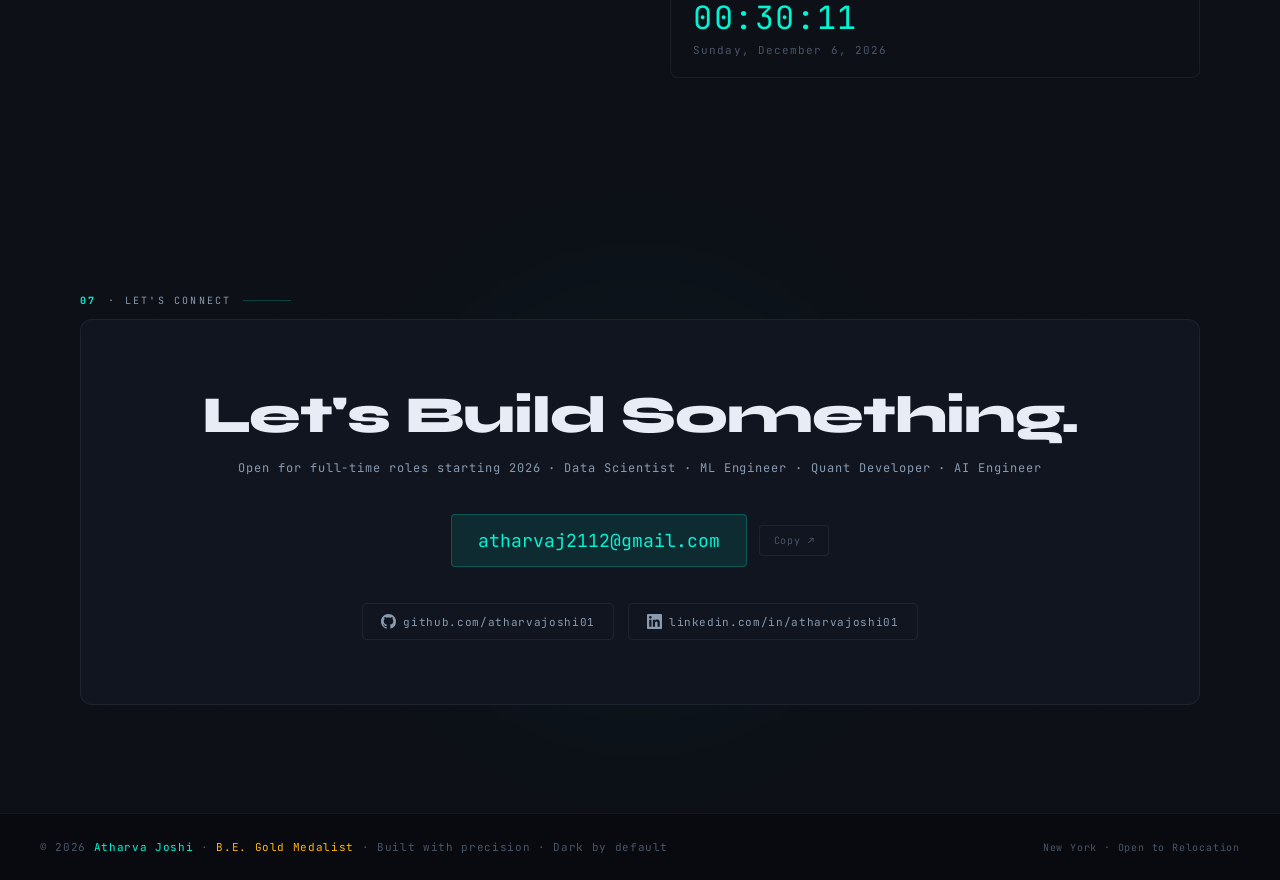
==== commit 873940b7: "Add live demo previews to each project card with iframe modal" ====
--- a/index.html
+++ b/index.html
@@ -156,6 +156,30 @@
 .tdot{width:11px;height:11px;border-radius:50%;}
 .tdot.r{background:#FF5F57;}.tdot.a{background:#FEBC2E;}.tdot.g{background:#28C840;}
 .tbar-t{font-family:'JetBrains Mono',monospace;font-size:11px;color:var(--muted);letter-spacing:.08em;margin-left:8px;}
+
+/* Project preview thumbnail */
+.preview{position:relative;background:#0a0a0d;border-bottom:1px solid var(--border);overflow:hidden;aspect-ratio:16/9;}
+.preview img{width:100%;height:100%;object-fit:cover;object-position:top center;display:block;transition:transform .6s cubic-bezier(.23,1,.32,1)!important;}
+.pc:hover .preview img{transform:scale(1.03);}
+.preview-overlay{position:absolute;inset:0;display:flex;align-items:center;justify-content:center;gap:10px;background:linear-gradient(180deg,transparent 40%,rgba(0,0,0,0.55) 100%);opacity:0;transition:opacity .35s!important;}
+.pc:hover .preview-overlay{opacity:1;}
+.preview-btn{font-family:'JetBrains Mono',monospace;font-size:11px;letter-spacing:.1em;text-transform:uppercase;padding:9px 16px;border-radius:4px;background:var(--accent);color:#0a0a0d;border:none;text-decoration:none;display:inline-flex;align-items:center;gap:6px;font-weight:600;cursor:pointer;transition:all .25s!important;}
+.preview-btn:hover{transform:translateY(-2px);box-shadow:0 8px 20px var(--accent-glow);}
+.preview-btn.ghost{background:rgba(20,20,25,0.85);color:var(--fg);border:1px solid var(--border-a);backdrop-filter:blur(8px);}
+.preview-tag{position:absolute;top:12px;left:12px;font-family:'JetBrains Mono',monospace;font-size:9px;letter-spacing:.18em;text-transform:uppercase;padding:4px 9px;border-radius:3px;background:rgba(10,10,13,0.75);color:var(--accent);border:1px solid rgba(0,245,212,0.3);backdrop-filter:blur(6px);}
+.preview-tag.static{color:var(--muted2);border-color:var(--border);}
+
+/* Live demo iframe modal */
+#demo-modal{position:fixed;inset:0;z-index:2100;display:none;align-items:center;justify-content:center;padding:20px;}
+#demo-modal.open{display:flex;}
+.demo-card{position:relative;z-index:1;background:var(--bg1);border:1px solid var(--border-a);border-radius:14px;padding:14px;width:96vw;max-width:1280px;height:92vh;display:flex;flex-direction:column;gap:10px;box-shadow:0 0 80px var(--accent-glow);animation:modal-in .4s cubic-bezier(.23,1,.32,1) forwards;}
+.demo-head{display:flex;align-items:center;justify-content:space-between;gap:14px;padding:4px 8px;}
+.demo-title{font-family:'JetBrains Mono',monospace;font-size:13px;color:var(--accent);letter-spacing:.06em;display:flex;align-items:center;gap:10px;}
+.demo-title .demo-live{display:inline-flex;align-items:center;gap:5px;font-size:10px;padding:3px 8px;border-radius:3px;background:rgba(74,222,128,0.12);color:#4ADE80;border:1px solid rgba(74,222,128,0.25);text-transform:uppercase;letter-spacing:.16em;}
+.demo-title .demo-live::before{content:'';width:6px;height:6px;border-radius:50%;background:#4ADE80;animation:np 1.5s ease-in-out infinite;}
+.demo-actions{display:flex;align-items:center;gap:8px;}
+.demo-frame{flex:1;width:100%;border:1px solid var(--border);border-radius:8px;background:#0a0a0d;min-height:0;}
+
 .pb{padding:28px 32px;}
 .pnum{font-family:'JetBrains Mono',monospace;font-size:10px;color:var(--muted);letter-spacing:.2em;margin-bottom:12px;}
 .pname{font-family:'JetBrains Mono',monospace;font-size:28px;font-weight:800;color:var(--fg);margin-bottom:10px;letter-spacing:-.02em;}
@@ -423,6 +447,21 @@
   <button class="fab fab-theme" id="fab-theme" aria-label="Toggle theme"><span id="fab-ic">☽</span></button>
 </div>
 
+<!-- LIVE DEMO MODAL -->
+<div id="demo-modal" role="dialog" aria-modal="true" aria-label="Live demo">
+  <div class="modal-backdrop" id="demo-bd"></div>
+  <div class="demo-card">
+    <div class="demo-head">
+      <div class="demo-title"><span id="demo-name"></span><span class="demo-live">LIVE</span></div>
+      <div class="demo-actions">
+        <a id="demo-open" href="#" target="_blank" rel="noopener" class="modal-btn modal-btn-s">Open in new tab ↗</a>
+        <button class="modal-close" id="demo-close" aria-label="Close">×</button>
+      </div>
+    </div>
+    <iframe id="demo-iframe" class="demo-frame" src="" title="Live demo" allow="clipboard-read; clipboard-write" referrerpolicy="no-referrer"></iframe>
+  </div>
+</div>
+
 <!-- RESUME MODAL -->
 <div id="resume-modal" role="dialog" aria-modal="true" aria-label="Resume preview">
   <div class="modal-backdrop" id="modal-bd"></div>
@@ -500,6 +539,14 @@
   <div class="bento">
     <div class="pc fade-up">
       <div class="term-bar"><span class="tdot r"></span><span class="tdot a"></span><span class="tdot g"></span><span class="tbar-t">~/finreg-ml · python3</span></div>
+      <div class="preview">
+        <img src="images/projects/finreg-ml.png" alt="finreg-ml HuggingFace demo" loading="lazy">
+        <div class="preview-tag">HuggingFace Demo</div>
+        <div class="preview-overlay">
+          <button class="preview-btn" onclick="openDemo('finreg-ml','https://aadu21-finreg-ml-demo.hf.space')">▶ Try the demo</button>
+          <a class="preview-btn ghost" href="https://huggingface.co/spaces/aadu21/finreg-ml-demo" target="_blank" rel="noopener">Open on HF ↗</a>
+        </div>
+      </div>
       <div class="pb">
         <div class="pnum">PROJECT_01 / 05 · FLAGSHIP</div>
         <div class="pname"><span>finreg</span>-ml</div>
@@ -534,6 +581,14 @@
 
     <div class="pc fade-up" data-d="1">
       <div class="term-bar"><span class="tdot r"></span><span class="tdot a"></span><span class="tdot g"></span><span class="tbar-t">~/stocksense · typescript+python</span></div>
+      <div class="preview">
+        <img src="images/projects/stocksense.png" alt="StockSense dashboard preview" loading="lazy">
+        <div class="preview-tag">Live Dashboard</div>
+        <div class="preview-overlay">
+          <button class="preview-btn" onclick="openDemo('stocksense','https://stocksense-ajoshs-projects.vercel.app/')">▶ Try the demo</button>
+          <a class="preview-btn ghost" href="https://stocksense-ajoshs-projects.vercel.app/" target="_blank" rel="noopener">Open in new tab ↗</a>
+        </div>
+      </div>
       <div class="pb">
         <div class="pnum">PROJECT_02 / 05 · LIVE DEMO</div>
         <div class="pname"><span>stock</span>sense</div>
@@ -562,6 +617,14 @@
 
     <div class="pc fade-up" data-d="2">
       <div class="term-bar"><span class="tdot r"></span><span class="tdot a"></span><span class="tdot g"></span><span class="tbar-t">~/clarify · typescript</span></div>
+      <div class="preview">
+        <img src="images/projects/clarify.png" alt="Clarify LLM agent preview" loading="lazy">
+        <div class="preview-tag">AI Agent</div>
+        <div class="preview-overlay">
+          <button class="preview-btn" onclick="openDemo('clarify','https://clarify-alpha.vercel.app/')">▶ Try the agent</button>
+          <a class="preview-btn ghost" href="https://clarify-alpha.vercel.app/" target="_blank" rel="noopener">Open in new tab ↗</a>
+        </div>
+      </div>
       <div class="pb">
         <div class="pnum">PROJECT_03 / 05 · LIVE DEMO</div>
         <div class="pname"><span>clar</span>ify</div>
@@ -585,6 +648,10 @@
 
     <div class="pc fade-up" data-d="3">
       <div class="term-bar"><span class="tdot r"></span><span class="tdot a"></span><span class="tdot g"></span><span class="tbar-t">~/agenteval · python3</span></div>
+      <div class="preview">
+        <img src="images/projects/agenteval.png" alt="agenteval CLI preview" loading="lazy">
+        <div class="preview-tag static">CLI Framework</div>
+      </div>
       <div class="pb">
         <div class="pnum">PROJECT_04 / 05</div>
         <div class="pname"><span>agent</span>eval</div>
@@ -608,6 +675,10 @@
 
     <div class="pc fade-up" data-d="4">
       <div class="term-bar"><span class="tdot r"></span><span class="tdot a"></span><span class="tdot g"></span><span class="tbar-t">~/crypto-stat-arb · python3</span></div>
+      <div class="preview">
+        <img src="images/projects/crypto-stat-arb.png" alt="crypto-stat-arb backtest preview" loading="lazy">
+        <div class="preview-tag static">Backtest Engine</div>
+      </div>
       <div class="pb">
         <div class="pnum">PROJECT_05 / 05</div>
         <div class="pname"><span>crypto</span>-stat-arb</div>
@@ -1175,6 +1246,28 @@
   document.head.appendChild(style);
 })();
 
+/* LIVE DEMO MODAL */
+function openDemo(name,url){
+  const modal=document.getElementById('demo-modal');
+  const frame=document.getElementById('demo-iframe');
+  document.getElementById('demo-name').textContent='~/'+name;
+  document.getElementById('demo-open').href=url;
+  frame.src=url;
+  modal.classList.add('open');
+  document.body.style.overflow='hidden';
+}
+function closeDemo(){
+  const modal=document.getElementById('demo-modal');
+  const frame=document.getElementById('demo-iframe');
+  modal.classList.remove('open');
+  // Blank the iframe so the embedded site stops running in the background.
+  frame.src='';
+  document.body.style.overflow='';
+}
+document.getElementById('demo-close').addEventListener('click',closeDemo);
+document.getElementById('demo-bd').addEventListener('click',closeDemo);
+document.addEventListener('keydown',e=>{if(e.key==='Escape'&&document.getElementById('demo-modal').classList.contains('open'))closeDemo();});
+
 /* RESUME MODAL */
 function openResume(){
   const modal=document.getElementById('resume-modal');
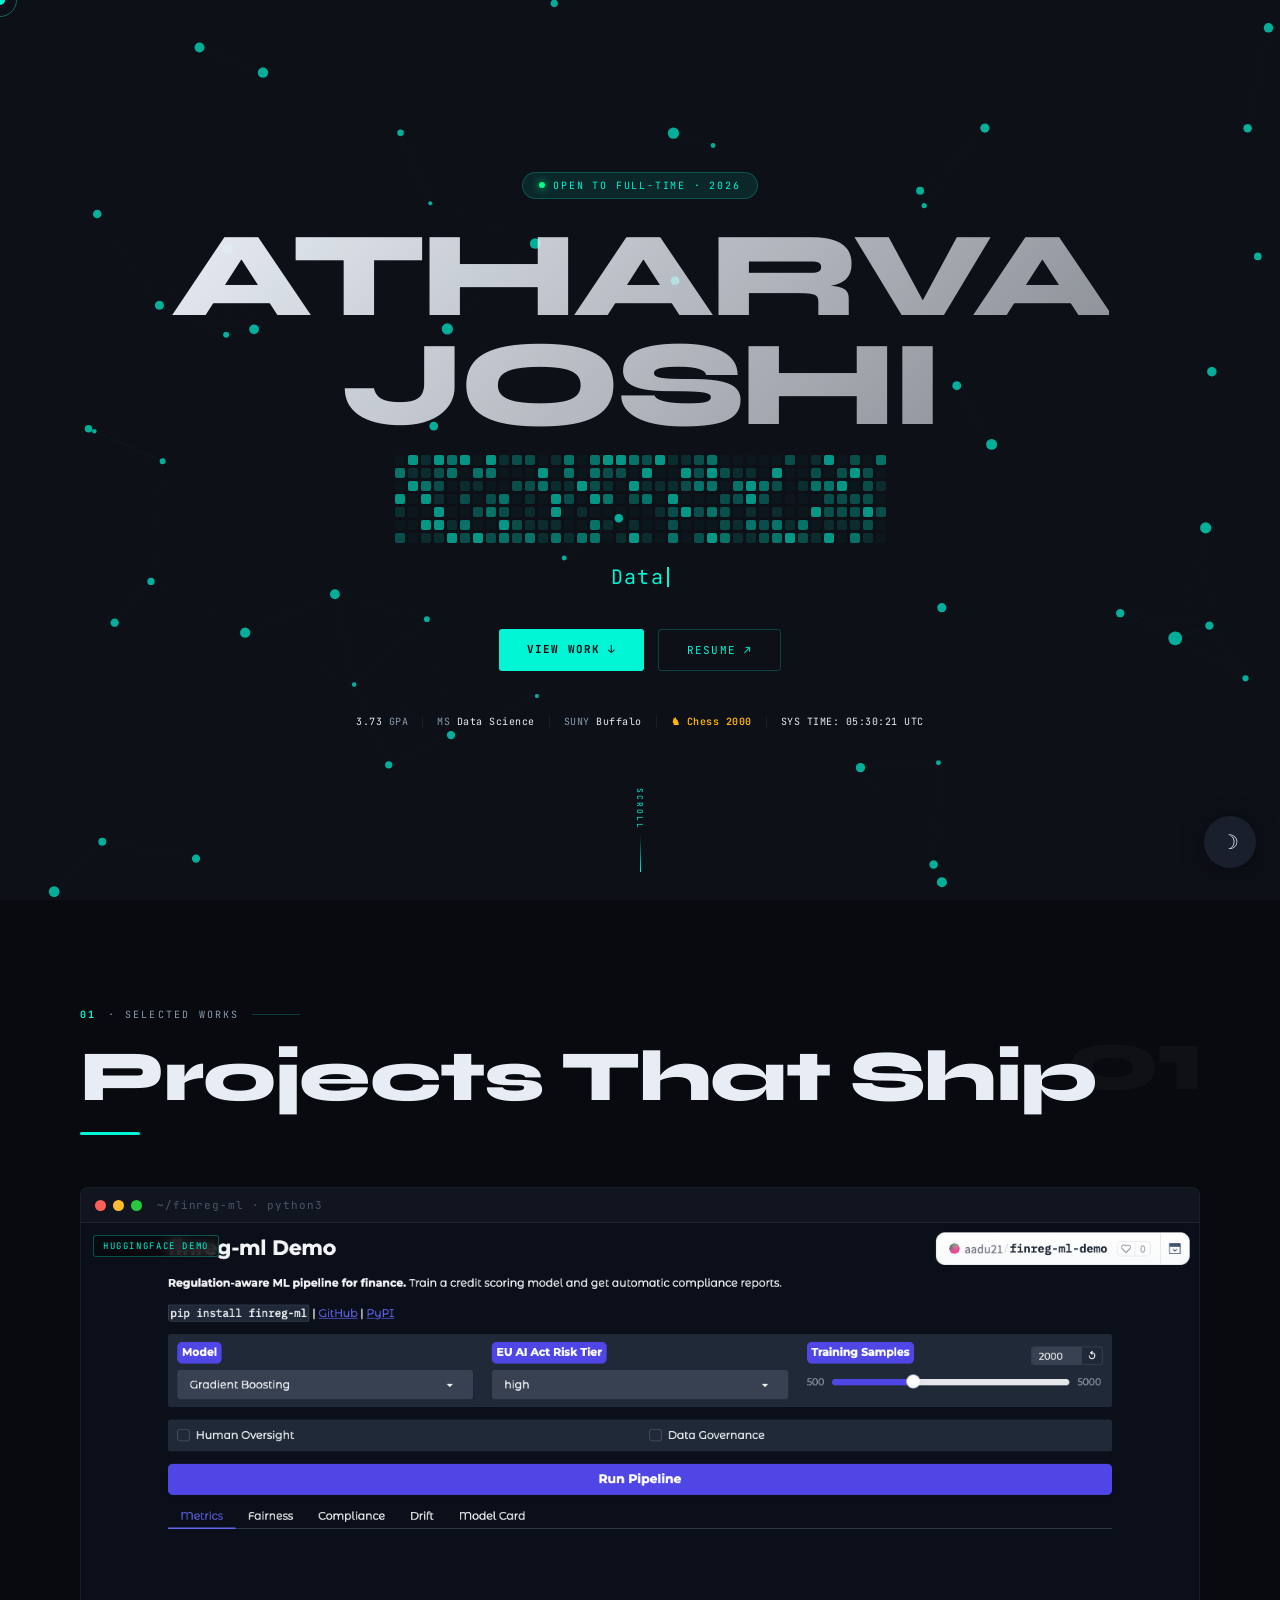
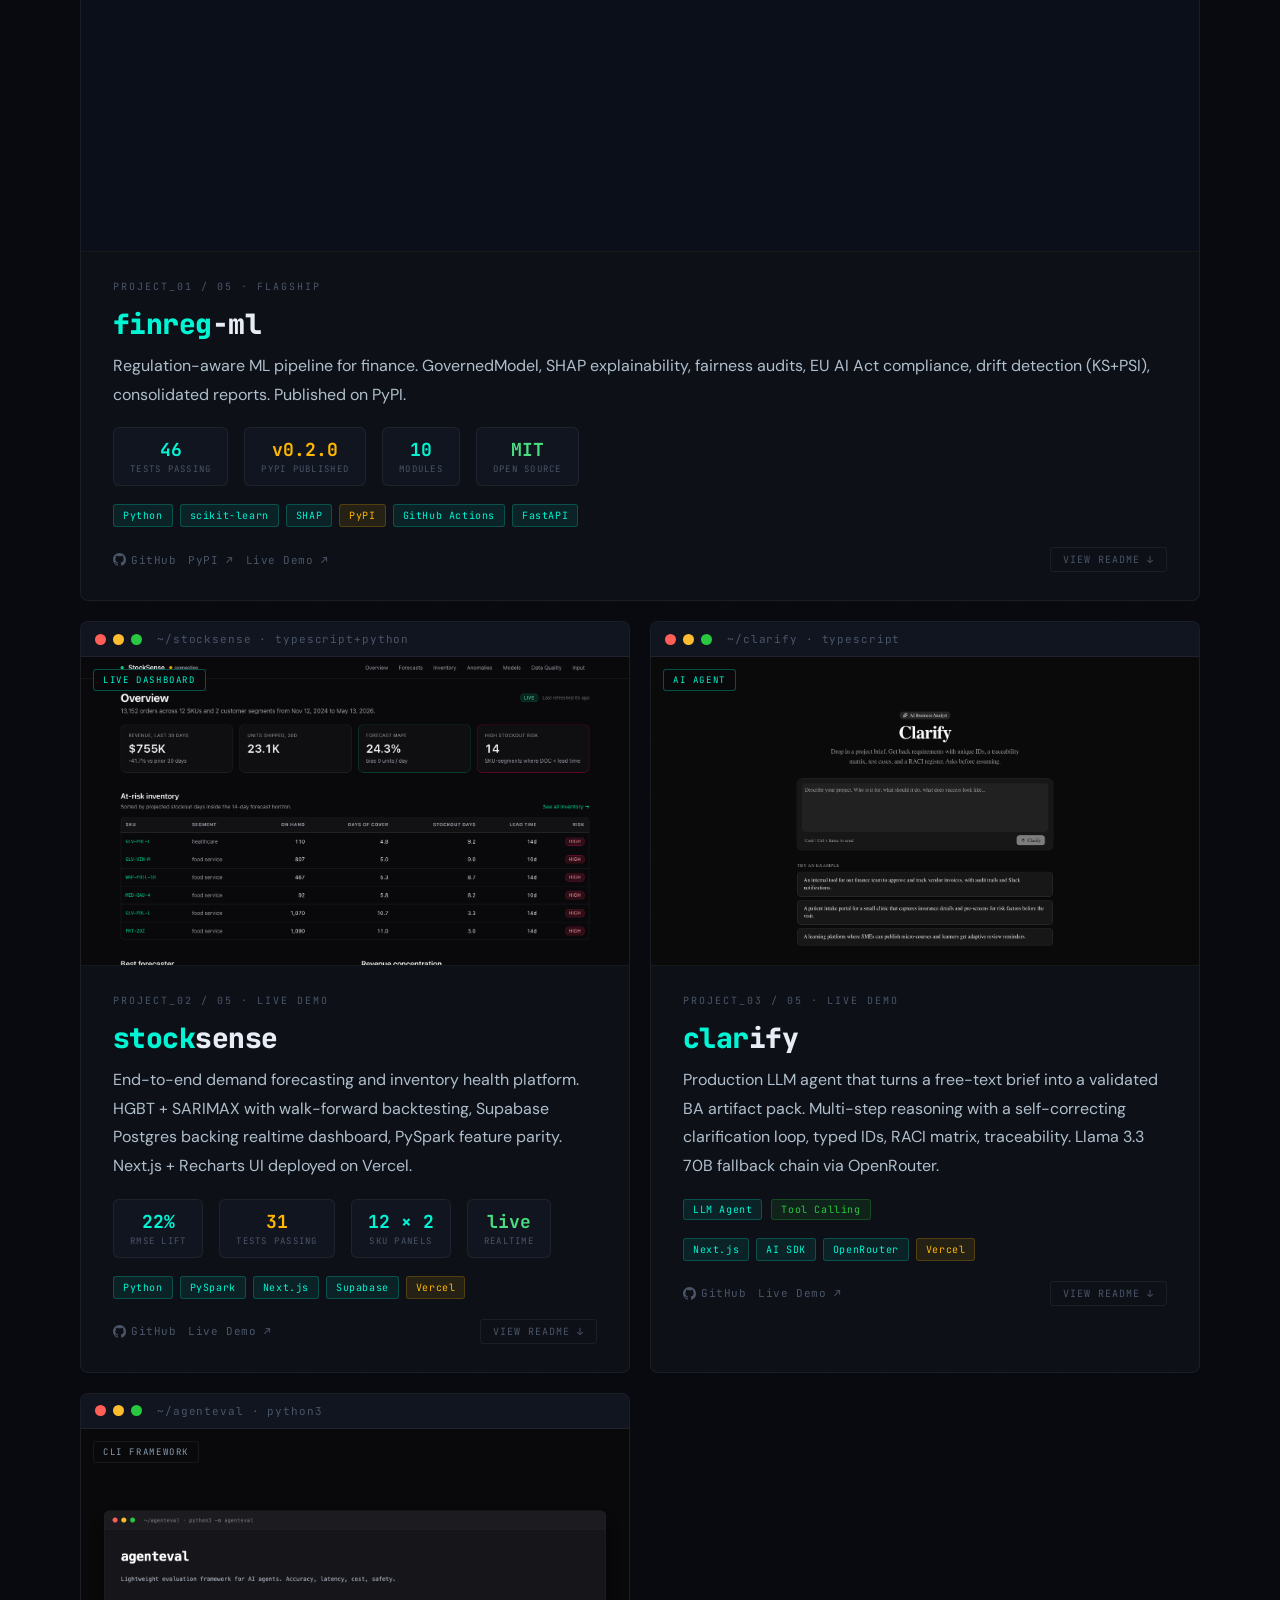
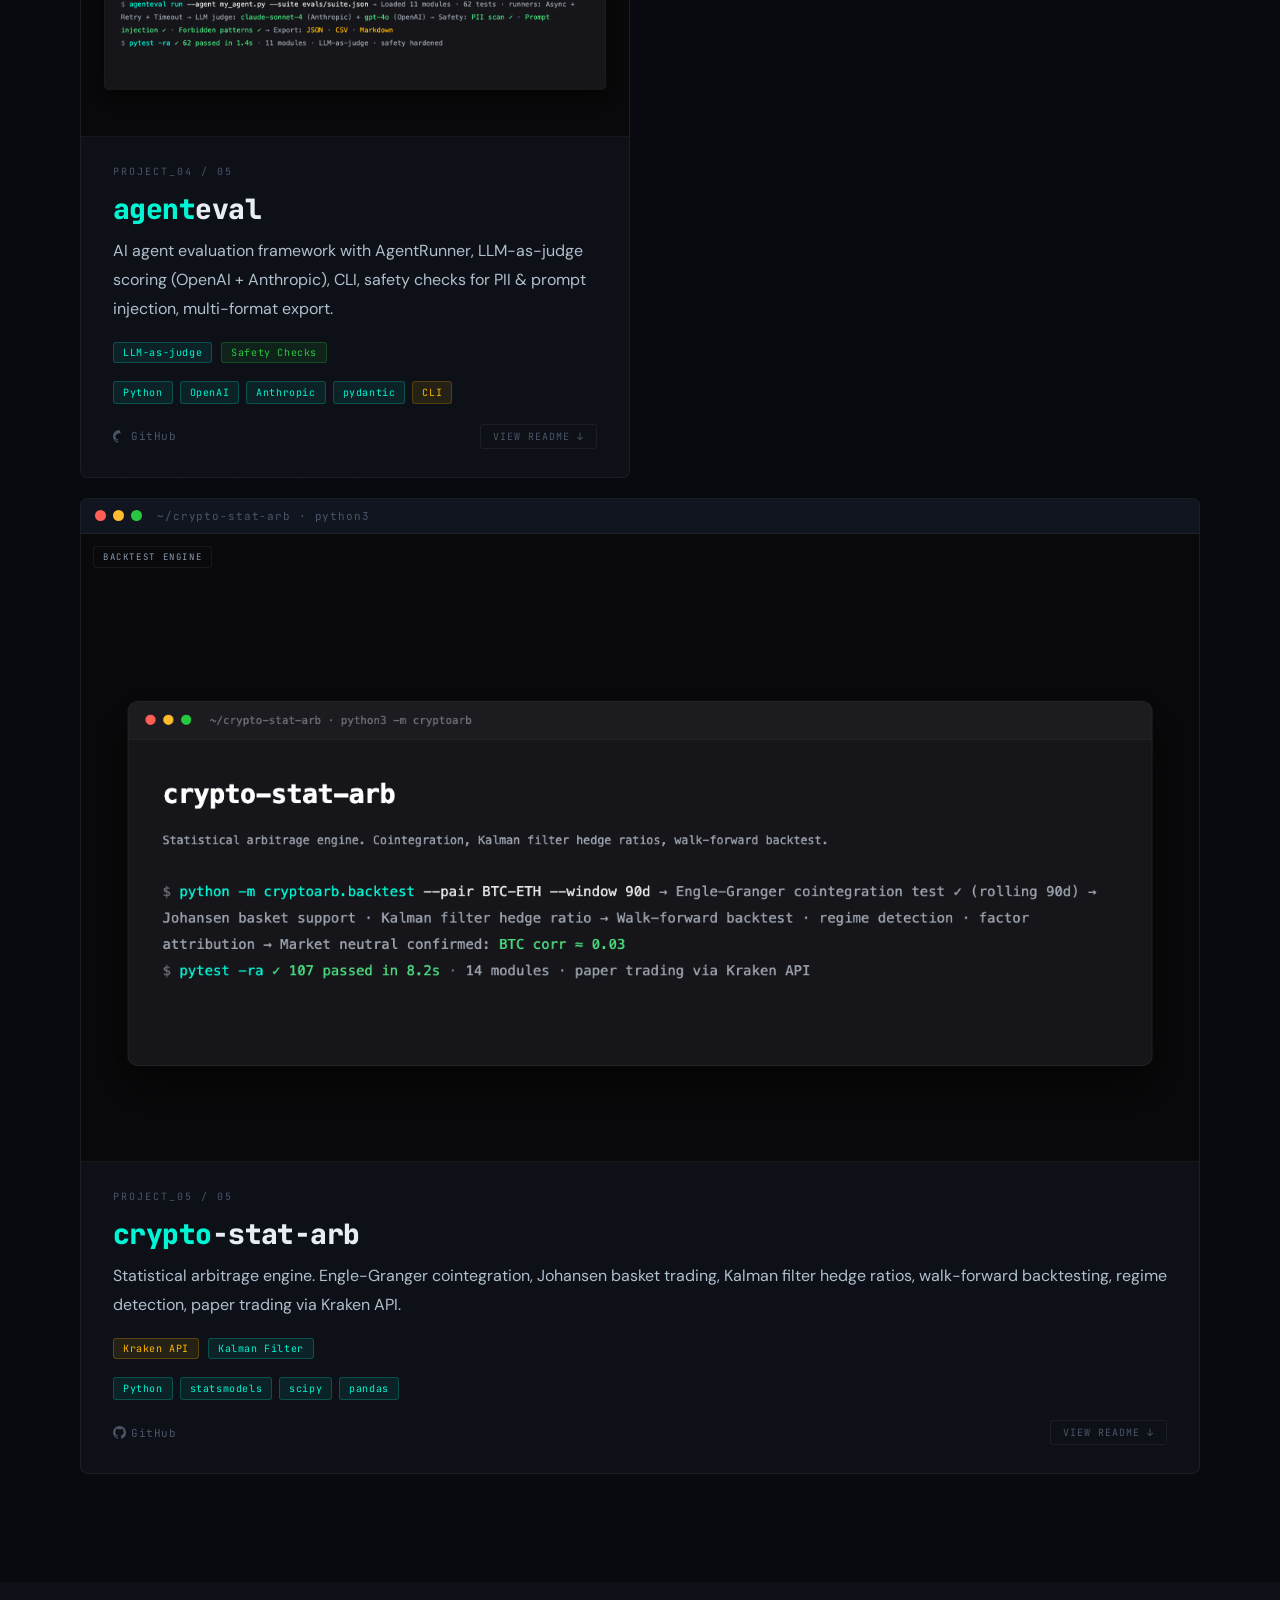
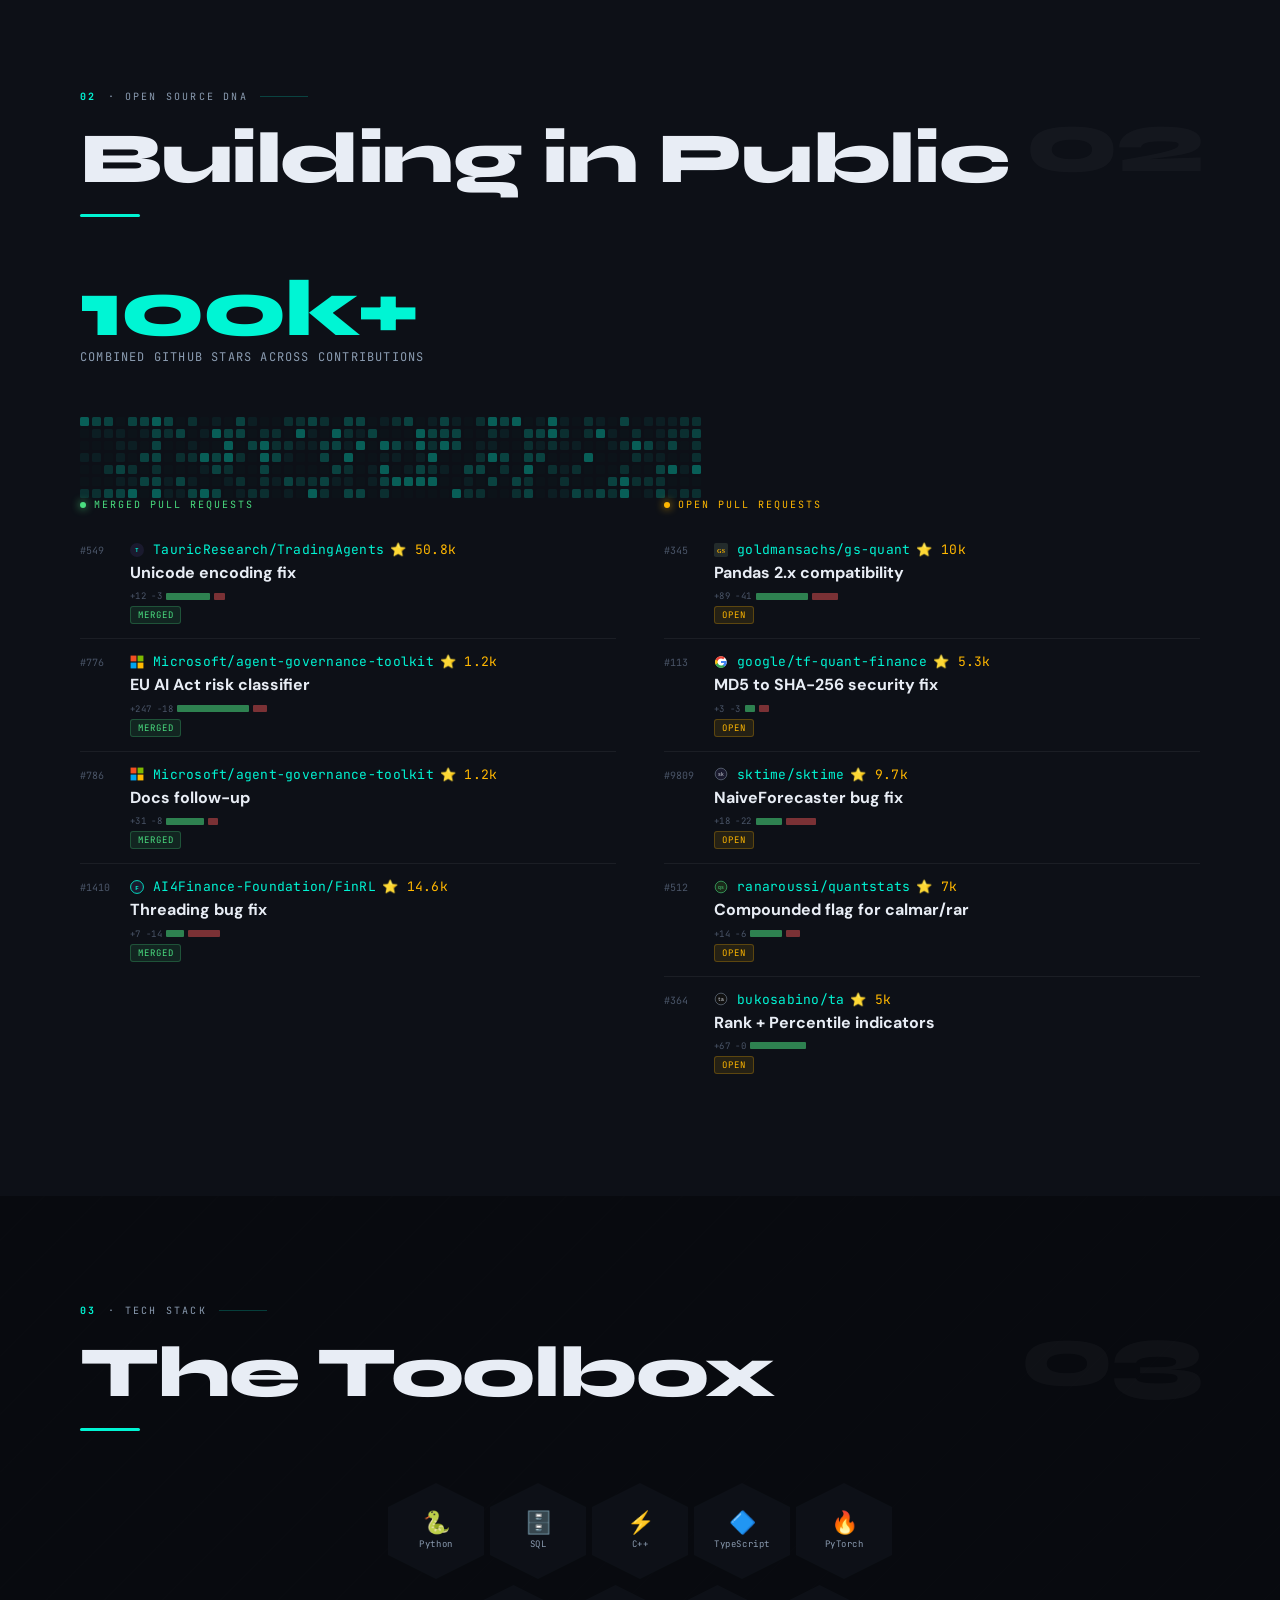
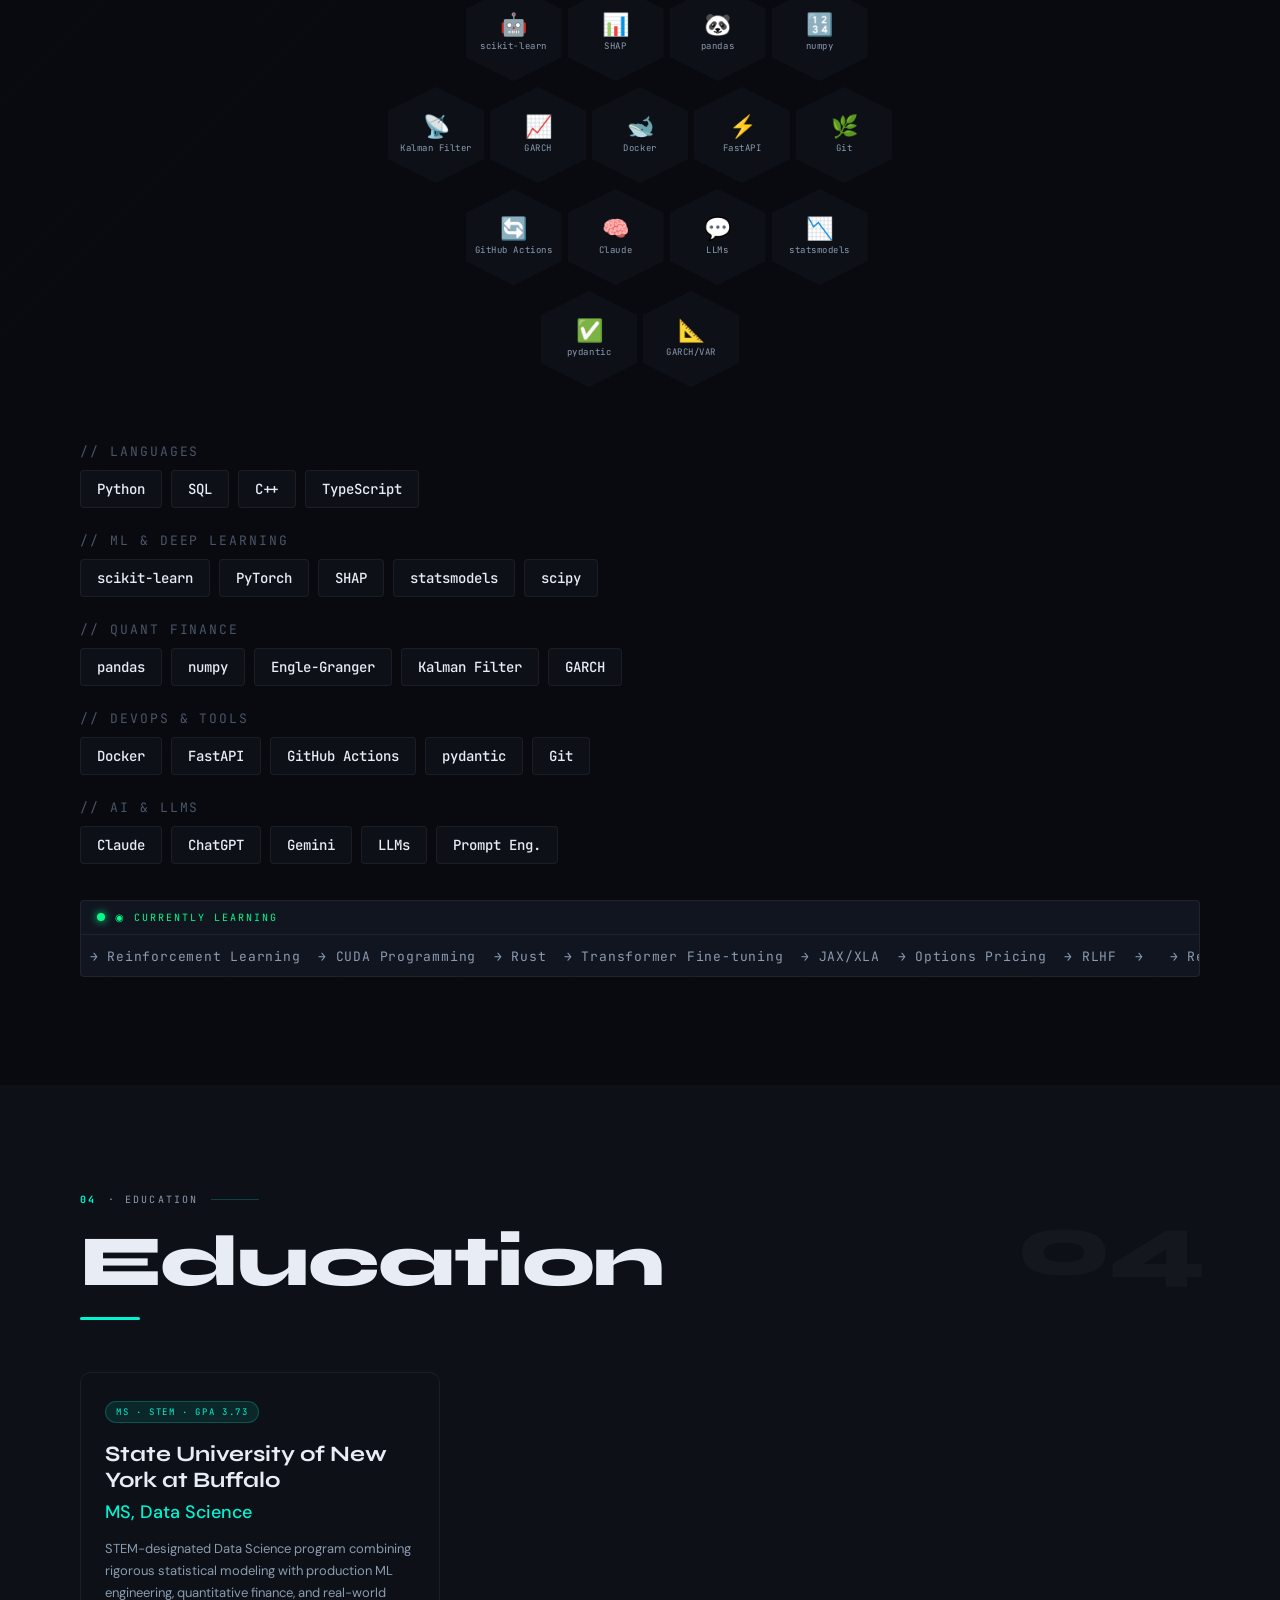
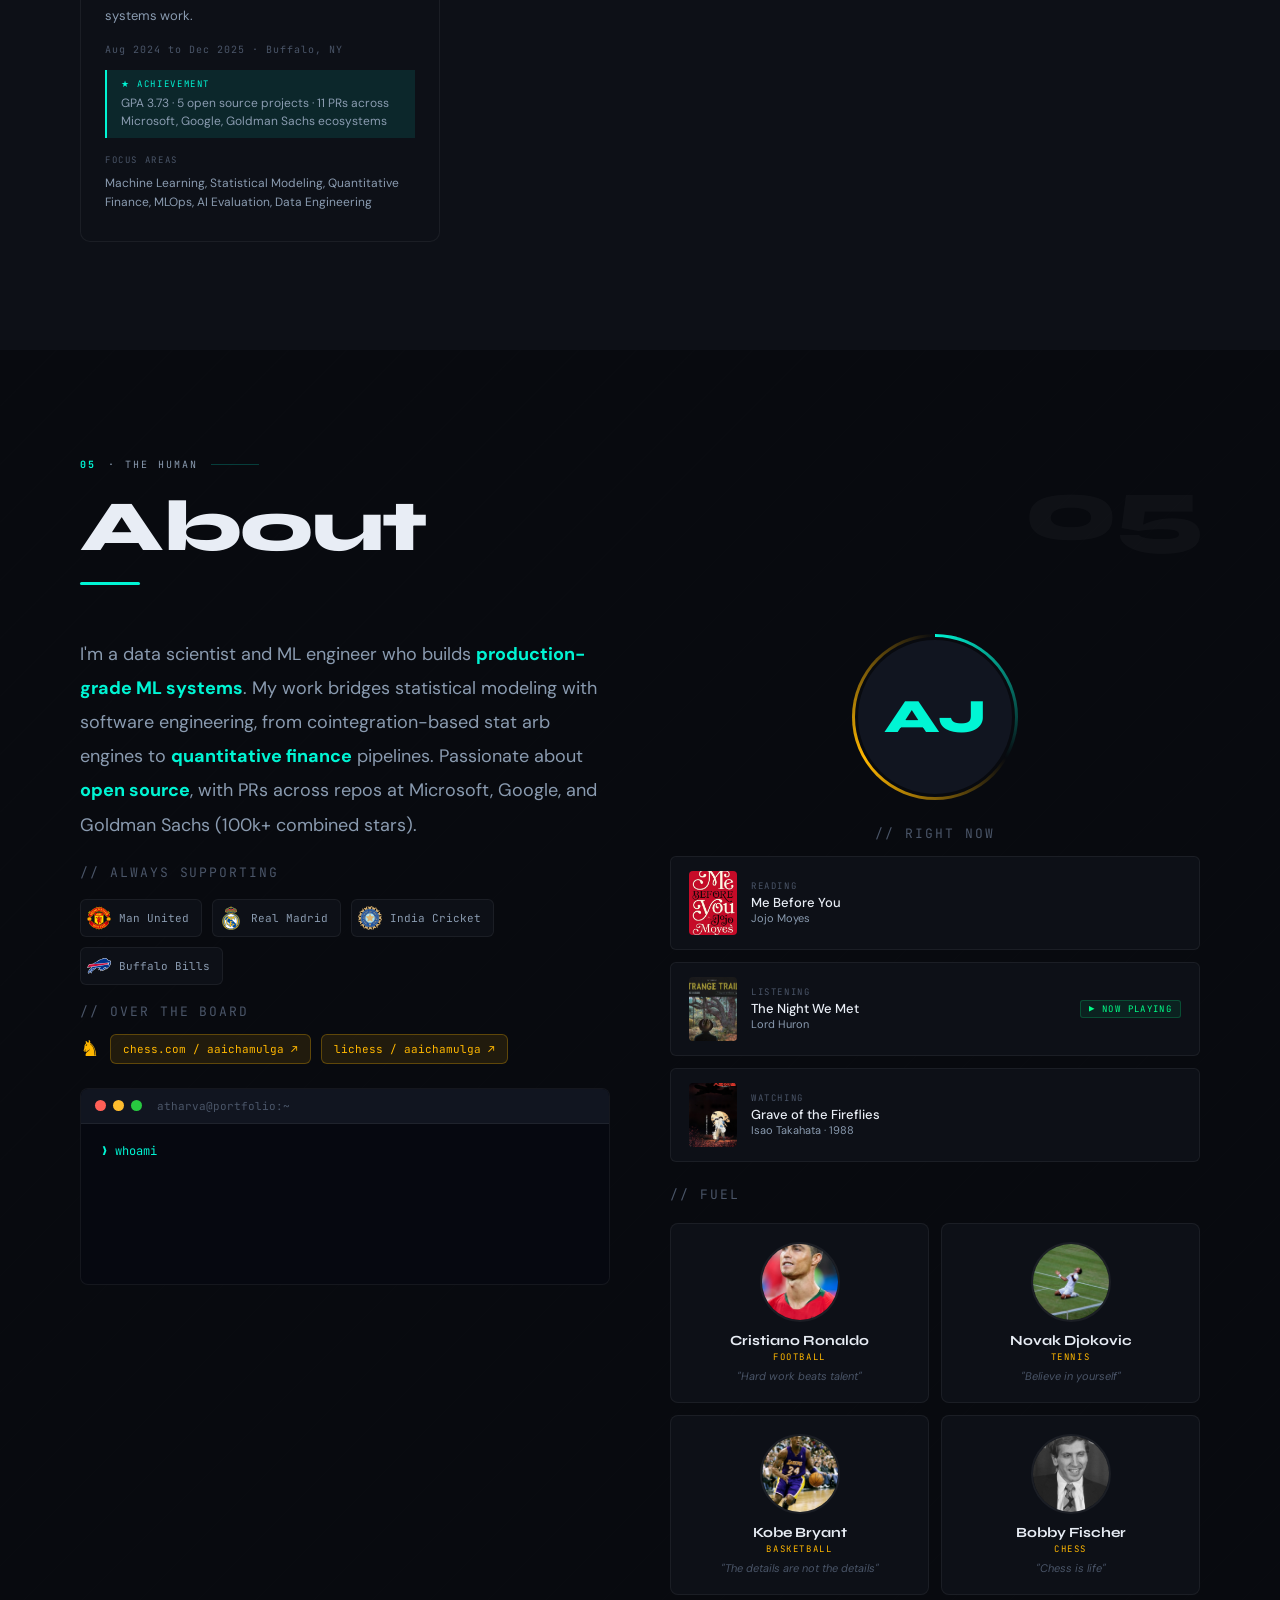
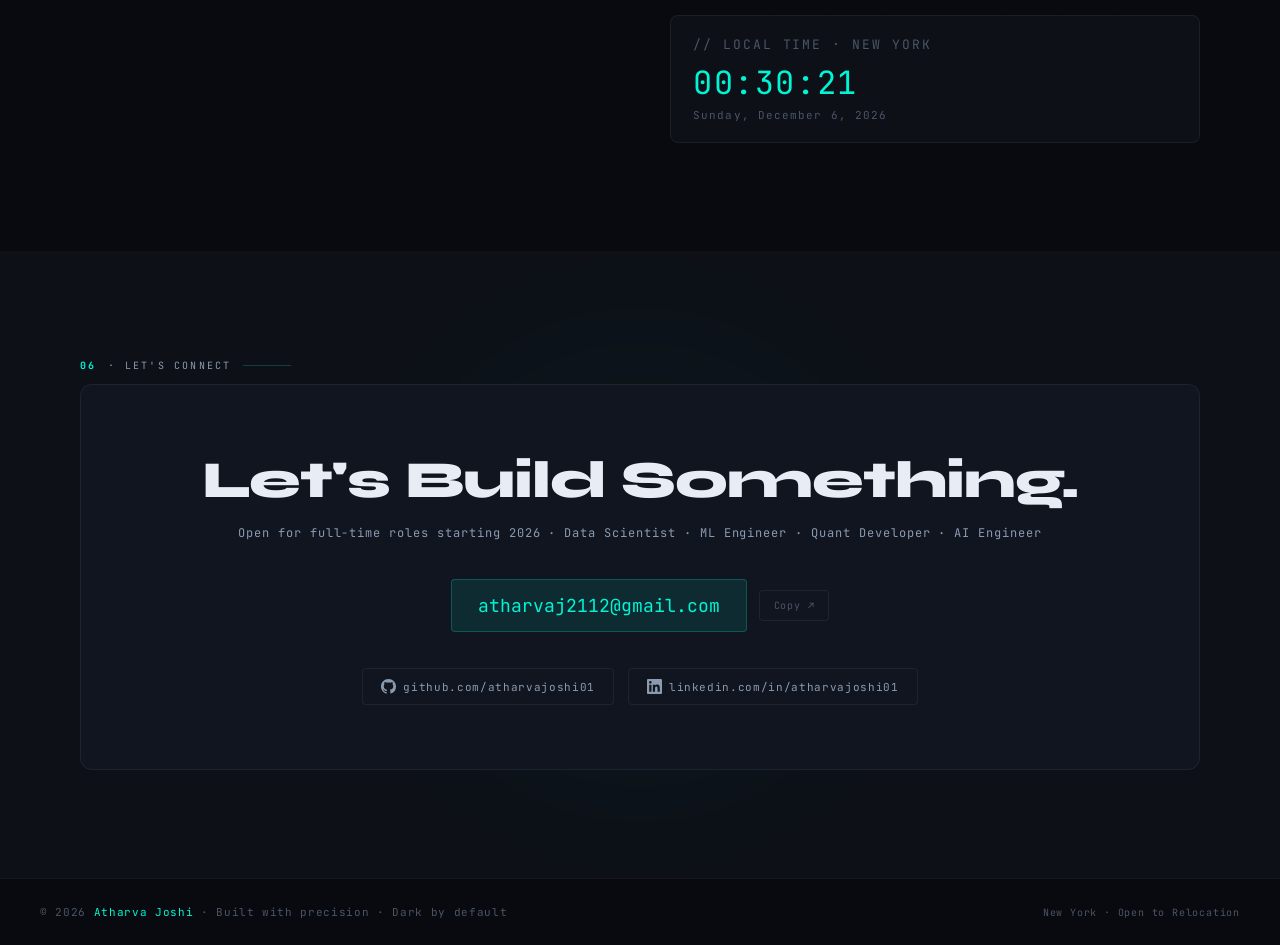
==== commit 7e14bdbc: "Remove experience section and all bachelor's/gold-medalist references; renumber sections" ====
--- a/index.html
+++ b/index.html
@@ -4,7 +4,7 @@
 <meta charset="UTF-8">
 <meta name="viewport" content="width=device-width, initial-scale=1.0">
 <title>Atharva Joshi · Data Scientist · ML Engineer · Quant Dev</title>
-<meta name="description" content="MS Data Science, SUNY Buffalo. Gold Medalist. ML systems for finance and AI evaluation. Open source contributor to Microsoft, Google, Goldman Sachs.">
+<meta name="description" content="MS Data Science, SUNY Buffalo. ML systems for finance and AI evaluation. Open source contributor to Microsoft, Google, Goldman Sachs.">
 <link rel="preconnect" href="https://fonts.googleapis.com">
 <link rel="preconnect" href="https://fonts.gstatic.com" crossorigin>
 <link href="https://fonts.googleapis.com/css2?family=Syne:wght@400;700;800&family=JetBrains+Mono:wght@300;400;500;700&family=DM+Sans:wght@300;400;500&display=swap" rel="stylesheet">
@@ -491,10 +491,9 @@
     <li><a href="#projects">01 Projects</a></li>
     <li><a href="#opensource">02 OS</a></li>
     <li><a href="#skills">03 Stack</a></li>
-    <li><a href="#experience">04 Work</a></li>
-    <li><a href="#timeline">05 Edu</a></li>
-    <li><a href="#about">06 About</a></li>
-    <li><a href="#contact">07 Contact</a></li>
+    <li><a href="#timeline">04 Edu</a></li>
+    <li><a href="#about">05 About</a></li>
+    <li><a href="#contact">06 Contact</a></li>
   </ul>
   <div class="nav-r">
     <div class="th-tog" id="th-tog" title="Toggle theme">
@@ -509,7 +508,6 @@
   <div class="hero-c">
     <div class="hero-badges">
       <div class="hero-badge"><span class="dot"></span>Open to Full-Time · 2026</div>
-      <div class="hero-badge-gold">🥇 GOLD MEDALIST</div>
     </div>
     <h1 class="hero-name">ATHARVA<br>JOSHI</h1>
     <div class="heatmap" id="heatmap" aria-hidden="true"></div>
@@ -522,7 +520,6 @@
       <div class="hs"><span>3.73</span> GPA</div><div class="hs-sep"></div>
       <div class="hs">MS <span>Data Science</span></div><div class="hs-sep"></div>
       <div class="hs">SUNY <span>Buffalo</span></div><div class="hs-sep"></div>
-      <div class="hs hs-gold">🥇 Gold Medalist · B.E. E&amp;TC</div><div class="hs-sep"></div>
       <div class="hs hs-chess">♞ Chess 2000</div><div class="hs-sep"></div>
       <div class="hs"><span id="sys-t">SYS TIME: --:--:-- UTC</span></div>
     </div>
@@ -813,74 +810,11 @@
 </div>
 </section>
 
-<!-- EXPERIENCE -->
-<section id="experience">
-<div class="container">
-  <div class="sec-label"><strong>04</strong> · Where I've Worked</div>
-  <h2 class="sec-title" style="position:relative;">Professional Experience<span class="sec-num">04</span></h2>
-  <div class="sec-underline"></div>
-  <div class="edu-cards">
-    <div class="edu-card fade-up">
-      <span class="edu-badge">Research · Buffalo, NY</span>
-      <div class="edu-inst">University at Buffalo</div>
-      <div class="edu-prog">Research Data Analyst</div>
-      <div class="edu-desc">Built data pipelines and statistical models for university research stakeholders. Combined Python and R for hypothesis testing and regression analysis, plus SQL data integration into automated reporting.</div>
-      <div class="edu-date">Oct 2025 to Apr 2026 · Buffalo, NY</div>
-      <div class="edu-scholarship">
-        <div class="edu-scholarship-lbl">★ Impact</div>
-        <div class="edu-scholarship-txt">Reduced 696-feature dataset to 80 high-signal variables (88% cut) · Integrated 3 sources into 41 production reports · Reclaimed 15+ hrs/week of stakeholder time</div>
-      </div>
-      <div class="edu-focus-lbl">Stack</div>
-      <div class="edu-focus-txt">Python, R, SQL, Statistical Analysis, Regression, Hypothesis Testing, Data Pipelines</div>
-    </div>
-    <div class="edu-card fade-up" style="border-color:rgba(0,245,212,0.12);" data-d="1">
-      <span class="edu-badge">Data Science · Buffalo, NY</span>
-      <div class="edu-inst">Machinery Monitoring Systems LLC</div>
-      <div class="edu-prog">Data Scientist</div>
-      <div class="edu-desc">Shipped a Python AI service end to end, from EDA through validation and deployment. Built model evaluation infrastructure tracking accuracy, latency, drift, and exception rate across iterative retraining cycles.</div>
-      <div class="edu-date">Aug 2025 to Dec 2025 · Buffalo, NY</div>
-      <div class="edu-scholarship">
-        <div class="edu-scholarship-lbl">★ Impact</div>
-        <div class="edu-scholarship-txt">99.98% production accuracy · Automated manual triage costing ~4 hrs/day · 3 retraining cycles sustaining 99%+ accuracy across releases</div>
-      </div>
-      <div class="edu-focus-lbl">Stack</div>
-      <div class="edu-focus-txt">Python, FastAPI, Docker, Model Evaluation, MLOps, Drift Monitoring</div>
-    </div>
-    <div class="edu-card fade-up" data-d="2">
-      <span class="edu-badge">ML Engineer · India</span>
-      <div class="edu-inst">Rucha Yantra LLP</div>
-      <div class="edu-prog">Machine Learning Engineer</div>
-      <div class="edu-desc">Designed and trained classification models on multi-sensor industrial telemetry. Built Python and SQL backend pipelines on AWS processing 10K+ daily records across multiple device classes.</div>
-      <div class="edu-date">Feb 2023 to Jul 2024 · India</div>
-      <div class="edu-scholarship">
-        <div class="edu-scholarship-lbl">★ Impact</div>
-        <div class="edu-scholarship-txt">Shipped 3 ML modules from scoping to deployment · Zero rollbacks across 17 months · ~$80K estimated annual customer cost savings</div>
-      </div>
-      <div class="edu-focus-lbl">Stack</div>
-      <div class="edu-focus-txt">Python, SQL, AWS, Classification Models, Multi-Sensor Telemetry, Industrial ML</div>
-    </div>
-    <div class="edu-card fade-up" data-d="3">
-      <span class="edu-badge">Internship · India</span>
-      <div class="edu-inst">Chandra Engineering</div>
-      <div class="edu-prog">Data Analyst Intern</div>
-      <div class="edu-desc">Trained 3 forecasting models on 12+ months of multi-product sales data using walk-forward backtesting, replacing a manual Excel workflow. Surfaced insights through Tableau dashboards for ops planning.</div>
-      <div class="edu-date">Sep 2021 to Dec 2022 · India</div>
-      <div class="edu-scholarship">
-        <div class="edu-scholarship-lbl">★ Impact</div>
-        <div class="edu-scholarship-txt">+20% forecast accuracy · -15% stock-outs · -10% overstocking · $10K annual savings · +5% on-time fulfillment</div>
-      </div>
-      <div class="edu-focus-lbl">Stack</div>
-      <div class="edu-focus-txt">Random Forest, XGBoost, TensorFlow, Python, SQL, Tableau, Walk-Forward Backtesting</div>
-    </div>
-  </div>
-</div>
-</section>
-
 <!-- EDUCATION -->
 <section id="timeline">
 <div class="container">
-  <div class="sec-label"><strong>05</strong> · Education</div>
-  <h2 class="sec-title" style="position:relative;">Education<span class="sec-num">05</span></h2>
+  <div class="sec-label"><strong>04</strong> · Education</div>
+  <h2 class="sec-title" style="position:relative;">Education<span class="sec-num">04</span></h2>
   <div class="sec-underline"></div>
   <div class="edu-cards">
     <div class="edu-card fade-up">
@@ -896,16 +830,6 @@
       <div class="edu-focus-lbl">Focus Areas</div>
       <div class="edu-focus-txt">Machine Learning, Statistical Modeling, Quantitative Finance, MLOps, AI Evaluation, Data Engineering</div>
     </div>
-    <div class="edu-card fade-up" style="border-color:rgba(255,183,0,0.2);" data-d="1">
-      <span class="edu-badge gold">B.E. · 🥇 Gold Medalist</span>
-      <div class="edu-inst">Jawaharlal Nehru Engineering College, India</div>
-      <div class="edu-prog gold">B.E., Electronics &amp; Telecommunication Engineering</div>
-      <div class="edu-desc">Graduated as university topper with the Gold Medal, the highest academic distinction. Built the foundation in algorithms, electronics, systems, and applied mathematics.</div>
-      <div class="edu-date">Aug 2019 to Jul 2023 · India</div>
-      <div class="edu-gold-chip">🥇 Gold Medalist · 8.41/10 GPA · Electronics &amp; Telecom</div>
-      <div class="edu-focus-lbl">Focus Areas</div>
-      <div class="edu-focus-txt">Algorithms, Data Structures, Signal Processing, Communication Systems, Applied Mathematics, Embedded Systems</div>
-    </div>
   </div>
 </div>
 </section>
@@ -913,16 +837,12 @@
 <!-- ABOUT -->
 <section id="about">
 <div class="container">
-  <div class="sec-label"><strong>06</strong> · The Human</div>
-  <h2 class="sec-title" style="position:relative;">About<span class="sec-num">06</span></h2>
+  <div class="sec-label"><strong>05</strong> · The Human</div>
+  <h2 class="sec-title" style="position:relative;">About<span class="sec-num">05</span></h2>
   <div class="sec-underline"></div>
   <div class="ab-grid">
     <div class="fade-up">
       <p class="ab-bio">I'm a data scientist and ML engineer who builds <strong>production-grade ML systems</strong>. My work bridges statistical modeling with software engineering, from cointegration-based stat arb engines to <strong>quantitative finance</strong> pipelines. Passionate about <strong>open source</strong>, with PRs across repos at Microsoft, Google, and Goldman Sachs (100k+ combined stars).</p>
-      <div class="ach-card">
-        <div class="ach-ic">🥇</div>
-        <div><div class="ach-lbl">Featured Achievement</div><div class="ach-ti">Bachelor's Gold Medalist</div><div class="ach-desc">Graduated top of batch with university gold medal in B.E. Electronics &amp; Telecommunication Engineering. A credential earned through consistent excellence, not circumstance.</div></div>
-      </div>
       <div style="margin-top:22px;">
         <div class="sg-lbl" style="margin-bottom:12px;">// Always Supporting</div>
         <div class="sport-row">
@@ -1009,7 +929,7 @@
 <!-- CONTACT -->
 <section id="contact">
 <div class="container">
-  <div class="sec-label"><strong>07</strong> · Let's Connect</div>
+  <div class="sec-label"><strong>06</strong> · Let's Connect</div>
   <div class="ct-blob"></div>
   <div class="ct-inner fade-up">
     <div class="ct-h">Let's Build Something.</div>
@@ -1027,7 +947,7 @@
 </section>
 
 <footer>
-  <div class="fl">© 2026 <span>Atharva Joshi</span> · <em>B.E. Gold Medalist</em> · Built with precision · Dark by default</div>
+  <div class="fl">© 2026 <span>Atharva Joshi</span> · Built with precision · Dark by default</div>
   <div class="fr">New York · Open to Relocation</div>
 </footer>
 
@@ -1176,7 +1096,7 @@
 (function(){
   const body=document.getElementById('term-b');if(!body)return;
   const script=[
-    {t:'p',s:'whoami'},{t:'o',s:'atharva-joshi | MS Data Science | Gold Medalist'},
+    {t:'p',s:'whoami'},{t:'o',s:'atharva-joshi | MS Data Science'},
     {t:'p',s:'cat interests.txt'},
     {t:'o',s:'→ Machine Learning Systems'},{t:'o',s:'→ Quantitative Finance'},
     {t:'o',s:'→ AI Evaluation & Safety'},{t:'o',s:'→ Open Source Development'},
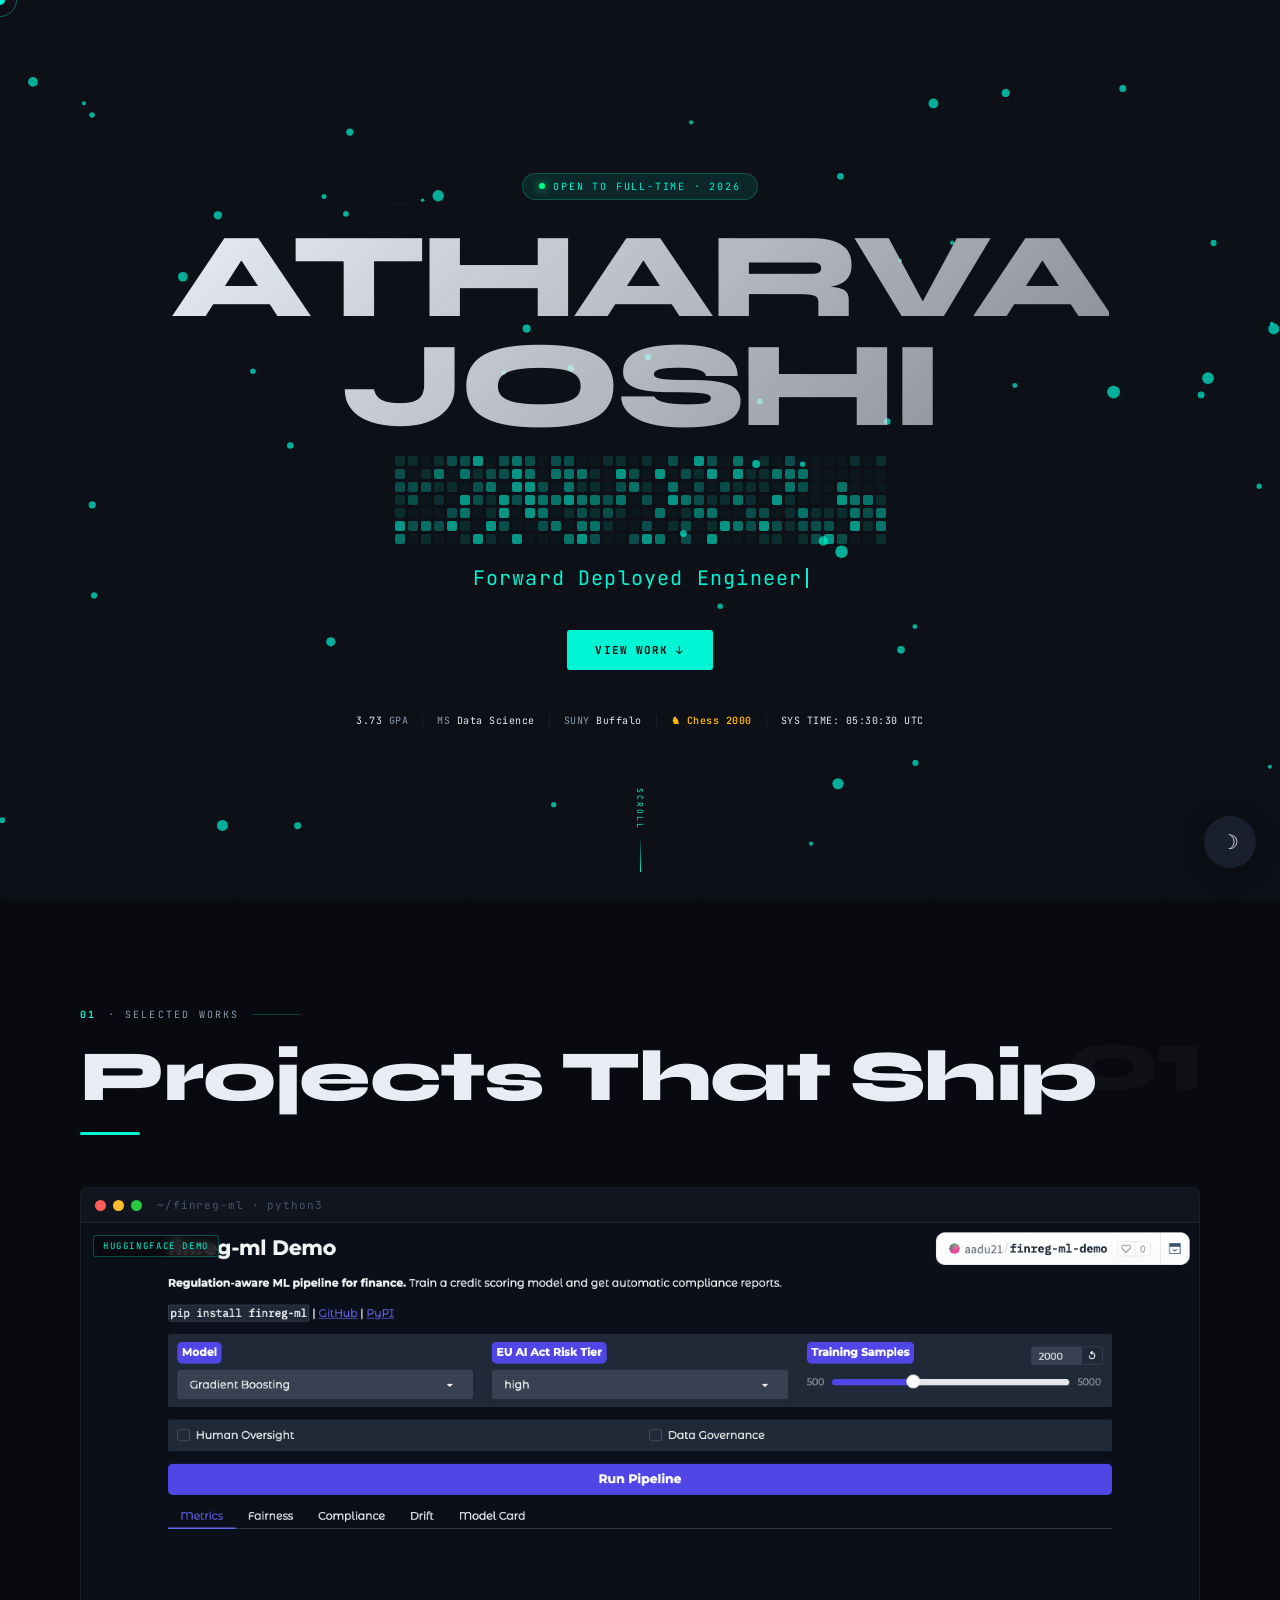
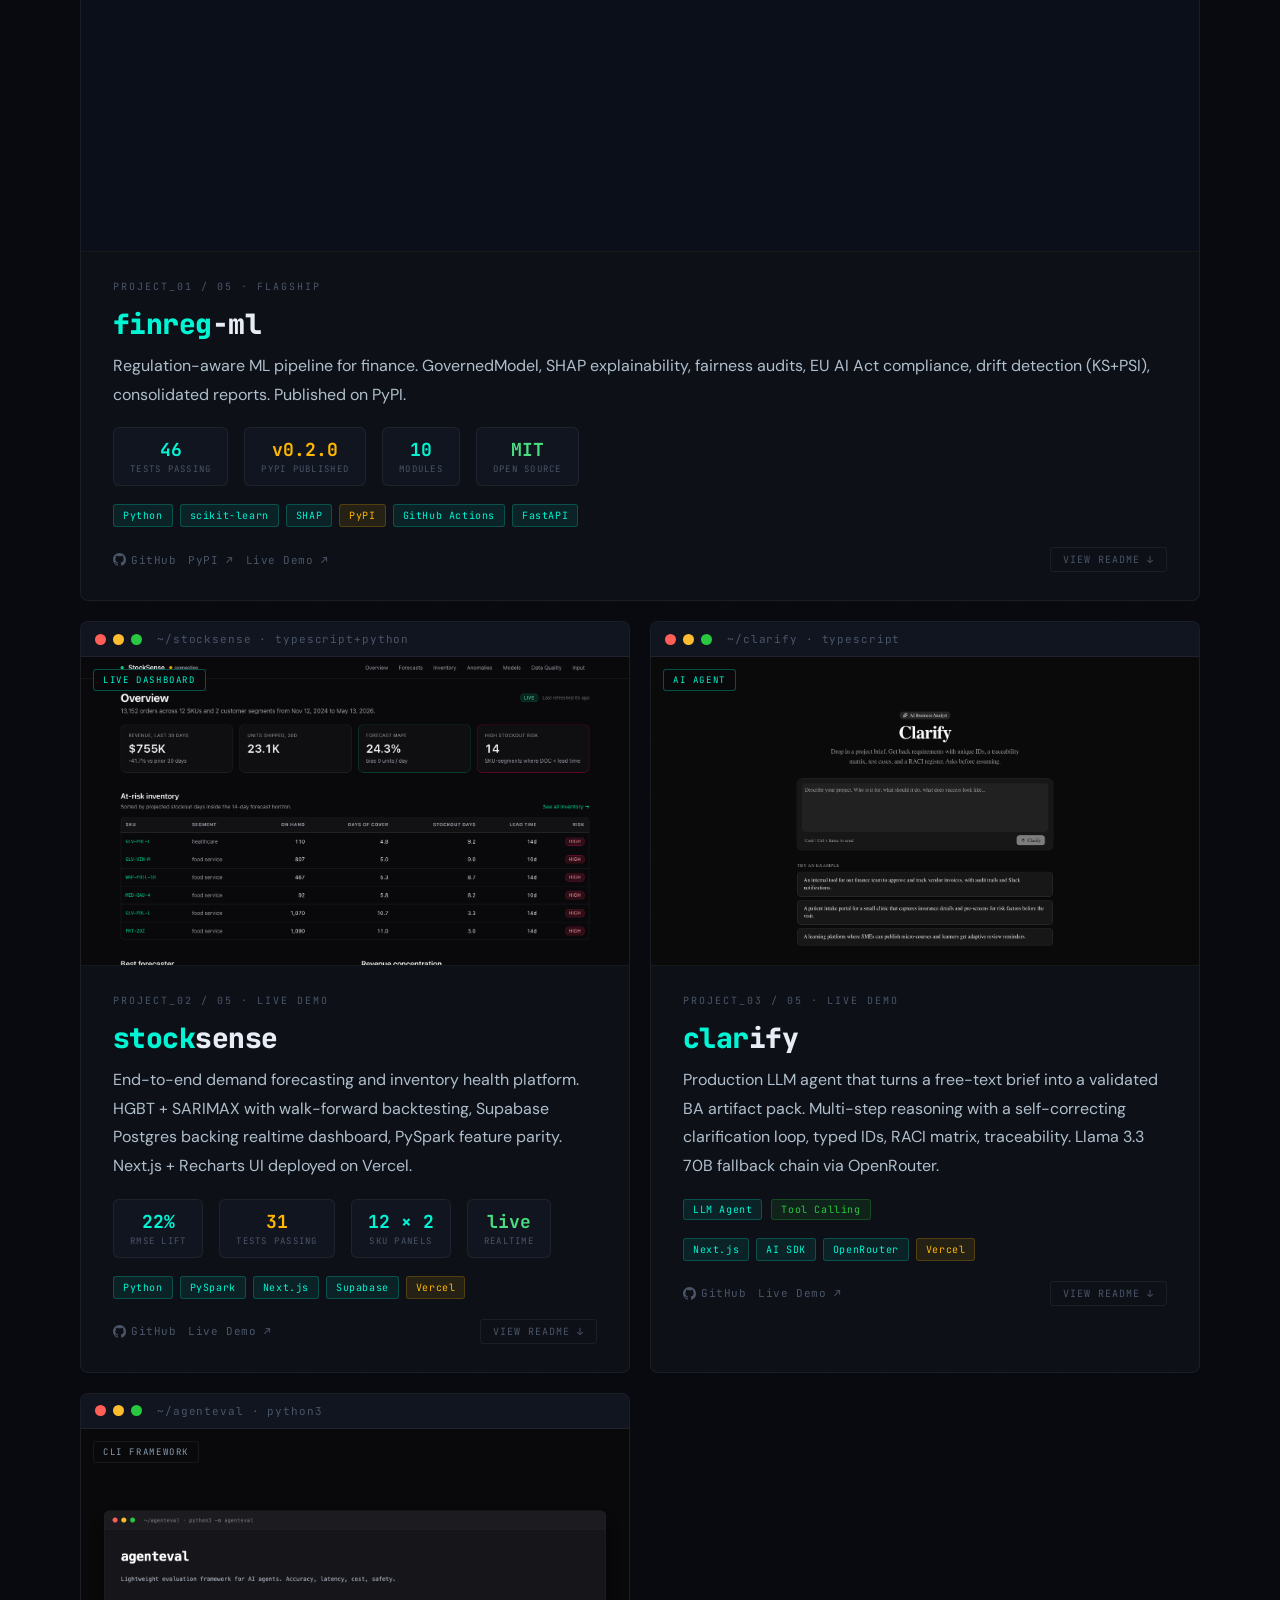
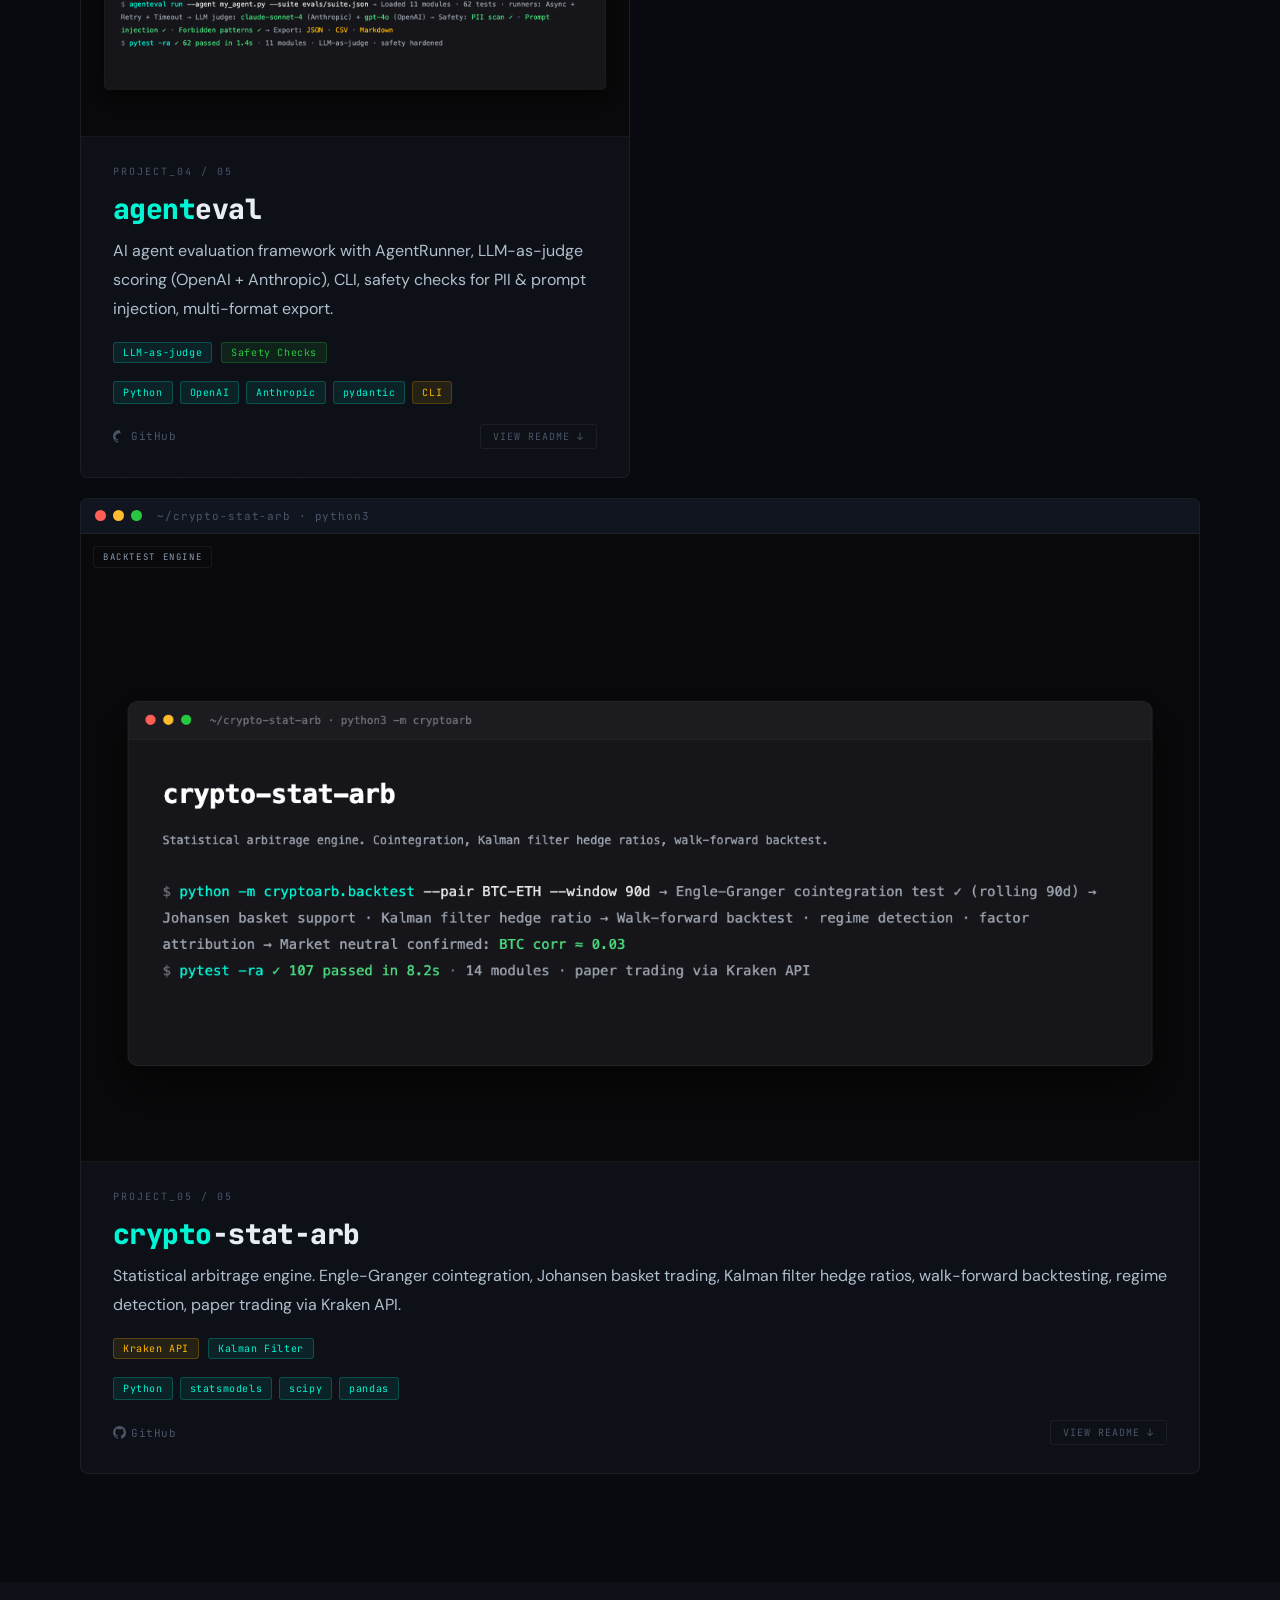
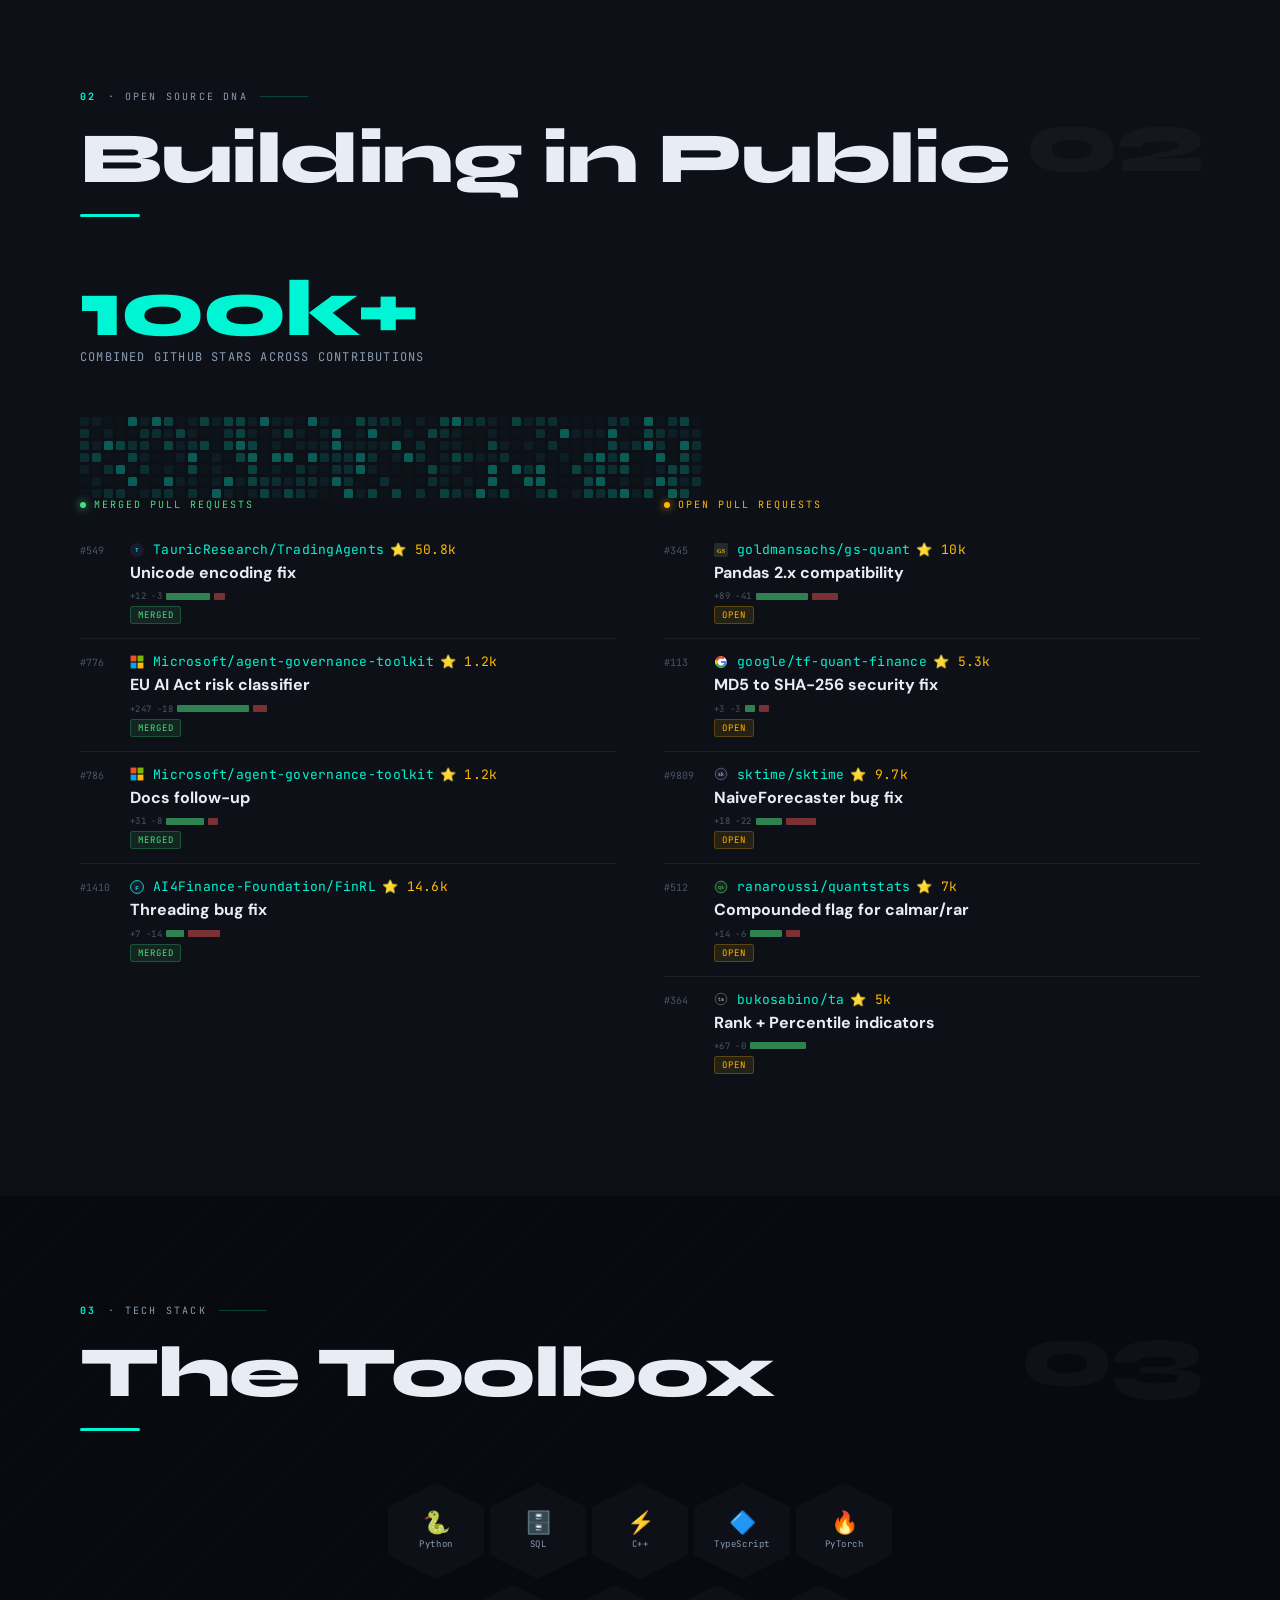
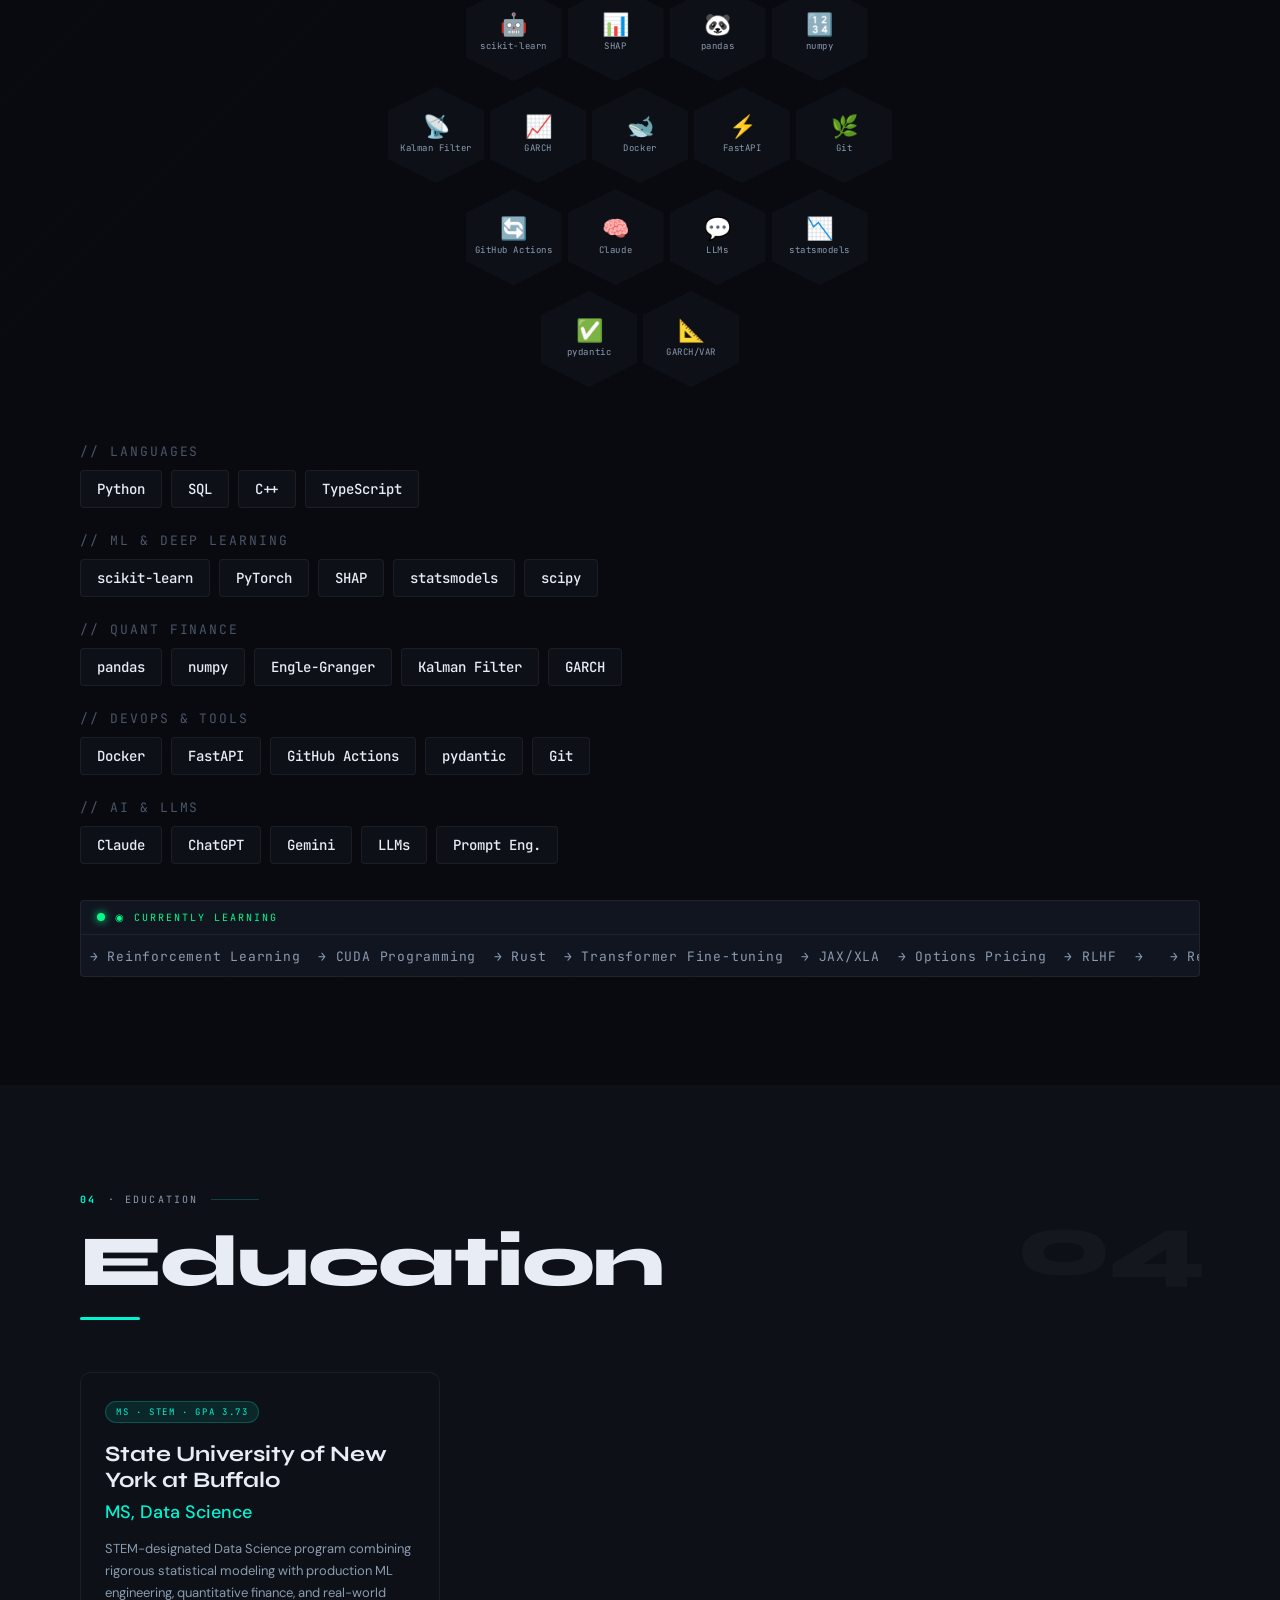
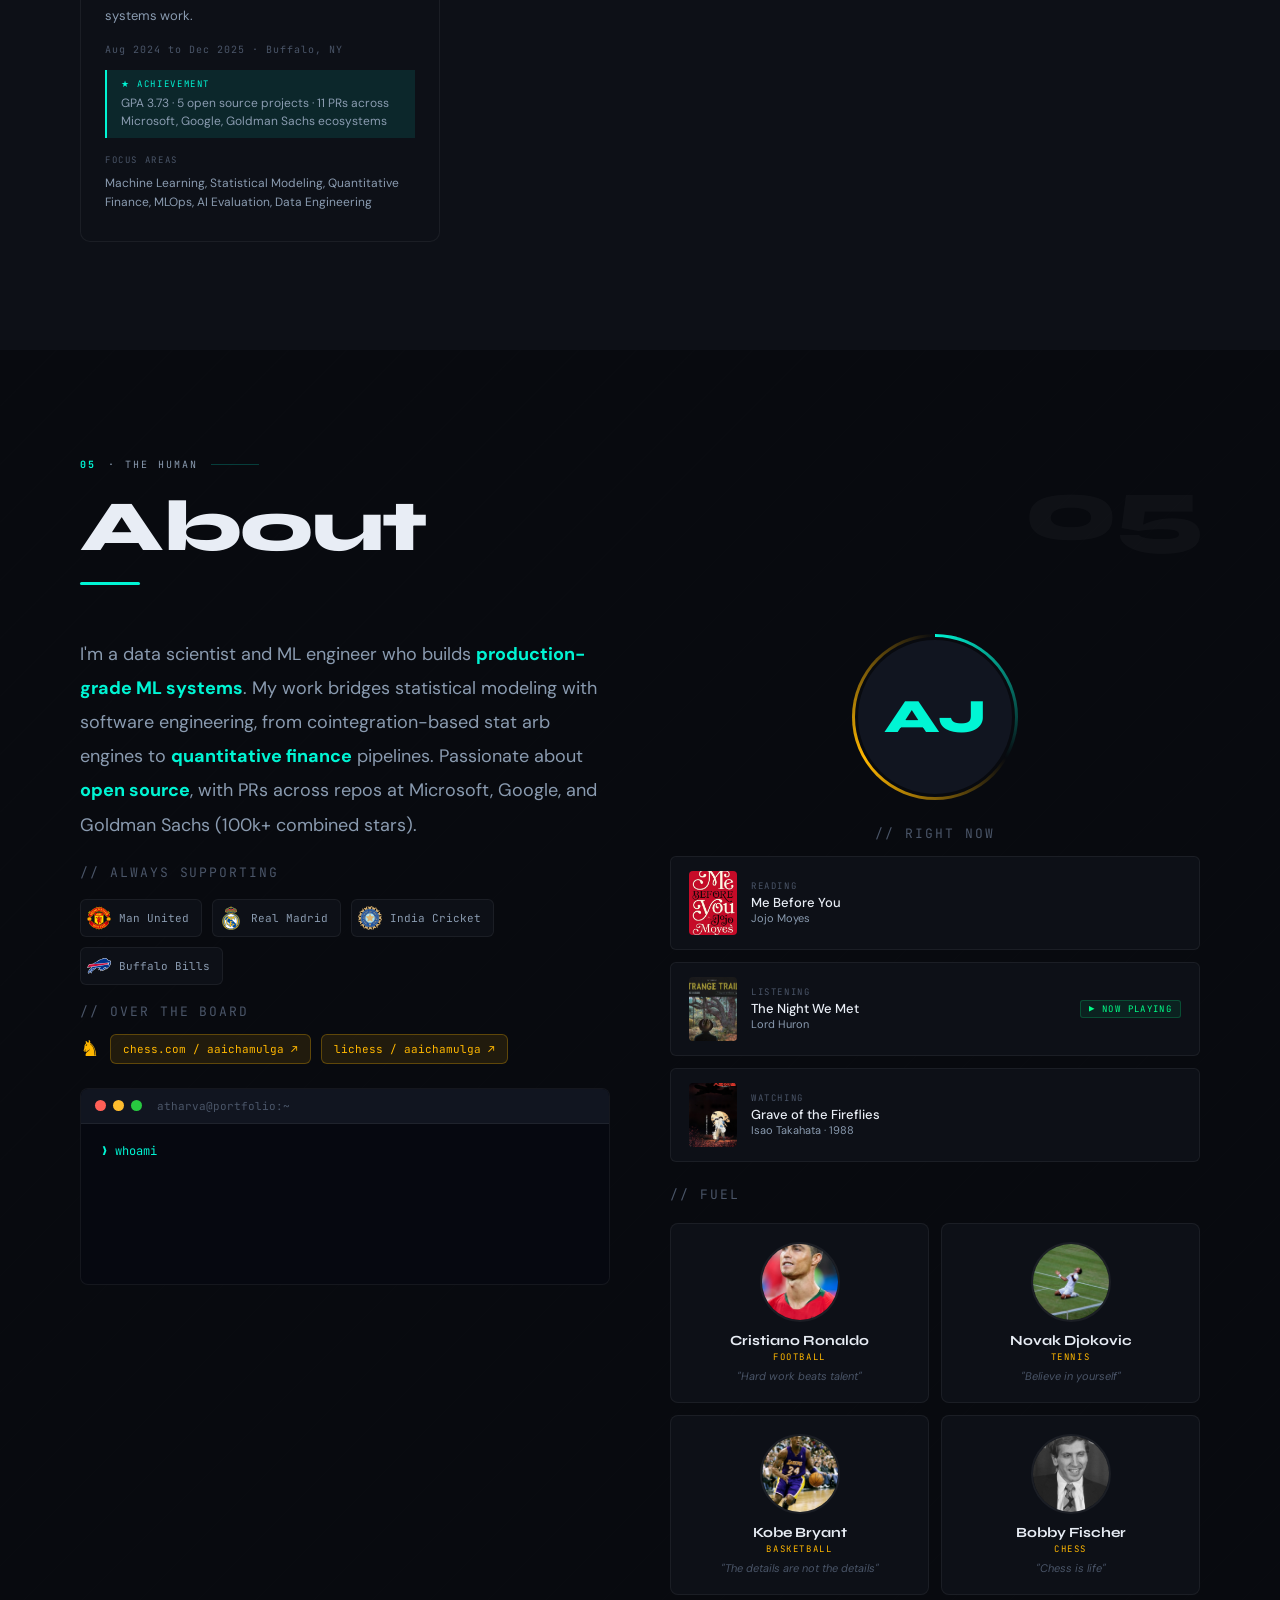
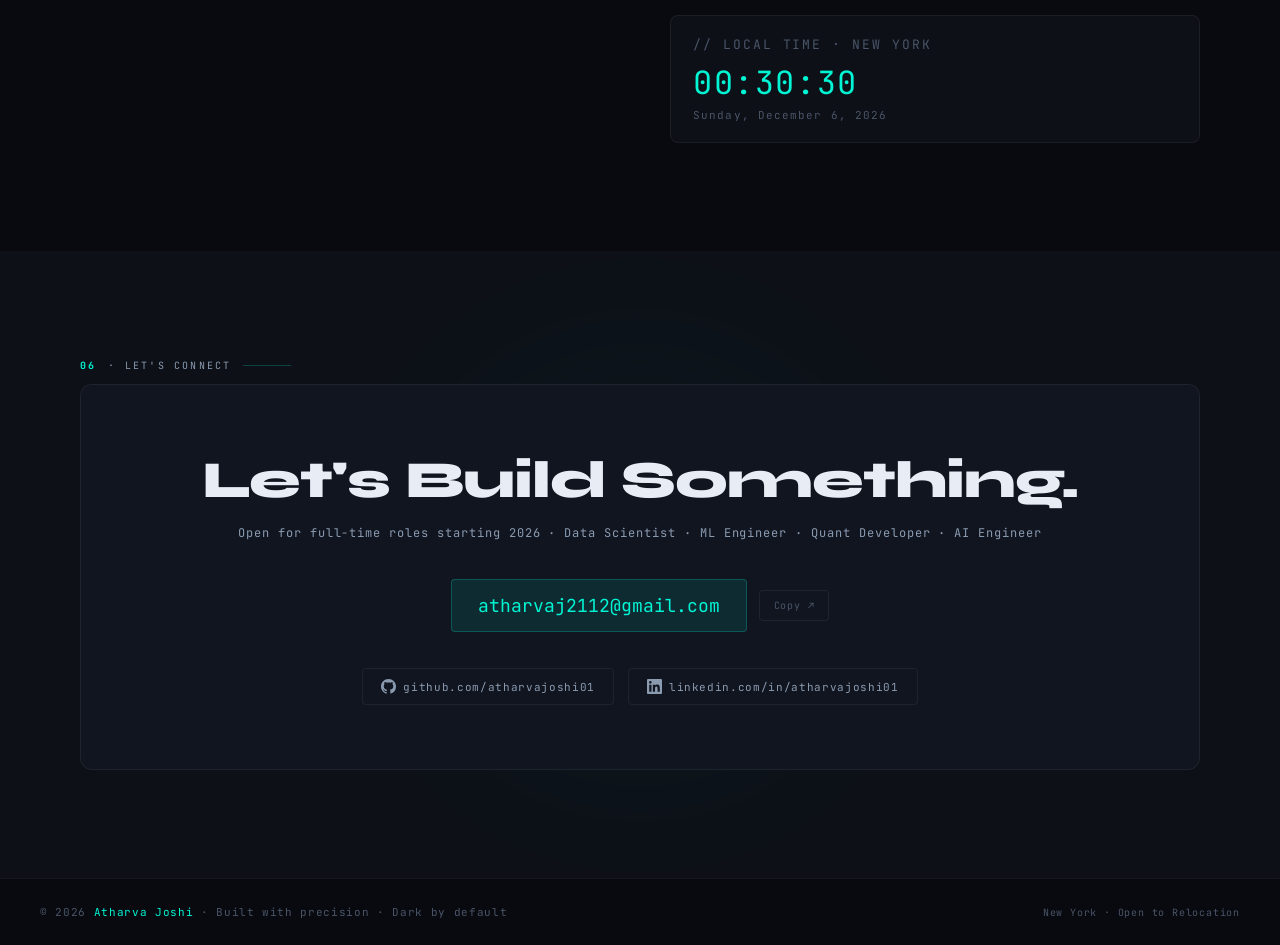
==== commit 5180d29d: "Remove resume modal/button and old CV, set hero role to Forward Deployed Engineer, prune dead CSS" ====
--- a/index.html
+++ b/index.html
@@ -3,7 +3,7 @@
 <head>
 <meta charset="UTF-8">
 <meta name="viewport" content="width=device-width, initial-scale=1.0">
-<title>Atharva Joshi · Data Scientist · ML Engineer · Quant Dev</title>
+<title>Atharva Joshi · Forward Deployed Engineer</title>
 <meta name="description" content="MS Data Science, SUNY Buffalo. ML systems for finance and AI evaluation. Open source contributor to Microsoft, Google, Goldman Sachs.">
 <link rel="preconnect" href="https://fonts.googleapis.com">
 <link rel="preconnect" href="https://fonts.gstatic.com" crossorigin>
@@ -99,7 +99,6 @@
 .hero-badges{display:flex;align-items:center;justify-content:center;gap:10px;margin-bottom:22px;flex-wrap:wrap;}
 .hero-badge{display:inline-flex;align-items:center;gap:8px;font-family:'JetBrains Mono',monospace;font-size:10px;color:var(--accent);letter-spacing:.18em;text-transform:uppercase;background:var(--accent-dim);border:1px solid var(--border-a);border-radius:100px;padding:6px 16px;}
 .hero-badge .dot{width:6px;height:6px;background:#00FF88;border-radius:50%;animation:blink 1.4s ease-in-out infinite;box-shadow:0 0 8px #00FF88;flex-shrink:0;}
-.hero-badge-gold{display:inline-flex;align-items:center;gap:8px;font-family:'JetBrains Mono',monospace;font-size:10px;color:var(--accent2);letter-spacing:.18em;text-transform:uppercase;background:var(--accent2-dim);border:1px solid rgba(255,183,0,0.3);border-radius:100px;padding:6px 16px;box-shadow:0 0 16px rgba(255,183,0,0.12);}
 @keyframes blink{0%,100%{opacity:1}50%{opacity:.15}}
 .hero-name{font-family:'Syne',sans-serif;font-weight:800;font-size:clamp(56px,9.5vw,128px);letter-spacing:-.035em;line-height:.9;background:linear-gradient(135deg,var(--fg) 0%,rgba(232,237,245,.55) 100%);-webkit-background-clip:text;-webkit-text-fill-color:transparent;background-clip:text;margin-bottom:16px;white-space:nowrap;}
 @media(max-width:640px){.hero-name{white-space:normal;font-size:clamp(48px,13vw,82px);}}
@@ -119,7 +118,6 @@
 .hero-stats{display:flex;align-items:center;justify-content:center;gap:0;font-family:'JetBrains Mono',monospace;font-size:10px;color:var(--muted2);letter-spacing:.05em;flex-wrap:wrap;row-gap:8px;}
 .hs{padding:0 14px;}.hs span{color:var(--fg);}
 .hs-sep{width:1px;height:12px;background:var(--border);}
-.hs-gold{color:var(--accent2)!important;font-weight:700;}
 .hs-chess{color:var(--accent2);font-weight:600;}
 .scrl{position:absolute;bottom:28px;left:50%;transform:translateX(-50%);display:flex;flex-direction:column;align-items:center;gap:6px;z-index:2;animation:bob 2s ease-in-out infinite;}
 @keyframes bob{0%,100%{opacity:.35;transform:translateX(-50%) translateY(0)}50%{opacity:.65;transform:translateX(-50%) translateY(6px)}}
@@ -277,13 +275,10 @@
 .edu-card{background:var(--card);border:1px solid var(--border);border-radius:10px;padding:28px 24px;display:flex;flex-direction:column;transition:border-color .35s,transform .35s,box-shadow .35s!important;}
 .edu-card:hover{border-color:var(--border-a);transform:translateY(-5px);box-shadow:0 16px 52px var(--accent-glow);}
 .edu-badge{font-family:'JetBrains Mono',monospace;font-size:9px;letter-spacing:.18em;text-transform:uppercase;color:var(--accent);background:var(--accent-dim);border:1px solid var(--border-a);padding:4px 10px;border-radius:100px;display:inline-block;margin-bottom:18px;width:fit-content;}
-.edu-badge.gold{color:var(--accent2);background:var(--accent2-dim);border-color:rgba(255,183,0,.28);}
 .edu-inst{font-family:'Syne',sans-serif;font-weight:700;font-size:22px;color:var(--fg);line-height:1.2;margin-bottom:6px;}
 .edu-prog{font-family:'DM Sans',sans-serif;font-size:18px;font-weight:500;color:var(--accent);margin-bottom:14px;}
-.edu-prog.gold{color:var(--accent2);}
 .edu-desc{font-size:13px;line-height:1.72;color:var(--muted2);flex:1;margin-bottom:16px;}
 .edu-date{font-family:'JetBrains Mono',monospace;font-size:10px;color:var(--muted);letter-spacing:.1em;margin-bottom:14px;}
-.edu-gold-chip{display:inline-flex;align-items:center;gap:8px;background:rgba(255,183,0,.07);border:1px solid rgba(255,183,0,.28);border-radius:6px;padding:8px 14px;margin-bottom:16px;font-family:'JetBrains Mono',monospace;font-size:11px;color:var(--accent2);letter-spacing:.06em;}
 .edu-scholarship{border-left:2px solid var(--accent);padding:8px 14px;margin-bottom:16px;background:var(--accent-dim);}
 .edu-scholarship-lbl{font-family:'JetBrains Mono',monospace;font-size:9px;letter-spacing:.18em;text-transform:uppercase;color:var(--accent);margin-bottom:4px;}
 .edu-scholarship-txt{font-size:12px;color:var(--muted2);line-height:1.5;}
@@ -294,11 +289,6 @@
 .ab-grid{display:grid;grid-template-columns:1fr 1fr;gap:60px;align-items:start;}
 .ab-bio{font-size:18px;line-height:1.9;color:var(--muted2);}
 .ab-bio strong{color:var(--accent);}
-.ach-card{background:rgba(255,183,0,.06);border:1px solid rgba(255,183,0,.25);border-radius:8px;padding:18px 20px;margin-top:20px;display:flex;align-items:flex-start;gap:14px;box-shadow:0 0 28px rgba(255,183,0,.07);}
-.ach-ic{font-size:26px;flex-shrink:0;}
-.ach-lbl{font-family:'JetBrains Mono',monospace;font-size:9px;letter-spacing:.2em;text-transform:uppercase;color:var(--accent2);margin-bottom:4px;}
-.ach-ti{font-family:'Syne',sans-serif;font-weight:700;font-size:18px;color:var(--fg);margin-bottom:4px;}
-.ach-desc{font-size:13px;color:var(--muted2);line-height:1.6;}
 .term-w{background:var(--term-bg);border:1px solid var(--border);border-radius:8px;overflow:hidden;margin-top:24px;}
 .term-body{padding:16px 20px;font-family:'JetBrains Mono',monospace;font-size:12px;line-height:1.85;min-height:160px;color:var(--term-c);}
 .t-prompt{color:var(--accent);}
@@ -367,16 +357,9 @@
 .ct-link:hover{color:var(--fg);border-color:var(--muted);}
 .ct-link svg{width:15px;height:15px;}
 
-/* RESUME MODAL */
-#resume-modal{position:fixed;inset:0;z-index:2000;display:none;align-items:center;justify-content:center;padding:20px;}
-#resume-modal.open{display:flex;}
+/* MODAL */
 .modal-backdrop{position:absolute;inset:0;background:rgba(0,0,0,0.75);backdrop-filter:blur(12px);}
 .modal-card{position:relative;z-index:1;background:var(--bg1);border:1px solid var(--border-a);border-radius:16px;padding:52px 44px;max-width:540px;width:100%;text-align:center;box-shadow:0 0 80px var(--accent-glow);animation:modal-in .4s cubic-bezier(.23,1,.32,1) forwards;}
-.resume-card{max-width:960px;width:96vw;height:90vh;padding:18px;text-align:left;display:flex;flex-direction:column;gap:14px;}
-.resume-head{display:flex;align-items:center;justify-content:space-between;gap:14px;flex-wrap:wrap;}
-.resume-actions{display:flex;align-items:center;gap:10px;}
-.resume-frame{flex:1;width:100%;border:1px solid var(--border);border-radius:8px;background:#1f1f23;min-height:0;}
-.resume-foot{display:flex;gap:10px;flex-wrap:wrap;justify-content:flex-end;}
 @keyframes modal-in{from{opacity:0;transform:scale(.85)}to{opacity:1;transform:scale(1)}}
 .modal-close{background:none;border:1px solid var(--border);width:34px;height:34px;border-radius:50%;cursor:pointer;font-size:18px;color:var(--muted);display:flex;align-items:center;justify-content:center;transition:all .3s!important;}
 .modal-close:hover{color:var(--accent);border-color:var(--border-a);}
@@ -433,7 +416,7 @@
   <div class="intro-status">INITIALIZING_PORTFOLIO</div>
   <div class="intro-mono">AJ</div>
   <div class="intro-line"></div>
-  <div class="intro-sub">Data Scientist · ML Engineer</div>
+  <div class="intro-sub">Forward Deployed Engineer</div>
   <div class="intro-loader"></div>
 </div>
 
@@ -459,29 +442,6 @@
       </div>
     </div>
     <iframe id="demo-iframe" class="demo-frame" src="" title="Live demo" allow="clipboard-read; clipboard-write" referrerpolicy="no-referrer"></iframe>
-  </div>
-</div>
-
-<!-- RESUME MODAL -->
-<div id="resume-modal" role="dialog" aria-modal="true" aria-label="Resume preview">
-  <div class="modal-backdrop" id="modal-bd"></div>
-  <div class="modal-card resume-card">
-    <div class="resume-head">
-      <div>
-        <div class="modal-name">ATHARVA JOSHI</div>
-        <div class="modal-sub">Resume · preview below, download with the button</div>
-      </div>
-      <div class="resume-actions">
-        <a href="Joshi_Atharva_CV.pdf" download="Atharva_Joshi_Resume.pdf" class="modal-btn modal-btn-p">⬇ Download PDF</a>
-        <button class="modal-close" id="modal-close" aria-label="Close">×</button>
-      </div>
-    </div>
-    <iframe id="resume-iframe" class="resume-frame" src="" title="Resume preview"></iframe>
-    <div class="resume-foot">
-      <a href="Joshi_Atharva_CV.pdf" target="_blank" rel="noopener" class="modal-btn modal-btn-s">Open in new tab ↗</a>
-      <a href="mailto:atharvaj2112@gmail.com" class="modal-btn modal-btn-s">📧 Email</a>
-      <a href="https://linkedin.com/in/atharvajoshi01" target="_blank" rel="noopener" class="modal-btn modal-btn-s">🔗 LinkedIn</a>
-    </div>
   </div>
 </div>
 
@@ -514,7 +474,6 @@
     <div class="hero-role"><span id="tw"></span><span class="tw-cur"></span></div>
     <div class="hero-ctas">
       <a href="#projects" class="btn-p mag">View Work ↓</a>
-      <button class="btn-s mag" onclick="openResume()">Resume ↗</button>
     </div>
     <div class="hero-stats">
       <div class="hs"><span>3.73</span> GPA</div><div class="hs-sep"></div>
@@ -1068,7 +1027,7 @@
 
 /* TYPEWRITER */
 (function(){
-  const roles=['Data Scientist','ML Engineer','Quant Developer','AI Engineer'];
+  const roles=['Forward Deployed Engineer'];
   const el=document.getElementById('tw');let ri=0,ci=0,del=false;
   function tick(){const r=roles[ri];if(!del){ci++;el.textContent=r.slice(0,ci);if(ci===r.length){setTimeout(()=>{del=true;tick();},2000);return;}setTimeout(tick,72);}
   else{ci--;el.textContent=r.slice(0,ci);if(ci===0){del=false;ri=(ri+1)%roles.length;setTimeout(tick,300);return;}setTimeout(tick,38);}}
@@ -1188,22 +1147,6 @@
 document.getElementById('demo-bd').addEventListener('click',closeDemo);
 document.addEventListener('keydown',e=>{if(e.key==='Escape'&&document.getElementById('demo-modal').classList.contains('open'))closeDemo();});
 
-/* RESUME MODAL */
-function openResume(){
-  const modal=document.getElementById('resume-modal');
-  const frame=document.getElementById('resume-iframe');
-  // Lazy-load the PDF only on first open so the page doesn't fetch it up-front.
-  if(!frame.dataset.loaded){
-    frame.src='Joshi_Atharva_CV.pdf#view=FitH&toolbar=1';
-    frame.dataset.loaded='1';
-  }
-  modal.classList.add('open');
-  document.body.style.overflow='hidden';
-}
-function closeResume(){document.getElementById('resume-modal').classList.remove('open');document.body.style.overflow='';}
-document.getElementById('modal-close').addEventListener('click',closeResume);
-document.getElementById('modal-bd').addEventListener('click',closeResume);
-document.addEventListener('keydown',e=>{if(e.key==='Escape')closeResume();});
 </script>
 </body>
 </html>
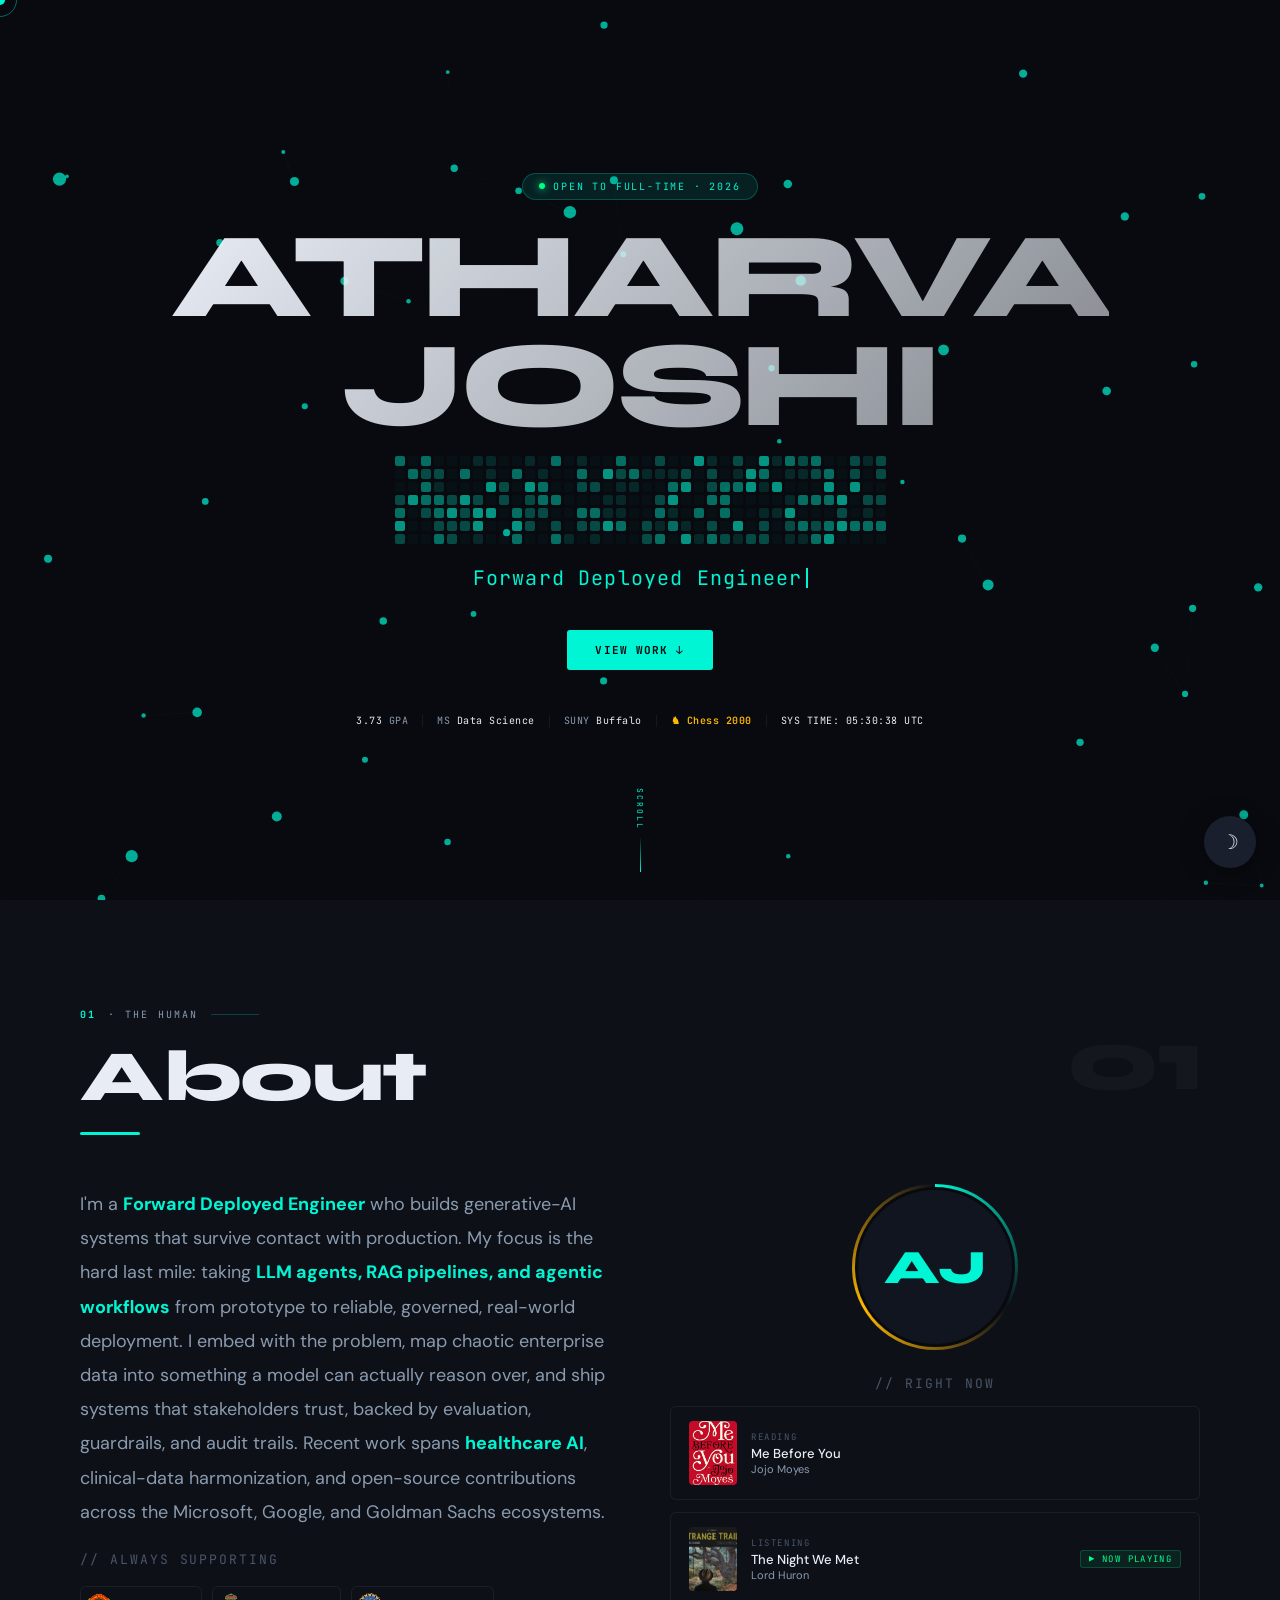
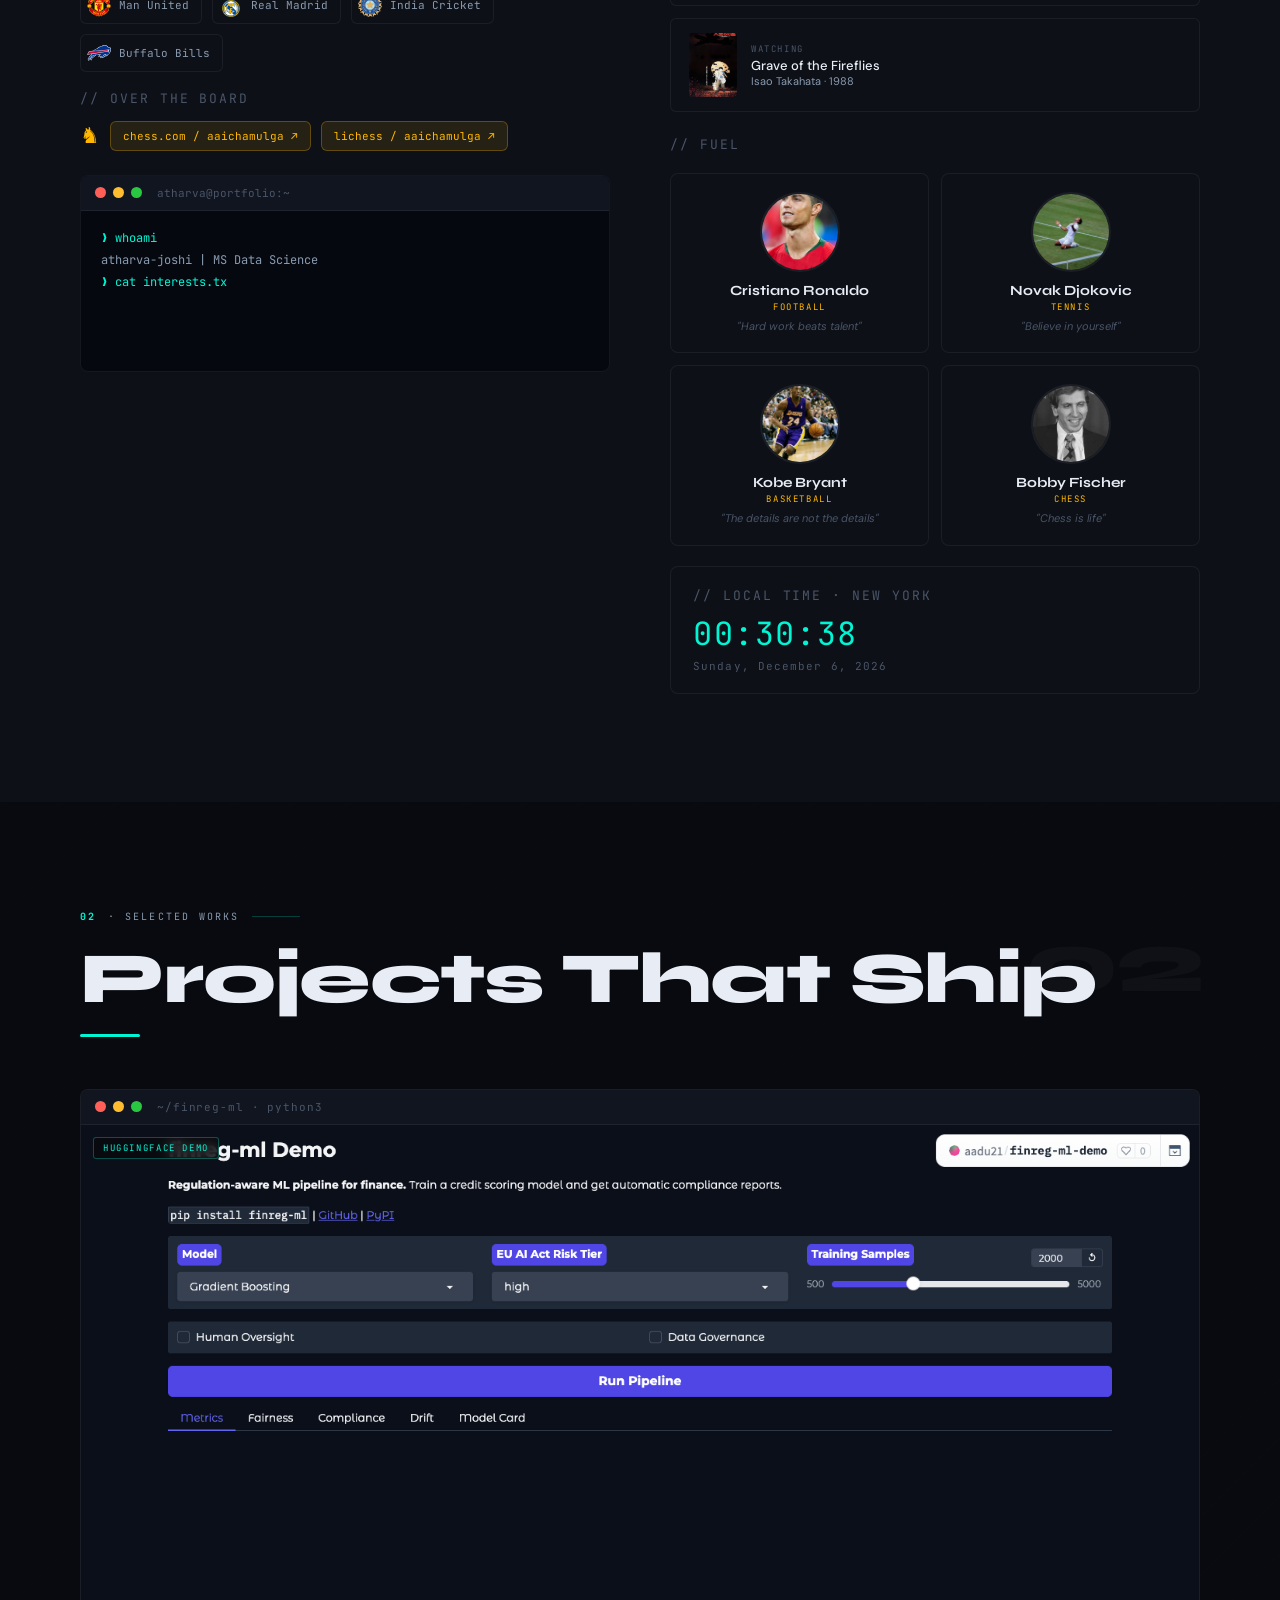
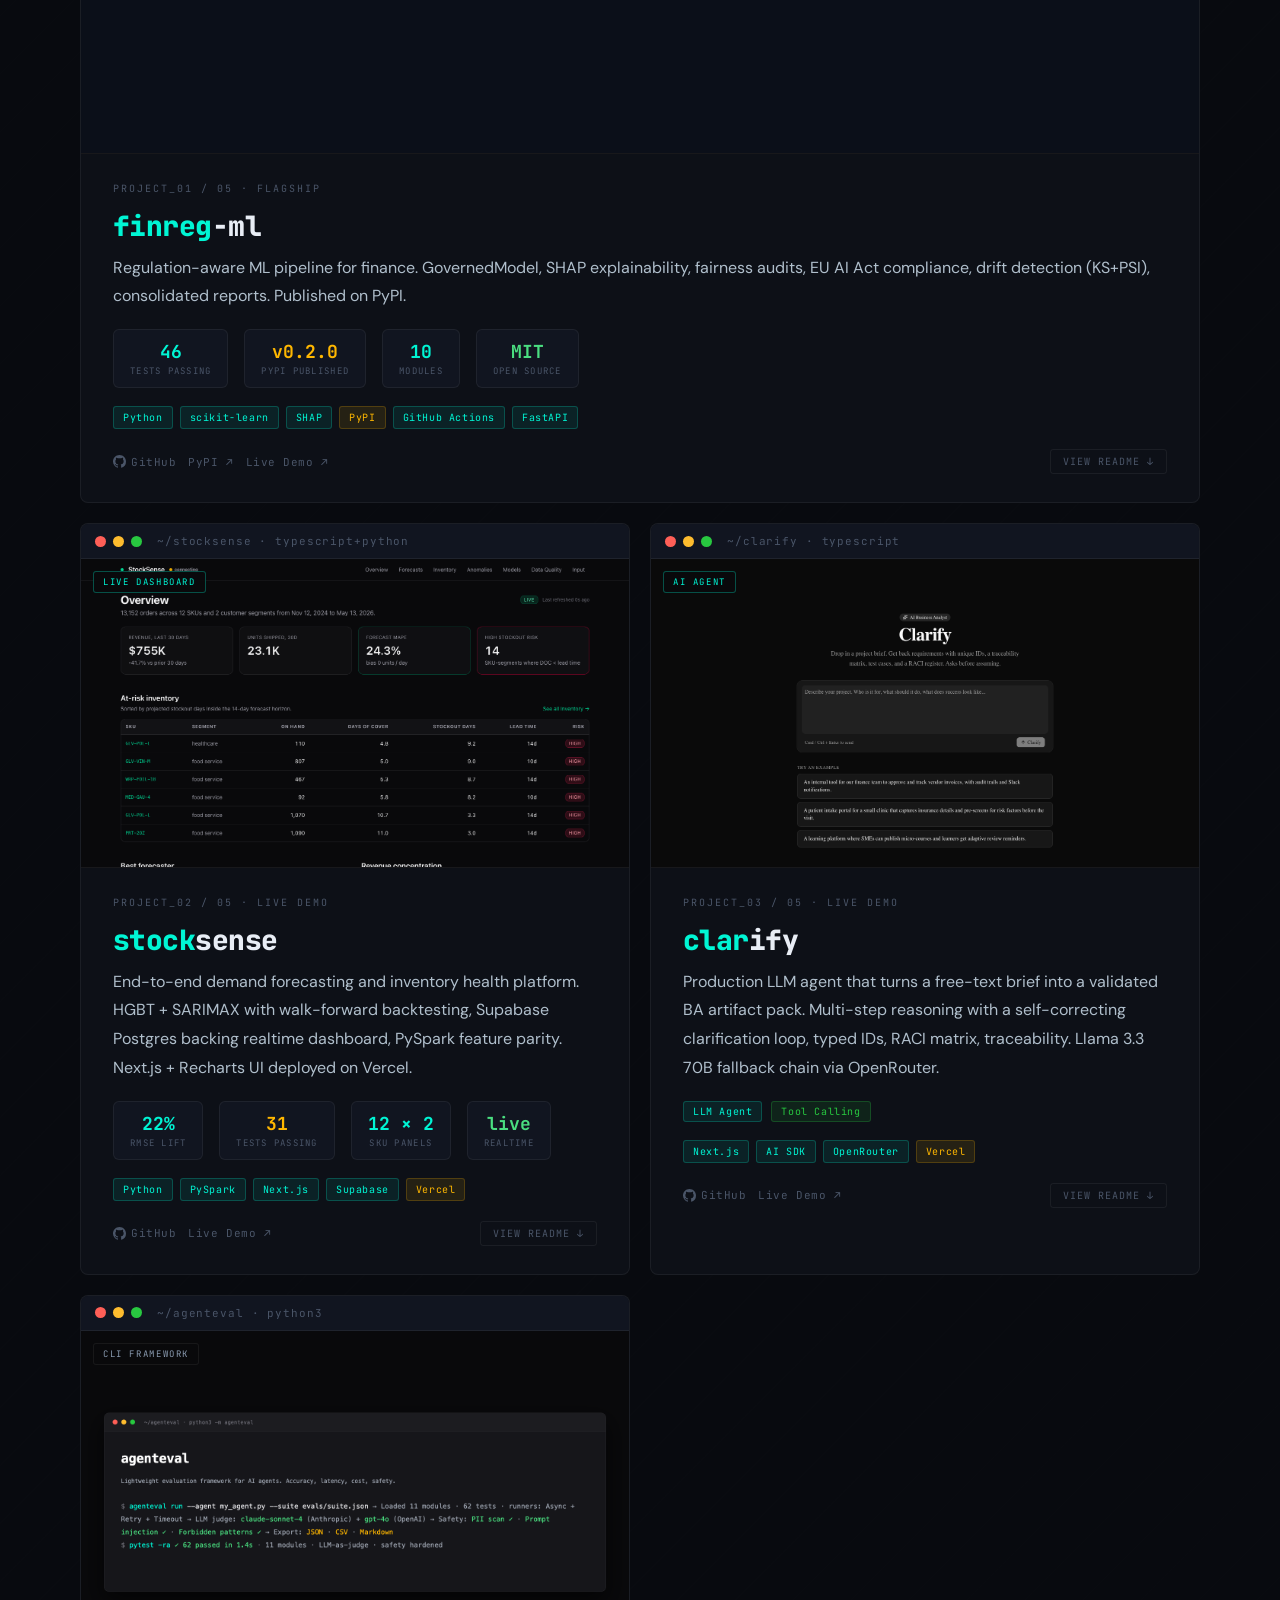
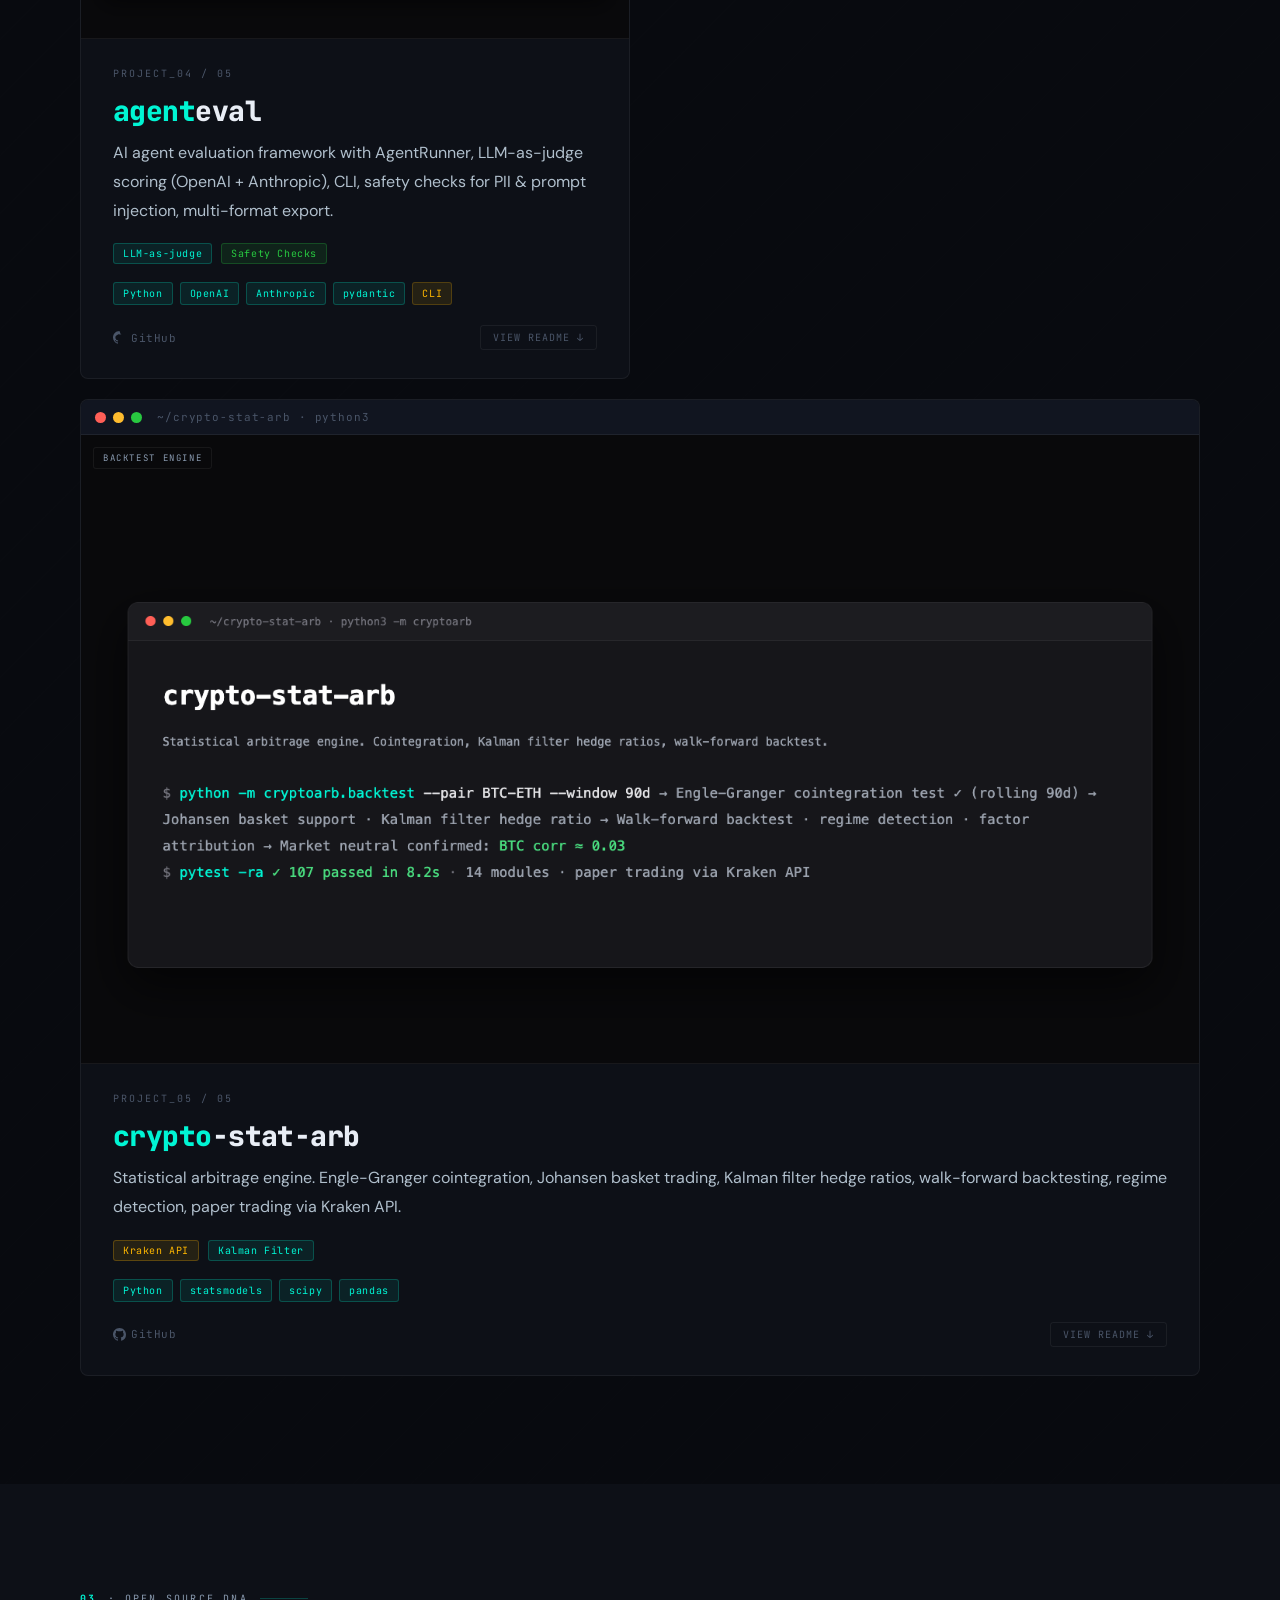
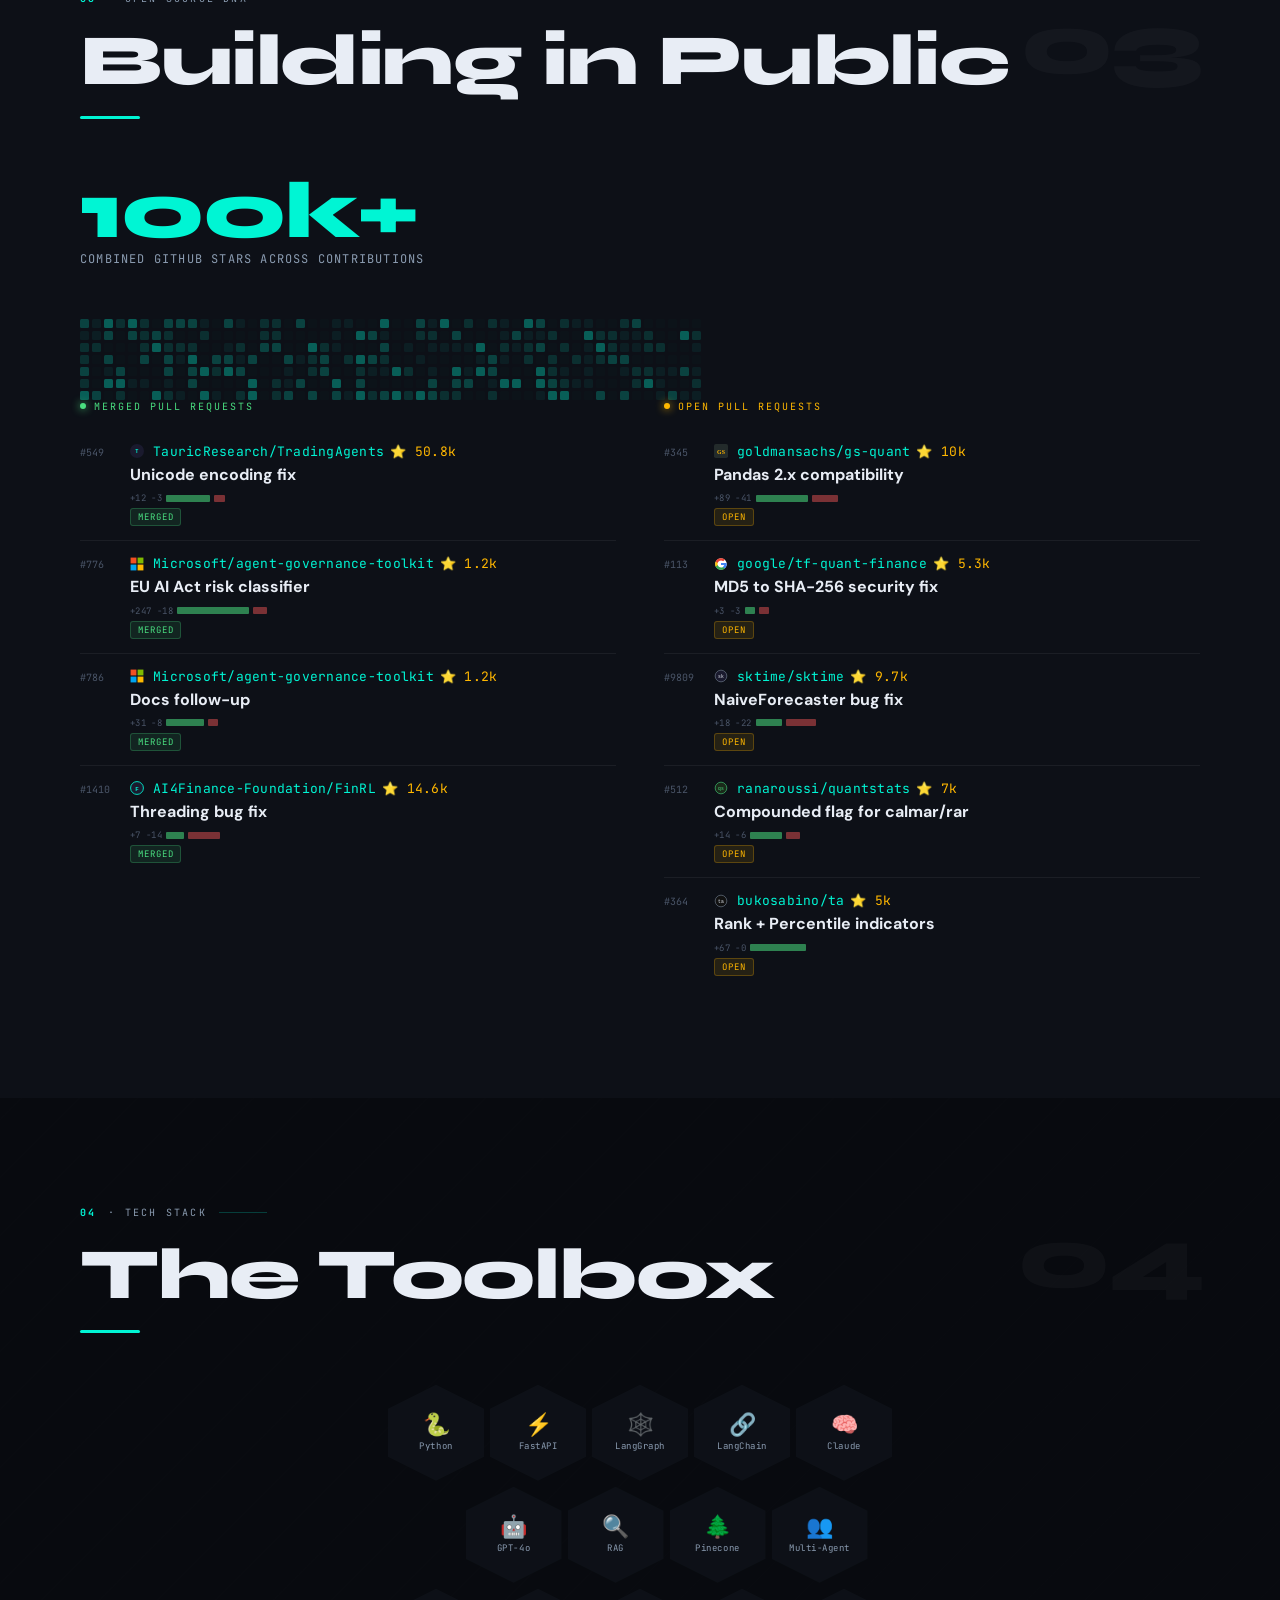
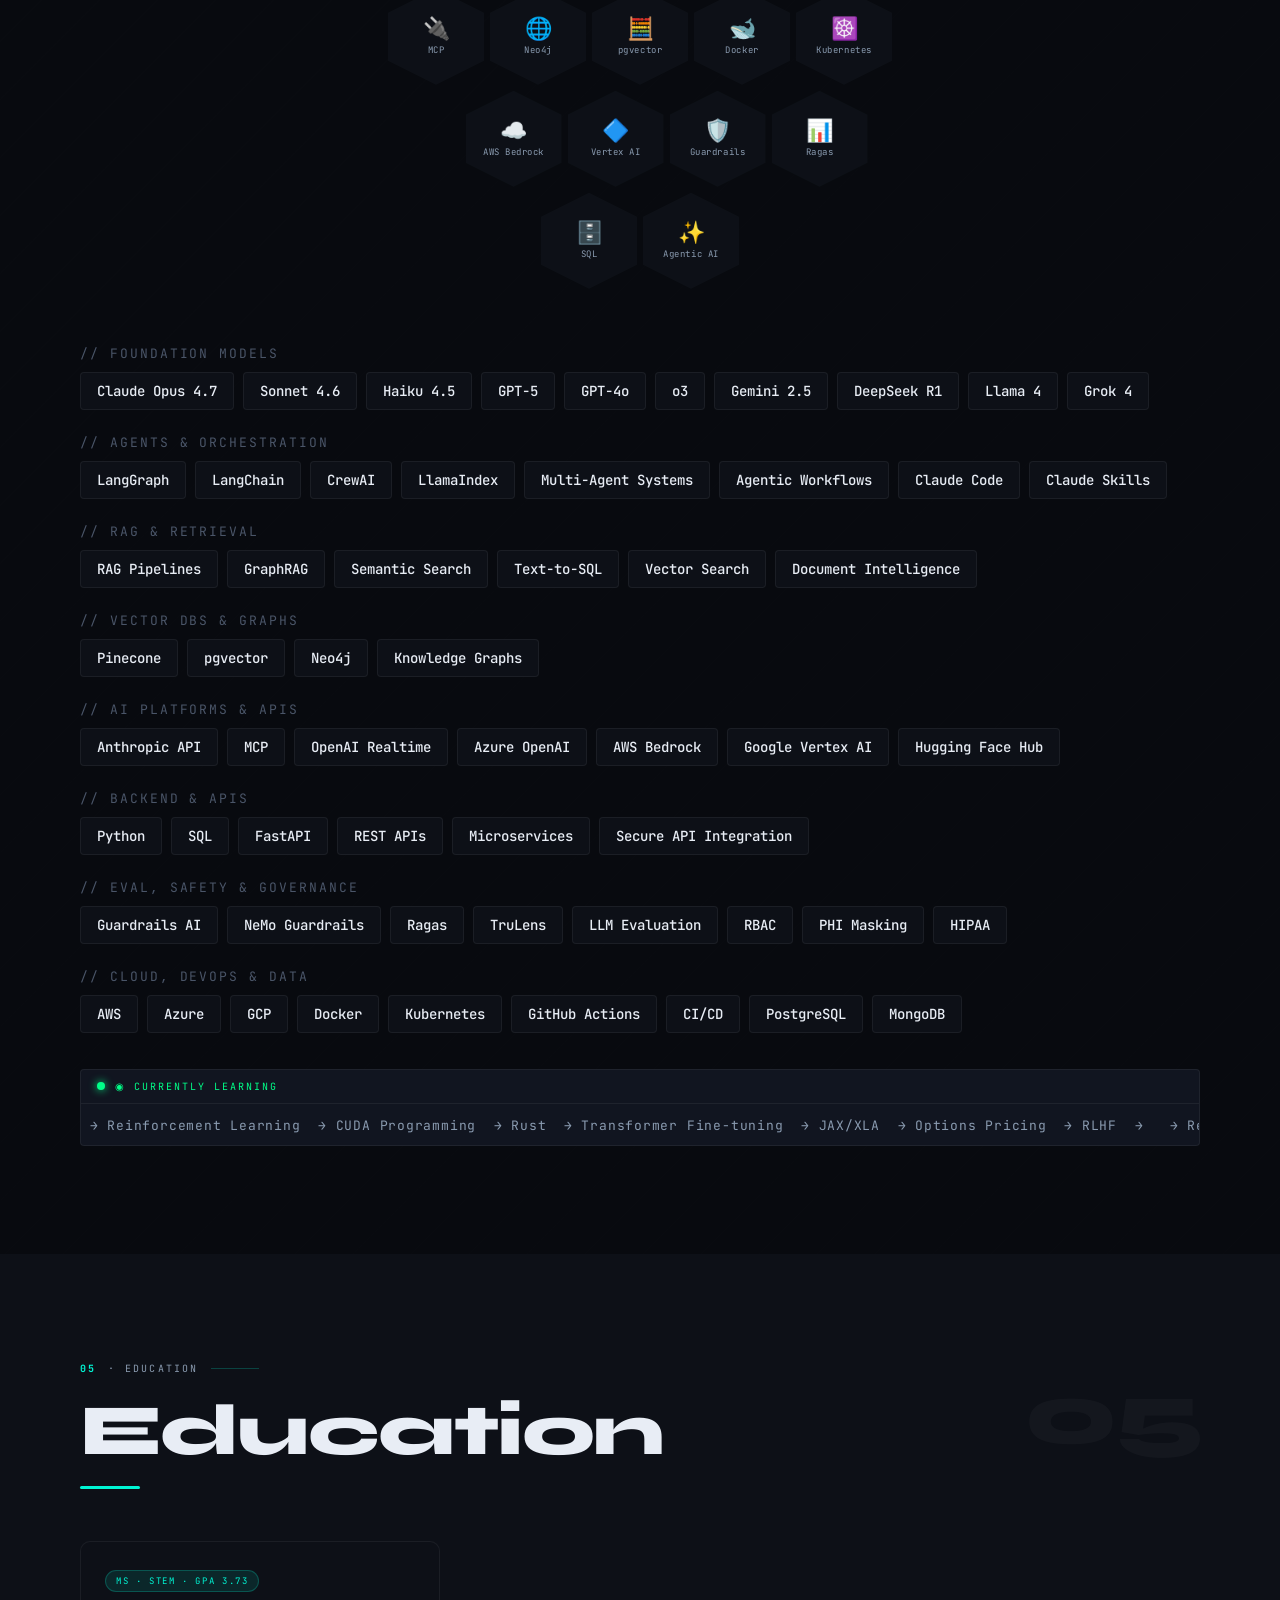
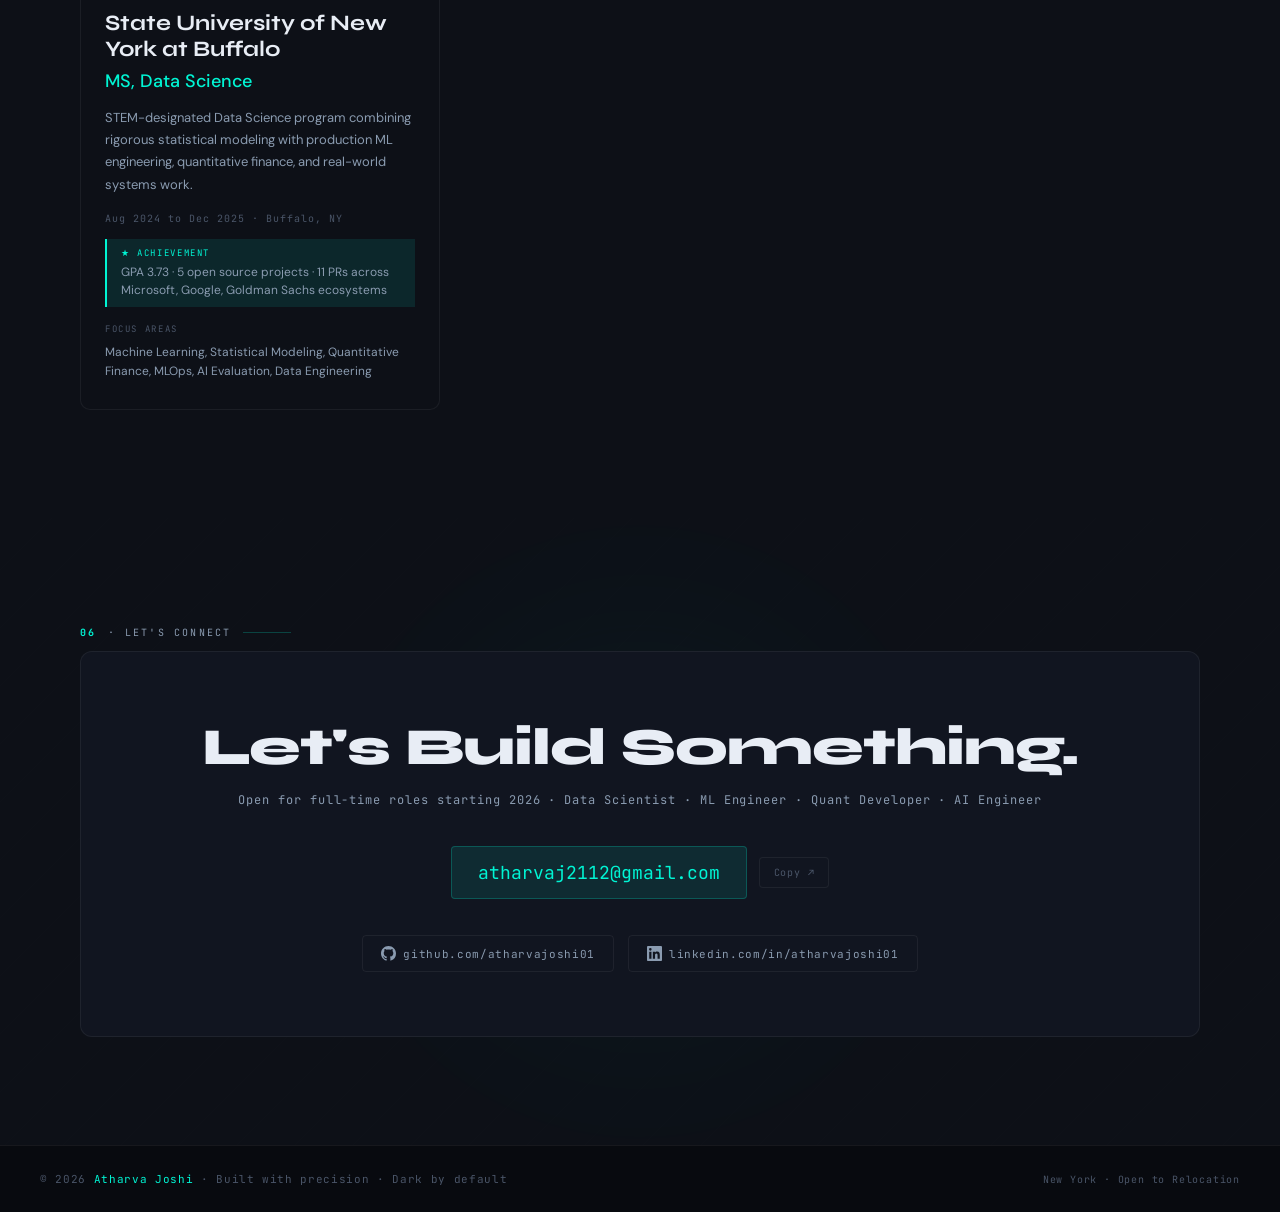
==== commit bd94c6ef: "Redesign: move About to top, FDE-focused bio, overhaul skills (foundation models, agents, AI platfor" ====
--- a/index.html
+++ b/index.html
@@ -448,11 +448,11 @@
 <nav id="nav">
   <div class="nav-logo">AJ<span style="color:var(--muted)">_v3</span></div>
   <ul class="nav-links">
-    <li><a href="#projects">01 Projects</a></li>
-    <li><a href="#opensource">02 OS</a></li>
-    <li><a href="#skills">03 Stack</a></li>
-    <li><a href="#timeline">04 Edu</a></li>
-    <li><a href="#about">05 About</a></li>
+    <li><a href="#about">01 About</a></li>
+    <li><a href="#projects">02 Projects</a></li>
+    <li><a href="#opensource">03 OS</a></li>
+    <li><a href="#skills">04 Stack</a></li>
+    <li><a href="#timeline">05 Edu</a></li>
     <li><a href="#contact">06 Contact</a></li>
   </ul>
   <div class="nav-r">
@@ -486,11 +486,103 @@
   <div class="scrl"><span class="scrl-t">scroll</span><div class="scrl-l"></div></div>
 </section>
 
+<!-- ABOUT -->
+<section id="about">
+<div class="container">
+  <div class="sec-label"><strong>01</strong> · The Human</div>
+  <h2 class="sec-title" style="position:relative;">About<span class="sec-num">01</span></h2>
+  <div class="sec-underline"></div>
+  <div class="ab-grid">
+    <div class="fade-up">
+      <p class="ab-bio">I'm a <strong>Forward Deployed Engineer</strong> who builds generative-AI systems that survive contact with production. My focus is the hard last mile: taking <strong>LLM agents, RAG pipelines, and agentic workflows</strong> from prototype to reliable, governed, real-world deployment. I embed with the problem, map chaotic enterprise data into something a model can actually reason over, and ship systems that stakeholders trust, backed by evaluation, guardrails, and audit trails. Recent work spans <strong>healthcare AI</strong>, clinical-data harmonization, and open-source contributions across the Microsoft, Google, and Goldman Sachs ecosystems.</p>
+      <div style="margin-top:22px;">
+        <div class="sg-lbl" style="margin-bottom:12px;">// Always Supporting</div>
+        <div class="sport-row">
+          <span class="sport-card"><img src="images/teams/manutd.svg" alt="Manchester United" class="sport-logo">Man United</span>
+          <span class="sport-card"><img src="images/teams/realmadrid.svg" alt="Real Madrid" class="sport-logo">Real Madrid</span>
+          <span class="sport-card"><img src="images/teams/india-cricket.png" alt="India Cricket" class="sport-logo">India Cricket</span>
+          <span class="sport-card"><img src="images/teams/bills.svg" alt="Buffalo Bills" class="sport-logo">Buffalo Bills</span>
+        </div>
+        <div class="sg-lbl" style="margin:18px 0 8px;">// Over the Board</div>
+        <div class="chess-cluster">
+          <span class="chess-icon" title="Chess">♞</span>
+          <a href="https://www.chess.com/member/aaichamulga" target="_blank" rel="noopener" class="chess-link">chess.com / aaichamulga ↗</a>
+          <a href="https://lichess.org/@/aaichamulga" target="_blank" rel="noopener" class="chess-link">lichess / aaichamulga ↗</a>
+        </div>
+      </div>
+      <div class="term-w">
+        <div class="term-bar"><span class="tdot r"></span><span class="tdot a"></span><span class="tdot g"></span><span style="font-family:'JetBrains Mono',monospace;font-size:11px;color:var(--muted);margin-left:8px;">atharva@portfolio:~</span></div>
+        <div class="term-body" id="term-b"></div>
+      </div>
+    </div>
+    <div class="fade-up" data-d="1">
+      <!-- Profile photo -->
+      <div class="profile-wrap">
+        <img src="https://avatars.githubusercontent.com/atharvajoshi01" alt="Atharva Joshi" class="profile-img" loading="lazy"
+          onerror="this.style.display='none';this.nextElementSibling.style.display='flex';">
+        <div class="profile-fallback" style="display:none;">AJ</div>
+      </div>
+
+      <div class="sg-lbl" style="margin-bottom:14px;text-align:center;">// Right Now</div>
+      <div class="cur-cards">
+        <div class="cur-card">
+          <img src="images/media/me-before-you.jpg" alt="Me Before You" class="cur-thumb" loading="lazy" onerror="this.style.display='none';">
+          <div><div class="cur-lbl">Reading</div><div class="cur-val">Me Before You</div><div class="cur-sub">Jojo Moyes</div></div>
+        </div>
+        <div class="cur-card">
+          <img src="images/media/the-night-we-met.jpg" alt="The Night We Met" class="cur-thumb" loading="lazy" onerror="this.style.display='none';">
+          <div><div class="cur-lbl">Listening</div><div class="cur-val">The Night We Met</div><div class="cur-sub">Lord Huron</div></div>
+          <div class="now-p">▶ NOW PLAYING</div>
+        </div>
+        <div class="cur-card">
+          <img src="images/media/grave-of-fireflies.jpg" alt="Grave of the Fireflies" class="cur-thumb" loading="lazy" onerror="this.style.display='none';">
+          <div><div class="cur-lbl">Watching</div><div class="cur-val">Grave of the Fireflies</div><div class="cur-sub">Isao Takahata · 1988</div></div>
+        </div>
+      </div>
+
+      <div class="fuel-lbl" style="margin-top:24px;">// FUEL</div>
+      <div class="inspo-grid">
+        <div class="inspo-c">
+          <img src="images/people/ronaldo.jpg" alt="Cristiano Ronaldo" class="inspo-photo" loading="lazy" onerror="this.style.display='none';this.nextElementSibling.style.display='flex';">
+          <div class="inspo-photo-fb" style="display:none;">CR</div>
+          <div class="inspo-n">Cristiano Ronaldo</div><div class="inspo-d">Football</div>
+          <div class="inspo-q">"Hard work beats talent"</div>
+        </div>
+        <div class="inspo-c">
+          <img src="images/people/djokovic.jpg" alt="Novak Djokovic" class="inspo-photo" loading="lazy" onerror="this.style.display='none';this.nextElementSibling.style.display='flex';">
+          <div class="inspo-photo-fb" style="display:none;">ND</div>
+          <div class="inspo-n">Novak Djokovic</div><div class="inspo-d">Tennis</div>
+          <div class="inspo-q">"Believe in yourself"</div>
+        </div>
+        <div class="inspo-c">
+          <img src="images/people/kobe.jpg" alt="Kobe Bryant" class="inspo-photo" loading="lazy" onerror="this.style.display='none';this.nextElementSibling.style.display='flex';">
+          <div class="inspo-photo-fb" style="display:none;">KB</div>
+          <div class="inspo-n">Kobe Bryant</div><div class="inspo-d">Basketball</div>
+          <div class="inspo-q">"The details are not the details"</div>
+        </div>
+        <div class="inspo-c">
+          <img src="images/people/fischer.jpg" alt="Bobby Fischer" class="inspo-photo" loading="lazy" onerror="this.style.display='none';this.nextElementSibling.style.display='flex';">
+          <div class="inspo-photo-fb" style="display:none;">BF</div>
+          <div class="inspo-n">Bobby Fischer</div><div class="inspo-d">Chess</div>
+          <div class="inspo-q">"Chess is life"</div>
+        </div>
+      </div>
+
+      <div class="clk-card">
+        <div class="sg-lbl" style="margin-bottom:8px;">// Local Time · New York</div>
+        <div id="ny-time"></div>
+        <div id="ny-date"></div>
+      </div>
+    </div>
+  </div>
+</div>
+</section>
+
 <!-- PROJECTS -->
 <section id="projects">
 <div class="container">
-  <div class="sec-label"><strong>01</strong> · Selected Works</div>
-  <h2 class="sec-title" style="position:relative;">Projects That Ship<span class="sec-num">01</span></h2>
+  <div class="sec-label"><strong>02</strong> · Selected Works</div>
+  <h2 class="sec-title" style="position:relative;">Projects That Ship<span class="sec-num">02</span></h2>
   <div class="sec-underline"></div>
   <div class="bento">
     <div class="pc fade-up">
@@ -662,8 +754,8 @@
 <!-- OPEN SOURCE -->
 <section id="opensource">
 <div class="container">
-  <div class="sec-label"><strong>02</strong> · Open Source DNA</div>
-  <h2 class="sec-title" style="position:relative;">Building in Public<span class="sec-num">02</span></h2>
+  <div class="sec-label"><strong>03</strong> · Open Source DNA</div>
+  <h2 class="sec-title" style="position:relative;">Building in Public<span class="sec-num">03</span></h2>
   <div class="sec-underline"></div>
   <div class="fade-up" style="position:relative;">
     <div class="os-big"><span id="star-c">0</span>+</div>
@@ -738,8 +830,8 @@
 <!-- SKILLS -->
 <section id="skills">
 <div class="container">
-  <div class="sec-label"><strong>03</strong> · Tech Stack</div>
-  <h2 class="sec-title" style="position:relative;">The Toolbox<span class="sec-num">03</span></h2>
+  <div class="sec-label"><strong>04</strong> · Tech Stack</div>
+  <h2 class="sec-title" style="position:relative;">The Toolbox<span class="sec-num">04</span></h2>
   <div class="sec-underline"></div>
 
   <!-- Hex Grid -->
@@ -752,11 +844,14 @@
   </div>
 
   <div class="sk-groups fade-up" id="sk-groups">
-    <div><div class="sg-lbl">// Languages</div><div class="sk-pills"><span class="sp">Python</span><span class="sp">SQL</span><span class="sp">C++</span><span class="sp">TypeScript</span></div></div>
-    <div><div class="sg-lbl">// ML &amp; Deep Learning</div><div class="sk-pills"><span class="sp">scikit-learn</span><span class="sp">PyTorch</span><span class="sp">SHAP</span><span class="sp">statsmodels</span><span class="sp">scipy</span></div></div>
-    <div><div class="sg-lbl">// Quant Finance</div><div class="sk-pills"><span class="sp">pandas</span><span class="sp">numpy</span><span class="sp">Engle-Granger</span><span class="sp">Kalman Filter</span><span class="sp">GARCH</span></div></div>
-    <div><div class="sg-lbl">// DevOps &amp; Tools</div><div class="sk-pills"><span class="sp">Docker</span><span class="sp">FastAPI</span><span class="sp">GitHub Actions</span><span class="sp">pydantic</span><span class="sp">Git</span></div></div>
-    <div><div class="sg-lbl">// AI &amp; LLMs</div><div class="sk-pills"><span class="sp">Claude</span><span class="sp">ChatGPT</span><span class="sp">Gemini</span><span class="sp">LLMs</span><span class="sp">Prompt Eng.</span></div></div>
+    <div><div class="sg-lbl">// Foundation Models</div><div class="sk-pills"><span class="sp">Claude Opus 4.7</span><span class="sp">Sonnet 4.6</span><span class="sp">Haiku 4.5</span><span class="sp">GPT-5</span><span class="sp">GPT-4o</span><span class="sp">o3</span><span class="sp">Gemini 2.5</span><span class="sp">DeepSeek R1</span><span class="sp">Llama 4</span><span class="sp">Grok 4</span></div></div>
+    <div><div class="sg-lbl">// Agents &amp; Orchestration</div><div class="sk-pills"><span class="sp">LangGraph</span><span class="sp">LangChain</span><span class="sp">CrewAI</span><span class="sp">LlamaIndex</span><span class="sp">Multi-Agent Systems</span><span class="sp">Agentic Workflows</span><span class="sp">Claude Code</span><span class="sp">Claude Skills</span></div></div>
+    <div><div class="sg-lbl">// RAG &amp; Retrieval</div><div class="sk-pills"><span class="sp">RAG Pipelines</span><span class="sp">GraphRAG</span><span class="sp">Semantic Search</span><span class="sp">Text-to-SQL</span><span class="sp">Vector Search</span><span class="sp">Document Intelligence</span></div></div>
+    <div><div class="sg-lbl">// Vector DBs &amp; Graphs</div><div class="sk-pills"><span class="sp">Pinecone</span><span class="sp">pgvector</span><span class="sp">Neo4j</span><span class="sp">Knowledge Graphs</span></div></div>
+    <div><div class="sg-lbl">// AI Platforms &amp; APIs</div><div class="sk-pills"><span class="sp">Anthropic API</span><span class="sp">MCP</span><span class="sp">OpenAI Realtime</span><span class="sp">Azure OpenAI</span><span class="sp">AWS Bedrock</span><span class="sp">Google Vertex AI</span><span class="sp">Hugging Face Hub</span></div></div>
+    <div><div class="sg-lbl">// Backend &amp; APIs</div><div class="sk-pills"><span class="sp">Python</span><span class="sp">SQL</span><span class="sp">FastAPI</span><span class="sp">REST APIs</span><span class="sp">Microservices</span><span class="sp">Secure API Integration</span></div></div>
+    <div><div class="sg-lbl">// Eval, Safety &amp; Governance</div><div class="sk-pills"><span class="sp">Guardrails AI</span><span class="sp">NeMo Guardrails</span><span class="sp">Ragas</span><span class="sp">TruLens</span><span class="sp">LLM Evaluation</span><span class="sp">RBAC</span><span class="sp">PHI Masking</span><span class="sp">HIPAA</span></div></div>
+    <div><div class="sg-lbl">// Cloud, DevOps &amp; Data</div><div class="sk-pills"><span class="sp">AWS</span><span class="sp">Azure</span><span class="sp">GCP</span><span class="sp">Docker</span><span class="sp">Kubernetes</span><span class="sp">GitHub Actions</span><span class="sp">CI/CD</span><span class="sp">PostgreSQL</span><span class="sp">MongoDB</span></div></div>
   </div>
 
   <div class="ticker-w fade-up">
@@ -772,8 +867,8 @@
 <!-- EDUCATION -->
 <section id="timeline">
 <div class="container">
-  <div class="sec-label"><strong>04</strong> · Education</div>
-  <h2 class="sec-title" style="position:relative;">Education<span class="sec-num">04</span></h2>
+  <div class="sec-label"><strong>05</strong> · Education</div>
+  <h2 class="sec-title" style="position:relative;">Education<span class="sec-num">05</span></h2>
   <div class="sec-underline"></div>
   <div class="edu-cards">
     <div class="edu-card fade-up">
@@ -788,98 +883,6 @@
       </div>
       <div class="edu-focus-lbl">Focus Areas</div>
       <div class="edu-focus-txt">Machine Learning, Statistical Modeling, Quantitative Finance, MLOps, AI Evaluation, Data Engineering</div>
-    </div>
-  </div>
-</div>
-</section>
-
-<!-- ABOUT -->
-<section id="about">
-<div class="container">
-  <div class="sec-label"><strong>05</strong> · The Human</div>
-  <h2 class="sec-title" style="position:relative;">About<span class="sec-num">05</span></h2>
-  <div class="sec-underline"></div>
-  <div class="ab-grid">
-    <div class="fade-up">
-      <p class="ab-bio">I'm a data scientist and ML engineer who builds <strong>production-grade ML systems</strong>. My work bridges statistical modeling with software engineering, from cointegration-based stat arb engines to <strong>quantitative finance</strong> pipelines. Passionate about <strong>open source</strong>, with PRs across repos at Microsoft, Google, and Goldman Sachs (100k+ combined stars).</p>
-      <div style="margin-top:22px;">
-        <div class="sg-lbl" style="margin-bottom:12px;">// Always Supporting</div>
-        <div class="sport-row">
-          <span class="sport-card"><img src="images/teams/manutd.svg" alt="Manchester United" class="sport-logo">Man United</span>
-          <span class="sport-card"><img src="images/teams/realmadrid.svg" alt="Real Madrid" class="sport-logo">Real Madrid</span>
-          <span class="sport-card"><img src="images/teams/india-cricket.png" alt="India Cricket" class="sport-logo">India Cricket</span>
-          <span class="sport-card"><img src="images/teams/bills.svg" alt="Buffalo Bills" class="sport-logo">Buffalo Bills</span>
-        </div>
-        <div class="sg-lbl" style="margin:18px 0 8px;">// Over the Board</div>
-        <div class="chess-cluster">
-          <span class="chess-icon" title="Chess">♞</span>
-          <a href="https://www.chess.com/member/aaichamulga" target="_blank" rel="noopener" class="chess-link">chess.com / aaichamulga ↗</a>
-          <a href="https://lichess.org/@/aaichamulga" target="_blank" rel="noopener" class="chess-link">lichess / aaichamulga ↗</a>
-        </div>
-      </div>
-      <div class="term-w">
-        <div class="term-bar"><span class="tdot r"></span><span class="tdot a"></span><span class="tdot g"></span><span style="font-family:'JetBrains Mono',monospace;font-size:11px;color:var(--muted);margin-left:8px;">atharva@portfolio:~</span></div>
-        <div class="term-body" id="term-b"></div>
-      </div>
-    </div>
-    <div class="fade-up" data-d="1">
-      <!-- Profile photo -->
-      <div class="profile-wrap">
-        <img src="https://avatars.githubusercontent.com/atharvajoshi01" alt="Atharva Joshi" class="profile-img" loading="lazy"
-          onerror="this.style.display='none';this.nextElementSibling.style.display='flex';">
-        <div class="profile-fallback" style="display:none;">AJ</div>
-      </div>
-
-      <div class="sg-lbl" style="margin-bottom:14px;text-align:center;">// Right Now</div>
-      <div class="cur-cards">
-        <div class="cur-card">
-          <img src="images/media/me-before-you.jpg" alt="Me Before You" class="cur-thumb" loading="lazy" onerror="this.style.display='none';">
-          <div><div class="cur-lbl">Reading</div><div class="cur-val">Me Before You</div><div class="cur-sub">Jojo Moyes</div></div>
-        </div>
-        <div class="cur-card">
-          <img src="images/media/the-night-we-met.jpg" alt="The Night We Met" class="cur-thumb" loading="lazy" onerror="this.style.display='none';">
-          <div><div class="cur-lbl">Listening</div><div class="cur-val">The Night We Met</div><div class="cur-sub">Lord Huron</div></div>
-          <div class="now-p">▶ NOW PLAYING</div>
-        </div>
-        <div class="cur-card">
-          <img src="images/media/grave-of-fireflies.jpg" alt="Grave of the Fireflies" class="cur-thumb" loading="lazy" onerror="this.style.display='none';">
-          <div><div class="cur-lbl">Watching</div><div class="cur-val">Grave of the Fireflies</div><div class="cur-sub">Isao Takahata · 1988</div></div>
-        </div>
-      </div>
-
-      <div class="fuel-lbl" style="margin-top:24px;">// FUEL</div>
-      <div class="inspo-grid">
-        <div class="inspo-c">
-          <img src="images/people/ronaldo.jpg" alt="Cristiano Ronaldo" class="inspo-photo" loading="lazy" onerror="this.style.display='none';this.nextElementSibling.style.display='flex';">
-          <div class="inspo-photo-fb" style="display:none;">CR</div>
-          <div class="inspo-n">Cristiano Ronaldo</div><div class="inspo-d">Football</div>
-          <div class="inspo-q">"Hard work beats talent"</div>
-        </div>
-        <div class="inspo-c">
-          <img src="images/people/djokovic.jpg" alt="Novak Djokovic" class="inspo-photo" loading="lazy" onerror="this.style.display='none';this.nextElementSibling.style.display='flex';">
-          <div class="inspo-photo-fb" style="display:none;">ND</div>
-          <div class="inspo-n">Novak Djokovic</div><div class="inspo-d">Tennis</div>
-          <div class="inspo-q">"Believe in yourself"</div>
-        </div>
-        <div class="inspo-c">
-          <img src="images/people/kobe.jpg" alt="Kobe Bryant" class="inspo-photo" loading="lazy" onerror="this.style.display='none';this.nextElementSibling.style.display='flex';">
-          <div class="inspo-photo-fb" style="display:none;">KB</div>
-          <div class="inspo-n">Kobe Bryant</div><div class="inspo-d">Basketball</div>
-          <div class="inspo-q">"The details are not the details"</div>
-        </div>
-        <div class="inspo-c">
-          <img src="images/people/fischer.jpg" alt="Bobby Fischer" class="inspo-photo" loading="lazy" onerror="this.style.display='none';this.nextElementSibling.style.display='flex';">
-          <div class="inspo-photo-fb" style="display:none;">BF</div>
-          <div class="inspo-n">Bobby Fischer</div><div class="inspo-d">Chess</div>
-          <div class="inspo-q">"Chess is life"</div>
-        </div>
-      </div>
-
-      <div class="clk-card">
-        <div class="sg-lbl" style="margin-bottom:8px;">// Local Time · New York</div>
-        <div id="ny-time"></div>
-        <div id="ny-date"></div>
-      </div>
     </div>
   </div>
 </div>
@@ -1057,9 +1060,9 @@
   const script=[
     {t:'p',s:'whoami'},{t:'o',s:'atharva-joshi | MS Data Science'},
     {t:'p',s:'cat interests.txt'},
-    {t:'o',s:'→ Machine Learning Systems'},{t:'o',s:'→ Quantitative Finance'},
-    {t:'o',s:'→ AI Evaluation & Safety'},{t:'o',s:'→ Open Source Development'},
-    {t:'o',s:'→ Statistical Arbitrage'},{t:'o',s:'→ Chess ♟ Lichess 2000'},
+    {t:'o',s:'→ Agentic AI Systems'},{t:'o',s:'→ RAG & Retrieval'},
+    {t:'o',s:'→ LLM Evaluation & Safety'},{t:'o',s:'→ Forward Deployed Engineering'},
+    {t:'o',s:'→ Open Source Development'},{t:'o',s:'→ Chess ♟ Lichess 2000'},
     {t:'p',s:'echo $STATUS'},{t:'o',s:'open_to_work=true | location=new_york | etching=full_time'},
   ];
   let si=0;
@@ -1089,10 +1092,10 @@
 /* HEX GRID */
 (function(){
   const skills=[
-    {em:'🐍',n:'Python'},{em:'🗄️',n:'SQL'},{em:'⚡',n:'C++'},{em:'🔷',n:'TypeScript'},{em:'🔥',n:'PyTorch'},
-    {em:'🤖',n:'scikit-learn'},{em:'📊',n:'SHAP'},{em:'🐼',n:'pandas'},{em:'🔢',n:'numpy'},{em:'📡',n:'Kalman Filter'},
-    {em:'📈',n:'GARCH'},{em:'🐋',n:'Docker'},{em:'⚡',n:'FastAPI'},{em:'🌿',n:'Git'},{em:'🔄',n:'GitHub Actions'},
-    {em:'🧠',n:'Claude'},{em:'💬',n:'LLMs'},{em:'📉',n:'statsmodels'},{em:'✅',n:'pydantic'},{em:'📐',n:'GARCH/VAR'}
+    {em:'🐍',n:'Python'},{em:'⚡',n:'FastAPI'},{em:'🕸️',n:'LangGraph'},{em:'🔗',n:'LangChain'},{em:'🧠',n:'Claude'},
+    {em:'🤖',n:'GPT-4o'},{em:'🔍',n:'RAG'},{em:'🌲',n:'Pinecone'},{em:'👥',n:'Multi-Agent'},{em:'🔌',n:'MCP'},
+    {em:'🌐',n:'Neo4j'},{em:'🧮',n:'pgvector'},{em:'🐋',n:'Docker'},{em:'☸️',n:'Kubernetes'},{em:'☁️',n:'AWS Bedrock'},
+    {em:'🔷',n:'Vertex AI'},{em:'🛡️',n:'Guardrails'},{em:'📊',n:'Ragas'},{em:'🗄️',n:'SQL'},{em:'✨',n:'Agentic AI'}
   ];
   // Build rows: 5,4,5,4,2
   const rowSizes=[5,4,5,4,2];
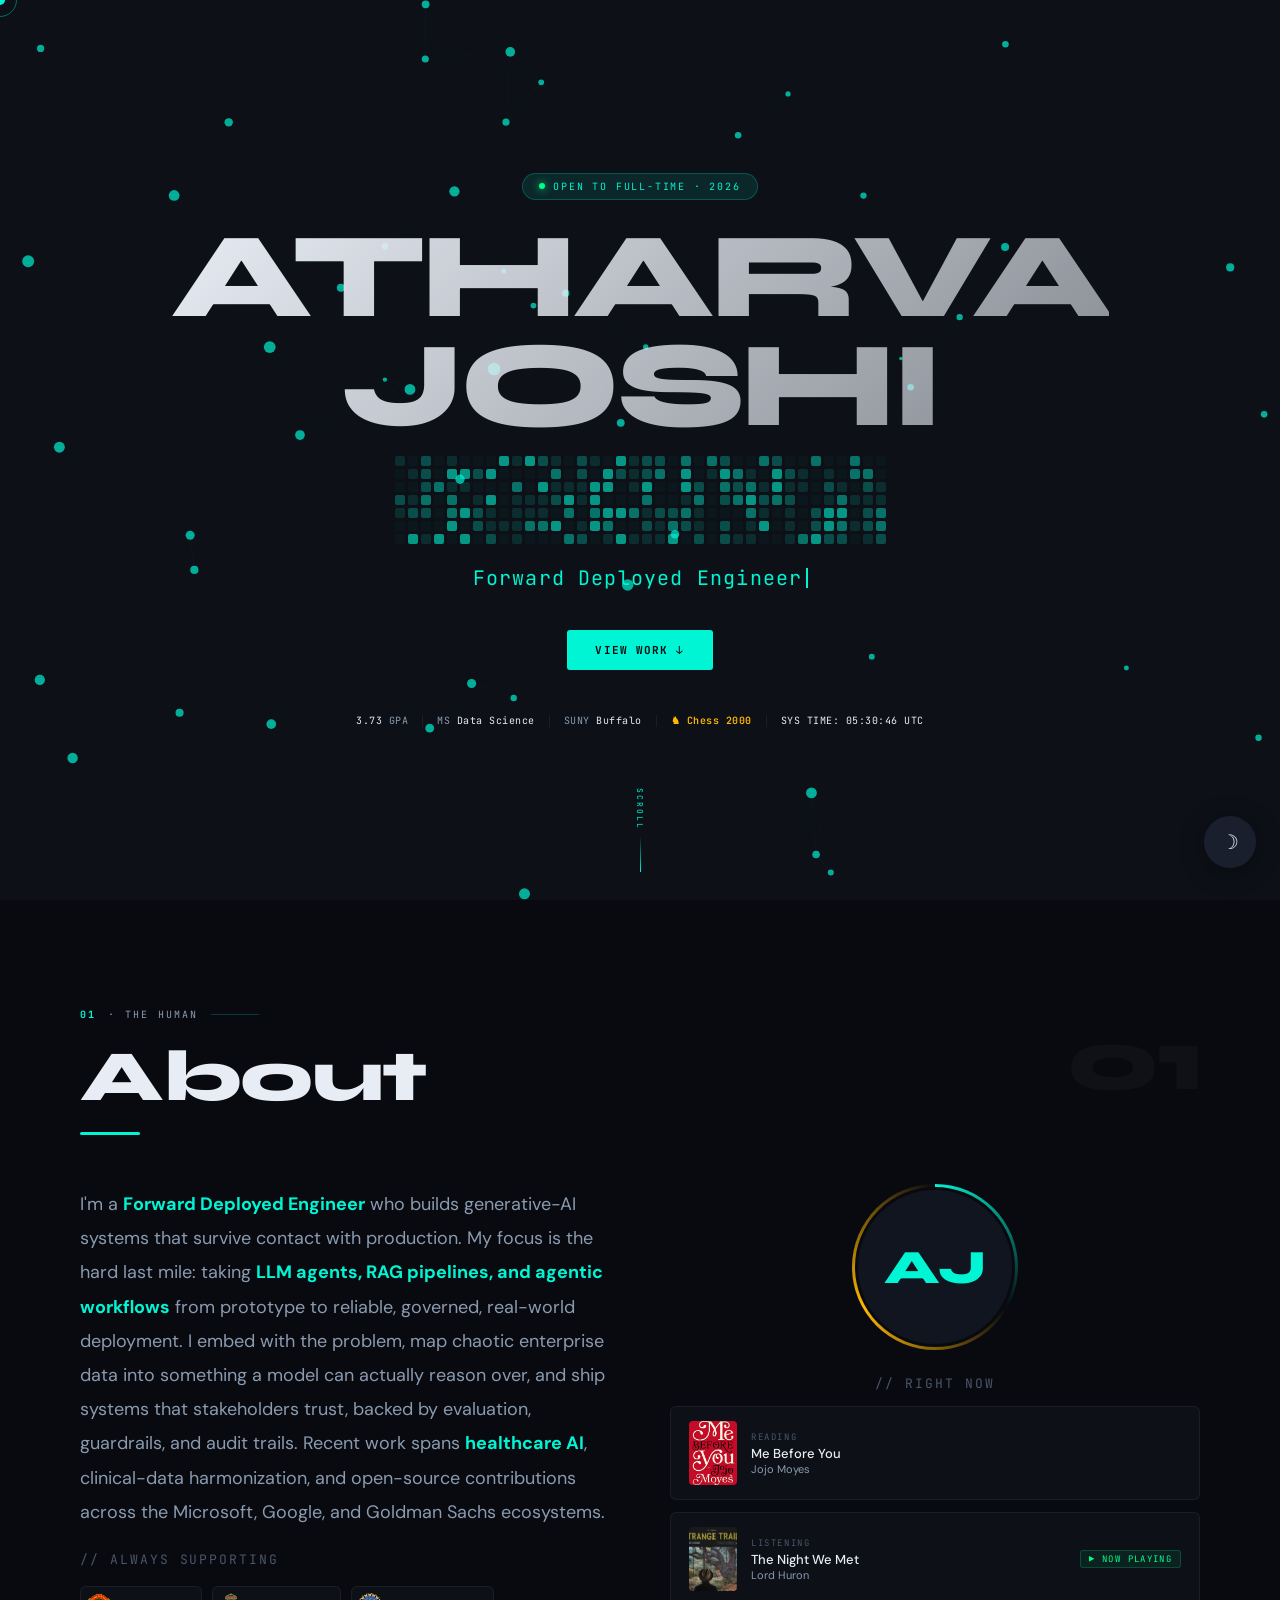
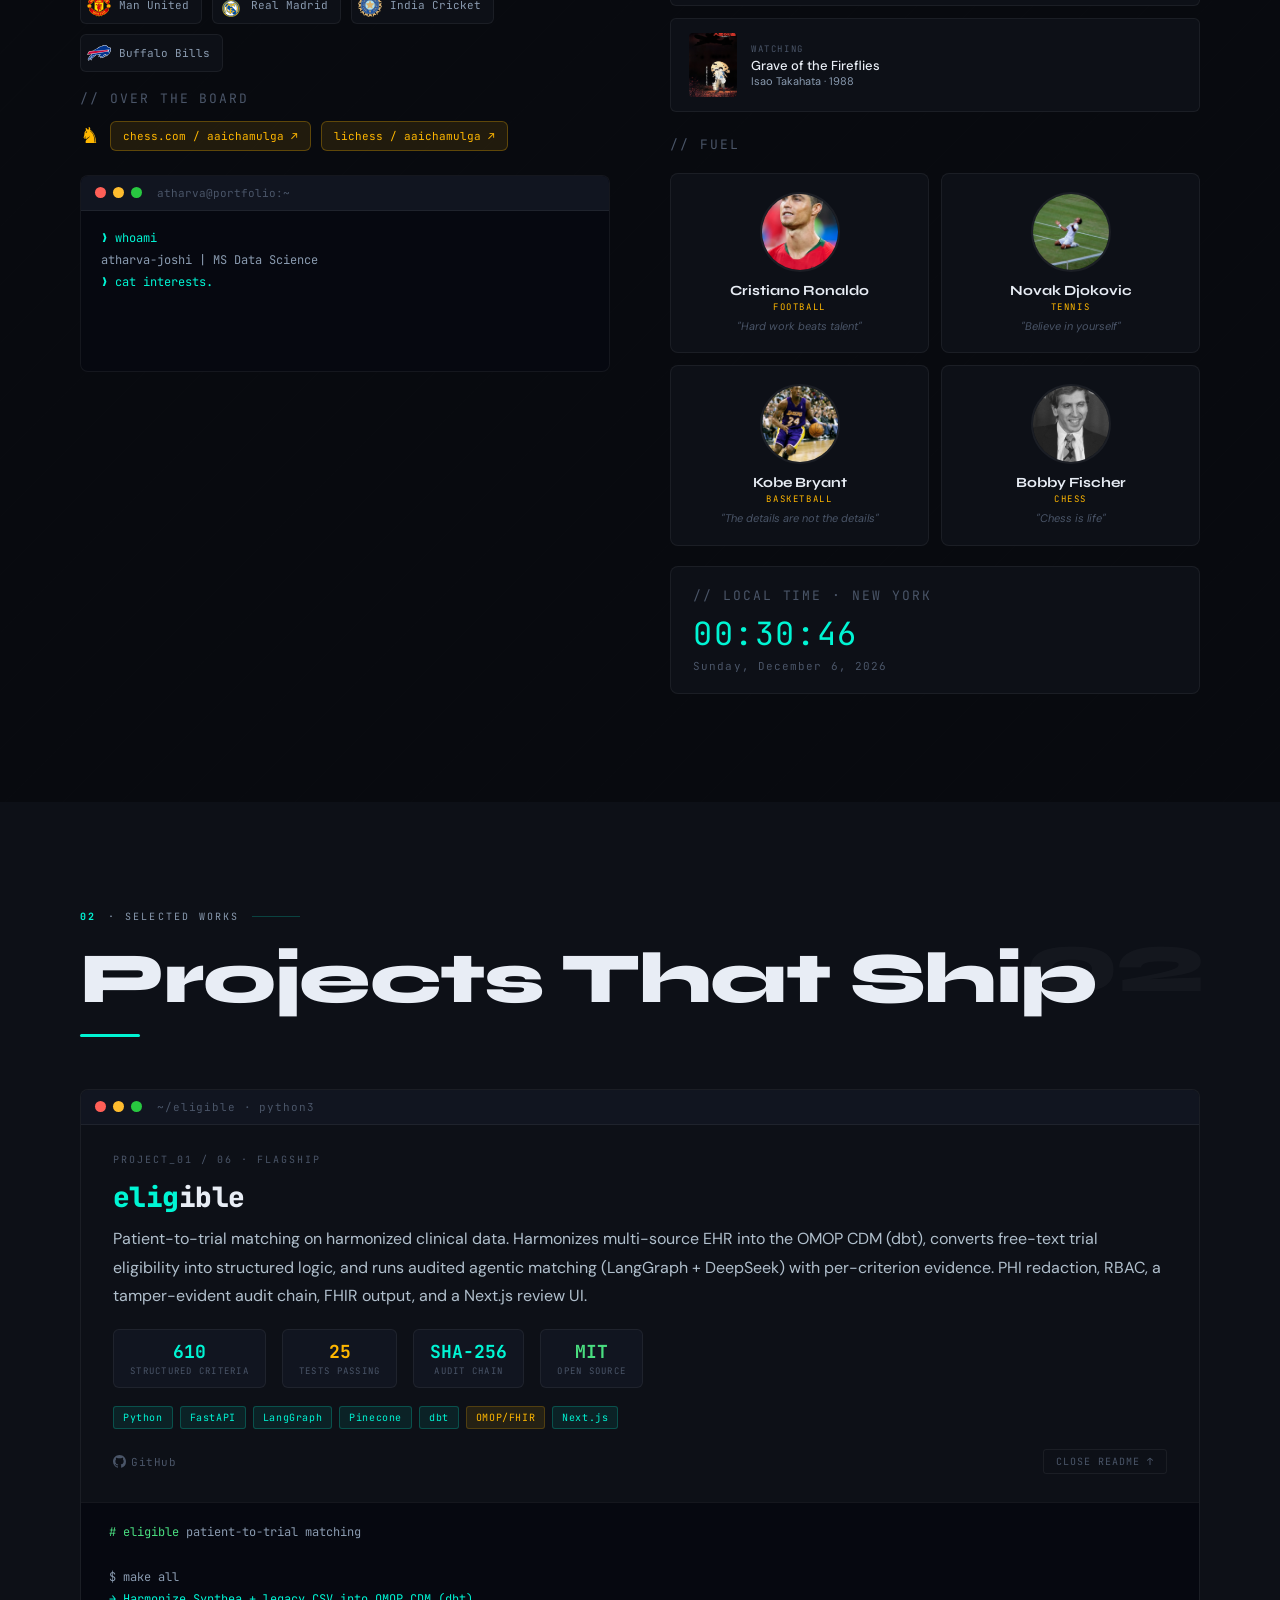
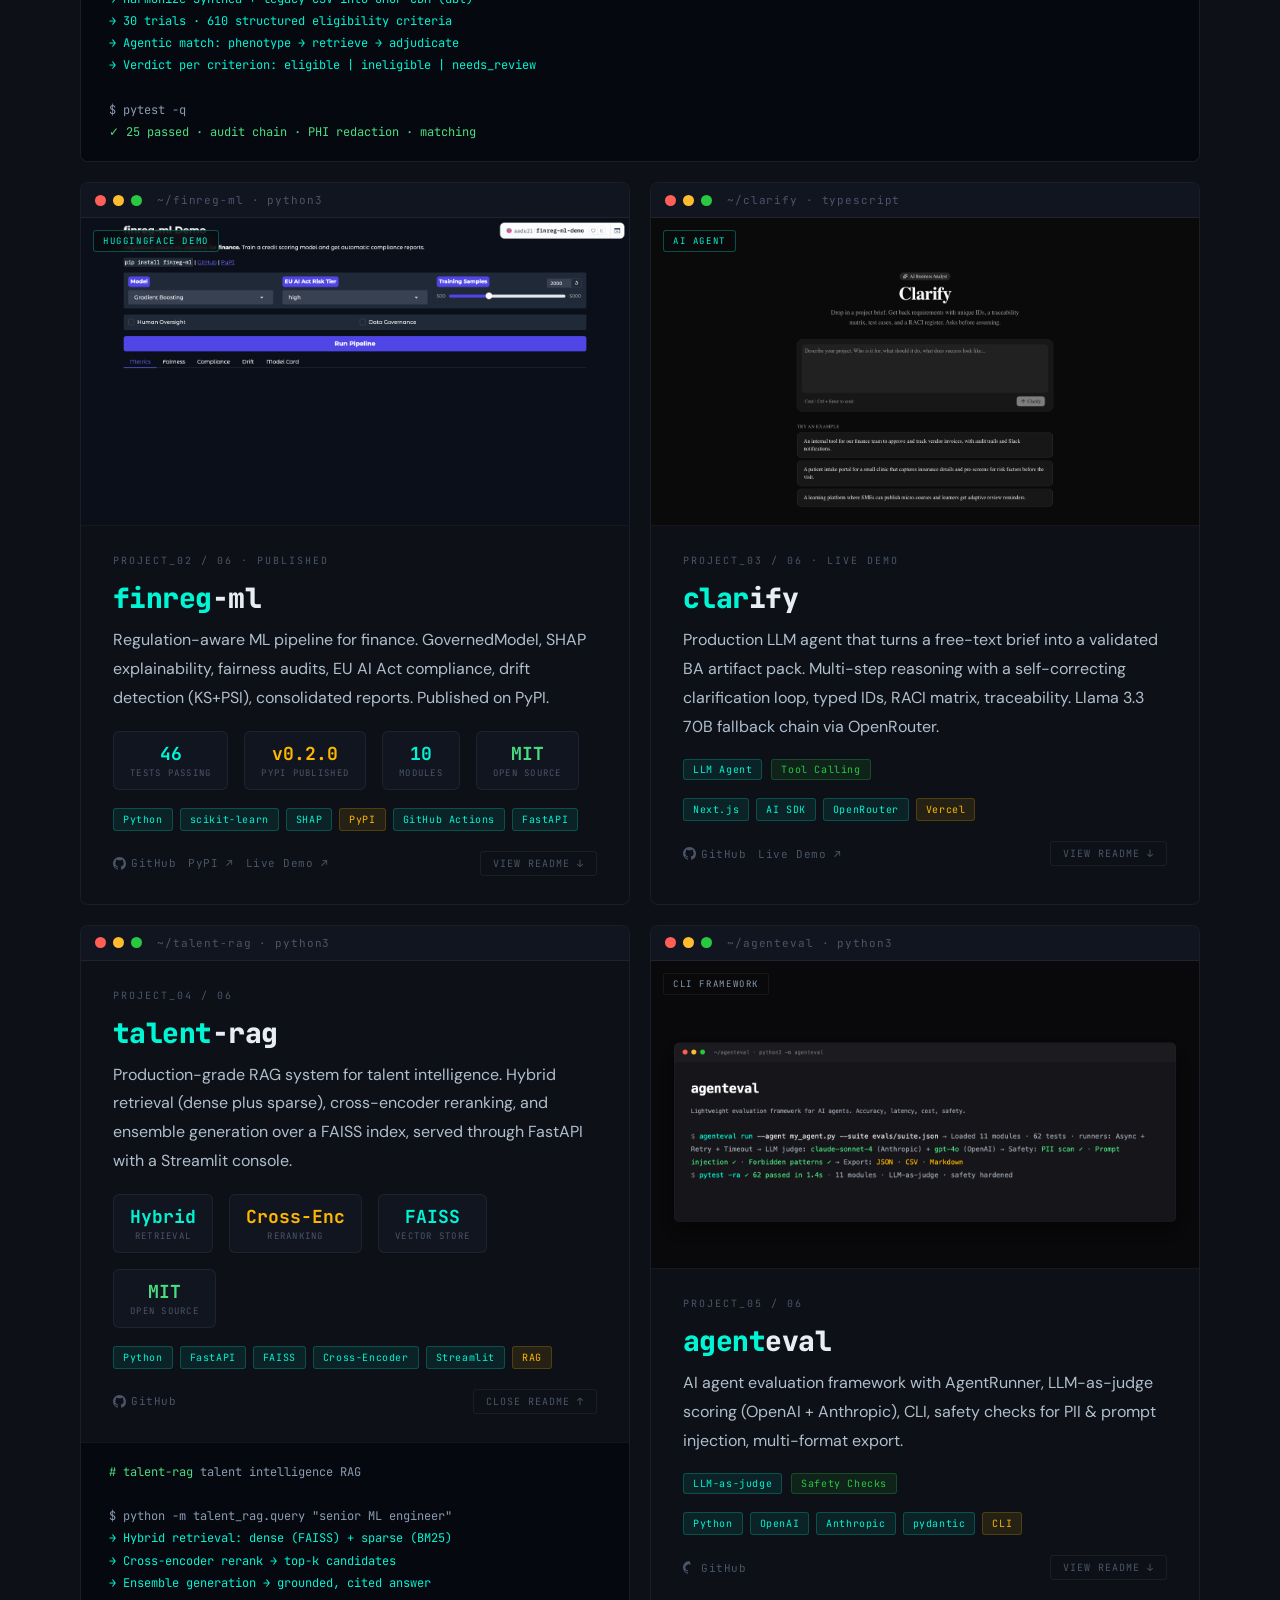
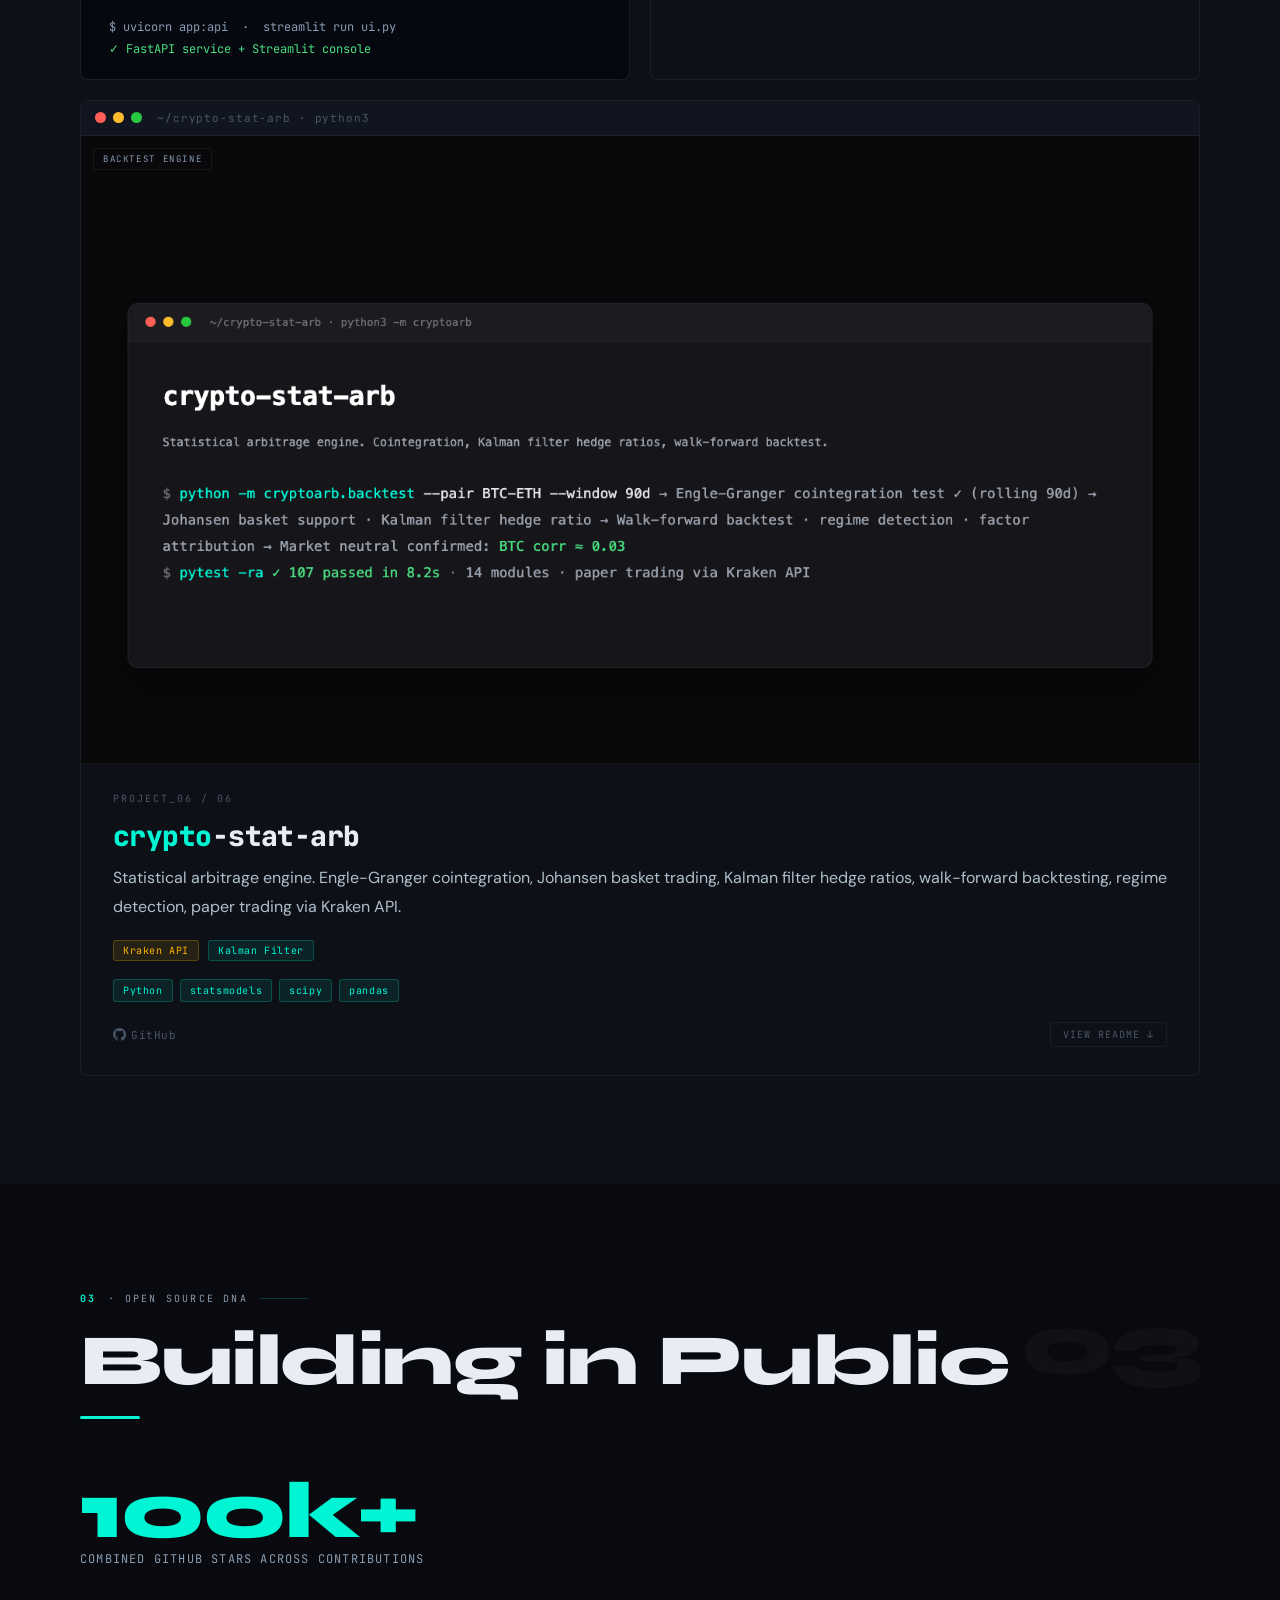
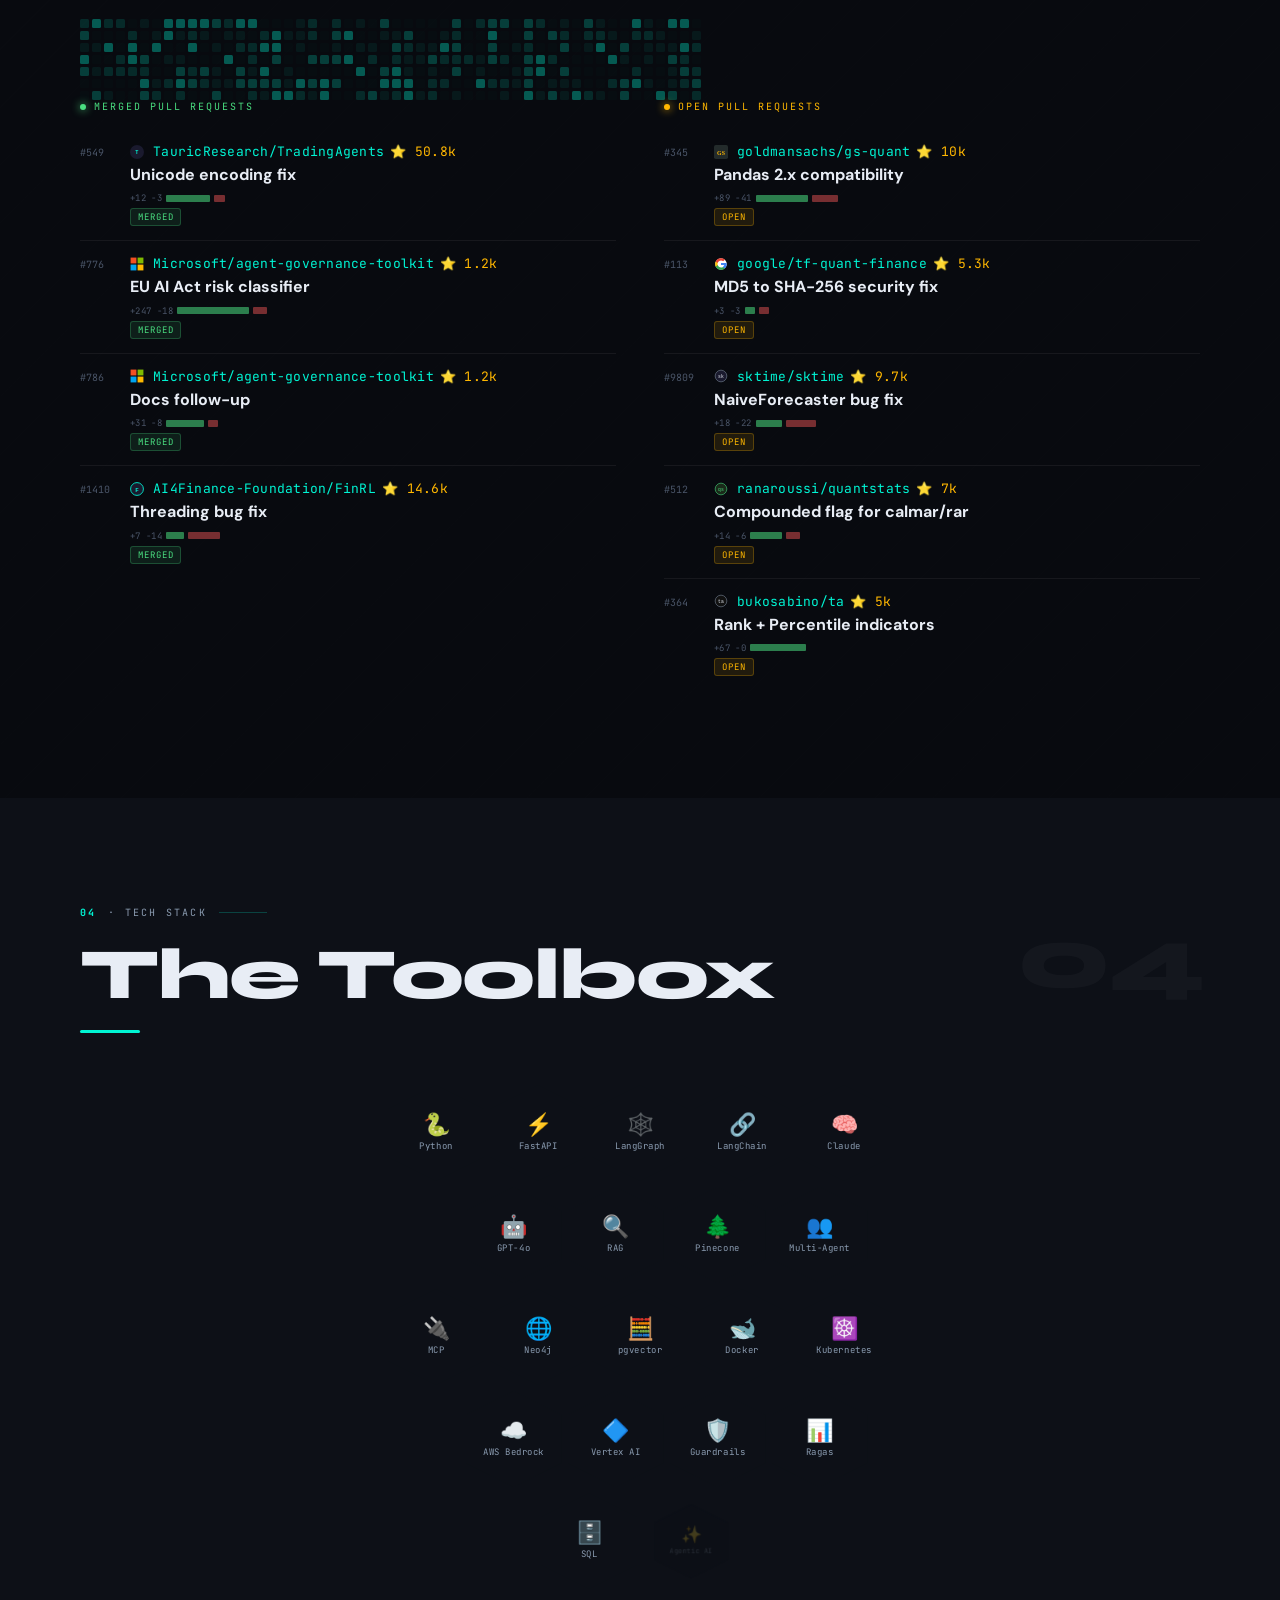
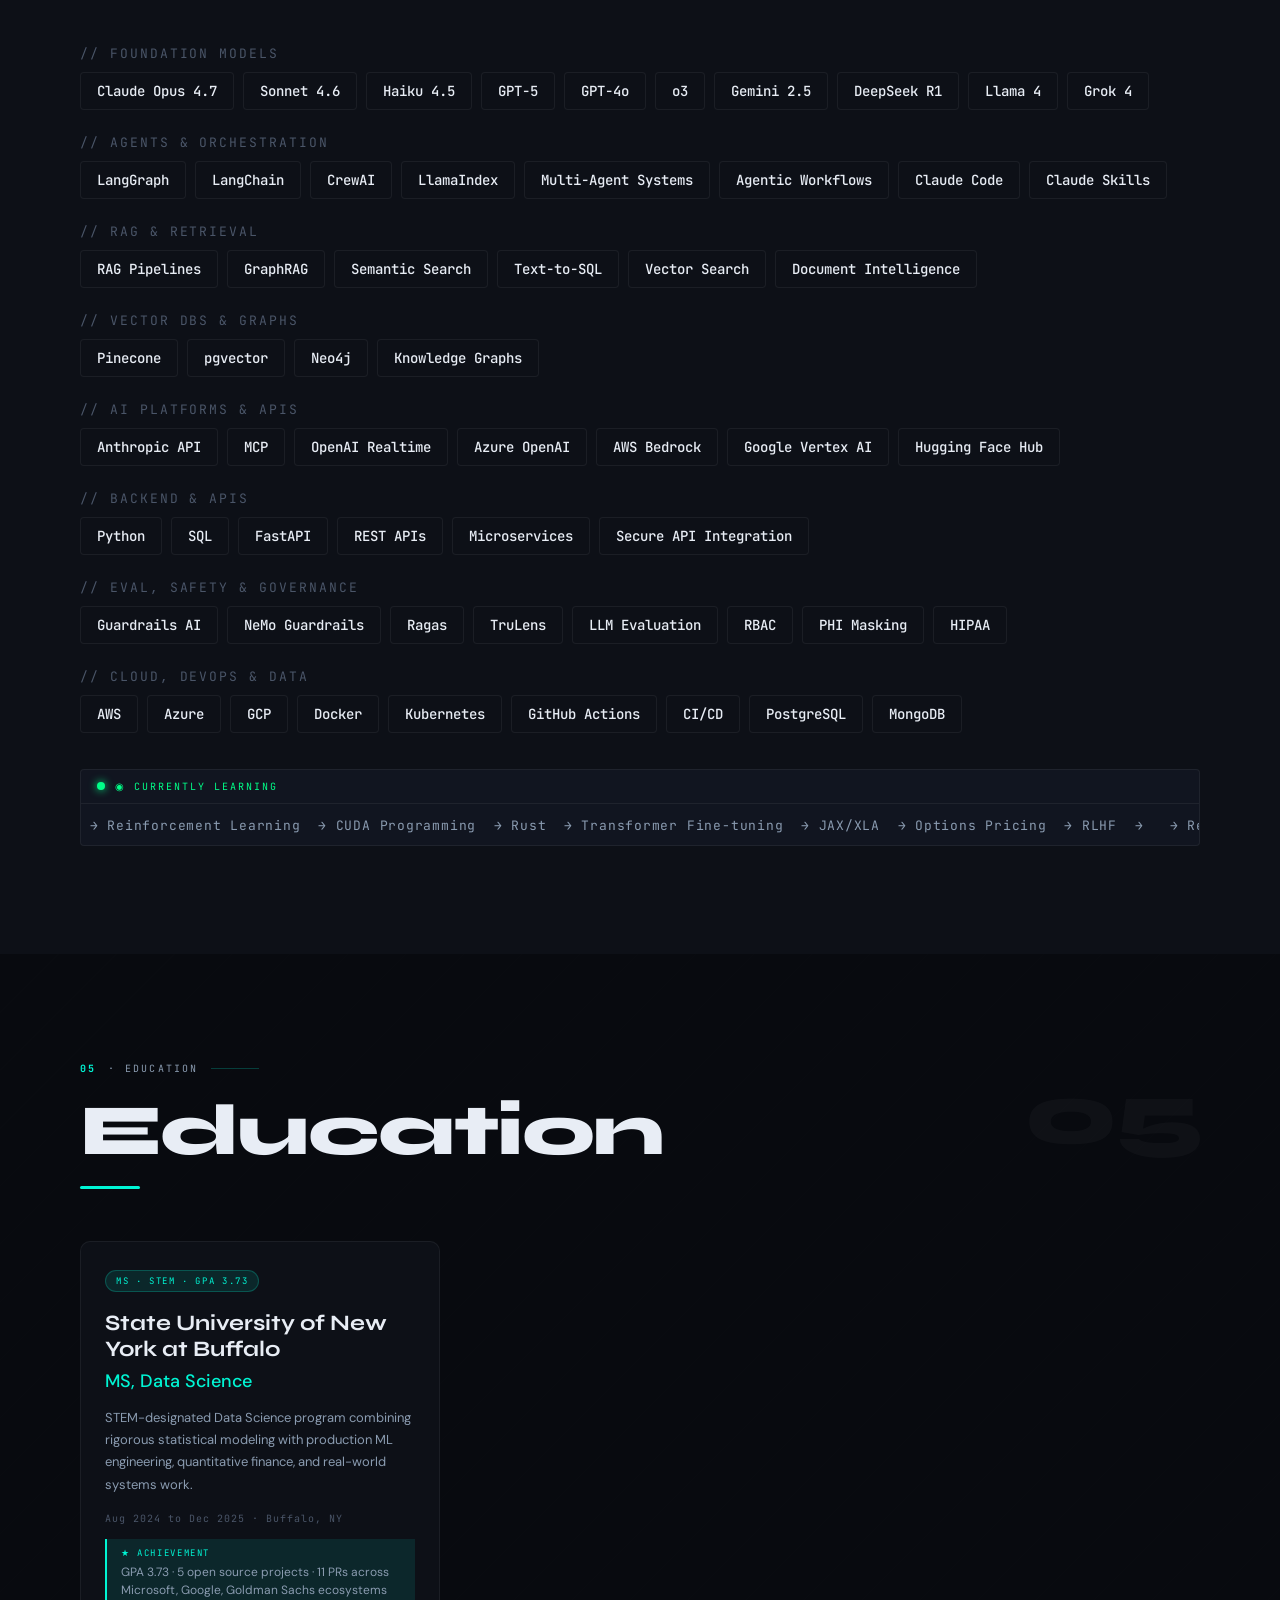
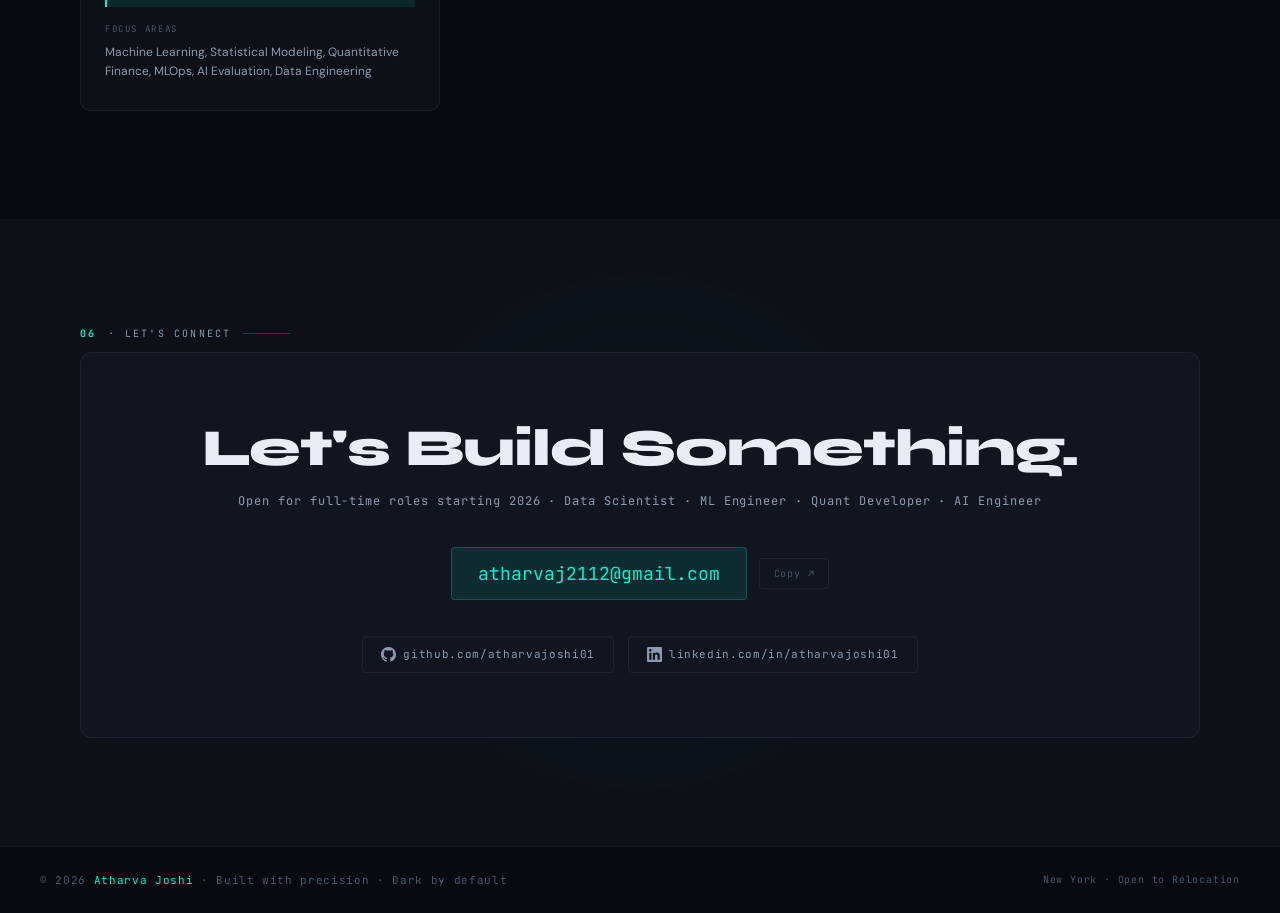
==== commit 5b9e3779: "Projects: curate to top 6 (add Eligible flagship + Talent-RAG code-style cards, drop StockSense)" ====
--- a/index.html
+++ b/index.html
@@ -586,6 +586,35 @@
   <div class="sec-underline"></div>
   <div class="bento">
     <div class="pc fade-up">
+      <div class="term-bar"><span class="tdot r"></span><span class="tdot a"></span><span class="tdot g"></span><span class="tbar-t">~/eligible · python3</span></div>
+      <div class="pb">
+        <div class="pnum">PROJECT_01 / 06 · FLAGSHIP</div>
+        <div class="pname"><span>elig</span>ible</div>
+        <div class="pdesc">Patient-to-trial matching on harmonized clinical data. Harmonizes multi-source EHR into the OMOP CDM (dbt), converts free-text trial eligibility into structured logic, and runs audited agentic matching (LangGraph + DeepSeek) with per-criterion evidence. PHI redaction, RBAC, a tamper-evident audit chain, FHIR output, and a Next.js review UI.</div>
+        <div class="metrics-row">
+          <div class="metric-item"><div class="metric-val">610</div><div class="metric-lbl">Structured Criteria</div></div>
+          <div class="metric-item"><div class="metric-val" style="color:var(--accent2)">25</div><div class="metric-lbl">Tests Passing</div></div>
+          <div class="metric-item"><div class="metric-val">SHA-256</div><div class="metric-lbl">Audit Chain</div></div>
+          <div class="metric-item"><div class="metric-val" style="color:#4ADE80">MIT</div><div class="metric-lbl">Open Source</div></div>
+        </div>
+        <div class="tags"><span class="tag">Python</span><span class="tag">FastAPI</span><span class="tag">LangGraph</span><span class="tag">Pinecone</span><span class="tag">dbt</span><span class="tag tag-a">OMOP/FHIR</span><span class="tag">Next.js</span></div>
+        <div class="plinks">
+          <a href="https://github.com/atharvajoshi01/eligible" target="_blank" class="plink"><svg viewBox="0 0 24 24" fill="currentColor"><path d="M12 0C5.37 0 0 5.37 0 12c0 5.31 3.435 9.795 8.205 11.385.6.105.825-.255.825-.57 0-.285-.015-1.23-.015-2.235-3.015.555-3.795-.735-4.035-1.41-.135-.345-.72-1.41-1.23-1.695-.42-.225-1.02-.78-.015-.795.945-.015 1.62.87 1.845 1.23 1.08 1.815 2.805 1.305 3.495.99.105-.78.42-1.305.765-1.605-2.67-.3-5.46-1.335-5.46-5.925 0-1.305.465-2.385 1.23-3.225-.12-.3-.54-1.53.12-3.18 0 0 1.005-.315 3.3 1.23.96-.27 1.98-.405 3-.405s2.04.135 3 .405c2.295-1.56 3.3-1.23 3.3-1.23.66 1.65.24 2.88.12 3.18.765.84 1.23 1.905 1.23 3.225 0 4.605-2.805 5.625-5.475 5.925.435.375.81 1.095.81 2.22 0 1.605-.015 2.895-.015 3.3 0 .315.225.69.825.57A12.02 12.02 0 0 0 24 12c0-6.63-5.37-12-12-12z"/></svg>GitHub</a>
+          <button class="rtog" onclick="toggleReadme(this)">Close README ↑</button>
+        </div>
+      </div>
+      <div class="readme open"><span style="color:#4ADE80"># eligible</span> <span style="color:var(--muted2)">patient-to-trial matching</span>
+
+<span style="color:var(--muted2)">$ make all</span>
+→ Harmonize Synthea + legacy CSV into OMOP CDM (dbt)
+→ 30 trials · 610 structured eligibility criteria
+→ Agentic match: phenotype → retrieve → adjudicate
+→ Verdict per criterion: eligible | ineligible | needs_review
+
+<span style="color:var(--muted2)">$ pytest -q</span>
+<span style="color:#4ADE80">✓ 25 passed · audit chain · PHI redaction · matching</span></div>
+    </div>
+    <div class="pc fade-up">
       <div class="term-bar"><span class="tdot r"></span><span class="tdot a"></span><span class="tdot g"></span><span class="tbar-t">~/finreg-ml · python3</span></div>
       <div class="preview">
         <img src="images/projects/finreg-ml.png" alt="finreg-ml HuggingFace demo" loading="lazy">
@@ -596,7 +625,7 @@
         </div>
       </div>
       <div class="pb">
-        <div class="pnum">PROJECT_01 / 05 · FLAGSHIP</div>
+        <div class="pnum">PROJECT_02 / 06 · PUBLISHED</div>
         <div class="pname"><span>finreg</span>-ml</div>
         <div class="pdesc">Regulation-aware ML pipeline for finance. GovernedModel, SHAP explainability, fairness audits, EU AI Act compliance, drift detection (KS+PSI), consolidated reports. Published on PyPI.</div>
         <div class="metrics-row">
@@ -625,42 +654,6 @@
 
 <span style="color:var(--muted2)">$ pytest tests/ -ra</span>
 <span style="color:#4ADE80">✓ 46 passed in 4.31s</span></div>
-    </div>
-
-    <div class="pc fade-up" data-d="1">
-      <div class="term-bar"><span class="tdot r"></span><span class="tdot a"></span><span class="tdot g"></span><span class="tbar-t">~/stocksense · typescript+python</span></div>
-      <div class="preview">
-        <img src="images/projects/stocksense.png" alt="StockSense dashboard preview" loading="lazy">
-        <div class="preview-tag">Live Dashboard</div>
-        <div class="preview-overlay">
-          <button class="preview-btn" onclick="openDemo('stocksense','https://stocksense-ajoshs-projects.vercel.app/')">▶ Try the demo</button>
-          <a class="preview-btn ghost" href="https://stocksense-ajoshs-projects.vercel.app/" target="_blank" rel="noopener">Open in new tab ↗</a>
-        </div>
-      </div>
-      <div class="pb">
-        <div class="pnum">PROJECT_02 / 05 · LIVE DEMO</div>
-        <div class="pname"><span>stock</span>sense</div>
-        <div class="pdesc">End-to-end demand forecasting and inventory health platform. HGBT + SARIMAX with walk-forward backtesting, Supabase Postgres backing realtime dashboard, PySpark feature parity. Next.js + Recharts UI deployed on Vercel.</div>
-        <div class="metrics-row">
-          <div class="metric-item"><div class="metric-val">22%</div><div class="metric-lbl">RMSE Lift</div></div>
-          <div class="metric-item"><div class="metric-val" style="color:var(--accent2)">31</div><div class="metric-lbl">Tests Passing</div></div>
-          <div class="metric-item"><div class="metric-val">12 × 2</div><div class="metric-lbl">SKU Panels</div></div>
-          <div class="metric-item"><div class="metric-val" style="color:#4ADE80">live</div><div class="metric-lbl">Realtime</div></div>
-        </div>
-        <div class="tags"><span class="tag">Python</span><span class="tag">PySpark</span><span class="tag">Next.js</span><span class="tag">Supabase</span><span class="tag tag-a">Vercel</span></div>
-        <div class="plinks">
-          <a href="https://github.com/atharvajoshi01/stocksense" target="_blank" class="plink"><svg viewBox="0 0 24 24" fill="currentColor"><path d="M12 0C5.37 0 0 5.37 0 12c0 5.31 3.435 9.795 8.205 11.385.6.105.825-.255.825-.57 0-.285-.015-1.23-.015-2.235-3.015.555-3.795-.735-4.035-1.41-.135-.345-.72-1.41-1.23-1.695-.42-.225-1.02-.78-.015-.795.945-.015 1.62.87 1.845 1.23 1.08 1.815 2.805 1.305 3.495.99.105-.78.42-1.305.765-1.605-2.67-.3-5.46-1.335-5.46-5.925 0-1.305.465-2.385 1.23-3.225-.12-.3-.54-1.53.12-3.18 0 0 1.005-.315 3.3 1.23.96-.27 1.98-.405 3-.405s2.04.135 3 .405c2.295-1.56 3.3-1.23 3.3-1.23.66 1.65.24 2.88.12 3.18.765.84 1.23 1.905 1.23 3.225 0 4.605-2.805 5.625-5.475 5.925.435.375.81 1.095.81 2.22 0 1.605-.015 2.895-.015 3.3 0 .315.225.69.825.57A12.02 12.02 0 0 0 24 12c0-6.63-5.37-12-12-12z"/></svg>GitHub</a>
-          <a href="https://stocksense-ajoshs-projects.vercel.app" target="_blank" class="plink">Live Demo ↗</a>
-          <button class="rtog" onclick="toggleReadme(this)">View README ↓</button>
-        </div>
-      </div>
-      <div class="readme"><span style="color:#4ADE80"># stocksense</span> <span style="color:var(--muted2)">v0.1.0</span>
-
-<span style="color:var(--muted2)">$ python -m stocksense.run</span>
-→ Walk-forward CV across 24 panels · 3 folds · 14d horizon
-→ HGBT MAPE 21.9% vs Seasonal Naive 27.4%
-→ Selected HGBT on every panel · bias near zero
-<span style="color:#4ADE80">✓ 31 tests · Pandas/PySpark parity verified</span></div>
     </div>
 
     <div class="pc fade-up" data-d="2">
@@ -674,7 +667,7 @@
         </div>
       </div>
       <div class="pb">
-        <div class="pnum">PROJECT_03 / 05 · LIVE DEMO</div>
+        <div class="pnum">PROJECT_03 / 06 · LIVE DEMO</div>
         <div class="pname"><span>clar</span>ify</div>
         <div class="pdesc">Production LLM agent that turns a free-text brief into a validated BA artifact pack. Multi-step reasoning with a self-correcting clarification loop, typed IDs, RACI matrix, traceability. Llama 3.3 70B fallback chain via OpenRouter.</div>
         <div class="pbadges"><span class="bdg bc">LLM Agent</span><span class="bdg bg">Tool Calling</span></div>
@@ -694,6 +687,34 @@
 <span style="color:#4ADE80">✓ First-draft turnaround: ~6 hours → under 5 minutes</span></div>
     </div>
 
+    <div class="pc fade-up">
+      <div class="term-bar"><span class="tdot r"></span><span class="tdot a"></span><span class="tdot g"></span><span class="tbar-t">~/talent-rag · python3</span></div>
+      <div class="pb">
+        <div class="pnum">PROJECT_04 / 06</div>
+        <div class="pname"><span>talent</span>-rag</div>
+        <div class="pdesc">Production-grade RAG system for talent intelligence. Hybrid retrieval (dense plus sparse), cross-encoder reranking, and ensemble generation over a FAISS index, served through FastAPI with a Streamlit console.</div>
+        <div class="metrics-row">
+          <div class="metric-item"><div class="metric-val">Hybrid</div><div class="metric-lbl">Retrieval</div></div>
+          <div class="metric-item"><div class="metric-val" style="color:var(--accent2)">Cross-Enc</div><div class="metric-lbl">Reranking</div></div>
+          <div class="metric-item"><div class="metric-val">FAISS</div><div class="metric-lbl">Vector Store</div></div>
+          <div class="metric-item"><div class="metric-val" style="color:#4ADE80">MIT</div><div class="metric-lbl">Open Source</div></div>
+        </div>
+        <div class="tags"><span class="tag">Python</span><span class="tag">FastAPI</span><span class="tag">FAISS</span><span class="tag">Cross-Encoder</span><span class="tag">Streamlit</span><span class="tag tag-a">RAG</span></div>
+        <div class="plinks">
+          <a href="https://github.com/atharvajoshi01/talent-rag" target="_blank" class="plink"><svg viewBox="0 0 24 24" fill="currentColor"><path d="M12 0C5.37 0 0 5.37 0 12c0 5.31 3.435 9.795 8.205 11.385.6.105.825-.255.825-.57 0-.285-.015-1.23-.015-2.235-3.015.555-3.795-.735-4.035-1.41-.135-.345-.72-1.41-1.23-1.695-.42-.225-1.02-.78-.015-.795.945-.015 1.62.87 1.845 1.23 1.08 1.815 2.805 1.305 3.495.99.105-.78.42-1.305.765-1.605-2.67-.3-5.46-1.335-5.46-5.925 0-1.305.465-2.385 1.23-3.225-.12-.3-.54-1.53.12-3.18 0 0 1.005-.315 3.3 1.23.96-.27 1.98-.405 3-.405s2.04.135 3 .405c2.295-1.56 3.3-1.23 3.3-1.23.66 1.65.24 2.88.12 3.18.765.84 1.23 1.905 1.23 3.225 0 4.605-2.805 5.625-5.475 5.925.435.375.81 1.095.81 2.22 0 1.605-.015 2.895-.015 3.3 0 .315.225.69.825.57A12.02 12.02 0 0 0 24 12c0-6.63-5.37-12-12-12z"/></svg>GitHub</a>
+          <button class="rtog" onclick="toggleReadme(this)">Close README ↑</button>
+        </div>
+      </div>
+      <div class="readme open"><span style="color:#4ADE80"># talent-rag</span> <span style="color:var(--muted2)">talent intelligence RAG</span>
+
+<span style="color:var(--muted2)">$ python -m talent_rag.query "senior ML engineer"</span>
+→ Hybrid retrieval: dense (FAISS) + sparse (BM25)
+→ Cross-encoder rerank → top-k candidates
+→ Ensemble generation → grounded, cited answer
+
+<span style="color:var(--muted2)">$ uvicorn app:api  ·  streamlit run ui.py</span>
+<span style="color:#4ADE80">✓ FastAPI service + Streamlit console</span></div>
+    </div>
     <div class="pc fade-up" data-d="3">
       <div class="term-bar"><span class="tdot r"></span><span class="tdot a"></span><span class="tdot g"></span><span class="tbar-t">~/agenteval · python3</span></div>
       <div class="preview">
@@ -701,7 +722,7 @@
         <div class="preview-tag static">CLI Framework</div>
       </div>
       <div class="pb">
-        <div class="pnum">PROJECT_04 / 05</div>
+        <div class="pnum">PROJECT_05 / 06</div>
         <div class="pname"><span>agent</span>eval</div>
         <div class="pdesc">AI agent evaluation framework with AgentRunner, LLM-as-judge scoring (OpenAI + Anthropic), CLI, safety checks for PII & prompt injection, multi-format export.</div>
         <div class="pbadges"><span class="bdg bc">LLM-as-judge</span><span class="bdg bg">Safety Checks</span></div>
@@ -728,7 +749,7 @@
         <div class="preview-tag static">Backtest Engine</div>
       </div>
       <div class="pb">
-        <div class="pnum">PROJECT_05 / 05</div>
+        <div class="pnum">PROJECT_06 / 06</div>
         <div class="pname"><span>crypto</span>-stat-arb</div>
         <div class="pdesc">Statistical arbitrage engine. Engle-Granger cointegration, Johansen basket trading, Kalman filter hedge ratios, walk-forward backtesting, regime detection, paper trading via Kraken API.</div>
         <div class="pbadges"><span class="bdg ba">Kraken API</span><span class="bdg bc">Kalman Filter</span></div>
